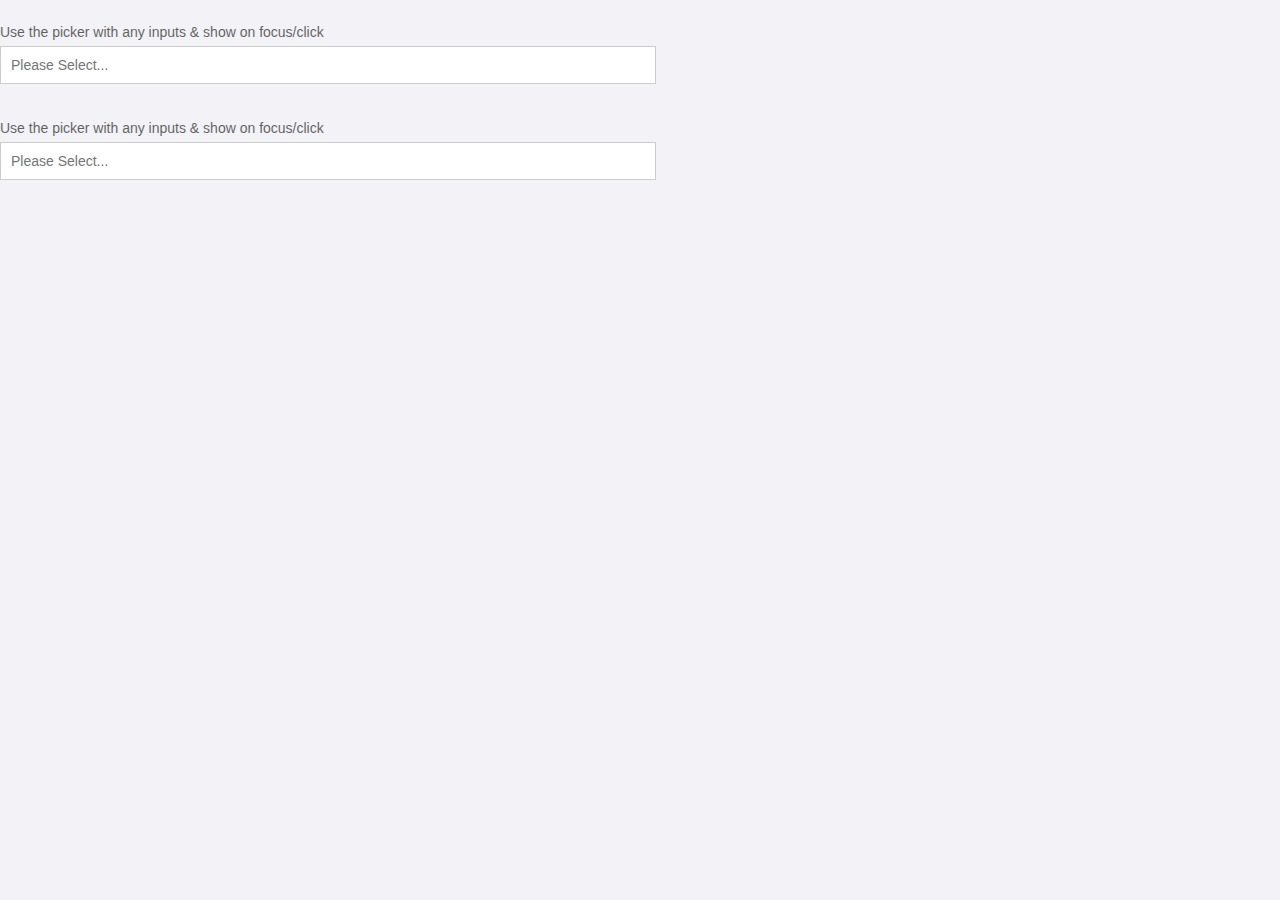
==== index.html @ 2d1874ef "p" ====
<!DOCTYPE html>
<html>
<head>
    <meta charset="utf-8">
    <meta name="viewport" content="width=device-width, initial-scale=1, maximum-scale=1, user-scalable=0">

    <script>
        // Ignore this in your implementation
        window.isMbscDemo = true;
    </script>

    <title>Mobile & Desktop usage</title>

    <!-- Mobiscroll JS and CSS Includes -->
    <link rel="stylesheet" href="css/mobiscroll.javascript.min.css">
    <script src="js/mobiscroll.javascript.min.js"></script>

    <style type="text/css">
    body {
        margin: 0;
        padding: 0;
    }

    body,
    html {
        height: 100%;
    }

    .md-mobile-picker-header {
        font-size: 14px;
    }
    
    input.md-mobile-picker-input {
        color: initial;
        width: 50%;
        padding: 10px;
        margin: 6px 0 12px 0;
        border: 1px solid #ccc;
        border-radius: 0;
        font-family: arial, verdana, sans-serif;
        font-size: 14px;
        box-sizing: border-box;
        -webkit-appearance: none;
    }
    
    .md-mobile-picker-button.mbsc-button {
        font-size: 13px;
        padding: 0 15px;
        line-height: 36px;
        float: right;
        margin: 6px 0;
        width: 100%;
    }
    
    .mbsc-col-no-padding {
        padding-left: 0;
    }
    
    .md-mobile-picker-box-label.mbsc-textfield-wrapper-box,
    .md-mobile-picker-box-label .mbsc-textfield-wrapper-box,
    .md-mobile-picker-inline {
        margin: 6px 0 12px 0;
    }
    </style>

</head>
<body>

<div mbsc-page class="demo-mobile-desktop-usage">
    <div style="height:100%">
       
            <div class="mbsc-form-group">
                <div class="mbsc-row">
                    <div class="mbsc-col-12">
                        <div class="mbsc-txt-muted md-mobile-picker-header">Use the picker with any inputs & show on focus/click</div>
                        <input id="demo-mobile-picker-input" class="md-mobile-picker-input" placeholder="Please Select..." />
                    </div>
                </div>
            </div>

            <div class="mbsc-form-group">
                <div class="mbsc-row">
                    <div class="mbsc-col-12">
                        <div class="mbsc-txt-muted md-mobile-picker-header">Use the picker with any inputs & show on focus/click</div>
                        <input id="demo-mobile-picker-input" class="md-mobile-picker-input" placeholder="Please Select..." />
                    </div>
                </div>
            </div>

        
        <!-- muestra de datapiker cualquier pantalla 
        <div class="mbsc-txt-muted md-mobile-picker-header">Use the picker inline in any page
        </div>
        <div class="md-mobile-picker-inline">
            <div id="demo-mobile-picker-inline">
            </div>
        </div>
        <!- datapiker con boton de mostrar >
            <div class="mbsc-form-group">
                <div class="mbsc-row">
                    <div class="mbsc-col-12 mbsc-txt-muted md-mobile-picker-header">Disable     <code>onClick/onFocus</code> and only show on button
                    </div>
                    <div class="mbsc-col-8">
                        <input id="demo-mobile-picker-button" class="md-mobile-picker-input" />
                    </div>
                    <div class="mbsc-col-4">
                        <button mbsc-button data-variant="outline" data-color="primary" id="show-mobile-date-picker" class="md-mobile-picker-button">Show picker</button>
                    </div>
                </div>
            </div>

        -->
    </div>
</div>

<script>

    mobiscroll.setOptions({
        locale: mobiscroll.localeEs,  // Specify language like: locale: mobiscroll.localePl or omit setting to use default
        theme: 'ios',                 // Specify theme like: theme: 'ios' or omit setting to use default
        themeVariant: 'light'         // More info about themeVariant: https://docs.mobiscroll.com/5-15-2/javascript/datetime#opt-themeVariant
    });
    
    mobiscroll.datepicker('#demo-mobile-picker-input', {
        controls: ['date']
    });
    
    var instance = mobiscroll.datepicker('#demo-mobile-picker-button', {
        controls: ['date'],
        showOnClick: false,           // More info about showOnClick: https://docs.mobiscroll.com/5-15-2/javascript/datetime#opt-showOnClick
        showOnFocus: false,           // More info about showOnFocus: https://docs.mobiscroll.com/5-15-2/javascript/datetime#opt-showOnFocus
    });
    
    instance.setVal(new Date(), true);
    
    mobiscroll.datepicker('#demo-mobile-picker-mobiscroll', {
        controls: ['date']
    });
    
    mobiscroll.datepicker('#demo-mobile-picker-inline', {
        controls: ['date'],
        display: 'inline'             // Specify display mode like: display: 'bottom' or omit setting to use default
    });
    
    document
        .getElementById('show-mobile-date-picker')
        .addEventListener('click', function () {
            instance.open();
            return false;
        });
</script>

</body>
</html>
---- css/mobiscroll.javascript.min.css ----
.mbsc-grid,.mbsc-grid-fixed,.mbsc-grid-unresp{width:100%;padding-right:1em;padding-left:1em;margin-right:auto;margin-left:auto}.mbsc-grid,.mbsc-grid *,.mbsc-grid-fixed,.mbsc-grid-fixed *,.mbsc-grid-unresp,.mbsc-grid-unresp *{-moz-box-sizing:border-box;box-sizing:border-box}.mbsc-form-grid{margin-top:.75em;margin-bottom:.75em}.mbsc-form-grid .mbsc-col,.mbsc-form-grid [class*=mbsc-col-],.mbsc-no-padding .mbsc-col,.mbsc-no-padding [class*=mbsc-col-]{padding-right:0;padding-left:0}.mbsc-row{display:-moz-box;display:flex;flex-wrap:wrap;margin-right:-1em;margin-left:-1em}.mbsc-col{flex-basis:0;-moz-box-flex:1;flex-grow:1;max-width:100%}.mbsc-col,.mbsc-col-1,.mbsc-col-2,.mbsc-col-3,.mbsc-col-4,.mbsc-col-5,.mbsc-col-6,.mbsc-col-7,.mbsc-col-8,.mbsc-col-9,.mbsc-col-10,.mbsc-col-11,.mbsc-col-12,.mbsc-col-auto,.mbsc-col-lg,.mbsc-col-lg-1,.mbsc-col-lg-2,.mbsc-col-lg-3,.mbsc-col-lg-4,.mbsc-col-lg-5,.mbsc-col-lg-6,.mbsc-col-lg-7,.mbsc-col-lg-8,.mbsc-col-lg-9,.mbsc-col-lg-10,.mbsc-col-lg-11,.mbsc-col-lg-12,.mbsc-col-lg-auto,.mbsc-col-md,.mbsc-col-md-1,.mbsc-col-md-2,.mbsc-col-md-3,.mbsc-col-md-4,.mbsc-col-md-5,.mbsc-col-md-6,.mbsc-col-md-7,.mbsc-col-md-8,.mbsc-col-md-9,.mbsc-col-md-10,.mbsc-col-md-11,.mbsc-col-md-12,.mbsc-col-md-auto,.mbsc-col-sm,.mbsc-col-sm-1,.mbsc-col-sm-2,.mbsc-col-sm-3,.mbsc-col-sm-4,.mbsc-col-sm-5,.mbsc-col-sm-6,.mbsc-col-sm-7,.mbsc-col-sm-8,.mbsc-col-sm-9,.mbsc-col-sm-10,.mbsc-col-sm-11,.mbsc-col-sm-12,.mbsc-col-sm-auto,.mbsc-col-xl,.mbsc-col-xl-1,.mbsc-col-xl-2,.mbsc-col-xl-3,.mbsc-col-xl-4,.mbsc-col-xl-5,.mbsc-col-xl-6,.mbsc-col-xl-7,.mbsc-col-xl-8,.mbsc-col-xl-9,.mbsc-col-xl-10,.mbsc-col-xl-11,.mbsc-col-xl-12,.mbsc-col-xl-auto{position:relative;width:100%;min-height:1px;padding-right:1em;padding-left:1em}.mbsc-col-1{-moz-box-flex:0;flex:0 0 8.333333%;max-width:8.333333%}.mbsc-col-2{-moz-box-flex:0;flex:0 0 16.666667%;max-width:16.666667%}.mbsc-col-3{-moz-box-flex:0;flex:0 0 25%;max-width:25%}.mbsc-col-4{-moz-box-flex:0;flex:0 0 33.333333%;max-width:33.333333%}.mbsc-col-5{-moz-box-flex:0;flex:0 0 41.666667%;max-width:41.666667%}.mbsc-col-6{-moz-box-flex:0;flex:0 0 50%;max-width:50%}.mbsc-col-7{-moz-box-flex:0;flex:0 0 58.333333%;max-width:58.333333%}.mbsc-col-8{-moz-box-flex:0;flex:0 0 66.666667%;max-width:66.666667%}.mbsc-col-9{-moz-box-flex:0;flex:0 0 75%;max-width:75%}.mbsc-col-10{-moz-box-flex:0;flex:0 0 83.333333%;max-width:83.333333%}.mbsc-col-11{-moz-box-flex:0;flex:0 0 91.666667%;max-width:91.666667%}.mbsc-col-12{-moz-box-flex:0;flex:0 0 100%;max-width:100%}.mbsc-col-auto{-moz-box-flex:0;flex:0 0 auto;width:auto;max-width:none}.mbsc-offset-1{margin-left:8.333333%}.mbsc-offset-2{margin-left:16.666667%}.mbsc-offset-3{margin-left:25%}.mbsc-offset-4{margin-left:33.333333%}.mbsc-offset-5{margin-left:41.666667%}.mbsc-offset-6{margin-left:50%}.mbsc-offset-7{margin-left:58.333333%}.mbsc-offset-8{margin-left:66.666667%}.mbsc-offset-9{margin-left:75%}.mbsc-offset-10{margin-left:83.333333%}.mbsc-offset-11{margin-left:91.666667%}@media (min-width:576px){.mbsc-grid.mbsc-grid-fixed{max-width:540px}.mbsc-grid .mbsc-col-sm{flex-basis:0;-moz-box-flex:1;flex-grow:1;max-width:100%}.mbsc-grid .mbsc-col-sm-auto{-moz-box-flex:0;flex:0 0 auto;width:auto;max-width:none}.mbsc-grid .mbsc-col-sm-1{-moz-box-flex:0;flex:0 0 8.333333%;max-width:8.333333%}.mbsc-grid .mbsc-col-sm-2{-moz-box-flex:0;flex:0 0 16.666667%;max-width:16.666667%}.mbsc-grid .mbsc-col-sm-3{-moz-box-flex:0;flex:0 0 25%;max-width:25%}.mbsc-grid .mbsc-col-sm-4{-moz-box-flex:0;flex:0 0 33.333333%;max-width:33.333333%}.mbsc-grid .mbsc-col-sm-5{-moz-box-flex:0;flex:0 0 41.666667%;max-width:41.666667%}.mbsc-grid .mbsc-col-sm-6{-moz-box-flex:0;flex:0 0 50%;max-width:50%}.mbsc-grid .mbsc-col-sm-7{-moz-box-flex:0;flex:0 0 58.333333%;max-width:58.333333%}.mbsc-grid .mbsc-col-sm-8{-moz-box-flex:0;flex:0 0 66.666667%;max-width:66.666667%}.mbsc-grid .mbsc-col-sm-9{-moz-box-flex:0;flex:0 0 75%;max-width:75%}.mbsc-grid .mbsc-col-sm-10{-moz-box-flex:0;flex:0 0 83.333333%;max-width:83.333333%}.mbsc-grid .mbsc-col-sm-11{-moz-box-flex:0;flex:0 0 91.666667%;max-width:91.666667%}.mbsc-grid .mbsc-col-sm-12{-moz-box-flex:0;flex:0 0 100%;max-width:100%}.mbsc-grid .mbsc-offset-sm-0{margin-left:0}.mbsc-grid .mbsc-offset-sm-1{margin-left:8.333333%}.mbsc-grid .mbsc-offset-sm-2{margin-left:16.666667%}.mbsc-grid .mbsc-offset-sm-3{margin-left:25%}.mbsc-grid .mbsc-offset-sm-4{margin-left:33.333333%}.mbsc-grid .mbsc-offset-sm-5{margin-left:41.666667%}.mbsc-grid .mbsc-offset-sm-6{margin-left:50%}.mbsc-grid .mbsc-offset-sm-7{margin-left:58.333333%}.mbsc-grid .mbsc-offset-sm-8{margin-left:66.666667%}.mbsc-grid .mbsc-offset-sm-9{margin-left:75%}.mbsc-grid .mbsc-offset-sm-10{margin-left:83.333333%}.mbsc-grid .mbsc-offset-sm-11{margin-left:91.666667%}.mbsc-grid .mbsc-push-sm-0{left:auto}.mbsc-grid .mbsc-push-sm-1{left:8.33333333%}.mbsc-grid .mbsc-push-sm-2{left:16.66666667%}.mbsc-grid .mbsc-push-sm-3{left:25%}.mbsc-grid .mbsc-push-sm-4{left:33.33333333%}.mbsc-grid .mbsc-push-sm-5{left:41.66666667%}.mbsc-grid .mbsc-push-sm-6{left:50%}.mbsc-grid .mbsc-push-sm-7{left:58.33333333%}.mbsc-grid .mbsc-push-sm-8{left:66.66666667%}.mbsc-grid .mbsc-push-sm-9{left:75%}.mbsc-grid .mbsc-push-sm-10{left:83.33333333%}.mbsc-grid .mbsc-push-sm-11{left:91.66666667%}.mbsc-grid .mbsc-push-sm-12{left:100%}.mbsc-grid .mbsc-pull-sm-0{right:auto}.mbsc-grid .mbsc-pull-sm-1{right:8.33333333%}.mbsc-grid .mbsc-pull-sm-2{right:16.66666667%}.mbsc-grid .mbsc-pull-sm-3{right:25%}.mbsc-grid .mbsc-pull-sm-4{right:33.33333333%}.mbsc-grid .mbsc-pull-sm-5{right:41.66666667%}.mbsc-grid .mbsc-pull-sm-6{right:50%}.mbsc-grid .mbsc-pull-sm-7{right:58.33333333%}.mbsc-grid .mbsc-pull-sm-8{right:66.66666667%}.mbsc-grid .mbsc-pull-sm-9{right:75%}.mbsc-grid .mbsc-pull-sm-10{right:83.33333333%}.mbsc-grid .mbsc-pull-sm-11{right:91.66666667%}.mbsc-grid .mbsc-pull-sm-12{right:100%}}@media (min-width:768px){.mbsc-grid.mbsc-grid-fixed{max-width:720px}.mbsc-grid .mbsc-col-md{flex-basis:0;-moz-box-flex:1;flex-grow:1;max-width:100%}.mbsc-grid .mbsc-col-md-auto{-moz-box-flex:0;flex:0 0 auto;width:auto;max-width:none}.mbsc-grid .mbsc-col-md-1{-moz-box-flex:0;flex:0 0 8.333333%;max-width:8.333333%}.mbsc-grid .mbsc-col-md-2{-moz-box-flex:0;flex:0 0 16.666667%;max-width:16.666667%}.mbsc-grid .mbsc-col-md-3{-moz-box-flex:0;flex:0 0 25%;max-width:25%}.mbsc-grid .mbsc-col-md-4{-moz-box-flex:0;flex:0 0 33.333333%;max-width:33.333333%}.mbsc-grid .mbsc-col-md-5{-moz-box-flex:0;flex:0 0 41.666667%;max-width:41.666667%}.mbsc-grid .mbsc-col-md-6{-moz-box-flex:0;flex:0 0 50%;max-width:50%}.mbsc-grid .mbsc-col-md-7{-moz-box-flex:0;flex:0 0 58.333333%;max-width:58.333333%}.mbsc-grid .mbsc-col-md-8{-moz-box-flex:0;flex:0 0 66.666667%;max-width:66.666667%}.mbsc-grid .mbsc-col-md-9{-moz-box-flex:0;flex:0 0 75%;max-width:75%}.mbsc-grid .mbsc-col-md-10{-moz-box-flex:0;flex:0 0 83.333333%;max-width:83.333333%}.mbsc-grid .mbsc-col-md-11{-moz-box-flex:0;flex:0 0 91.666667%;max-width:91.666667%}.mbsc-grid .mbsc-col-md-12{-moz-box-flex:0;flex:0 0 100%;max-width:100%}.mbsc-grid .mbsc-offset-md-0{margin-left:0}.mbsc-grid .mbsc-offset-md-1{margin-left:8.333333%}.mbsc-grid .mbsc-offset-md-2{margin-left:16.666667%}.mbsc-grid .mbsc-offset-md-3{margin-left:25%}.mbsc-grid .mbsc-offset-md-4{margin-left:33.333333%}.mbsc-grid .mbsc-offset-md-5{margin-left:41.666667%}.mbsc-grid .mbsc-offset-md-6{margin-left:50%}.mbsc-grid .mbsc-offset-md-7{margin-left:58.333333%}.mbsc-grid .mbsc-offset-md-8{margin-left:66.666667%}.mbsc-grid .mbsc-offset-md-9{margin-left:75%}.mbsc-grid .mbsc-offset-md-10{margin-left:83.333333%}.mbsc-grid .mbsc-offset-md-11{margin-left:91.666667%}.mbsc-grid .mbsc-push-md-0{left:auto}.mbsc-grid .mbsc-push-md-1{left:8.33333333%}.mbsc-grid .mbsc-push-md-2{left:16.66666667%}.mbsc-grid .mbsc-push-md-3{left:25%}.mbsc-grid .mbsc-push-md-4{left:33.33333333%}.mbsc-grid .mbsc-push-md-5{left:41.66666667%}.mbsc-grid .mbsc-push-md-6{left:50%}.mbsc-grid .mbsc-push-md-7{left:58.33333333%}.mbsc-grid .mbsc-push-md-8{left:66.66666667%}.mbsc-grid .mbsc-push-md-9{left:75%}.mbsc-grid .mbsc-push-md-10{left:83.33333333%}.mbsc-grid .mbsc-push-md-11{left:91.66666667%}.mbsc-grid .mbsc-push-md-12{left:100%}.mbsc-grid .mbsc-pull-md-0{right:auto}.mbsc-grid .mbsc-pull-md-1{right:8.33333333%}.mbsc-grid .mbsc-pull-md-2{right:16.66666667%}.mbsc-grid .mbsc-pull-md-3{right:25%}.mbsc-grid .mbsc-pull-md-4{right:33.33333333%}.mbsc-grid .mbsc-pull-md-5{right:41.66666667%}.mbsc-grid .mbsc-pull-md-6{right:50%}.mbsc-grid .mbsc-pull-md-7{right:58.33333333%}.mbsc-grid .mbsc-pull-md-8{right:66.66666667%}.mbsc-grid .mbsc-pull-md-9{right:75%}.mbsc-grid .mbsc-pull-md-10{right:83.33333333%}.mbsc-grid .mbsc-pull-md-11{right:91.66666667%}.mbsc-grid .mbsc-pull-md-12{right:100%}}@media (min-width:992px){.mbsc-grid.mbsc-grid-fixed{max-width:960px}.mbsc-grid .mbsc-col-lg{flex-basis:0;-moz-box-flex:1;flex-grow:1;max-width:100%}.mbsc-grid .mbsc-col-lg-auto{-moz-box-flex:0;flex:0 0 auto;width:auto;max-width:none}.mbsc-grid .mbsc-col-lg-1{-moz-box-flex:0;flex:0 0 8.333333%;max-width:8.333333%}.mbsc-grid .mbsc-col-lg-2{-moz-box-flex:0;flex:0 0 16.666667%;max-width:16.666667%}.mbsc-grid .mbsc-col-lg-3{-moz-box-flex:0;flex:0 0 25%;max-width:25%}.mbsc-grid .mbsc-col-lg-4{-moz-box-flex:0;flex:0 0 33.333333%;max-width:33.333333%}.mbsc-grid .mbsc-col-lg-5{-moz-box-flex:0;flex:0 0 41.666667%;max-width:41.666667%}.mbsc-grid .mbsc-col-lg-6{-moz-box-flex:0;flex:0 0 50%;max-width:50%}.mbsc-grid .mbsc-col-lg-7{-moz-box-flex:0;flex:0 0 58.333333%;max-width:58.333333%}.mbsc-grid .mbsc-col-lg-8{-moz-box-flex:0;flex:0 0 66.666667%;max-width:66.666667%}.mbsc-grid .mbsc-col-lg-9{-moz-box-flex:0;flex:0 0 75%;max-width:75%}.mbsc-grid .mbsc-col-lg-10{-moz-box-flex:0;flex:0 0 83.333333%;max-width:83.333333%}.mbsc-grid .mbsc-col-lg-11{-moz-box-flex:0;flex:0 0 91.666667%;max-width:91.666667%}.mbsc-grid .mbsc-col-lg-12{-moz-box-flex:0;flex:0 0 100%;max-width:100%}.mbsc-grid .mbsc-offset-lg-0{margin-left:0}.mbsc-grid .mbsc-offset-lg-1{margin-left:8.333333%}.mbsc-grid .mbsc-offset-lg-2{margin-left:16.666667%}.mbsc-grid .mbsc-offset-lg-3{margin-left:25%}.mbsc-grid .mbsc-offset-lg-4{margin-left:33.333333%}.mbsc-grid .mbsc-offset-lg-5{margin-left:41.666667%}.mbsc-grid .mbsc-offset-lg-6{margin-left:50%}.mbsc-grid .mbsc-offset-lg-7{margin-left:58.333333%}.mbsc-grid .mbsc-offset-lg-8{margin-left:66.666667%}.mbsc-grid .mbsc-offset-lg-9{margin-left:75%}.mbsc-grid .mbsc-offset-lg-10{margin-left:83.333333%}.mbsc-grid .mbsc-offset-lg-11{margin-left:91.666667%}.mbsc-grid .mbsc-push-lg-0{left:auto}.mbsc-grid .mbsc-push-lg-1{left:8.33333333%}.mbsc-grid .mbsc-push-lg-2{left:16.66666667%}.mbsc-grid .mbsc-push-lg-3{left:25%}.mbsc-grid .mbsc-push-lg-4{left:33.33333333%}.mbsc-grid .mbsc-push-lg-5{left:41.66666667%}.mbsc-grid .mbsc-push-lg-6{left:50%}.mbsc-grid .mbsc-push-lg-7{left:58.33333333%}.mbsc-grid .mbsc-push-lg-8{left:66.66666667%}.mbsc-grid .mbsc-push-lg-9{left:75%}.mbsc-grid .mbsc-push-lg-10{left:83.33333333%}.mbsc-grid .mbsc-push-lg-11{left:91.66666667%}.mbsc-grid .mbsc-push-lg-12{left:100%}.mbsc-grid .mbsc-pull-lg-0{right:auto}.mbsc-grid .mbsc-pull-lg-1{right:8.33333333%}.mbsc-grid .mbsc-pull-lg-2{right:16.66666667%}.mbsc-grid .mbsc-pull-lg-3{right:25%}.mbsc-grid .mbsc-pull-lg-4{right:33.33333333%}.mbsc-grid .mbsc-pull-lg-5{right:41.66666667%}.mbsc-grid .mbsc-pull-lg-6{right:50%}.mbsc-grid .mbsc-pull-lg-7{right:58.33333333%}.mbsc-grid .mbsc-pull-lg-8{right:66.66666667%}.mbsc-grid .mbsc-pull-lg-9{right:75%}.mbsc-grid .mbsc-pull-lg-10{right:83.33333333%}.mbsc-grid .mbsc-pull-lg-11{right:91.66666667%}.mbsc-grid .mbsc-pull-lg-12{right:100%}}@media (min-width:1200px){.mbsc-grid.mbsc-grid-fixed{max-width:1140px}.mbsc-grid .mbsc-col-xl{flex-basis:0;-moz-box-flex:1;flex-grow:1;max-width:100%}.mbsc-grid .mbsc-col-xl-auto{-moz-box-flex:0;flex:0 0 auto;width:auto;max-width:none}.mbsc-grid .mbsc-col-xl-1{-moz-box-flex:0;flex:0 0 8.333333%;max-width:8.333333%}.mbsc-grid .mbsc-col-xl-2{-moz-box-flex:0;flex:0 0 16.666667%;max-width:16.666667%}.mbsc-grid .mbsc-col-xl-3{-moz-box-flex:0;flex:0 0 25%;max-width:25%}.mbsc-grid .mbsc-col-xl-4{-moz-box-flex:0;flex:0 0 33.333333%;max-width:33.333333%}.mbsc-grid .mbsc-col-xl-5{-moz-box-flex:0;flex:0 0 41.666667%;max-width:41.666667%}.mbsc-grid .mbsc-col-xl-6{-moz-box-flex:0;flex:0 0 50%;max-width:50%}.mbsc-grid .mbsc-col-xl-7{-moz-box-flex:0;flex:0 0 58.333333%;max-width:58.333333%}.mbsc-grid .mbsc-col-xl-8{-moz-box-flex:0;flex:0 0 66.666667%;max-width:66.666667%}.mbsc-grid .mbsc-col-xl-9{-moz-box-flex:0;flex:0 0 75%;max-width:75%}.mbsc-grid .mbsc-col-xl-10{-moz-box-flex:0;flex:0 0 83.333333%;max-width:83.333333%}.mbsc-grid .mbsc-col-xl-11{-moz-box-flex:0;flex:0 0 91.666667%;max-width:91.666667%}.mbsc-grid .mbsc-col-xl-12{-moz-box-flex:0;flex:0 0 100%;max-width:100%}.mbsc-grid .mbsc-offset-xl-0{margin-left:0}.mbsc-grid .mbsc-offset-xl-1{margin-left:8.333333%}.mbsc-grid .mbsc-offset-xl-2{margin-left:16.666667%}.mbsc-grid .mbsc-offset-xl-3{margin-left:25%}.mbsc-grid .mbsc-offset-xl-4{margin-left:33.333333%}.mbsc-grid .mbsc-offset-xl-5{margin-left:41.666667%}.mbsc-grid .mbsc-offset-xl-6{margin-left:50%}.mbsc-grid .mbsc-offset-xl-7{margin-left:58.333333%}.mbsc-grid .mbsc-offset-xl-8{margin-left:66.666667%}.mbsc-grid .mbsc-offset-xl-9{margin-left:75%}.mbsc-grid .mbsc-offset-xl-10{margin-left:83.333333%}.mbsc-grid .mbsc-offset-xl-11{margin-left:91.666667%}.mbsc-grid .mbsc-push-xl-0{left:auto}.mbsc-grid .mbsc-push-xl-1{left:8.33333333%}.mbsc-grid .mbsc-push-xl-2{left:16.66666667%}.mbsc-grid .mbsc-push-xl-3{left:25%}.mbsc-grid .mbsc-push-xl-4{left:33.33333333%}.mbsc-grid .mbsc-push-xl-5{left:41.66666667%}.mbsc-grid .mbsc-push-xl-6{left:50%}.mbsc-grid .mbsc-push-xl-7{left:58.33333333%}.mbsc-grid .mbsc-push-xl-8{left:66.66666667%}.mbsc-grid .mbsc-push-xl-9{left:75%}.mbsc-grid .mbsc-push-xl-10{left:83.33333333%}.mbsc-grid .mbsc-push-xl-11{left:91.66666667%}.mbsc-grid .mbsc-push-xl-12{left:100%}.mbsc-grid .mbsc-pull-xl-0{right:auto}.mbsc-grid .mbsc-pull-xl-1{right:8.33333333%}.mbsc-grid .mbsc-pull-xl-2{right:16.66666667%}.mbsc-grid .mbsc-pull-xl-3{right:25%}.mbsc-grid .mbsc-pull-xl-4{right:33.33333333%}.mbsc-grid .mbsc-pull-xl-5{right:41.66666667%}.mbsc-grid .mbsc-pull-xl-6{right:50%}.mbsc-grid .mbsc-pull-xl-7{right:58.33333333%}.mbsc-grid .mbsc-pull-xl-8{right:66.66666667%}.mbsc-grid .mbsc-pull-xl-9{right:75%}.mbsc-grid .mbsc-pull-xl-10{right:83.33333333%}.mbsc-grid .mbsc-pull-xl-11{right:91.66666667%}.mbsc-grid .mbsc-pull-xl-12{right:100%}}.mbsc-align-items-start{-moz-box-align:start!important;align-items:flex-start!important}.mbsc-align-items-center{-moz-box-align:center!important;align-items:center!important}.mbsc-align-items-end{-moz-box-align:end!important;align-items:flex-end!important}.mbsc-justify-content-start{-moz-box-pack:start!important;justify-content:flex-start!important}.mbsc-justify-content-center{-moz-box-pack:center!important;justify-content:center!important}.mbsc-justify-content-end{-moz-box-pack:end!important;justify-content:flex-end!important}.mbsc-justify-content-around{justify-content:space-around!important}.mbsc-justify-content-between{-moz-box-pack:justify!important;justify-content:space-between!important}.mbsc-ios .mbsc-toast-message{line-height:1.857143em;border-radius:1.785715em}.mbsc-ios .mbsc-alert-title{margin:.277778em 0;font-size:1.125em;text-align:center}.mbsc-ios .mbsc-alert-message{margin:.357143em 0;font-size:.875em;text-align:center}.mbsc-ios.mbsc-prompt-input.mbsc-font{margin-top:1em;border-radius:.5em;border-width:1px;border-style:solid}.mbsc-ios.mbsc-prompt-input:after,.mbsc-ios.mbsc-prompt-input:before{display:none}.mbsc-ios.mbsc-prompt-input .mbsc-textfield{height:1.75em;line-height:1.75em;padding:0 .25em}.mbsc-ios.mbsc-prompt-input .mbsc-label{height:1.75em;line-height:1.75em;padding-left:.25em}.mbsc-ios.mbsc-primary .mbsc-toast-background{background:#3f97f6;color:#fff}.mbsc-ios.mbsc-secondary .mbsc-toast-background{background:#90979e;color:#fff}.mbsc-ios.mbsc-success .mbsc-toast-background{background:#43be5f;color:#fff}.mbsc-ios.mbsc-danger .mbsc-toast-background{background:#f5504e;color:#fff}.mbsc-ios.mbsc-warning .mbsc-toast-background{background:#f8b042;color:#fff}.mbsc-ios.mbsc-info .mbsc-toast-background{background:#5bb7c5;color:#fff}.mbsc-ios .mbsc-toast-background{background:rgba(0,0,0,.8);color:#fff}.mbsc-ios.mbsc-prompt-input{border-color:#ccc}.mbsc-ios.mbsc-color-none .mbsc-snackbar-button.mbsc-button{color:#007aff}.mbsc-ios-dark .mbsc-toast-background{background:hsla(0,0%,100%,.8);color:#000}.mbsc-ios-dark.mbsc-prompt-input{border-color:#333}.mbsc-ios-dark.mbsc-color-none .mbsc-snackbar-button.mbsc-button{color:#ff9f0a}.mbsc-material .mbsc-toast-message{border-radius:1.571429em}.mbsc-material .mbsc-toast-background{background:#444;color:#fff}.mbsc-material.mbsc-prompt-input.mbsc-font{margin:1.5em 0 0}.mbsc-material.mbsc-primary .mbsc-toast-background{background:#3f97f6;color:#fff}.mbsc-material.mbsc-secondary .mbsc-toast-background{background:#90979e;color:#fff}.mbsc-material.mbsc-success .mbsc-toast-background{background:#43be5f;color:#fff}.mbsc-material.mbsc-danger .mbsc-toast-background{background:#f5504e;color:#fff}.mbsc-material.mbsc-warning .mbsc-toast-background{background:#f8b042;color:#fff}.mbsc-material.mbsc-info .mbsc-toast-background{background:#5bb7c5;color:#fff}.mbsc-material.mbsc-color-none .mbsc-snackbar-button.mbsc-button{color:#488fed}.mbsc-material-dark.mbsc-color-none .mbsc-snackbar-button.mbsc-button{color:#b5cff8}.mbsc-windows.mbsc-prompt-input.mbsc-font{margin:1em 0 0}.mbsc-windows.mbsc-primary .mbsc-toast-background{background:#3f97f6;color:#fff}.mbsc-windows.mbsc-secondary .mbsc-toast-background{background:#90979e;color:#fff}.mbsc-windows.mbsc-success .mbsc-toast-background{background:#43be5f;color:#fff}.mbsc-windows.mbsc-danger .mbsc-toast-background{background:#f5504e;color:#fff}.mbsc-windows.mbsc-warning .mbsc-toast-background{background:#f8b042;color:#fff}.mbsc-windows.mbsc-info .mbsc-toast-background{background:#5bb7c5;color:#fff}.mbsc-windows .mbsc-toast-background{background:#333;color:#fff}.mbsc-windows.mbsc-color-none .mbsc-snackbar-button.mbsc-button{color:#0b93ff}.mbsc-windows-dark .mbsc-toast-background{background:#fff;color:#000}.mbsc-windows-dark.mbsc-color-none .mbsc-snackbar-button.mbsc-button{color:#0b93ff}.mbsc-snackbar.mbsc-font .mbsc-popup,.mbsc-snackbar.mbsc-font .mbsc-popup-body,.mbsc-toast.mbsc-font .mbsc-popup,.mbsc-toast.mbsc-font .mbsc-popup-body{background:none;box-shadow:none;border:0;border-radius:0;margin:0;pointer-events:none}.mbsc-toast.mbsc-font .mbsc-popup-content{text-align:center;padding-bottom:4em}.mbsc-toast-message{display:inline-block;min-width:10em;max-width:50em;padding:.857143em 2em;font-size:.875em;line-height:1.428572}.mbsc-snackbar-cont{display:-moz-box;display:flex;-moz-box-align:center;align-items:center;min-width:18em;max-width:36em;margin:0 auto;padding:.5em;pointer-events:auto}.mbsc-snackbar-message{-moz-box-flex:1;flex:1;padding:.5em 1em;font-size:.875em;line-height:1.571429em}.mbsc-snackbar-button.mbsc-button.mbsc-font{margin:0;color:#fff}.mbsc-alert-content{max-width:20em}.mbsc-alert-title{margin:0 0 1em;padding:0;font-size:1.428572em;font-weight:700}.mbsc-alert-message{margin:1em 0;padding:0;font-size:1em}@font-face{font-family:Mobiscroll;src:url([data-uri]) format("woff");font-weight:400;font-style:normal}.mbsc-font-icon:before{font-family:Mobiscroll;speak:none;font-style:normal;font-weight:400;font-variant:normal;text-transform:none;-webkit-font-smoothing:antialiased;-moz-osx-font-smoothing:grayscale}.mbsc-icon-aid:before{content:"\ea01"}.mbsc-icon-airplane:before{content:"\ea02"}.mbsc-icon-alarm2:before{content:"\ea03"}.mbsc-icon-arrow-down2:before{content:"\ea04"}.mbsc-icon-arrow-down5:before{content:"\ea05"}.mbsc-icon-arrow-left2:before{content:"\ea06"}.mbsc-icon-arrow-left5:before{content:"\ea07"}.mbsc-icon-arrow-right2:before{content:"\ea08"}.mbsc-icon-arrow-right5:before{content:"\ea09"}.mbsc-icon-arrow-up2:before{content:"\ea0a"}.mbsc-icon-arrow-up5:before{content:"\ea0b"}.mbsc-icon-attachment:before{content:"\ea0c"}.mbsc-icon-bars:before{content:"\ea0d"}.mbsc-icon-book:before{content:"\ea0e"}.mbsc-icon-brightness-contrast:before{content:"\ea0f"}.mbsc-icon-bubble:before{content:"\ea10"}.mbsc-icon-bubbles:before{content:"\ea11"}.mbsc-icon-bullhorn:before{content:"\ea12"}.mbsc-icon-calendar:before{content:"\ea13"}.mbsc-icon-camera:before{content:"\ea14"}.mbsc-icon-cart:before{content:"\ea15"}.mbsc-icon-checkmark:before{content:"\ea16"}.mbsc-icon-clock:before{content:"\ea17"}.mbsc-icon-close:before{content:"\ea18"}.mbsc-icon-cloud:before{content:"\ea19"}.mbsc-icon-cloud-download:before{content:"\ea1a"}.mbsc-icon-cloud-upload:before{content:"\ea1b"}.mbsc-icon-cogs:before{content:"\ea1c"}.mbsc-icon-compass:before{content:"\ea1d"}.mbsc-icon-connection:before{content:"\ea1e"}.mbsc-icon-copy2:before{content:"\ea1f"}.mbsc-icon-copy3:before{content:"\ea20"}.mbsc-icon-credit:before{content:"\ea21"}.mbsc-icon-disk:before{content:"\ea22"}.mbsc-icon-download:before{content:"\ea23"}.mbsc-icon-drawer:before{content:"\ea24"}.mbsc-icon-droplet:before{content:"\ea25"}.mbsc-icon-earth:before{content:"\ea26"}.mbsc-icon-eye:before{content:"\ea27"}.mbsc-icon-eye-blocked:before{content:"\ea28"}.mbsc-icon-fa-dollar:before{content:"\ea29"}.mbsc-icon-fa-ellipsis-h:before{content:"\ea2a"}.mbsc-icon-fa-facebook:before{content:"\ea2b"}.mbsc-icon-fa-globe:before{content:"\ea2c"}.mbsc-icon-fa-google:before{content:"\ea2d"}.mbsc-icon-fa-google-plus:before{content:"\ea2e"}.mbsc-icon-fa-leaf:before{content:"\ea2f"}.mbsc-icon-fa-mail-reply:before{content:"\ea30"}.mbsc-icon-fa-retweet:before{content:"\ea31"}.mbsc-icon-fa-rotate-left:before{content:"\ea32"}.mbsc-icon-fa-twitter:before{content:"\ea33"}.mbsc-icon-feed2:before{content:"\ea34"}.mbsc-icon-file4:before{content:"\ea35"}.mbsc-icon-film:before{content:"\ea36"}.mbsc-icon-flag:before{content:"\ea37"}.mbsc-icon-folder:before{content:"\ea38"}.mbsc-icon-forward:before{content:"\ea39"}.mbsc-icon-foundation-mail:before{content:"\ea3a"}.mbsc-icon-foundation-minus-circle:before{content:"\ea3b"}.mbsc-icon-gift:before{content:"\ea3c"}.mbsc-icon-globe:before{content:"\ea3d"}.mbsc-icon-heart:before{content:"\ea3e"}.mbsc-icon-heart2:before{content:"\ea3f"}.mbsc-icon-history:before{content:"\ea40"}.mbsc-icon-home:before{content:"\ea41"}.mbsc-icon-image2:before{content:"\ea42"}.mbsc-icon-ion-android-social-user:before{content:"\ea43"}.mbsc-icon-ion-android-system-windows:before{content:"\ea44"}.mbsc-icon-ion-bluetooth:before{content:"\ea45"}.mbsc-icon-ion-close-circled:before{content:"\ea46"}.mbsc-icon-ion-email:before{content:"\ea47"}.mbsc-icon-ion-ios7-arrow-back:before{content:"\ea48"}.mbsc-icon-ion-ios7-arrow-forward:before{content:"\ea49"}.mbsc-icon-ion-ios7-checkmark-empty:before{content:"\ea4a"}.mbsc-icon-ion-ios7-close-empty:before{content:"\ea4b"}.mbsc-icon-ion-ios7-close-outline:before{content:"\ea4c"}.mbsc-icon-ion-ios7-email:before{content:"\ea4d"}.mbsc-icon-ion-ios7-information-outline:before{content:"\ea4e"}.mbsc-icon-ion-ios7-plus-empty:before{content:"\ea4f"}.mbsc-icon-ion-iphone:before{content:"\ea50"}.mbsc-icon-ion-navigate:before{content:"\ea51"}.mbsc-icon-ion-social-facebook:before{content:"\ea52"}.mbsc-icon-ion-usb:before{content:"\ea53"}.mbsc-icon-key2:before{content:"\ea54"}.mbsc-icon-library:before{content:"\ea55"}.mbsc-icon-line-bubble:before{content:"\ea56"}.mbsc-icon-line-calendar:before{content:"\ea57"}.mbsc-icon-line-food:before{content:"\ea58"}.mbsc-icon-line-heart:before{content:"\ea59"}.mbsc-icon-line-key:before{content:"\ea5a"}.mbsc-icon-line-mail:before{content:"\ea5b"}.mbsc-icon-line-megaphone:before{content:"\ea5c"}.mbsc-icon-line-music:before{content:"\ea5d"}.mbsc-icon-line-note:before{content:"\ea5e"}.mbsc-icon-line-paperplane:before{content:"\ea5f"}.mbsc-icon-line-params:before{content:"\ea60"}.mbsc-icon-line-phone:before{content:"\ea61"}.mbsc-icon-line-settings:before{content:"\ea62"}.mbsc-icon-line-star:before{content:"\ea63"}.mbsc-icon-line-t-shirt:before{content:"\ea64"}.mbsc-icon-line-tag:before{content:"\ea65"}.mbsc-icon-line-user:before{content:"\ea66"}.mbsc-icon-line-world:before{content:"\ea67"}.mbsc-icon-link:before{content:"\ea68"}.mbsc-icon-location:before{content:"\ea69"}.mbsc-icon-lock:before{content:"\ea6a"}.mbsc-icon-lock2:before{content:"\ea6b"}.mbsc-icon-loop2:before{content:"\ea6c"}.mbsc-icon-map:before{content:"\ea6d"}.mbsc-icon-material-arrow-back:before{content:"\ea6e"}.mbsc-icon-material-arrow-forward:before{content:"\ea6f"}.mbsc-icon-material-backspace:before{content:"\ea70"}.mbsc-icon-material-brightness-medium:before{content:"\ea71"}.mbsc-icon-material-check:before{content:"\ea72"}.mbsc-icon-material-check-box-outline-blank:before{content:"\ea73"}.mbsc-icon-material-close:before{content:"\ea74"}.mbsc-icon-material-crop:before{content:"\ea75"}.mbsc-icon-material-date-range:before{content:"\ea76"}.mbsc-icon-material-email:before{content:"\ea77"}.mbsc-icon-material-equalizer:before{content:"\ea78"}.mbsc-icon-material-event-note:before{content:"\ea79"}.mbsc-icon-material-explore:before{content:"\ea7a"}.mbsc-icon-material-filter:before{content:"\ea7b"}.mbsc-icon-material-format-bold:before{content:"\ea7c"}.mbsc-icon-material-format-ital:before{content:"\ea7d"}.mbsc-icon-material-format-list-numbered:before{content:"\ea7e"}.mbsc-icon-material-format-paint:before{content:"\ea7f"}.mbsc-icon-material-format-underline:before{content:"\ea80"}.mbsc-icon-material-inbox:before{content:"\ea81"}.mbsc-icon-material-iso:before{content:"\ea82"}.mbsc-icon-material-keyboard-arrow-down:before{content:"\ea83"}.mbsc-icon-material-keyboard-arrow-left:before{content:"\ea84"}.mbsc-icon-material-keyboard-arrow-right:before{content:"\ea85"}.mbsc-icon-material-keyboard-arrow-up:before{content:"\ea86"}.mbsc-icon-material-label:before{content:"\ea87"}.mbsc-icon-material-language:before{content:"\ea88"}.mbsc-icon-material-list:before{content:"\ea89"}.mbsc-icon-material-menu:before{content:"\ea8a"}.mbsc-icon-material-message:before{content:"\ea8b"}.mbsc-icon-material-more-horiz:before{content:"\ea8c"}.mbsc-icon-material-music-note:before{content:"\ea8d"}.mbsc-icon-material-notifications:before{content:"\ea8e"}.mbsc-icon-material-palette:before{content:"\ea8f"}.mbsc-icon-material-pause:before{content:"\ea90"}.mbsc-icon-material-people:before{content:"\ea91"}.mbsc-icon-material-phone-iphone:before{content:"\ea92"}.mbsc-icon-material-photo-size-select-large:before{content:"\ea93"}.mbsc-icon-material-play-arrow:before{content:"\ea94"}.mbsc-icon-material-repeat:before{content:"\ea95"}.mbsc-icon-material-rotate-right:before{content:"\ea96"}.mbsc-icon-material-search:before{content:"\ea97"}.mbsc-icon-material-share:before{content:"\ea98"}.mbsc-icon-material-shuffle:before{content:"\ea99"}.mbsc-icon-material-skip-next:before{content:"\ea9a"}.mbsc-icon-material-skip-previous:before{content:"\ea9b"}.mbsc-icon-material-star:before{content:"\ea9c"}.mbsc-icon-material-star-outline:before{content:"\ea9d"}.mbsc-icon-material-stop:before{content:"\ea9e"}.mbsc-icon-material-system-update:before{content:"\ea9f"}.mbsc-icon-material-texture:before{content:"\eaa0"}.mbsc-icon-material-today:before{content:"\eaa1"}.mbsc-icon-material-tune:before{content:"\eaa2"}.mbsc-icon-material-tv:before{content:"\eaa3"}.mbsc-icon-material-vertical-align-bottom:before{content:"\eaa4"}.mbsc-icon-material-view-day:before{content:"\eaa5"}.mbsc-icon-material-wb-auto:before{content:"\eaa6"}.mbsc-icon-meteo-Celsius:before{content:"\eaa7"}.mbsc-icon-meteo-Fahrenheit:before{content:"\eaa8"}.mbsc-icon-meteo-cloud:before{content:"\eaa9"}.mbsc-icon-meteo-cloud2:before{content:"\eaaa"}.mbsc-icon-meteo-cloud3:before{content:"\eaab"}.mbsc-icon-meteo-cloud4:before{content:"\eaac"}.mbsc-icon-meteo-cloud5:before{content:"\eaad"}.mbsc-icon-meteo-cloudy:before{content:"\eaae"}.mbsc-icon-meteo-cloudy2:before{content:"\eaaf"}.mbsc-icon-meteo-cloudy3:before{content:"\eab0"}.mbsc-icon-meteo-cloudy4:before{content:"\eab1"}.mbsc-icon-meteo-compass:before{content:"\eab2"}.mbsc-icon-meteo-lightning:before{content:"\eab3"}.mbsc-icon-meteo-lightning2:before{content:"\eab4"}.mbsc-icon-meteo-lightning3:before{content:"\eab5"}.mbsc-icon-meteo-lightning4:before{content:"\eab6"}.mbsc-icon-meteo-lightning5:before{content:"\eab7"}.mbsc-icon-meteo-lines:before{content:"\eab8"}.mbsc-icon-meteo-moon:before{content:"\eab9"}.mbsc-icon-meteo-moon2:before{content:"\eaba"}.mbsc-icon-meteo-none:before{content:"\eabb"}.mbsc-icon-meteo-rainy:before{content:"\eabc"}.mbsc-icon-meteo-rainy2:before{content:"\eabd"}.mbsc-icon-meteo-rainy3:before{content:"\eabe"}.mbsc-icon-meteo-rainy4:before{content:"\eabf"}.mbsc-icon-meteo-snowflake:before{content:"\eac0"}.mbsc-icon-meteo-snowy:before{content:"\eac1"}.mbsc-icon-meteo-snowy2:before{content:"\eac2"}.mbsc-icon-meteo-snowy3:before{content:"\eac3"}.mbsc-icon-meteo-snowy4:before{content:"\eac4"}.mbsc-icon-meteo-snowy5:before{content:"\eac5"}.mbsc-icon-meteo-sun:before{content:"\eac6"}.mbsc-icon-meteo-sun2:before{content:"\eac7"}.mbsc-icon-meteo-sun3:before{content:"\eac8"}.mbsc-icon-meteo-sunrise:before{content:"\eac9"}.mbsc-icon-meteo-thermometer:before{content:"\eaca"}.mbsc-icon-meteo-weather:before{content:"\eacb"}.mbsc-icon-meteo-weather2:before{content:"\eacc"}.mbsc-icon-meteo-weather3:before{content:"\eacd"}.mbsc-icon-meteo-weather4:before{content:"\eace"}.mbsc-icon-meteo-weather5:before{content:"\eacf"}.mbsc-icon-meteo-wind:before{content:"\ead0"}.mbsc-icon-meteo-windy:before{content:"\ead1"}.mbsc-icon-meteo-windy2:before{content:"\ead2"}.mbsc-icon-meteo-windy3:before{content:"\ead3"}.mbsc-icon-meteo-windy4:before{content:"\ead4"}.mbsc-icon-meteo-windy5:before{content:"\ead5"}.mbsc-icon-minus:before{content:"\ead6"}.mbsc-icon-mobile:before{content:"\ead7"}.mbsc-icon-music:before{content:"\ead8"}.mbsc-icon-neutral:before{content:"\ead9"}.mbsc-icon-newspaper:before{content:"\eada"}.mbsc-icon-office:before{content:"\eadb"}.mbsc-icon-pause2:before{content:"\eadc"}.mbsc-icon-pencil:before{content:"\eadd"}.mbsc-icon-phone:before{content:"\eade"}.mbsc-icon-play:before{content:"\eadf"}.mbsc-icon-play3:before{content:"\eae0"}.mbsc-icon-plus:before{content:"\eae1"}.mbsc-icon-print:before{content:"\eae2"}.mbsc-icon-redo2:before{content:"\eae3"}.mbsc-icon-remove:before{content:"\eae4"}.mbsc-icon-reply:before{content:"\eae5"}.mbsc-icon-sad:before{content:"\eae6"}.mbsc-icon-sad2:before{content:"\eae7"}.mbsc-icon-share:before{content:"\eae8"}.mbsc-icon-smiley:before{content:"\eae9"}.mbsc-icon-smiley2:before{content:"\eaea"}.mbsc-icon-stack:before{content:"\eaeb"}.mbsc-icon-star:before{content:"\eaec"}.mbsc-icon-star2:before{content:"\eaed"}.mbsc-icon-star3:before{content:"\eaee"}.mbsc-icon-stop2:before{content:"\eaef"}.mbsc-icon-stopwatch:before{content:"\eaf0"}.mbsc-icon-stream-sync:before{content:"\eaf1"}.mbsc-icon-support:before{content:"\eaf2"}.mbsc-icon-tag:before{content:"\eaf3"}.mbsc-icon-thumbs-up:before{content:"\eaf4"}.mbsc-icon-thumbs-up2:before{content:"\eaf5"}.mbsc-icon-undo2:before{content:"\eaf6"}.mbsc-icon-unlocked:before{content:"\eaf7"}.mbsc-icon-upload:before{content:"\eaf8"}.mbsc-icon-user4:before{content:"\eaf9"}.mbsc-icon-volume-high:before{content:"\eafa"}.mbsc-icon-volume-medium:before{content:"\eafb"}.mbsc-icon-volume-mute2:before{content:"\eafc"}.mbsc-icon{display:inline-block;vertical-align:middle;width:1.5em;height:1.5em;line-height:1.5em;text-align:center;-moz-box-flex:0;flex:0 0 auto}.mbsc-icon>svg{display:block;margin:0 auto;width:100%;height:100%;fill:currentColor}.mbsc-ios.mbsc-form-control-wrapper{margin-top:-1px}.mbsc-ios.mbsc-form-control-wrapper.mbsc-error{z-index:2}.mbsc-ios.mbsc-form-control-wrapper:after,.mbsc-ios.mbsc-form-control-wrapper:before{content:"";position:absolute;border-top:1px solid transparent}.mbsc-ios.mbsc-form-control-wrapper.mbsc-ltr:after,.mbsc-ios.mbsc-form-control-wrapper.mbsc-ltr:before{right:0;left:1em}.mbsc-ios.mbsc-form-control-wrapper.mbsc-rtl:after,.mbsc-ios.mbsc-form-control-wrapper.mbsc-rtl:before{left:0;right:1em}.mbsc-ios.mbsc-form-control-wrapper:before{top:0}.mbsc-ios.mbsc-form-control-wrapper:after{bottom:0}.mbsc-block-title+.mbsc-ios.mbsc-form-control-wrapper.mbsc-ltr:before,.mbsc-form-group-title+.mbsc-ios.mbsc-form-control-wrapper.mbsc-ltr:before,.mbsc-ios.mbsc-form-control-wrapper.mbsc-ltr:first-child:before,.mbsc-ios.mbsc-form-control-wrapper.mbsc-ltr:last-child:after{left:0}.mbsc-block-title+.mbsc-ios.mbsc-form-control-wrapper.mbsc-rtl:before,.mbsc-form-group-title+.mbsc-ios.mbsc-form-control-wrapper.mbsc-rtl:before,.mbsc-ios.mbsc-form-control-wrapper.mbsc-rtl:first-child:before,.mbsc-ios.mbsc-form-control-wrapper.mbsc-rtl:last-child:after{right:0}.mbsc-ios.mbsc-description.mbsc-disabled,.mbsc-ios.mbsc-form-control-label.mbsc-disabled{opacity:.3}.mbsc-ios .mbsc-form-group-inset .mbsc-form-control-wrapper:first-child,.mbsc-ios .mbsc-form-group-inset .mbsc-form-group-title+.mbsc-form-control-wrapper{border-top-left-radius:.5em;border-top-right-radius:.5em}.mbsc-ios .mbsc-form-group-inset .mbsc-form-control-wrapper:last-child{border-bottom-left-radius:.5em;border-bottom-right-radius:.5em}.mbsc-ios .mbsc-form-group-inset .mbsc-form-control-wrapper:first-child:before,.mbsc-ios .mbsc-form-group-inset .mbsc-form-control-wrapper:last-child:after,.mbsc-ios .mbsc-form-group-inset .mbsc-form-group-title,.mbsc-ios .mbsc-form-group-inset .mbsc-form-group-title+.mbsc-form-control-wrapper:before{border-width:0}.mbsc-ios.mbsc-form-control-wrapper{background:#fff}.mbsc-ios.mbsc-form-control-wrapper:after,.mbsc-ios.mbsc-form-control-wrapper:before{border-color:#ccc}.mbsc-ios.mbsc-form-control-wrapper.mbsc-error+.mbsc-form-control-wrapper:before,.mbsc-ios.mbsc-form-control-wrapper.mbsc-error:after{border-color:#d8332a}.mbsc-ios-dark.mbsc-form-control-wrapper{background:#1c1c1c}.mbsc-ios-dark.mbsc-form-control-wrapper:after,.mbsc-ios-dark.mbsc-form-control-wrapper:before{border-color:#333}.mbsc-ios-dark.mbsc-form-control-wrapper.mbsc-error+.mbsc-form-control-wrapper:before,.mbsc-ios-dark.mbsc-form-control-wrapper.mbsc-error:after{border-color:#d8332a}.mbsc-ios-dark.mbsc-popup .mbsc-ios-dark.mbsc-form-control-wrapper{background:#2b2b2b}.mbsc-material.mbsc-description.mbsc-disabled,.mbsc-material.mbsc-form-control-label.mbsc-disabled,.mbsc-windows.mbsc-description.mbsc-disabled,.mbsc-windows.mbsc-form-control-label.mbsc-disabled{opacity:.3}.mbsc-form-control-label{display:block}.mbsc-form-control-input{position:absolute;width:100%;height:100%;top:0;left:0;border:0;opacity:0;margin:0;z-index:3}.mbsc-ios.mbsc-textfield-wrapper-has-icon-left.mbsc-ltr,.mbsc-ios.mbsc-textfield-wrapper-has-icon-right.mbsc-rtl{z-index:1}.mbsc-ios.mbsc-textfield-wrapper-has-icon-left.mbsc-ltr:after,.mbsc-ios.mbsc-textfield-wrapper-has-icon-left.mbsc-ltr:before{left:3.375em}.mbsc-ios.mbsc-textfield-wrapper-has-icon-right.mbsc-rtl:after,.mbsc-ios.mbsc-textfield-wrapper-has-icon-right.mbsc-rtl:before{right:3.375em}.mbsc-ios.mbsc-textfield-inner{position:static;-moz-box-flex:1;flex:1 auto;z-index:-1}.mbsc-ios.mbsc-textfield-inner.mbsc-disabled{opacity:.5}.mbsc-ios.mbsc-textfield{display:-moz-box;display:flex;padding:0 1em;background:transparent;height:2.75em}.mbsc-ios.mbsc-textfield-has-icon-left{padding-left:3.375em}.mbsc-ios.mbsc-textfield-has-icon-right{padding-right:3.375em}.mbsc-ios.mbsc-textfield-floating,.mbsc-ios.mbsc-textfield-stacked{height:3.5em;padding-top:1.25em}.mbsc-ios.mbsc-textfield-icon{top:.625em;z-index:1}.mbsc-ios.mbsc-textfield-icon-left{left:.9375em}.mbsc-ios.mbsc-textfield-icon-right{right:.9375em}.mbsc-ios.mbsc-textfield-icon-floating,.mbsc-ios.mbsc-textfield-icon-stacked{top:1em}.mbsc-ios.mbsc-label-inline{line-height:2.75em}.mbsc-ios.mbsc-label-inline.mbsc-ltr{padding-left:1em}.mbsc-ios.mbsc-label-inline.mbsc-rtl{padding-right:1em}.mbsc-ios.mbsc-label-stacked{top:.666667em;font-size:.75em;line-height:1em}.mbsc-ios.mbsc-label-stacked.mbsc-ltr{left:1.333334em}.mbsc-ios.mbsc-label-stacked.mbsc-rtl{right:1.333334em}.mbsc-ios.mbsc-label-floating{top:.875em;line-height:2em}.mbsc-ios.mbsc-label-floating.mbsc-ltr{left:1em}.mbsc-ios.mbsc-label-floating.mbsc-rtl{right:1em}.mbsc-ios.mbsc-label-floating-active.mbsc-label{-webkit-transform:translateY(-.75em) scale(.75);transform:translateY(-.75em) scale(.75)}.mbsc-ios.mbsc-label.mbsc-disabled{opacity:.5}.mbsc-ios.mbsc-error-message{display:block;padding:0 1.333334em;line-height:1.666667em}.mbsc-ios.mbsc-error-message-underline{position:static}.mbsc-ios.mbsc-error-message-has-icon-left.mbsc-ltr{padding-left:4.5em}.mbsc-ios.mbsc-error-message-has-icon-right.mbsc-rtl{padding-right:4.5em}.mbsc-ios .mbsc-textfield-wrapper-underline{overflow:hidden}.mbsc-ios.mbsc-textfield-underline-inline-has-icon-left.mbsc-ltr{padding-left:1em}.mbsc-ios.mbsc-textfield-underline-inline-has-icon-right.mbsc-rtl{padding-right:1em}.mbsc-ios.mbsc-label-underline{margin:0}.mbsc-ios.mbsc-label-underline-stacked-has-icon-left.mbsc-ltr{left:4.5em}.mbsc-ios.mbsc-label-underline-stacked-has-icon-right.mbsc-rtl{right:4.5em}.mbsc-ios.mbsc-label-underline-inline-has-icon-left.mbsc-ltr{padding-left:3.375em}.mbsc-ios.mbsc-label-underline-inline-has-icon-right.mbsc-rtl{padding-right:3.375em}.mbsc-ios.mbsc-label-underline-floating-has-icon-left.mbsc-ltr{left:3.375em}.mbsc-ios.mbsc-label-underline-floating-has-icon-right.mbsc-rtl{right:3.375em}.mbsc-ios.mbsc-error-message-underline.mbsc-error-message-inline.mbsc-ltr{padding-left:1.333334em}.mbsc-ios.mbsc-error-message-underline.mbsc-error-message-inline.mbsc-rtl{padding-right:1.333334em}.mbsc-ios.mbsc-textfield-wrapper-box,.mbsc-ios.mbsc-textfield-wrapper-outline{margin:1.5em 1em}.mbsc-ios.mbsc-textfield-wrapper-box.mbsc-font:after,.mbsc-ios.mbsc-textfield-wrapper-box.mbsc-font:before,.mbsc-ios.mbsc-textfield-wrapper-outline.mbsc-font:after,.mbsc-ios.mbsc-textfield-wrapper-outline.mbsc-font:before{border:none}.mbsc-ios.mbsc-textfield-box,.mbsc-ios.mbsc-textfield-outline{border-radius:.5em;border:1px solid transparent}.mbsc-ios.mbsc-textfield-inner-box,.mbsc-ios.mbsc-textfield-inner-outline{position:relative}.mbsc-ios.mbsc-label-box-stacked-has-icon-left.mbsc-ltr,.mbsc-ios.mbsc-label-outline-stacked-has-icon-left.mbsc-ltr{left:4.5em}.mbsc-ios.mbsc-label-box-stacked-has-icon-right.mbsc-rtl,.mbsc-ios.mbsc-label-outline-stacked-has-icon-right.mbsc-rtl{right:4.5em}.mbsc-ios.mbsc-label-box-floating,.mbsc-ios.mbsc-label-box-stacked,.mbsc-ios.mbsc-label-outline-floating,.mbsc-ios.mbsc-label-outline-stacked{margin:0 1px}.mbsc-ios.mbsc-label-box-floating-has-icon-left.mbsc-ltr,.mbsc-ios.mbsc-label-outline-floating-has-icon-left.mbsc-ltr{left:3.375em}.mbsc-ios.mbsc-label-box-floating-has-icon-right.mbsc-rtl,.mbsc-ios.mbsc-label-outline-floating-has-icon-right.mbsc-rtl{right:3.375em}.mbsc-ios.mbsc-error-message-box,.mbsc-ios.mbsc-error-message-outline{margin:0 1px}.mbsc-ios.mbsc-select.mbsc-ltr{padding-right:3.375em}.mbsc-ios.mbsc-select.mbsc-rtl{padding-left:3.375em}.mbsc-ios.mbsc-select.mbsc-textfield-has-icon-right.mbsc-ltr{padding-right:4.875em}.mbsc-ios.mbsc-select.mbsc-textfield-has-icon-left.mbsc-rtl{padding-left:4.875em}.mbsc-ios.mbsc-select-icon{top:.625em}.mbsc-ios.mbsc-select-icon-floating,.mbsc-ios.mbsc-select-icon-stacked{top:1em}.mbsc-ios.mbsc-select-icon.mbsc-ltr{right:.9375em}.mbsc-ios.mbsc-select-icon.mbsc-rtl{left:.9375em}.mbsc-ios.mbsc-select-icon-right.mbsc-ltr{right:3.375em}.mbsc-ios.mbsc-select-icon-left.mbsc-rtl{left:3.375em}.mbsc-ios.mbsc-textarea{height:3em;border:0}.mbsc-ios.mbsc-textarea.mbsc-textfield-floating,.mbsc-ios.mbsc-textarea.mbsc-textfield-stacked{padding-top:0}.mbsc-ios.mbsc-textarea-inner{padding-top:.625em;padding-bottom:.625em}.mbsc-ios.mbsc-textarea-inner.mbsc-textfield-inner-box,.mbsc-ios.mbsc-textarea-inner.mbsc-textfield-inner-outline{border:1px solid transparent;border-radius:.5em}.mbsc-ios.mbsc-textarea-inner.mbsc-textfield-inner-floating,.mbsc-ios.mbsc-textarea-inner.mbsc-textfield-inner-stacked{padding-top:1.375em}.mbsc-ios.mbsc-textfield-tags-inner{padding-top:0;padding-bottom:0}.mbsc-ios.mbsc-textfield.mbsc-textfield-tags{padding-top:.3125em;padding-bottom:.3125em;min-height:2.75em}.mbsc-ios.mbsc-textfield-tags.mbsc-textfield-floating,.mbsc-ios.mbsc-textfield-tags.mbsc-textfield-stacked{min-height:2.125em;padding-top:0;padding-bottom:0}.mbsc-ios.mbsc-textfield-tag{border-radius:1em}.mbsc-ios.mbsc-textfield-wrapper{background:none}.mbsc-ios.mbsc-textfield-wrapper-underline{background:#fff}.mbsc-ios.mbsc-label,.mbsc-ios.mbsc-textfield{color:#000}.mbsc-ios.mbsc-textfield-box,.mbsc-ios.mbsc-textfield-outline{background:#fff}.mbsc-ios.mbsc-textfield-outline{border-color:#ccc}.mbsc-ios.mbsc-select-icon,.mbsc-ios.mbsc-textfield-icon{color:#8c8c8c}.mbsc-ios.mbsc-textfield-box.mbsc-error,.mbsc-ios.mbsc-textfield-outline.mbsc-error{border-color:#d8332a}.mbsc-ios.mbsc-error-message{color:#d8332a}.mbsc-ios.mbsc-select,.mbsc-ios.mbsc-textarea-inner.mbsc-textfield-inner-box,.mbsc-ios.mbsc-textarea-inner.mbsc-textfield-inner-outline{background:#fff}.mbsc-ios.mbsc-textarea-inner.mbsc-textfield-inner-outline{border-color:#ccc}.mbsc-ios.mbsc-textarea-inner.mbsc-error{border-color:#d8332a}.mbsc-ios.mbsc-textfield-tag{background:#dedede}.mbsc-ios.mbsc-textfield-tag-clear{color:#8c8c8c}.mbsc-ios-dark.mbsc-textfield-wrapper{background:none}.mbsc-ios-dark.mbsc-textfield-wrapper-underline{background:#1c1c1c}.mbsc-ios-dark.mbsc-label,.mbsc-ios-dark.mbsc-textfield{color:#fff}.mbsc-ios-dark.mbsc-textfield-box,.mbsc-ios-dark.mbsc-textfield-outline{background:#1c1c1c}.mbsc-ios-dark.mbsc-textfield-outline{border-color:#333}.mbsc-ios-dark.mbsc-select-icon,.mbsc-ios-dark.mbsc-textfield-icon{color:#fff}.mbsc-ios-dark.mbsc-textfield-box.mbsc-error,.mbsc-ios-dark.mbsc-textfield-outline.mbsc-error{border-color:#d8332a}.mbsc-ios-dark.mbsc-error-message{color:#d8332a}.mbsc-ios-dark.mbsc-select,.mbsc-ios-dark.mbsc-textarea-inner.mbsc-textfield-inner-box,.mbsc-ios-dark.mbsc-textarea-inner.mbsc-textfield-inner-outline{background:#1c1c1c}.mbsc-ios-dark.mbsc-textarea-inner.mbsc-textfield-inner-outline{border-color:#333}.mbsc-ios-dark.mbsc-textarea-inner.mbsc-error{border-color:#d8332a}.mbsc-ios-dark.mbsc-popup .mbsc-ios-dark.mbsc-textfield-wrapper{background:none}.mbsc-ios-dark.mbsc-popup .mbsc-ios-dark.mbsc-select,.mbsc-ios-dark.mbsc-popup .mbsc-ios-dark.mbsc-textarea-inner.mbsc-textfield-inner-box,.mbsc-ios-dark.mbsc-popup .mbsc-ios-dark.mbsc-textarea-inner.mbsc-textfield-inner-outline,.mbsc-ios-dark.mbsc-popup .mbsc-ios-dark.mbsc-textfield-box,.mbsc-ios-dark.mbsc-popup .mbsc-ios-dark.mbsc-textfield-outline,.mbsc-ios-dark.mbsc-popup .mbsc-ios-dark.mbsc-textfield-wrapper-underline{background:#2b2b2b}.mbsc-ios-dark.mbsc-textfield-tag{background:#3b3b3b}.mbsc-ios-dark.mbsc-textfield-tag-clear{color:#fff}.mbsc-material.mbsc-textfield-wrapper{margin:1.5em 1em;-moz-box-sizing:border-box;box-sizing:border-box}.mbsc-material.mbsc-textfield-inner.mbsc-disabled{opacity:.5}.mbsc-material.mbsc-textfield{display:block;width:100%;height:2.25em;background-color:transparent;border-bottom:1px solid;font-size:1em;transition:border-color .2s}.mbsc-material.mbsc-textfield-has-icon-left{padding-left:2em}.mbsc-material.mbsc-textfield-has-icon-right{padding-right:2em}.mbsc-material.mbsc-textfield-icon{top:.375em}.mbsc-material.mbsc-textfield-icon-floating,.mbsc-material.mbsc-textfield-icon-outline,.mbsc-material.mbsc-textfield-icon-stacked{top:1em}.mbsc-material .mbsc-textfield-ripple{position:absolute;bottom:0;left:0;width:100%;height:2px;-webkit-transform:scaleX(0);transform:scaleX(0);transition:-webkit-transform .18s cubic-bezier(.4,0,.2,1);transition:transform .18s cubic-bezier(.4,0,.2,1);transition:transform .18s cubic-bezier(.4,0,.2,1),-webkit-transform .18s cubic-bezier(.4,0,.2,1);z-index:2}.mbsc-material .mbsc-textfield-ripple-active{-webkit-transform:scaleX(1);transform:scaleX(1)}.mbsc-material.mbsc-label{font-size:.75em}.mbsc-material.mbsc-label-inline{line-height:2em;font-size:1em}.mbsc-material.mbsc-label-inline.mbsc-ltr{padding-right:.5em}.mbsc-material.mbsc-label-inline.mbsc-rtl{padding-left:.5em}.mbsc-material.mbsc-label-floating{font-size:1em;line-height:1.5em;top:1.125em}.mbsc-material.mbsc-label-floating-active{-webkit-transform:translateY(-1.125em) scale(.75);transform:translateY(-1.125em) scale(.75)}.mbsc-material.mbsc-label.mbsc-disabled{opacity:.5}.mbsc-material.mbsc-error-message.mbsc-ltr{left:0}.mbsc-material.mbsc-error-message.mbsc-rtl{right:0}.mbsc-material.mbsc-error-message-has-icon-left.mbsc-ltr{left:2.66667em}.mbsc-material.mbsc-error-message-has-icon-right.mbsc-rtl{right:2.66667em}.mbsc-material.mbsc-textfield-underline-floating,.mbsc-material.mbsc-textfield-underline-stacked{height:3em;padding-top:.875em}.mbsc-material.mbsc-textfield-icon-underline{top:.25em}.mbsc-material.mbsc-textfield-icon-underline.mbsc-textfield-icon-floating,.mbsc-material.mbsc-textfield-icon-underline.mbsc-textfield-icon-stacked{top:1.125em}.mbsc-material.mbsc-label-underline-inline{padding-top:1px}.mbsc-material.mbsc-label-underline-stacked-has-icon-left.mbsc-ltr{left:2.66667em}.mbsc-material.mbsc-label-underline-stacked-has-icon-right.mbsc-rtl{right:2.66667em}.mbsc-material.mbsc-label-underline-floating-has-icon-left.mbsc-ltr{left:2em}.mbsc-material.mbsc-label-underline-floating-has-icon-right.mbsc-rtl{right:2em}.mbsc-material.mbsc-textfield-box,.mbsc-material.mbsc-textfield-inner-box{border-radius:.25em .25em 0 0}.mbsc-material.mbsc-textfield-box{padding:0 1em}.mbsc-material.mbsc-textfield-box-floating,.mbsc-material.mbsc-textfield-box-stacked{height:3.5em;padding-top:1.25em}.mbsc-material.mbsc-textfield-underline.mbsc-disabled{border-style:dotted}.mbsc-material.mbsc-label-box-inline{padding-top:1px}.mbsc-material.mbsc-label-box-stacked{top:.666667em}.mbsc-material.mbsc-label-box-floating{top:1em}.mbsc-material.mbsc-label-box-floating.mbsc-label-floating-active{-webkit-transform:translateY(-.625em) scale(.75);transform:translateY(-.625em) scale(.75)}.mbsc-material.mbsc-textfield-inner-outline{padding:0 2px}.mbsc-material.mbsc-textfield-outline{height:3.5em;padding:2px 1em;border:0;border-radius:4px}.mbsc-material.mbsc-textfield-fieldset{top:-.5em;border:1px solid;border-radius:4px;transition:border-color .2s}.mbsc-material.mbsc-textfield-fieldset-has-icon-left{padding-left:3em}.mbsc-material.mbsc-textfield-fieldset-has-icon-right{padding-right:3em}.mbsc-material.mbsc-textfield-fieldset.mbsc-focus{border-width:2px}.mbsc-material.mbsc-textfield-legend{padding:0;margin:0;font-size:.75em;color:transparent;width:.01px;white-space:nowrap}.mbsc-material.mbsc-textfield-legend-active{width:auto;padding:0 .333334em;margin:0 -.333334em}.mbsc-material.mbsc-label-outline-inline{line-height:3.375em}.mbsc-material.mbsc-label-outline-stacked{top:-.5em;margin:0 2px}.mbsc-material.mbsc-label-outline-floating{top:1em;margin:0 2px}.mbsc-material.mbsc-label-outline-floating.mbsc-label-floating-active{margin-top:-1px;-webkit-transform:translateY(-1.5em) scale(.75);transform:translateY(-1.5em) scale(.75)}.mbsc-material.mbsc-error-message-outline{margin:0 2px}.mbsc-material.mbsc-textfield-box-has-icon-left,.mbsc-material.mbsc-textfield-outline-has-icon-left{padding-left:3em}.mbsc-material.mbsc-textfield-box-has-icon-right,.mbsc-material.mbsc-textfield-outline-has-icon-right{padding-right:3em}.mbsc-material.mbsc-textfield-icon-box-left,.mbsc-material.mbsc-textfield-icon-outline-left{left:.75em}.mbsc-material.mbsc-textfield-icon-box-right,.mbsc-material.mbsc-textfield-icon-outline-right{right:.75em}.mbsc-material.mbsc-label-box-stacked.mbsc-ltr,.mbsc-material.mbsc-label-outline-stacked.mbsc-ltr{left:1.333334em}.mbsc-material.mbsc-label-box-stacked.mbsc-rtl,.mbsc-material.mbsc-label-outline-stacked.mbsc-rtl{right:1.333334em}.mbsc-material.mbsc-label-box-stacked-has-icon-left.mbsc-ltr,.mbsc-material.mbsc-label-outline-stacked-has-icon-left.mbsc-ltr{left:4em}.mbsc-material.mbsc-label-box-stacked-has-icon-right.mbsc-rtl,.mbsc-material.mbsc-label-outline-stacked-has-icon-right.mbsc-rtl{right:4em}.mbsc-material.mbsc-label-box-floating.mbsc-ltr,.mbsc-material.mbsc-label-outline-floating.mbsc-ltr{left:1em}.mbsc-material.mbsc-label-box-floating.mbsc-rtl,.mbsc-material.mbsc-label-outline-floating.mbsc-rtl{right:1em}.mbsc-material.mbsc-label-box-floating-has-icon-left.mbsc-ltr,.mbsc-material.mbsc-label-outline-floating-has-icon-left.mbsc-ltr{left:3em}.mbsc-material.mbsc-label-box-floating-has-icon-left.mbsc-rtl,.mbsc-material.mbsc-label-outline-floating-has-icon-left.mbsc-rtl{right:1em}.mbsc-material.mbsc-label-box-floating-has-icon-right.mbsc-rtl,.mbsc-material.mbsc-label-outline-floating-has-icon-right.mbsc-rtl{right:3em}.mbsc-material.mbsc-error-message-box.mbsc-ltr,.mbsc-material.mbsc-error-message-outline.mbsc-ltr{left:1.333334em}.mbsc-material.mbsc-error-message-box.mbsc-rtl,.mbsc-material.mbsc-error-message-outline.mbsc-rtl{right:1.333334em}.mbsc-material.mbsc-error-message-box.mbsc-error-message-has-icon-left.mbsc-ltr,.mbsc-material.mbsc-error-message-outline.mbsc-error-message-has-icon-left.mbsc-ltr{left:4em}.mbsc-material.mbsc-error-message-box.mbsc-error-message-has-icon-right.mbsc-rtl,.mbsc-material.mbsc-error-message-outline.mbsc-error-message-has-icon-right.mbsc-rtl{right:4em}.mbsc-material.mbsc-select.mbsc-ltr{padding-right:3em}.mbsc-material.mbsc-select.mbsc-rtl{padding-left:3em}.mbsc-material.mbsc-select.mbsc-textfield-has-icon-right.mbsc-ltr{padding-right:4.5em}.mbsc-material.mbsc-select.mbsc-textfield-has-icon-left.mbsc-rtl{padding-left:4.5em}.mbsc-material.mbsc-select.mbsc-textfield-underline-has-icon-right.mbsc-ltr{padding-right:3.75em}.mbsc-material.mbsc-select.mbsc-textfield-underline-has-icon-left.mbsc-rtl{padding-left:3.75em}.mbsc-material.mbsc-select-icon{top:.375em}.mbsc-material.mbsc-select-icon.mbsc-ltr{right:.75em}.mbsc-material.mbsc-select-icon.mbsc-rtl{left:.75em}.mbsc-material.mbsc-select-icon-right.mbsc-ltr{right:3em}.mbsc-material.mbsc-select-icon-left.mbsc-rtl{left:3em}.mbsc-material.mbsc-select-icon-floating,.mbsc-material.mbsc-select-icon-outline,.mbsc-material.mbsc-select-icon-stacked{top:1em}.mbsc-material.mbsc-select-icon-underline{top:.25em}.mbsc-material.mbsc-select-icon-underline.mbsc-ltr{right:0}.mbsc-material.mbsc-select-icon-underline.mbsc-rtl{left:0}.mbsc-material.mbsc-select-icon-underline.mbsc-select-icon-right.mbsc-ltr{right:2.25em}.mbsc-material.mbsc-select-icon-underline.mbsc-select-icon-left.mbsc-rtl{left:2.25em}.mbsc-material.mbsc-select-icon-underline.mbsc-select-icon-floating,.mbsc-material.mbsc-select-icon-underline.mbsc-select-icon-stacked{top:1.125em}.mbsc-material.mbsc-textarea{height:1.875em;padding-bottom:.375em}.mbsc-material.mbsc-textarea.mbsc-textfield-floating,.mbsc-material.mbsc-textarea.mbsc-textfield-stacked{padding-top:0}.mbsc-material.mbsc-textarea.mbsc-textfield-outline{height:1.5em;padding-top:0;padding-bottom:0}.mbsc-material.mbsc-textarea.mbsc-textfield-underline{padding-bottom:.3125em}.mbsc-material.mbsc-textarea-inner.mbsc-textfield-inner-box{padding-top:.375em}.mbsc-material.mbsc-textarea-inner.mbsc-textfield-inner-floating,.mbsc-material.mbsc-textarea-inner.mbsc-textfield-inner-stacked{padding-top:1.625em}.mbsc-material.mbsc-textarea-inner.mbsc-textfield-inner-outline{padding-top:1em;padding-bottom:1em}.mbsc-material.mbsc-textarea-inner.mbsc-textfield-inner-underline{padding-top:.25em}.mbsc-material.mbsc-textarea-inner.mbsc-textfield-inner-underline.mbsc-textfield-inner-floating,.mbsc-material.mbsc-textarea-inner.mbsc-textfield-inner-underline.mbsc-textfield-inner-stacked{padding-top:1.125em}.mbsc-material.mbsc-textfield-tags-inner.mbsc-textfield-inner-inline,.mbsc-material.mbsc-textfield-tags-inner.mbsc-textfield-inner-underline{padding-top:0}.mbsc-material.mbsc-textfield-tags-inner.mbsc-textfield-inner-outline{padding-top:.625em;padding-bottom:.625em}.mbsc-material.mbsc-textfield-tags.mbsc-textfield{padding-bottom:0;min-height:2.25em}.mbsc-material.mbsc-textfield-tags.mbsc-textfield-outline{padding-top:1px;padding-bottom:1px}.mbsc-material.mbsc-textfield-tag{border-radius:1em}.mbsc-material.mbsc-textfield{border-bottom-color:rgba(0,0,0,.42);color:rgba(0,0,0,.87)}.mbsc-material.mbsc-textfield.mbsc-hover{border-color:rgba(0,0,0,.87)}.mbsc-material.mbsc-textfield.mbsc-error{border-color:#de3226}.mbsc-material.mbsc-select-icon,.mbsc-material.mbsc-textfield-icon{color:rgba(0,0,0,.54)}.mbsc-material.mbsc-textfield-ripple{background-color:#1a73e8}.mbsc-material.mbsc-textfield-ripple.mbsc-error{background-color:#de3226}.mbsc-material.mbsc-label{color:rgba(0,0,0,.6)}.mbsc-material.mbsc-label-floating.mbsc-focus,.mbsc-material.mbsc-label-stacked.mbsc-focus{color:#1a73e8}.mbsc-material.mbsc-error-message,.mbsc-material.mbsc-label.mbsc-error{color:#de3226}.mbsc-material.mbsc-select{background:#fff}.mbsc-material.mbsc-textfield-box.mbsc-select,.mbsc-material.mbsc-textfield-inner-box{background:#f5f5f5}.mbsc-material.mbsc-textfield-box.mbsc-select.mbsc-hover,.mbsc-material.mbsc-textfield-inner-box.mbsc-hover{background:#ededed}.mbsc-material.mbsc-textfield-box.mbsc-select.mbsc-focus,.mbsc-material.mbsc-textfield-inner-box.mbsc-focus{background:#e3e3e3}.mbsc-material.mbsc-textfield-fieldset{border-color:rgba(0,0,0,.42)}.mbsc-material.mbsc-textfield-fieldset.mbsc-hover{border-color:rgba(0,0,0,.87)}.mbsc-material.mbsc-textfield-fieldset.mbsc-focus{border-color:#1a73e8}.mbsc-material.mbsc-textfield-fieldset.mbsc-error{border-color:#de3226}.mbsc-material.mbsc-textfield-fieldset.disabled{border-color:rgba(0,0,0,.87)}.mbsc-material.mbsc-textfield-tag{background:#d4d4d4}.mbsc-material.mbsc-textfield-tag-clear{color:rgba(0,0,0,.54)}.mbsc-material-dark.mbsc-textfield{border-bottom-color:#fff;color:#fff}.mbsc-material-dark.mbsc-textfield.mbsc-hover{border-color:#fff}.mbsc-material-dark.mbsc-textfield.mbsc-error{border-color:#de3226}.mbsc-material-dark.mbsc-select-icon,.mbsc-material-dark.mbsc-textfield-icon{color:#fff}.mbsc-material-dark.mbsc-textfield-ripple{background-color:#87b0f3}.mbsc-material-dark.mbsc-textfield-ripple.mbsc-error{background-color:#de3226}.mbsc-material-dark.mbsc-label{color:hsla(0,0%,100%,.6)}.mbsc-material-dark.mbsc-label-floating.mbsc-focus,.mbsc-material-dark.mbsc-label-stacked.mbsc-focus{color:#87b0f3}.mbsc-material-dark.mbsc-error-message,.mbsc-material-dark.mbsc-label.mbsc-error{color:#de3226}.mbsc-material-dark.mbsc-select{background:#000}.mbsc-material-dark.mbsc-textfield-box.mbsc-select,.mbsc-material-dark.mbsc-textfield-inner-box{background:#0a0a0a}.mbsc-material-dark.mbsc-textfield-box.mbsc-select.mbsc-hover,.mbsc-material-dark.mbsc-textfield-inner-box.mbsc-hover{background:#121212}.mbsc-material-dark.mbsc-textfield-box.mbsc-select.mbsc-focus,.mbsc-material-dark.mbsc-textfield-inner-box.mbsc-focus{background:#1c1c1c}.mbsc-material-dark.mbsc-textfield-fieldset,.mbsc-material-dark.mbsc-textfield-fieldset.mbsc-hover{border-color:#fff}.mbsc-material-dark.mbsc-textfield-fieldset.mbsc-focus{border-color:#87b0f3}.mbsc-material-dark.mbsc-textfield-fieldset.mbsc-error{border-color:#de3226}.mbsc-material-dark.mbsc-textfield-fieldset.disabled{border-color:#fff}.mbsc-material-dark.mbsc-textfield-tag{background:#454545}.mbsc-material-dark.mbsc-textfield-tag-clear{color:#fff}.mbsc-windows.mbsc-textfield-wrapper{margin:1em}.mbsc-windows.mbsc-textfield-wrapper-inline{margin:1.75em 1em}.mbsc-windows.mbsc-textfield-wrapper-floating{padding-top:1.75em}.mbsc-windows.mbsc-textfield{height:2em;padding:0 .5em;border:1px solid;border-radius:2px}.mbsc-windows.mbsc-textfield-icon{top:.4375em;width:1.125em;height:1.125em;line-height:1.125em;margin:0 1px}.mbsc-windows.mbsc-textfield-has-icon-right{padding-right:2em}.mbsc-windows.mbsc-textfield-has-icon-left{padding-left:2em}.mbsc-windows.mbsc-textfield-icon-left{left:.4375em}.mbsc-windows.mbsc-textfield-icon-right{right:.4375em}.mbsc-windows.mbsc-error-message{font-size:.75em}.mbsc-windows.mbsc-label{line-height:2em;font-size:.875em;font-weight:600}.mbsc-windows.mbsc-label-inline{line-height:2.285715em}.mbsc-windows.mbsc-label-floating{top:2.142858em}.mbsc-windows.mbsc-label-stacked{position:static}.mbsc-windows.mbsc-label-floating.mbsc-ltr{-webkit-transform:translateX(.57143em);transform:translateX(.57143em)}.mbsc-windows.mbsc-label-floating.mbsc-rtl{-webkit-transform:translateX(-.5em);transform:translateX(-.5em)}.mbsc-windows.mbsc-label-box-floating-has-icon-left.mbsc-ltr,.mbsc-windows.mbsc-label-outline-floating-has-icon-left.mbsc-ltr,.mbsc-windows.mbsc-label-underline-floating-has-icon-left.mbsc-ltr{-webkit-transform:translateX(2.28572em);transform:translateX(2.28572em)}.mbsc-windows.mbsc-label-box-floating-has-icon-right.mbsc-rtl,.mbsc-windows.mbsc-label-outline-floating-has-icon-right.mbsc-rtl,.mbsc-windows.mbsc-label-underline-floating-has-icon-right.mbsc-rtl{-webkit-transform:translateX(-2.28572em);transform:translateX(-2.28572em)}.mbsc-windows.mbsc-label.mbsc-label-floating-active{-webkit-transform:translateY(-2.14286em);transform:translateY(-2.14286em)}.mbsc-windows.mbsc-textfield-wrapper-underline{border-bottom:1px solid}.mbsc-windows.mbsc-textfield-underline{border:0;border-radius:0}.mbsc-windows.mbsc-select.mbsc-ltr{padding-right:2em}.mbsc-windows.mbsc-select.mbsc-rtl{padding-left:2em}.mbsc-windows.mbsc-select.mbsc-textfield-has-icon-right.mbsc-ltr{padding-right:3.125em}.mbsc-windows.mbsc-select.mbsc-textfield-has-icon-left.mbsc-rtl{padding-left:3.125em}.mbsc-windows.mbsc-select-icon{top:.4375em;width:1.125em;height:1.125em;line-height:1.125em;margin:0 1px}.mbsc-windows.mbsc-select-icon.mbsc-ltr{right:.4375em}.mbsc-windows.mbsc-select-icon.mbsc-rtl{left:.4375em}.mbsc-windows.mbsc-select-icon-right.mbsc-ltr{right:2em}.mbsc-windows.mbsc-select-icon-left.mbsc-rtl{left:2em}.mbsc-windows.mbsc-textarea{height:3.5em;padding-top:.1875em;padding-bottom:.1875em}.mbsc-windows.mbsc-textfield.mbsc-textfield-tags{padding:.125em;min-height:2em}.mbsc-windows.mbsc-textfield-tag{margin:.125em}.mbsc-windows.mbsc-textfield-tag.mbsc-ltr{margin-right:.125em}.mbsc-windows.mbsc-textfield-tag.mbsc-rtl{margin-left:.125em}.mbsc-windows.mbsc-textfield-tag-text{line-height:1.571429em}.mbsc-windows.mbsc-textfield-tag-clear.mbsc-icon{width:1.375em;height:1.375em;border-width:.125em}.mbsc-windows.mbsc-textfield-tags-placeholder{padding:0 .375em;line-height:1.625em}.mbsc-windows.mbsc-textfield-wrapper{color:#333}.mbsc-windows.mbsc-textfield-wrapper.mbsc-disabled{color:#9e9e9e}.mbsc-windows.mbsc-textfield{background:#fff;color:#333}.mbsc-windows.mbsc-textfield-box,.mbsc-windows.mbsc-textfield-outline{border-color:#878787}.mbsc-windows.mbsc-textfield.mbsc-hover{border-color:#333}.mbsc-windows.mbsc-textfield-box.mbsc-focus,.mbsc-windows.mbsc-textfield-outline.mbsc-focus{border-color:#0078d7;box-shadow:inset 0 0 0 1px #0078d7}.mbsc-windows.mbsc-textfield.mbsc-disabled{background:#f2f2f2;border-color:#f2f2f2}.mbsc-windows.mbsc-textfield.mbsc-error{border-color:#a4262c}.mbsc-windows.mbsc-textfield-box.mbsc-error.mbsc-focus,.mbsc-windows.mbsc-textfield-outline.mbsc-error.mbsc-focus{box-shadow:inset 0 0 0 1px #a4262c}.mbsc-windows.mbsc-error-message{color:#a4262c}.mbsc-windows.mbsc-label{color:#333}.mbsc-windows.mbsc-textfield-wrapper-underline{border-color:#878787}.mbsc-windows.mbsc-textfield-wrapper-underline.mbsc-hover{border-color:#333}.mbsc-windows.mbsc-textfield-wrapper-underline.mbsc-focus{border-color:#0078d7;box-shadow:0 1px 0 0 #0078d7}.mbsc-windows.mbsc-textfield-wrapper-underline.mbsc-disabled{border-color:#f2f2f2}.mbsc-windows.mbsc-textfield-wrapper-underline.mbsc-error{border-color:#a4262c}.mbsc-windows.mbsc-textfield-wrapper-underline.mbsc-error.mbsc-focus{box-shadow:0 1px 0 0 #a4262c}.mbsc-windows.mbsc-textfield-tag{background:#e6e6e6}.mbsc-windows-dark.mbsc-textfield-wrapper{color:#fff}.mbsc-windows-dark.mbsc-textfield-wrapper.mbsc-disabled{color:#949494}.mbsc-windows-dark.mbsc-textfield{background:#1a1a1a;color:#fff}.mbsc-windows-dark.mbsc-textfield-box,.mbsc-windows-dark.mbsc-textfield-outline{border-color:#ababab}.mbsc-windows-dark.mbsc-textfield.mbsc-hover{border-color:#fff}.mbsc-windows-dark.mbsc-textfield-box.mbsc-focus,.mbsc-windows-dark.mbsc-textfield-outline.mbsc-focus{border-color:#0078d7;box-shadow:inset 0 0 0 1px #0078d7}.mbsc-windows-dark.mbsc-textfield.mbsc-disabled{background:#272727;border-color:#272727}.mbsc-windows-dark.mbsc-textfield.mbsc-error{border-color:#a4262c}.mbsc-windows-dark.mbsc-textfield-box.mbsc-error.mbsc-focus,.mbsc-windows-dark.mbsc-textfield-outline.mbsc-error.mbsc-focus{box-shadow:inset 0 0 0 1px #a4262c}.mbsc-windows-dark.mbsc-error-message{color:#a4262c}.mbsc-windows-dark.mbsc-label{color:#fff}.mbsc-windows-dark.mbsc-textfield-wrapper-underline{border-color:#ababab}.mbsc-windows-dark.mbsc-textfield-wrapper-underline.mbsc-hover{border-color:#fff}.mbsc-windows-dark.mbsc-textfield-wrapper-underline.mbsc-focus{border-color:#0078d7;box-shadow:0 1px 0 0 #0078d7}.mbsc-windows-dark.mbsc-textfield-wrapper-underline.mbsc-disabled{border-color:#272727}.mbsc-windows-dark.mbsc-textfield-wrapper-underline.mbsc-error{border-color:#a4262c}.mbsc-windows-dark.mbsc-textfield-wrapper-underline.mbsc-error.mbsc-focus{box-shadow:0 1px 0 0 #a4262c}.mbsc-windows-dark.mbsc-textfield-tag{background:#5f5f5f}@-webkit-keyframes autofill{0%{opacity:1}to{opacity:1}}@keyframes autofill{0%{opacity:1}to{opacity:1}}.mbsc-textfield-wrapper{position:relative;display:block;margin:0;z-index:0;-webkit-user-select:none;-moz-user-select:none;-ms-user-select:none;user-select:none}.mbsc-textfield-wrapper-inline{display:-moz-box;display:flex}.mbsc-form-grid .mbsc-textfield-wrapper-box,.mbsc-form-grid .mbsc-textfield-wrapper-outline{margin:.75em 1em}.mbsc-textfield-inner{-moz-box-sizing:border-box;box-sizing:border-box;position:relative;display:block}.mbsc-textfield-inner-inline{-moz-box-flex:1;flex:1 auto}.mbsc-textfield{display:block;width:100%;font-size:1em;margin:0;padding:0;border:0;border-radius:0;outline:0;font-family:inherit;-moz-box-sizing:border-box;box-sizing:border-box;-moz-appearance:none;appearance:none;-webkit-appearance:none}.mbsc-textfield:-webkit-autofill{-webkit-animation-name:autofill;animation-name:autofill}.mbsc-textfield::-webkit-inner-spin-button{height:2em;align-self:center}.mbsc-textfield::-moz-placeholder{opacity:.5;color:inherit}.mbsc-textfield::-webkit-input-placeholder{opacity:.5;color:inherit}.mbsc-textfield-floating:-ms-input-placeholder{color:transparent}.mbsc-textfield-floating::-moz-placeholder{opacity:0;-moz-transition:opacity .2s;transition:opacity .2s}.mbsc-textfield-floating::-webkit-input-placeholder{opacity:0;-webkit-transition:opacity .2s;transition:opacity .2s}.mbsc-textfield-floating::-webkit-datetime-edit{color:transparent}.mbsc-textfield-floating-active:-ms-input-placeholder{color:inherit}.mbsc-textfield-floating-active::-moz-placeholder{opacity:.5}.mbsc-textfield-floating-active::-webkit-input-placeholder{opacity:.5}.mbsc-textfield-floating-active::-webkit-datetime-edit{color:inherit}.mbsc-textfield-floating .mbsc-textfield-tags-placeholder{opacity:0;transition:opacity .2s}.mbsc-textfield-floating-active .mbsc-textfield-tags-placeholder{opacity:.5}.mbsc-textfield-fieldset{position:absolute;top:0;right:0;bottom:0;left:0;margin:0;padding:0 1em;pointer-events:none}.mbsc-textfield-icon{position:absolute;top:0;text-align:center}.mbsc-textfield-icon-left{left:0}.mbsc-textfield-icon-right{right:0}.mbsc-label{position:absolute;z-index:1;top:0;line-height:1em;white-space:nowrap;text-overflow:ellipsis;pointer-events:none}.mbsc-label-inline{position:static;overflow:hidden;-moz-box-flex:0;flex:0 0 auto;width:30%;max-width:12.5em;-moz-box-sizing:border-box;box-sizing:border-box;pointer-events:auto}.mbsc-label-floating-animate{transition:-webkit-transform .2s;transition:transform .2s;transition:transform .2s,-webkit-transform .2s}.mbsc-label-floating.mbsc-ltr{-webkit-transform-origin:top left;transform-origin:top left}.mbsc-label-floating.mbsc-rtl{-webkit-transform-origin:top right;transform-origin:top right}.mbsc-error-message{position:absolute;top:100%;font-size:.75em;line-height:1.5em}.mbsc-textfield-file{position:absolute;left:0;opacity:0}.mbsc-select{cursor:pointer}.mbsc-select-icon{position:absolute;text-align:center;pointer-events:none}.mbsc-textarea{resize:none;overflow:hidden;line-height:1.5em}.mbsc-toggle-icon:hover{cursor:pointer}.mbsc-textfield.mbsc-textfield-hidden.mbsc-textarea{padding:0;width:100%;height:100%;border:0;position:absolute;z-index:-1;top:0;left:0;opacity:0}.mbsc-textfield.mbsc-textfield-tags.mbsc-textarea{display:block;overflow:auto;height:auto;max-height:5.5em}.mbsc-textfield-tag{display:inline-block;margin:.25em 0;line-height:normal}.mbsc-textfield-tag.mbsc-ltr{margin-right:.5em;padding-left:.75em}.mbsc-textfield-tag.mbsc-rtl{margin-left:.5em;padding-right:.75em}.mbsc-textfield-tag-text{font-size:.875em;line-height:1.857143em}.mbsc-textfield-tag-clear.mbsc-icon{width:1.625em;height:1.625em;vertical-align:top;border:.25em solid transparent;-moz-box-sizing:border-box;box-sizing:border-box;cursor:pointer}.mbsc-textfield-tags-placeholder{opacity:.5;line-height:2.125em}:root{--mbsc-safe-top:0;--mbsc-safe-right:0;--mbsc-safe-bottom:0;--mbsc-safe-left:0}@supports (top:constant(safe-area-inset-top)){:root{--mbsc-safe-top:constant(safe-area-inset-top);--mbsc-safe-right:constant(safe-area-inset-right);--mbsc-safe-bottom:constant(safe-area-inset-bottom);--mbsc-safe-left:constant(safe-area-inset-left)}}@supports (top:env(safe-area-inset-top)){:root{--mbsc-safe-top:env(safe-area-inset-top);--mbsc-safe-right:env(safe-area-inset-right);--mbsc-safe-bottom:env(safe-area-inset-bottom);--mbsc-safe-left:env(safe-area-inset-left)}}.mbsc-font{font-family:-apple-system,Segoe UI,Roboto,sans-serif;font-size:16px;font-weight:400;-webkit-tap-highlight-color:rgba(0,0,0,0);-webkit-text-size-adjust:100%}.mbsc-reset{margin:0;padding:0;border:0;background:none;-webkit-appearance:none;-moz-appearance:none;appearance:none}.mbsc-resize{right:0;bottom:0;overflow:hidden;z-index:-1}.mbsc-resize,.mbsc-resize-i{position:absolute;left:0;top:0}.mbsc-resize-y{width:200%;height:200%}.mbsc-hidden{visibility:hidden}.mbsc-ltr{direction:ltr}.mbsc-rtl{direction:rtl}.mbsc-ripple{background:currentColor;position:absolute;top:0;left:0;opacity:0;border-radius:1000em;pointer-events:none;-webkit-transform:scale(0);transform:scale(0)}.mbsc-flex,.mbsc-flex-col{display:-moz-box;display:flex}.mbsc-flex-col{-moz-box-orient:vertical;-moz-box-direction:normal;flex-direction:column}.mbsc-flex-1-1{-moz-box-flex:1;flex:1 1 auto}.mbsc-flex-1-0{-moz-box-flex:1;flex:1 0 auto}.mbsc-flex-1-0-0{-moz-box-flex:1;flex:1 0 0}@media (-ms-high-contrast:none){.mbsc-flex-1-0-0{-moz-box-flex:1;flex:1 0 auto}}.mbsc-flex-none{-moz-box-flex:0;flex:none}@media (-webkit-min-device-pixel-ratio:2){.mbsc-hb,.mbsc-hb:after,.mbsc-hb:before{border-width:.5px!important}}.mbsc-ios.mbsc-button{padding:0 .5em;margin:.5em .25em;line-height:2.25em;border-radius:.25em;transition:opacity .1s ease-out,background-color .1s ease-out}.mbsc-ios.mbsc-icon-button{padding:.5em;line-height:normal;border-radius:4em}.mbsc-ios.mbsc-button.mbsc-hover{opacity:.7}.mbsc-ios.mbsc-button.mbsc-active{opacity:.5}.mbsc-ios.mbsc-button.mbsc-disabled,.mbsc-ios.mbsc-button:disabled{opacity:.2}.mbsc-ios.mbsc-button-outline.mbsc-active{opacity:1}.mbsc-ios.mbsc-ltr.mbsc-button-icon-start{padding-right:.375em}.mbsc-ios.mbsc-ltr.mbsc-button-icon-end,.mbsc-ios.mbsc-rtl.mbsc-button-icon-start{padding-left:.375em}.mbsc-ios.mbsc-rtl.mbsc-button-icon-end{padding-right:.375em}.mbsc-ios .mbsc-button-group,.mbsc-ios .mbsc-button-group-block,.mbsc-ios .mbsc-button-group-justified{margin:.5em .75em}.mbsc-ios .mbsc-button-group-block{margin:.5em 1em}.mbsc-ios.mbsc-button-standard{background:#fff;color:#007aff}.mbsc-ios.mbsc-button-flat{color:#007aff}.mbsc-ios.mbsc-button-outline{border:1px solid #1273de;color:#1273de}.mbsc-ios.mbsc-button-outline.mbsc-active{background:#1273de;color:#f7f7f7}.mbsc-ios.mbsc-button.mbsc-focus{background:rgba(0,0,0,.05)}.mbsc-ios.mbsc-button-primary.mbsc-button-standard{background:#3f97f6;color:#fff}.mbsc-ios.mbsc-button-secondary.mbsc-button-standard{background:#90979e;color:#fff}.mbsc-ios.mbsc-button-success.mbsc-button-standard{background:#43be5f;color:#fff}.mbsc-ios.mbsc-button-danger.mbsc-button-standard{background:#f5504e;color:#fff}.mbsc-ios.mbsc-button-warning.mbsc-button-standard{background:#f8b042;color:#fff}.mbsc-ios.mbsc-button-info.mbsc-button-standard{background:#5bb7c5;color:#fff}.mbsc-ios.mbsc-button-dark.mbsc-button-standard{background:#47494a;color:#fff}.mbsc-ios.mbsc-button-light.mbsc-button-standard{background:#fff;color:#000}.mbsc-ios.mbsc-button-primary.mbsc-button-flat{color:#3f97f6}.mbsc-ios.mbsc-button-secondary.mbsc-button-flat{color:#90979e}.mbsc-ios.mbsc-button-success.mbsc-button-flat{color:#43be5f}.mbsc-ios.mbsc-button-danger.mbsc-button-flat{color:#f5504e}.mbsc-ios.mbsc-button-warning.mbsc-button-flat{color:#f8b042}.mbsc-ios.mbsc-button-info.mbsc-button-flat{color:#5bb7c5}.mbsc-ios.mbsc-button-dark.mbsc-button-flat{color:#47494a}.mbsc-ios.mbsc-button-light.mbsc-button-flat{color:#ccc}.mbsc-ios.mbsc-button-primary.mbsc-button-outline{border-color:#3f97f6;color:#3f97f6}.mbsc-ios.mbsc-button-primary.mbsc-button-outline.mbsc-active{background:#3f97f6;color:#fff}.mbsc-ios.mbsc-button-secondary.mbsc-button-outline{border-color:#90979e;color:#90979e}.mbsc-ios.mbsc-button-secondary.mbsc-button-outline.mbsc-active{background:#90979e;color:#fff}.mbsc-ios.mbsc-button-success.mbsc-button-outline{border-color:#43be5f;color:#43be5f}.mbsc-ios.mbsc-button-success.mbsc-button-outline.mbsc-active{background:#43be5f;color:#fff}.mbsc-ios.mbsc-button-danger.mbsc-button-outline{border-color:#f5504e;color:#f5504e}.mbsc-ios.mbsc-button-danger.mbsc-button-outline.mbsc-active{background:#f5504e;color:#fff}.mbsc-ios.mbsc-button-warning.mbsc-button-outline{border-color:#f8b042;color:#f8b042}.mbsc-ios.mbsc-button-warning.mbsc-button-outline.mbsc-active{background:#f8b042;color:#fff}.mbsc-ios.mbsc-button-info.mbsc-button-outline{border-color:#5bb7c5;color:#5bb7c5}.mbsc-ios.mbsc-button-info.mbsc-button-outline.mbsc-active{background:#5bb7c5;color:#fff}.mbsc-ios.mbsc-button-dark.mbsc-button-outline{border-color:#47494a;color:#47494a}.mbsc-ios.mbsc-button-dark.mbsc-button-outline.mbsc-active{background:#47494a;color:#fff}.mbsc-ios.mbsc-button-light.mbsc-button-outline{border-color:#bfbfbf;color:#bfbfbf}.mbsc-ios.mbsc-button-light.mbsc-button-outline.mbsc-active{background:#bfbfbf;color:#fff}.mbsc-ios-dark.mbsc-button-standard{background:#3b3b3b;color:#ff9f0a}.mbsc-ios-dark.mbsc-button-flat{color:#ff9f0a}.mbsc-ios-dark.mbsc-button-outline{border:1px solid #ffa519;color:#ffa519}.mbsc-ios-dark.mbsc-button-outline.mbsc-active{background:#ffa519;color:#000}.mbsc-ios-dark.mbsc-button.mbsc-focus{background:hsla(0,0%,100%,.05)}.mbsc-ios-dark.mbsc-button-primary.mbsc-button-standard{background:#3f97f6;color:#fff}.mbsc-ios-dark.mbsc-button-secondary.mbsc-button-standard{background:#90979e;color:#fff}.mbsc-ios-dark.mbsc-button-success.mbsc-button-standard{background:#43be5f;color:#fff}.mbsc-ios-dark.mbsc-button-danger.mbsc-button-standard{background:#f5504e;color:#fff}.mbsc-ios-dark.mbsc-button-warning.mbsc-button-standard{background:#f8b042;color:#fff}.mbsc-ios-dark.mbsc-button-info.mbsc-button-standard{background:#5bb7c5;color:#fff}.mbsc-ios-dark.mbsc-button-dark.mbsc-button-standard{background:#47494a;color:#fff}.mbsc-ios-dark.mbsc-button-light.mbsc-button-standard{background:#fff;color:#000}.mbsc-ios-dark.mbsc-button-primary.mbsc-button-flat{color:#3f97f6}.mbsc-ios-dark.mbsc-button-secondary.mbsc-button-flat{color:#90979e}.mbsc-ios-dark.mbsc-button-success.mbsc-button-flat{color:#43be5f}.mbsc-ios-dark.mbsc-button-danger.mbsc-button-flat{color:#f5504e}.mbsc-ios-dark.mbsc-button-warning.mbsc-button-flat{color:#f8b042}.mbsc-ios-dark.mbsc-button-info.mbsc-button-flat{color:#5bb7c5}.mbsc-ios-dark.mbsc-button-dark.mbsc-button-flat{color:#47494a}.mbsc-ios-dark.mbsc-button-light.mbsc-button-flat{color:#ccc}.mbsc-ios-dark.mbsc-button-primary.mbsc-button-outline{border-color:#3f97f6;color:#3f97f6}.mbsc-ios-dark.mbsc-button-primary.mbsc-button-outline.mbsc-active{background:#3f97f6;color:#fff}.mbsc-ios-dark.mbsc-button-secondary.mbsc-button-outline{border-color:#90979e;color:#90979e}.mbsc-ios-dark.mbsc-button-secondary.mbsc-button-outline.mbsc-active{background:#90979e;color:#fff}.mbsc-ios-dark.mbsc-button-success.mbsc-button-outline{border-color:#43be5f;color:#43be5f}.mbsc-ios-dark.mbsc-button-success.mbsc-button-outline.mbsc-active{background:#43be5f;color:#fff}.mbsc-ios-dark.mbsc-button-danger.mbsc-button-outline{border-color:#f5504e;color:#f5504e}.mbsc-ios-dark.mbsc-button-danger.mbsc-button-outline.mbsc-active{background:#f5504e;color:#fff}.mbsc-ios-dark.mbsc-button-warning.mbsc-button-outline{border-color:#f8b042;color:#f8b042}.mbsc-ios-dark.mbsc-button-warning.mbsc-button-outline.mbsc-active{background:#f8b042;color:#fff}.mbsc-ios-dark.mbsc-button-info.mbsc-button-outline{border-color:#5bb7c5;color:#5bb7c5}.mbsc-ios-dark.mbsc-button-info.mbsc-button-outline.mbsc-active{background:#5bb7c5;color:#fff}.mbsc-ios-dark.mbsc-button-dark.mbsc-button-outline{border-color:#47494a;color:#47494a}.mbsc-ios-dark.mbsc-button-dark.mbsc-button-outline.mbsc-active{background:#47494a;color:#fff}.mbsc-ios-dark.mbsc-button-light.mbsc-button-outline{border-color:#bfbfbf;color:#bfbfbf}.mbsc-ios-dark.mbsc-button-light.mbsc-button-outline.mbsc-active{background:#bfbfbf;color:#fff}.mbsc-material.mbsc-button{min-width:4.571429em;padding:.428572em 1.142858em;border-radius:.285715em;font-size:.875em;font-weight:600;text-transform:uppercase;line-height:1.714286em;transition:box-shadow .2s ease-out,background-color .2s ease-out;margin:.5em}.mbsc-material.mbsc-button-outline{border:1px solid}.mbsc-material.mbsc-button .mbsc-icon{font-size:1.142858em}.mbsc-material.mbsc-icon-button{min-width:0;padding:.5em;border-radius:2em;font-size:1em;line-height:normal}.mbsc-material.mbsc-icon-button .mbsc-icon{width:1.5em;height:1.5em;font-size:1em}.mbsc-material.mbsc-button.mbsc-disabled,.mbsc-material.mbsc-button:disabled{opacity:.3}.mbsc-material.mbsc-ltr.mbsc-button-icon-start{padding-right:.5em;margin-left:-.25em}.mbsc-material.mbsc-ltr.mbsc-button-icon-end,.mbsc-material.mbsc-rtl.mbsc-button-icon-start{padding-left:.5em;margin-right:-.25em}.mbsc-material.mbsc-rtl.mbsc-button-icon-end{padding-right:.5em;margin-left:-.25em}.mbsc-material .mbsc-button-group,.mbsc-material .mbsc-button-group-justified{margin:.5em}.mbsc-material .mbsc-button-group-block{margin:.5em 1em}.mbsc-material.mbsc-button-standard{background:#cfcfcf;color:#000;box-shadow:0 3px 1px -2px rgba(0,0,0,.2),0 2px 2px 0 rgba(0,0,0,.14),0 1px 5px 0 rgba(0,0,0,.12)}.mbsc-material.mbsc-button-standard.mbsc-hover{box-shadow:0 2px 4px -1px rgba(0,0,0,.2),0 4px 5px 0 rgba(0,0,0,.14),0 1px 10px 0 rgba(0,0,0,.12)}.mbsc-material.mbsc-button-standard.mbsc-active,.mbsc-material.mbsc-button-standard.mbsc-focus{box-shadow:0 5px 5px -3px rgba(0,0,0,.2),0 8px 10px 1px rgba(0,0,0,.14),0 3px 14px 2px rgba(0,0,0,.12)}.mbsc-material.mbsc-button-flat,.mbsc-material.mbsc-button-outline{color:#000}.mbsc-material.mbsc-button-flat.mbsc-active,.mbsc-material.mbsc-button-flat.mbsc-hover,.mbsc-material.mbsc-button-outline.mbsc-active,.mbsc-material.mbsc-button-outline.mbsc-hover{background:rgba(0,0,0,.2)}.mbsc-material.mbsc-button-flat.mbsc-focus,.mbsc-material.mbsc-button-outline.mbsc-focus{background:rgba(0,0,0,.3)}.mbsc-material.mbsc-button-outline{border-color:#000}.mbsc-material.mbsc-button-primary.mbsc-button-standard{background:#3f97f6;color:#fff}.mbsc-material.mbsc-button-secondary.mbsc-button-standard{background:#90979e;color:#fff}.mbsc-material.mbsc-button-success.mbsc-button-standard{background:#43be5f;color:#fff}.mbsc-material.mbsc-button-danger.mbsc-button-standard{background:#f5504e;color:#fff}.mbsc-material.mbsc-button-warning.mbsc-button-standard{background:#f8b042;color:#fff}.mbsc-material.mbsc-button-info.mbsc-button-standard{background:#5bb7c5;color:#fff}.mbsc-material.mbsc-button-dark.mbsc-button-standard{background:#47494a;color:#fff}.mbsc-material.mbsc-button-light.mbsc-button-standard{background:#fff;color:#303030}.mbsc-material.mbsc-button-primary.mbsc-button-flat{color:#3f97f6}.mbsc-material.mbsc-button-primary.mbsc-button-flat.mbsc-active,.mbsc-material.mbsc-button-primary.mbsc-button-flat.mbsc-hover{background:rgba(63,151,246,.2)}.mbsc-material.mbsc-button-primary.mbsc-button-flat.mbsc-focus{background:rgba(63,151,246,.3)}.mbsc-material.mbsc-button-secondary.mbsc-button-flat{color:#90979e}.mbsc-material.mbsc-button-secondary.mbsc-button-flat.mbsc-active,.mbsc-material.mbsc-button-secondary.mbsc-button-flat.mbsc-hover{background:rgba(144,151,158,.2)}.mbsc-material.mbsc-button-secondary.mbsc-button-flat.mbsc-focus{background:rgba(144,151,158,.3)}.mbsc-material.mbsc-button-success.mbsc-button-flat{color:#43be5f}.mbsc-material.mbsc-button-success.mbsc-button-flat.mbsc-active,.mbsc-material.mbsc-button-success.mbsc-button-flat.mbsc-hover{background:rgba(67,190,95,.2)}.mbsc-material.mbsc-button-success.mbsc-button-flat.mbsc-focus{background:rgba(67,190,95,.3)}.mbsc-material.mbsc-button-danger.mbsc-button-flat{color:#f5504e}.mbsc-material.mbsc-button-danger.mbsc-button-flat.mbsc-active,.mbsc-material.mbsc-button-danger.mbsc-button-flat.mbsc-hover{background:rgba(245,80,78,.2)}.mbsc-material.mbsc-button-danger.mbsc-button-flat.mbsc-focus{background:rgba(245,80,78,.3)}.mbsc-material.mbsc-button-warning.mbsc-button-flat{color:#f8b042}.mbsc-material.mbsc-button-warning.mbsc-button-flat.mbsc-active,.mbsc-material.mbsc-button-warning.mbsc-button-flat.mbsc-hover{background:rgba(248,176,66,.2)}.mbsc-material.mbsc-button-warning.mbsc-button-flat.mbsc-focus{background:rgba(248,176,66,.3)}.mbsc-material.mbsc-button-info.mbsc-button-flat{color:#5bb7c5}.mbsc-material.mbsc-button-info.mbsc-button-flat.mbsc-active,.mbsc-material.mbsc-button-info.mbsc-button-flat.mbsc-hover{background:rgba(91,183,197,.2)}.mbsc-material.mbsc-button-info.mbsc-button-flat.mbsc-focus{background:rgba(91,183,197,.3)}.mbsc-material.mbsc-button-dark.mbsc-button-flat{color:#47494a}.mbsc-material.mbsc-button-dark.mbsc-button-flat.mbsc-active,.mbsc-material.mbsc-button-dark.mbsc-button-flat.mbsc-hover{background:rgba(71,73,74,.2)}.mbsc-material.mbsc-button-dark.mbsc-button-flat.mbsc-focus{background:rgba(71,73,74,.3)}.mbsc-material.mbsc-button-light.mbsc-button-flat{color:#ccc}.mbsc-material.mbsc-button-light.mbsc-button-flat.mbsc-active,.mbsc-material.mbsc-button-light.mbsc-button-flat.mbsc-hover{background:hsla(0,0%,100%,.2)}.mbsc-material.mbsc-button-light.mbsc-button-flat.mbsc-focus{background:hsla(0,0%,100%,.3)}.mbsc-material.mbsc-button-primary.mbsc-button-outline{border-color:#3f97f6;color:#3f97f6}.mbsc-material.mbsc-button-primary.mbsc-button-outline.mbsc-active,.mbsc-material.mbsc-button-primary.mbsc-button-outline.mbsc-hover{background:rgba(63,151,246,.2)}.mbsc-material.mbsc-button-primary.mbsc-button-outline.mbsc-focus{background:rgba(63,151,246,.3)}.mbsc-material.mbsc-button-secondary.mbsc-button-outline{border-color:#90979e;color:#90979e}.mbsc-material.mbsc-button-secondary.mbsc-button-outline.mbsc-active,.mbsc-material.mbsc-button-secondary.mbsc-button-outline.mbsc-hover{background:rgba(144,151,158,.2)}.mbsc-material.mbsc-button-secondary.mbsc-button-outline.mbsc-focus{background:rgba(144,151,158,.3)}.mbsc-material.mbsc-button-success.mbsc-button-outline{border-color:#43be5f;color:#43be5f}.mbsc-material.mbsc-button-success.mbsc-button-outline.mbsc-active,.mbsc-material.mbsc-button-success.mbsc-button-outline.mbsc-hover{background:rgba(67,190,95,.2)}.mbsc-material.mbsc-button-success.mbsc-button-outline.mbsc-focus{background:rgba(67,190,95,.3)}.mbsc-material.mbsc-button-danger.mbsc-button-outline{border-color:#f5504e;color:#f5504e}.mbsc-material.mbsc-button-danger.mbsc-button-outline.mbsc-active,.mbsc-material.mbsc-button-danger.mbsc-button-outline.mbsc-hover{background:rgba(245,80,78,.2)}.mbsc-material.mbsc-button-danger.mbsc-button-outline.mbsc-focus{background:rgba(245,80,78,.3)}.mbsc-material.mbsc-button-warning.mbsc-button-outline{border-color:#f8b042;color:#f8b042}.mbsc-material.mbsc-button-warning.mbsc-button-outline.mbsc-active,.mbsc-material.mbsc-button-warning.mbsc-button-outline.mbsc-hover{background:rgba(248,176,66,.2)}.mbsc-material.mbsc-button-warning.mbsc-button-outline.mbsc-focus{background:rgba(248,176,66,.3)}.mbsc-material.mbsc-button-info.mbsc-button-outline{border-color:#5bb7c5;color:#5bb7c5}.mbsc-material.mbsc-button-info.mbsc-button-outline.mbsc-active,.mbsc-material.mbsc-button-info.mbsc-button-outline.mbsc-hover{background:rgba(91,183,197,.2)}.mbsc-material.mbsc-button-info.mbsc-button-outline.mbsc-focus{background:rgba(91,183,197,.3)}.mbsc-material.mbsc-button-dark.mbsc-button-outline{border-color:#47494a;color:#47494a}.mbsc-material.mbsc-button-dark.mbsc-button-outline.mbsc-active,.mbsc-material.mbsc-button-dark.mbsc-button-outline.mbsc-hover{background:rgba(71,73,74,.2)}.mbsc-material.mbsc-button-dark.mbsc-button-outline.mbsc-focus{background:rgba(71,73,74,.3)}.mbsc-material.mbsc-button-light.mbsc-button-outline{border-color:#ccc;color:#ccc}.mbsc-material.mbsc-button-light.mbsc-button-outline.mbsc-active,.mbsc-material.mbsc-button-light.mbsc-button-outline.mbsc-hover{background:hsla(0,0%,100%,.2)}.mbsc-material.mbsc-button-light.mbsc-button-outline.mbsc-focus{background:hsla(0,0%,100%,.3)}.mbsc-material-dark.mbsc-button-standard{background:#2b2b2b;color:#fff;box-shadow:0 3px 1px -2px rgba(0,0,0,.2),0 2px 2px 0 rgba(0,0,0,.14),0 1px 5px 0 rgba(0,0,0,.12)}.mbsc-material-dark.mbsc-button-standard.mbsc-hover{box-shadow:0 2px 4px -1px rgba(0,0,0,.2),0 4px 5px 0 rgba(0,0,0,.14),0 1px 10px 0 rgba(0,0,0,.12)}.mbsc-material-dark.mbsc-button-standard.mbsc-active,.mbsc-material-dark.mbsc-button-standard.mbsc-focus{box-shadow:0 5px 5px -3px rgba(0,0,0,.2),0 8px 10px 1px rgba(0,0,0,.14),0 3px 14px 2px rgba(0,0,0,.12)}.mbsc-material-dark.mbsc-button-flat,.mbsc-material-dark.mbsc-button-outline{color:#fff}.mbsc-material-dark.mbsc-button-flat.mbsc-active,.mbsc-material-dark.mbsc-button-flat.mbsc-hover,.mbsc-material-dark.mbsc-button-outline.mbsc-active,.mbsc-material-dark.mbsc-button-outline.mbsc-hover{background:hsla(0,0%,100%,.2)}.mbsc-material-dark.mbsc-button-flat.mbsc-focus,.mbsc-material-dark.mbsc-button-outline.mbsc-focus{background:hsla(0,0%,100%,.3)}.mbsc-material-dark.mbsc-button-outline{border-color:#fff}.mbsc-material-dark.mbsc-button-primary.mbsc-button-standard{background:#3f97f6;color:#000}.mbsc-material-dark.mbsc-button-secondary.mbsc-button-standard{background:#90979e;color:#000}.mbsc-material-dark.mbsc-button-success.mbsc-button-standard{background:#43be5f;color:#000}.mbsc-material-dark.mbsc-button-danger.mbsc-button-standard{background:#f5504e;color:#000}.mbsc-material-dark.mbsc-button-warning.mbsc-button-standard{background:#f8b042;color:#000}.mbsc-material-dark.mbsc-button-info.mbsc-button-standard{background:#5bb7c5;color:#000}.mbsc-material-dark.mbsc-button-dark.mbsc-button-standard{background:#47494a;color:#000}.mbsc-material-dark.mbsc-button-light.mbsc-button-standard{background:#fff;color:#fff}.mbsc-material-dark.mbsc-button-primary.mbsc-button-flat{color:#3f97f6}.mbsc-material-dark.mbsc-button-primary.mbsc-button-flat.mbsc-active,.mbsc-material-dark.mbsc-button-primary.mbsc-button-flat.mbsc-hover{background:rgba(63,151,246,.2)}.mbsc-material-dark.mbsc-button-primary.mbsc-button-flat.mbsc-focus{background:rgba(63,151,246,.3)}.mbsc-material-dark.mbsc-button-secondary.mbsc-button-flat{color:#90979e}.mbsc-material-dark.mbsc-button-secondary.mbsc-button-flat.mbsc-active,.mbsc-material-dark.mbsc-button-secondary.mbsc-button-flat.mbsc-hover{background:rgba(144,151,158,.2)}.mbsc-material-dark.mbsc-button-secondary.mbsc-button-flat.mbsc-focus{background:rgba(144,151,158,.3)}.mbsc-material-dark.mbsc-button-success.mbsc-button-flat{color:#43be5f}.mbsc-material-dark.mbsc-button-success.mbsc-button-flat.mbsc-active,.mbsc-material-dark.mbsc-button-success.mbsc-button-flat.mbsc-hover{background:rgba(67,190,95,.2)}.mbsc-material-dark.mbsc-button-success.mbsc-button-flat.mbsc-focus{background:rgba(67,190,95,.3)}.mbsc-material-dark.mbsc-button-danger.mbsc-button-flat{color:#f5504e}.mbsc-material-dark.mbsc-button-danger.mbsc-button-flat.mbsc-active,.mbsc-material-dark.mbsc-button-danger.mbsc-button-flat.mbsc-hover{background:rgba(245,80,78,.2)}.mbsc-material-dark.mbsc-button-danger.mbsc-button-flat.mbsc-focus{background:rgba(245,80,78,.3)}.mbsc-material-dark.mbsc-button-warning.mbsc-button-flat{color:#f8b042}.mbsc-material-dark.mbsc-button-warning.mbsc-button-flat.mbsc-active,.mbsc-material-dark.mbsc-button-warning.mbsc-button-flat.mbsc-hover{background:rgba(248,176,66,.2)}.mbsc-material-dark.mbsc-button-warning.mbsc-button-flat.mbsc-focus{background:rgba(248,176,66,.3)}.mbsc-material-dark.mbsc-button-info.mbsc-button-flat{color:#5bb7c5}.mbsc-material-dark.mbsc-button-info.mbsc-button-flat.mbsc-active,.mbsc-material-dark.mbsc-button-info.mbsc-button-flat.mbsc-hover{background:rgba(91,183,197,.2)}.mbsc-material-dark.mbsc-button-info.mbsc-button-flat.mbsc-focus{background:rgba(91,183,197,.3)}.mbsc-material-dark.mbsc-button-dark.mbsc-button-flat{color:#47494a}.mbsc-material-dark.mbsc-button-dark.mbsc-button-flat.mbsc-active,.mbsc-material-dark.mbsc-button-dark.mbsc-button-flat.mbsc-hover{background:rgba(71,73,74,.2)}.mbsc-material-dark.mbsc-button-dark.mbsc-button-flat.mbsc-focus{background:rgba(71,73,74,.3)}.mbsc-material-dark.mbsc-button-light.mbsc-button-flat{color:#ccc}.mbsc-material-dark.mbsc-button-light.mbsc-button-flat.mbsc-active,.mbsc-material-dark.mbsc-button-light.mbsc-button-flat.mbsc-hover{background:hsla(0,0%,100%,.2)}.mbsc-material-dark.mbsc-button-light.mbsc-button-flat.mbsc-focus{background:hsla(0,0%,100%,.3)}.mbsc-material-dark.mbsc-button-primary.mbsc-button-outline{border-color:#3f97f6;color:#3f97f6}.mbsc-material-dark.mbsc-button-primary.mbsc-button-outline.mbsc-active,.mbsc-material-dark.mbsc-button-primary.mbsc-button-outline.mbsc-hover{background:rgba(63,151,246,.2)}.mbsc-material-dark.mbsc-button-primary.mbsc-button-outline.mbsc-focus{background:rgba(63,151,246,.3)}.mbsc-material-dark.mbsc-button-secondary.mbsc-button-outline{border-color:#90979e;color:#90979e}.mbsc-material-dark.mbsc-button-secondary.mbsc-button-outline.mbsc-active,.mbsc-material-dark.mbsc-button-secondary.mbsc-button-outline.mbsc-hover{background:rgba(144,151,158,.2)}.mbsc-material-dark.mbsc-button-secondary.mbsc-button-outline.mbsc-focus{background:rgba(144,151,158,.3)}.mbsc-material-dark.mbsc-button-success.mbsc-button-outline{border-color:#43be5f;color:#43be5f}.mbsc-material-dark.mbsc-button-success.mbsc-button-outline.mbsc-active,.mbsc-material-dark.mbsc-button-success.mbsc-button-outline.mbsc-hover{background:rgba(67,190,95,.2)}.mbsc-material-dark.mbsc-button-success.mbsc-button-outline.mbsc-focus{background:rgba(67,190,95,.3)}.mbsc-material-dark.mbsc-button-danger.mbsc-button-outline{border-color:#f5504e;color:#f5504e}.mbsc-material-dark.mbsc-button-danger.mbsc-button-outline.mbsc-active,.mbsc-material-dark.mbsc-button-danger.mbsc-button-outline.mbsc-hover{background:rgba(245,80,78,.2)}.mbsc-material-dark.mbsc-button-danger.mbsc-button-outline.mbsc-focus{background:rgba(245,80,78,.3)}.mbsc-material-dark.mbsc-button-warning.mbsc-button-outline{border-color:#f8b042;color:#f8b042}.mbsc-material-dark.mbsc-button-warning.mbsc-button-outline.mbsc-active,.mbsc-material-dark.mbsc-button-warning.mbsc-button-outline.mbsc-hover{background:rgba(248,176,66,.2)}.mbsc-material-dark.mbsc-button-warning.mbsc-button-outline.mbsc-focus{background:rgba(248,176,66,.3)}.mbsc-material-dark.mbsc-button-info.mbsc-button-outline{border-color:#5bb7c5;color:#5bb7c5}.mbsc-material-dark.mbsc-button-info.mbsc-button-outline.mbsc-active,.mbsc-material-dark.mbsc-button-info.mbsc-button-outline.mbsc-hover{background:rgba(91,183,197,.2)}.mbsc-material-dark.mbsc-button-info.mbsc-button-outline.mbsc-focus{background:rgba(91,183,197,.3)}.mbsc-material-dark.mbsc-button-dark.mbsc-button-outline{border-color:#47494a;color:#47494a}.mbsc-material-dark.mbsc-button-dark.mbsc-button-outline.mbsc-active,.mbsc-material-dark.mbsc-button-dark.mbsc-button-outline.mbsc-hover{background:rgba(71,73,74,.2)}.mbsc-material-dark.mbsc-button-dark.mbsc-button-outline.mbsc-focus{background:rgba(71,73,74,.3)}.mbsc-material-dark.mbsc-button-light.mbsc-button-outline{border-color:#ccc;color:#ccc}.mbsc-material-dark.mbsc-button-light.mbsc-button-outline.mbsc-active,.mbsc-material-dark.mbsc-button-light.mbsc-button-outline.mbsc-hover{background:hsla(0,0%,100%,.2)}.mbsc-material-dark.mbsc-button-light.mbsc-button-outline.mbsc-focus{background:hsla(0,0%,100%,.3)}.mbsc-windows.mbsc-button{padding:0 .5em;line-height:1.75em;margin:.5em .25em;border:.125em solid transparent;transition:border-color .1s ease-out,background-color .1s ease-out}.mbsc-windows.mbsc-icon-button{width:2.75em;height:2em}.mbsc-windows.mbsc-button-flat{transition:background-color .1s ease-out}.mbsc-windows.mbsc-button-flat.mbsc-hover{opacity:.7}.mbsc-windows.mbsc-button-flat.mbsc-active{opacity:1}.mbsc-windows.mbsc-button.mbsc-disabled,.mbsc-windows.mbsc-button:disabled{opacity:.3}.mbsc-windows.mbsc-ltr.mbsc-button-icon-start{padding-right:.5em}.mbsc-windows.mbsc-ltr.mbsc-button-icon-end,.mbsc-windows.mbsc-rtl.mbsc-button-icon-start{padding-left:.5em}.mbsc-windows.mbsc-rtl.mbsc-button-icon-end{padding-right:.5em}.mbsc-windows .mbsc-button-group,.mbsc-windows .mbsc-button-group-justified{margin:.5em .75em}.mbsc-windows .mbsc-button-group-block{margin:.5em 1em}.mbsc-windows.mbsc-button-standard{background:#ccc;border-color:#ccc;color:#333}.mbsc-windows.mbsc-button-standard.mbsc-hover{border-color:#7a7a7a}.mbsc-windows.mbsc-button-standard.mbsc-active{border-color:#7a7a7a;background:#7a7a7a}.mbsc-windows.mbsc-button-flat{color:#333}.mbsc-windows.mbsc-button-flat.mbsc-active{background:#f2f2f2;border-color:#f2f2f2;color:#333}.mbsc-windows.mbsc-button-outline{border:.125em solid #999;color:#999}.mbsc-windows.mbsc-button-outline.mbsc-hover{border-color:grey}.mbsc-windows.mbsc-button-outline.mbsc-active{border-color:grey;background:grey;color:#fff}.mbsc-windows.mbsc-button.mbsc-focus{box-shadow:0 0 0 1px #333}.mbsc-windows.mbsc-button-primary.mbsc-button-standard{background:#3f97f6;border-color:#3f97f6;color:#fff}.mbsc-windows.mbsc-button-secondary.mbsc-button-standard{background:#90979e;border-color:#90979e;color:#fff}.mbsc-windows.mbsc-button-success.mbsc-button-standard{background:#43be5f;border-color:#43be5f;color:#fff}.mbsc-windows.mbsc-button-danger.mbsc-button-standard{background:#f5504e;border-color:#f5504e;color:#fff}.mbsc-windows.mbsc-button-warning.mbsc-button-standard{background:#f8b042;border-color:#f8b042;color:#fff}.mbsc-windows.mbsc-button-info.mbsc-button-standard{background:#5bb7c5;border-color:#5bb7c5;color:#fff}.mbsc-windows.mbsc-button-dark.mbsc-button-standard{background:#47494a;border-color:#47494a;color:#fff}.mbsc-windows.mbsc-button-light.mbsc-button-standard{background:#fff;border-color:#fff;color:#000}.mbsc-windows.mbsc-button-primary.mbsc-button-flat{color:#3f97f6}.mbsc-windows.mbsc-button-primary.mbsc-button-flat.mbsc-active{background:#88bff9;border-color:#88bff9}.mbsc-windows.mbsc-button-secondary.mbsc-button-flat{color:#90979e}.mbsc-windows.mbsc-button-secondary.mbsc-button-flat.mbsc-active{background:#b9bdc2;border-color:#b9bdc2}.mbsc-windows.mbsc-button-success.mbsc-button-flat{color:#43be5f}.mbsc-windows.mbsc-button-success.mbsc-button-flat.mbsc-active{background:#7cd28f;border-color:#7cd28f}.mbsc-windows.mbsc-button-danger.mbsc-button-flat{color:#f5504e}.mbsc-windows.mbsc-button-danger.mbsc-button-flat.mbsc-active{background:#f99896;border-color:#f99896}.mbsc-windows.mbsc-button-warning.mbsc-button-flat{color:#f8b042}.mbsc-windows.mbsc-button-warning.mbsc-button-flat.mbsc-active{background:#fbcf8c;border-color:#fbcf8c}.mbsc-windows.mbsc-button-info.mbsc-button-flat{color:#5bb7c5}.mbsc-windows.mbsc-button-info.mbsc-button-flat.mbsc-active{background:#94d0d9;border-color:#94d0d9}.mbsc-windows.mbsc-button-dark.mbsc-button-flat{color:#47494a}.mbsc-windows.mbsc-button-dark.mbsc-button-flat.mbsc-active{background:#6c7071;border-color:#6c7071}.mbsc-windows.mbsc-button-light.mbsc-button-flat{color:#ccc}.mbsc-windows.mbsc-button-light.mbsc-button-flat.mbsc-active{background:#fff;border-color:#fff}.mbsc-windows.mbsc-button-primary.mbsc-button-outline{border-color:#3f97f6;color:#3f97f6}.mbsc-windows.mbsc-button-secondary.mbsc-button-outline{border-color:#90979e;color:#90979e}.mbsc-windows.mbsc-button-success.mbsc-button-outline{border-color:#43be5f;color:#43be5f}.mbsc-windows.mbsc-button-danger.mbsc-button-outline{border-color:#f5504e;color:#f5504e}.mbsc-windows.mbsc-button-warning.mbsc-button-outline{border-color:#f8b042;color:#f8b042}.mbsc-windows.mbsc-button-info.mbsc-button-outline{border-color:#5bb7c5;color:#5bb7c5}.mbsc-windows.mbsc-button-dark.mbsc-button-outline{border-color:#47494a;color:#47494a}.mbsc-windows.mbsc-button-light.mbsc-button-outline{border-color:#ccc;color:#ccc}.mbsc-windows.mbsc-button-primary.mbsc-button-outline.mbsc-hover,.mbsc-windows.mbsc-button-primary.mbsc-button-standard.mbsc-hover{border-color:#0964c6}.mbsc-windows.mbsc-button-primary.mbsc-button-outline.mbsc-active,.mbsc-windows.mbsc-button-primary.mbsc-button-standard.mbsc-active{background:#0964c6;color:#fff}.mbsc-windows.mbsc-button-secondary.mbsc-button-outline.mbsc-hover,.mbsc-windows.mbsc-button-secondary.mbsc-button-standard.mbsc-hover{border-color:#5d646b}.mbsc-windows.mbsc-button-secondary.mbsc-button-outline.mbsc-active,.mbsc-windows.mbsc-button-secondary.mbsc-button-standard.mbsc-active{background:#5d646b;color:#fff}.mbsc-windows.mbsc-button-success.mbsc-button-outline.mbsc-hover,.mbsc-windows.mbsc-button-success.mbsc-button-standard.mbsc-hover{border-color:#287339}.mbsc-windows.mbsc-button-success.mbsc-button-outline.mbsc-active,.mbsc-windows.mbsc-button-success.mbsc-button-standard.mbsc-active{background:#287339;color:#fff}.mbsc-windows.mbsc-button-danger.mbsc-button-outline.mbsc-hover,.mbsc-windows.mbsc-button-danger.mbsc-button-standard.mbsc-hover{border-color:#d10e0c}.mbsc-windows.mbsc-button-danger.mbsc-button-outline.mbsc-active,.mbsc-windows.mbsc-button-danger.mbsc-button-standard.mbsc-active{background:#d10e0c;color:#fff}.mbsc-windows.mbsc-button-warning.mbsc-button-outline.mbsc-hover,.mbsc-windows.mbsc-button-warning.mbsc-button-standard.mbsc-hover{border-color:#cc7f08}.mbsc-windows.mbsc-button-warning.mbsc-button-outline.mbsc-active,.mbsc-windows.mbsc-button-warning.mbsc-button-standard.mbsc-active{background:#cc7f08;color:#fff}.mbsc-windows.mbsc-button-info.mbsc-button-outline.mbsc-hover,.mbsc-windows.mbsc-button-info.mbsc-button-standard.mbsc-hover{border-color:#317e89}.mbsc-windows.mbsc-button-info.mbsc-button-outline.mbsc-active,.mbsc-windows.mbsc-button-info.mbsc-button-standard.mbsc-active{background:#317e89;color:#fff}.mbsc-windows.mbsc-button-dark.mbsc-button-outline.mbsc-hover,.mbsc-windows.mbsc-button-dark.mbsc-button-standard.mbsc-hover{border-color:#000}.mbsc-windows.mbsc-button-dark.mbsc-button-outline.mbsc-active,.mbsc-windows.mbsc-button-dark.mbsc-button-standard.mbsc-active{background:#000;color:#fff}.mbsc-windows.mbsc-button-light.mbsc-button-outline.mbsc-hover,.mbsc-windows.mbsc-button-light.mbsc-button-standard.mbsc-hover{border-color:#999}.mbsc-windows.mbsc-button-light.mbsc-button-outline.mbsc-active,.mbsc-windows.mbsc-button-light.mbsc-button-standard.mbsc-active{background:#999;color:#47494a}.mbsc-windows-dark.mbsc-button-standard{background:#404040;border-color:#404040;color:#fff}.mbsc-windows-dark.mbsc-button-standard.mbsc-hover{border-color:#ababab}.mbsc-windows-dark.mbsc-button-standard.mbsc-active{border-color:#ababab;background:#ababab}.mbsc-windows-dark.mbsc-button-flat{color:#fff}.mbsc-windows-dark.mbsc-button-flat.mbsc-active{background:#676767;border-color:#676767;color:#fff}.mbsc-windows-dark.mbsc-button-outline{border:.125em solid #737373;color:#737373}.mbsc-windows-dark.mbsc-button-outline.mbsc-hover{border-color:#8d8d8d}.mbsc-windows-dark.mbsc-button-outline.mbsc-active{border-color:#8d8d8d;background:#8d8d8d;color:#fff}.mbsc-windows-dark.mbsc-button.mbsc-focus{box-shadow:0 0 0 1px #fff}.mbsc-windows-dark.mbsc-button-primary.mbsc-button-standard{background:#3f97f6;border-color:#3f97f6;color:#fff}.mbsc-windows-dark.mbsc-button-secondary.mbsc-button-standard{background:#90979e;border-color:#90979e;color:#fff}.mbsc-windows-dark.mbsc-button-success.mbsc-button-standard{background:#43be5f;border-color:#43be5f;color:#fff}.mbsc-windows-dark.mbsc-button-danger.mbsc-button-standard{background:#f5504e;border-color:#f5504e;color:#fff}.mbsc-windows-dark.mbsc-button-warning.mbsc-button-standard{background:#f8b042;border-color:#f8b042;color:#fff}.mbsc-windows-dark.mbsc-button-info.mbsc-button-standard{background:#5bb7c5;border-color:#5bb7c5;color:#fff}.mbsc-windows-dark.mbsc-button-dark.mbsc-button-standard{background:#47494a;border-color:#47494a;color:#fff}.mbsc-windows-dark.mbsc-button-light.mbsc-button-standard{background:#fff;border-color:#fff;color:#000}.mbsc-windows-dark.mbsc-button-primary.mbsc-button-flat{color:#3f97f6}.mbsc-windows-dark.mbsc-button-primary.mbsc-button-flat.mbsc-active{background:#88bff9;border-color:#88bff9}.mbsc-windows-dark.mbsc-button-secondary.mbsc-button-flat{color:#90979e}.mbsc-windows-dark.mbsc-button-secondary.mbsc-button-flat.mbsc-active{background:#b9bdc2;border-color:#b9bdc2}.mbsc-windows-dark.mbsc-button-success.mbsc-button-flat{color:#43be5f}.mbsc-windows-dark.mbsc-button-success.mbsc-button-flat.mbsc-active{background:#7cd28f;border-color:#7cd28f}.mbsc-windows-dark.mbsc-button-danger.mbsc-button-flat{color:#f5504e}.mbsc-windows-dark.mbsc-button-danger.mbsc-button-flat.mbsc-active{background:#f99896;border-color:#f99896}.mbsc-windows-dark.mbsc-button-warning.mbsc-button-flat{color:#f8b042}.mbsc-windows-dark.mbsc-button-warning.mbsc-button-flat.mbsc-active{background:#fbcf8c;border-color:#fbcf8c}.mbsc-windows-dark.mbsc-button-info.mbsc-button-flat{color:#5bb7c5}.mbsc-windows-dark.mbsc-button-info.mbsc-button-flat.mbsc-active{background:#94d0d9;border-color:#94d0d9}.mbsc-windows-dark.mbsc-button-dark.mbsc-button-flat{color:#47494a}.mbsc-windows-dark.mbsc-button-dark.mbsc-button-flat.mbsc-active{background:#6c7071;border-color:#6c7071}.mbsc-windows-dark.mbsc-button-light.mbsc-button-flat{color:#ccc}.mbsc-windows-dark.mbsc-button-light.mbsc-button-flat.mbsc-active{background:#fff;border-color:#fff}.mbsc-windows-dark.mbsc-button-primary.mbsc-button-outline{border-color:#3f97f6;color:#3f97f6}.mbsc-windows-dark.mbsc-button-secondary.mbsc-button-outline{border-color:#90979e;color:#90979e}.mbsc-windows-dark.mbsc-button-success.mbsc-button-outline{border-color:#43be5f;color:#43be5f}.mbsc-windows-dark.mbsc-button-danger.mbsc-button-outline{border-color:#f5504e;color:#f5504e}.mbsc-windows-dark.mbsc-button-warning.mbsc-button-outline{border-color:#f8b042;color:#f8b042}.mbsc-windows-dark.mbsc-button-info.mbsc-button-outline{border-color:#5bb7c5;color:#5bb7c5}.mbsc-windows-dark.mbsc-button-dark.mbsc-button-outline{border-color:#47494a;color:#47494a}.mbsc-windows-dark.mbsc-button-light.mbsc-button-outline{border-color:#ccc;color:#ccc}.mbsc-windows-dark.mbsc-button-primary.mbsc-button-outline.mbsc-hover,.mbsc-windows-dark.mbsc-button-primary.mbsc-button-standard.mbsc-hover{border-color:#0964c6}.mbsc-windows-dark.mbsc-button-primary.mbsc-button-outline.mbsc-active,.mbsc-windows-dark.mbsc-button-primary.mbsc-button-standard.mbsc-active{background:#0964c6;color:#fff}.mbsc-windows-dark.mbsc-button-secondary.mbsc-button-outline.mbsc-hover,.mbsc-windows-dark.mbsc-button-secondary.mbsc-button-standard.mbsc-hover{border-color:#5d646b}.mbsc-windows-dark.mbsc-button-secondary.mbsc-button-outline.mbsc-active,.mbsc-windows-dark.mbsc-button-secondary.mbsc-button-standard.mbsc-active{background:#5d646b;color:#fff}.mbsc-windows-dark.mbsc-button-success.mbsc-button-outline.mbsc-hover,.mbsc-windows-dark.mbsc-button-success.mbsc-button-standard.mbsc-hover{border-color:#287339}.mbsc-windows-dark.mbsc-button-success.mbsc-button-outline.mbsc-active,.mbsc-windows-dark.mbsc-button-success.mbsc-button-standard.mbsc-active{background:#287339;color:#fff}.mbsc-windows-dark.mbsc-button-danger.mbsc-button-outline.mbsc-hover,.mbsc-windows-dark.mbsc-button-danger.mbsc-button-standard.mbsc-hover{border-color:#d10e0c}.mbsc-windows-dark.mbsc-button-danger.mbsc-button-outline.mbsc-active,.mbsc-windows-dark.mbsc-button-danger.mbsc-button-standard.mbsc-active{background:#d10e0c;color:#fff}.mbsc-windows-dark.mbsc-button-warning.mbsc-button-outline.mbsc-hover,.mbsc-windows-dark.mbsc-button-warning.mbsc-button-standard.mbsc-hover{border-color:#cc7f08}.mbsc-windows-dark.mbsc-button-warning.mbsc-button-outline.mbsc-active,.mbsc-windows-dark.mbsc-button-warning.mbsc-button-standard.mbsc-active{background:#cc7f08;color:#fff}.mbsc-windows-dark.mbsc-button-info.mbsc-button-outline.mbsc-hover,.mbsc-windows-dark.mbsc-button-info.mbsc-button-standard.mbsc-hover{border-color:#317e89}.mbsc-windows-dark.mbsc-button-info.mbsc-button-outline.mbsc-active,.mbsc-windows-dark.mbsc-button-info.mbsc-button-standard.mbsc-active{background:#317e89;color:#fff}.mbsc-windows-dark.mbsc-button-dark.mbsc-button-outline.mbsc-hover,.mbsc-windows-dark.mbsc-button-dark.mbsc-button-standard.mbsc-hover{border-color:#000}.mbsc-windows-dark.mbsc-button-dark.mbsc-button-outline.mbsc-active,.mbsc-windows-dark.mbsc-button-dark.mbsc-button-standard.mbsc-active{background:#000;color:#fff}.mbsc-windows-dark.mbsc-button-light.mbsc-button-outline.mbsc-hover,.mbsc-windows-dark.mbsc-button-light.mbsc-button-standard.mbsc-hover{border-color:#999}.mbsc-windows-dark.mbsc-button-light.mbsc-button-outline.mbsc-active,.mbsc-windows-dark.mbsc-button-light.mbsc-button-standard.mbsc-active{background:#999;color:#47494a}.mbsc-button{position:relative;z-index:1;display:inline-block;vertical-align:middle;display:-moz-inline-box;display:inline-flex;-moz-box-pack:center;justify-content:center;-moz-box-align:center;align-items:center;overflow:hidden;text-align:center;text-overflow:ellipsis;font-size:1em;-moz-box-sizing:border-box;box-sizing:border-box;touch-action:manipulation;-webkit-user-select:none;-moz-user-select:none;-ms-user-select:none;user-select:none;white-space:nowrap;cursor:pointer}.mbsc-button.mbsc-disabled,.mbsc-button:disabled{cursor:not-allowed}.mbsc-button:focus{outline:0}.mbsc-button::-moz-focus-inner{border:0}.mbsc-icon-button{width:2.5em;height:2.5em;padding:.5em;-moz-box-flex:0;flex:0 0 auto}.mbsc-button-icon>*,.mbsc-button-icon>*>*{height:100%}.mbsc-button-icon-end{-moz-box-ordinal-group:2;order:1}.mbsc-button-group,.mbsc-button-group-block,.mbsc-button-group-justified{border:1px solid transparent}.mbsc-button-block,.mbsc-button-group-block .mbsc-button{display:block;width:100%;margin-left:0!important;margin-right:0!important}.mbsc-button-group-justified,.mbsc-button-group-justified mbsc-button{display:-moz-box;display:flex;flex-wrap:wrap}.mbsc-button-group-justified .mbsc-button,.mbsc-button-group-justified mbsc-button{-moz-box-flex:1;flex:1 auto}.mbsc-ios.mbsc-popup-wrapper-bottom-full{padding-top:1em}.mbsc-ios.mbsc-popup-wrapper-top-full{padding-bottom:1em}.mbsc-ios.mbsc-popup-top{border-bottom:1px solid}.mbsc-ios.mbsc-popup-bottom{border-top:1px solid}.mbsc-ios.mbsc-popup-body-center{border-radius:.9375em}.mbsc-ios.mbsc-popup-body-bottom-full{border-radius:.75em .75em 0 0}.mbsc-ios.mbsc-popup-body-top-full{border-radius:0 0 .75em .75em}.mbsc-ios.mbsc-popup-body-anchored{border-radius:.9375em}.mbsc-ios.mbsc-popup-arrow{border-radius:0 .375em}.mbsc-ios.mbsc-popup-header{position:absolute;z-index:1;top:0;right:0;left:0;line-height:1.25em;padding:.75em 4.375em;font-weight:700;text-align:center}.mbsc-ios.mbsc-popup-header-center,.mbsc-ios.mbsc-popup-header-no-buttons{position:relative;border-bottom:1px solid}.mbsc-ios.mbsc-popup-header-center{padding:.75em .5em}.mbsc-ios.mbsc-popup-bottom-full .mbsc-popup-header,.mbsc-ios.mbsc-popup-top-full .mbsc-popup-header{padding:1.125em 4.375em}.mbsc-ios.mbsc-popup-buttons{-moz-box-ordinal-group:0;order:-1;border-bottom:1px solid}.mbsc-ios.mbsc-popup-buttons.mbsc-ltr{text-align:right}.mbsc-ios.mbsc-popup-buttons.mbsc-rtl{text-align:left}.mbsc-ios.mbsc-popup-button.mbsc-font{margin-top:.25em;margin-bottom:.25em;z-index:2}.mbsc-ios.mbsc-popup-button-primary{font-weight:700}.mbsc-ios.mbsc-popup-button-close.mbsc-ltr{float:left}.mbsc-ios.mbsc-popup-button-close.mbsc-rtl{float:right}.mbsc-ios.mbsc-popup-buttons-anchored,.mbsc-ios.mbsc-popup-buttons-bottom,.mbsc-ios.mbsc-popup-buttons-top{padding:0 .25em}.mbsc-ios.mbsc-popup-buttons-bottom-full,.mbsc-ios.mbsc-popup-buttons-top-full{padding:.375em .25em}.mbsc-ios.mbsc-popup-buttons-flex{-moz-box-ordinal-group:1;order:0;border:0;padding:0;display:-moz-box;display:flex}.mbsc-ios.mbsc-popup-buttons-flex.mbsc-popup-buttons{background:none}.mbsc-ios.mbsc-popup-button-flex.mbsc-font{-moz-box-flex:1;flex:1 1 100%;display:block}.mbsc-ios.mbsc-popup-button-flex.mbsc-font.mbsc-button{opacity:1;margin-top:.5em;margin-bottom:.5em}.mbsc-ios.mbsc-popup-button-flex.mbsc-font.mbsc-button-flat{background:none;border-top:1px solid;border-radius:0;margin:0;line-height:2.75em}.mbsc-ios.mbsc-popup-button-flex.mbsc-button-flat.mbsc-ltr{border-right-style:solid;border-right-width:1px}.mbsc-ios.mbsc-popup-button-flex.mbsc-button-flat.mbsc-rtl{border-left-style:solid;border-left-width:1px}.mbsc-ios.mbsc-popup-button-flex.mbsc-button-flat:last-child{border-left:0;border-right:0}.mbsc-ios.mbsc-popup-body-round{border-radius:.9375em}.mbsc-ios.mbsc-popup-pointer .mbsc-popup-body-round{border-radius:.5em}.mbsc-ios.mbsc-popup-round .mbsc-popup{border:0}.mbsc-ios.mbsc-popup-round .mbsc-popup-body-bottom-full{border-radius:.75em .75em 0 0}.mbsc-ios.mbsc-popup-round .mbsc-popup-body-top-full{border-radius:0 0 .75em .75em}.mbsc-ios.mbsc-popup-arrow{background:#f2f2f7;box-shadow:0 0 1em rgba(0,0,0,.2)}.mbsc-ios.mbsc-popup-bottom,.mbsc-ios.mbsc-popup-top{border-color:#ccc}.mbsc-ios.mbsc-popup-body{background:#f2f2f7;color:#000}.mbsc-ios.mbsc-popup-body-anchored,.mbsc-ios.mbsc-popup-body-center,.mbsc-ios.mbsc-popup-body-round{box-shadow:0 11px 15px -7px rgba(0,0,0,.2),0 24px 38px 3px rgba(0,0,0,.14),0 9px 46px 8px rgba(0,0,0,.12)}.mbsc-ios.mbsc-popup-buttons,.mbsc-ios.mbsc-popup-header-center,.mbsc-ios.mbsc-popup-header-no-buttons{border-color:#ccc}.mbsc-ios.mbsc-popup-buttons-bottom,.mbsc-ios.mbsc-popup-buttons-top{background:#f7f7f7}.mbsc-ios.mbsc-popup-button-flex.mbsc-button-flat.mbsc-font{border-color:#ccc}.mbsc-ios.mbsc-popup-button-flex.mbsc-font.mbsc-focus,.mbsc-ios.mbsc-popup-button-flex.mbsc-font.mbsc-hover{background:#eaeaea}.mbsc-ios.mbsc-popup-button-flex.mbsc-font.mbsc-active{background:#ccc}.mbsc-ios.mbsc-popup-button-flex.mbsc-button.mbsc-disabled{color:rgba(0,122,255,.2)}.mbsc-ios-dark.mbsc-popup-arrow{background:#1c1c1c;box-shadow:0 0 1em rgba(0,0,0,.2)}.mbsc-ios-dark.mbsc-popup-bottom,.mbsc-ios-dark.mbsc-popup-top{border-color:#333}.mbsc-ios-dark.mbsc-popup-body{background:#1c1c1c;color:#fff}.mbsc-ios-dark.mbsc-popup-body-anchored,.mbsc-ios-dark.mbsc-popup-body-center,.mbsc-ios-dark.mbsc-popup-body-round{box-shadow:0 11px 15px -7px rgba(0,0,0,.2),0 24px 38px 3px rgba(0,0,0,.14),0 9px 46px 8px rgba(0,0,0,.12)}.mbsc-ios-dark.mbsc-popup-buttons,.mbsc-ios-dark.mbsc-popup-header-center,.mbsc-ios-dark.mbsc-popup-header-no-buttons{border-color:#333}.mbsc-ios-dark.mbsc-popup-buttons-anchored,.mbsc-ios-dark.mbsc-popup-buttons-bottom,.mbsc-ios-dark.mbsc-popup-buttons-top{background:#292929}.mbsc-ios-dark.mbsc-popup-button-flex.mbsc-button-flat.mbsc-font{border-color:#333}.mbsc-ios-dark.mbsc-popup-button-flex.mbsc-font.mbsc-focus,.mbsc-ios-dark.mbsc-popup-button-flex.mbsc-font.mbsc-hover{background:#242424}.mbsc-ios-dark.mbsc-popup-button-flex.mbsc-font.mbsc-active{background:#333}.mbsc-ios-dark.mbsc-popup-button-flex.mbsc-button.mbsc-disabled{color:rgba(255,159,10,.2)}.mbsc-material.mbsc-popup-body-anchored,.mbsc-material.mbsc-popup-body-center,.mbsc-material.mbsc-popup-body-round{border-radius:.25em}.mbsc-material.mbsc-popup-header{font-size:1.25em;font-weight:500;padding:.8em .8em 0;line-height:1.4em}.mbsc-material.mbsc-popup-buttons{padding:.5em}.mbsc-material.mbsc-popup-buttons.mbsc-ltr,.mbsc-material.mbsc-popup-buttons.mbsc-rtl{text-align:right}.mbsc-material.mbsc-popup-button.mbsc-button-flat{margin-left:0;margin-right:0}.mbsc-material.mbsc-popup-button.mbsc-font{margin-top:0;margin-bottom:0;font-weight:500;font-size:.9375em}.mbsc-material.mbsc-popup-round .mbsc-popup-body-bottom-full{border-radius:.25em .25em 0 0}.mbsc-material.mbsc-popup-round .mbsc-popup-body-top-full{border-radius:0 0 .25em .25em}.mbsc-material.mbsc-popup-body{background:#fff;box-shadow:0 11px 15px -7px rgba(0,0,0,.2),0 24px 38px 3px rgba(0,0,0,.14),0 9px 46px 8px rgba(0,0,0,.12);color:#303030}.mbsc-material.mbsc-popup-arrow{background:#fff;box-shadow:0 0 1em rgba(0,0,0,.2)}.mbsc-material.mbsc-popup-button.mbsc-font{color:#1a73e8}.mbsc-material-dark.mbsc-popup-body{background:#303030;box-shadow:0 11px 15px -7px rgba(0,0,0,.2),0 24px 38px 3px rgba(0,0,0,.14),0 9px 46px 8px rgba(0,0,0,.12);color:#fff}.mbsc-material-dark.mbsc-popup-arrow{background:#303030;box-shadow:0 0 1em rgba(0,0,0,.2)}.mbsc-material-dark.mbsc-popup-button.mbsc-font{color:#87b0f3}.mbsc-windows.mbsc-popup{border:1px solid}.mbsc-windows.mbsc-popup-anchored-top{margin-top:-.75em}.mbsc-windows.mbsc-popup-anchored-bottom{margin-top:.75em}.mbsc-windows.mbsc-popup-arrow{width:1em;height:1em;border:1px solid}.mbsc-windows.mbsc-popup-arrow-bottom,.mbsc-windows.mbsc-popup-arrow-top{margin-left:-.5em}.mbsc-windows.mbsc-popup-arrow-left,.mbsc-windows.mbsc-popup-arrow-right{margin-top:-.5em}.mbsc-windows.mbsc-popup-arrow-bottom{top:1.5em}.mbsc-windows.mbsc-popup-arrow-top{bottom:1.5em}.mbsc-windows.mbsc-popup-arrow-left{right:1.5em}.mbsc-windows.mbsc-popup-arrow-right{left:1.5em}.mbsc-windows.mbsc-popup-header{padding:.5em;font-weight:700;text-align:center;border-bottom:1px solid}.mbsc-windows.mbsc-popup-buttons{display:-moz-box;display:flex;-moz-box-orient:horizontal;-moz-box-direction:reverse;flex-direction:row-reverse;border-top:1px solid}.mbsc-windows.mbsc-popup-button.mbsc-font{-moz-box-flex:1;flex:1 1;padding-top:.25em;padding-bottom:.25em}.mbsc-windows.mbsc-popup-button.mbsc-button-flat{margin:0}.mbsc-windows.mbsc-popup{box-shadow:0 6px 14px 0 rgba(0,0,0,.133),0 1px 4px 0 rgba(0,0,0,.11);color:#333}.mbsc-windows.mbsc-popup,.mbsc-windows.mbsc-popup-arrow{background:#fff;border-color:#e6e6e6}.mbsc-windows.mbsc-popup-buttons,.mbsc-windows.mbsc-popup-header{border-color:#e6e6e6}.mbsc-windows-dark.mbsc-popup{box-shadow:0 6px 14px 0 rgba(0,0,0,.133),0 1px 4px 0 rgba(0,0,0,.11);color:#fff}.mbsc-windows-dark.mbsc-popup,.mbsc-windows-dark.mbsc-popup-arrow{background:#1a1a1a;border-color:#343434}.mbsc-windows-dark.mbsc-popup-buttons,.mbsc-windows-dark.mbsc-popup-header{border-color:#343434}@-webkit-keyframes mbsc-fade-in{0%{opacity:0}to{opacity:1}}@keyframes mbsc-fade-in{0%{opacity:0}to{opacity:1}}@-webkit-keyframes mbsc-fade-out{0%{opacity:1}to{opacity:0}}@keyframes mbsc-fade-out{0%{opacity:1}to{opacity:0}}@-webkit-keyframes mbsc-pop-in{0%{opacity:0;-webkit-transform:scale(.8);transform:scale(.8)}to{opacity:1;-webkit-transform:scale(1);transform:scale(1)}}@keyframes mbsc-pop-in{0%{opacity:0;-webkit-transform:scale(.8);transform:scale(.8)}to{opacity:1;-webkit-transform:scale(1);transform:scale(1)}}@-webkit-keyframes mbsc-pop-out{0%{opacity:1;-webkit-transform:scale(1);transform:scale(1)}to{opacity:0;-webkit-transform:scale(.8);transform:scale(.8)}}@keyframes mbsc-pop-out{0%{opacity:1;-webkit-transform:scale(1);transform:scale(1)}to{opacity:0;-webkit-transform:scale(.8);transform:scale(.8)}}@-webkit-keyframes mbsc-slide-up-in{0%{-webkit-transform:translateY(100%);transform:translateY(100%)}to{-webkit-transform:translateY(0);transform:translateY(0)}}@keyframes mbsc-slide-up-in{0%{-webkit-transform:translateY(100%);transform:translateY(100%)}to{-webkit-transform:translateY(0);transform:translateY(0)}}@-webkit-keyframes mbsc-slide-up-out{0%{-webkit-transform:translateY(0);transform:translateY(0)}to{-webkit-transform:translateY(100%);transform:translateY(100%)}}@keyframes mbsc-slide-up-out{0%{-webkit-transform:translateY(0);transform:translateY(0)}to{-webkit-transform:translateY(100%);transform:translateY(100%)}}@-webkit-keyframes mbsc-slide-down-in{0%{-webkit-transform:translateY(-100%);transform:translateY(-100%)}to{-webkit-transform:translateY(0);transform:translateY(0)}}@keyframes mbsc-slide-down-in{0%{-webkit-transform:translateY(-100%);transform:translateY(-100%)}to{-webkit-transform:translateY(0);transform:translateY(0)}}@-webkit-keyframes mbsc-slide-down-out{0%{-webkit-transform:translateY(0);transform:translateY(0)}to{-webkit-transform:translateY(-100%);transform:translateY(-100%)}}@keyframes mbsc-slide-down-out{0%{-webkit-transform:translateY(0);transform:translateY(0)}to{-webkit-transform:translateY(-100%);transform:translateY(-100%)}}.mbsc-popup-open-ios{overflow:hidden;position:absolute;top:0;bottom:0;left:0;right:0;height:auto}.mbsc-popup-ctx{position:relative;--mbsc-safe-top:0;--mbsc-safe-right:0;--mbsc-safe-bottom:0;--mbsc-safe-left:0}.mbsc-popup-limits{position:absolute;top:0;right:0;bottom:0;left:0;z-index:-1}.mbsc-popup-limits-anchored,.mbsc-popup-limits-center{margin:1em}.mbsc-popup-wrapper{z-index:99998;-webkit-user-select:none;-moz-user-select:none;-ms-user-select:none;user-select:none}.mbsc-popup,.mbsc-popup-wrapper{-moz-box-sizing:border-box;box-sizing:border-box}.mbsc-popup-wrapper{position:fixed;top:0;bottom:0;left:0;right:0;pointer-events:none;display:-moz-box;display:flex;-moz-box-pack:center;justify-content:center;border:0 solid transparent}.mbsc-popup-wrapper-ctx{position:absolute;right:auto;bottom:auto;width:100%;height:100%;overflow:hidden}.mbsc-popup-wrapper-center{padding:1em;-moz-box-align:center;align-items:center;border-width:var(--mbsc-safe-top) var(--mbsc-safe-right) var(--mbsc-safe-bottom) var(--mbsc-safe-left)}.mbsc-popup-wrapper-top{-moz-box-align:start;align-items:flex-start;border-bottom:var(--mbsc-safe-bottom) solid transparent}.mbsc-popup-wrapper-bottom{-moz-box-align:end;align-items:flex-end;border-top-width:var(--mbsc-safe-top)}.mbsc-popup-wrapper-anchored{border-left-width:var(--mbsc-safe-left);border-bottom-width:var(--mbsc-safe-bottom);border-right-width:var(--mbsc-safe-right);border-top-width:0}.mbsc-popup-hidden{opacity:0}.mbsc-popup-overlay{position:absolute;z-index:1;top:0;right:0;bottom:0;left:0;margin:-10em;pointer-events:auto;background:rgba(0,0,0,.5);-webkit-transform:translateZ(0);transform:translateZ(0)}.mbsc-popup-overlay-in{opacity:1;-webkit-animation:mbsc-fade-in .15s cubic-bezier(0,0,.2,1);animation:mbsc-fade-in .15s cubic-bezier(0,0,.2,1)}.mbsc-popup-overlay-out{opacity:0;-webkit-animation:mbsc-fade-out 75ms cubic-bezier(.4,0,1,1);animation:mbsc-fade-out 75ms cubic-bezier(.4,0,1,1)}.mbsc-popup{display:-moz-box;display:flex;-moz-box-orient:vertical;-moz-box-direction:normal;flex-direction:column;max-height:100%;min-width:12em;position:relative;z-index:2;pointer-events:auto;text-shadow:none;-webkit-user-select:none;-moz-user-select:none;-ms-user-select:none;user-select:none}.mbsc-popup-center{min-width:16em}.mbsc-popup-bottom{width:100%;bottom:0}.mbsc-popup-top{width:100%;top:0}.mbsc-popup-anchored{position:absolute}.mbsc-popup-anchored-left{margin-left:-1em}.mbsc-popup-anchored-right{margin-left:1em}.mbsc-popup-arrow-wrapper{position:absolute;z-index:1;overflow:hidden;pointer-events:none}.mbsc-popup-arrow-wrapper-bottom,.mbsc-popup-arrow-wrapper-top{left:0;right:0;height:2em}.mbsc-popup-arrow-wrapper-left,.mbsc-popup-arrow-wrapper-right{top:0;bottom:0;width:2em}.mbsc-popup-arrow-wrapper-top{top:100%}.mbsc-popup-arrow-wrapper-bottom{bottom:100%}.mbsc-popup-arrow-wrapper-left{left:100%}.mbsc-popup-arrow-wrapper-right{right:100%}.mbsc-popup-arrow{position:absolute;-moz-box-sizing:border-box;box-sizing:border-box;width:1.5em;height:1.5em;pointer-events:auto}.mbsc-popup-arrow-top{bottom:1.25em}.mbsc-popup-arrow-bottom{top:1.25em}.mbsc-popup-arrow-bottom,.mbsc-popup-arrow-top{left:50%;margin-left:-.75em;-webkit-transform:rotate(-45deg);transform:rotate(-45deg)}.mbsc-popup-arrow-left{right:1.25em}.mbsc-popup-arrow-right{left:1.25em}.mbsc-popup-arrow-left,.mbsc-popup-arrow-right{top:50%;margin-top:-.75em;-webkit-transform:rotate(45deg);transform:rotate(45deg)}.mbsc-popup-focus{outline:0}.mbsc-popup-body{display:-moz-box;display:flex;-moz-box-orient:vertical;-moz-box-direction:normal;flex-direction:column;overflow:hidden;-webkit-transform:translateZ(0);transform:translateZ(0);-moz-box-flex:1;flex:1 1 auto}.mbsc-popup-body-top{padding-top:var(--mbsc-safe-top)}.mbsc-popup-body-bottom{padding-bottom:var(--mbsc-safe-bottom)}.mbsc-popup-body-bottom,.mbsc-popup-body-top{padding-left:var(--mbsc-safe-left);padding-right:var(--mbsc-safe-right)}.mbsc-popup-body-round{padding:0}.mbsc-popup-header{overflow:hidden;text-overflow:ellipsis;white-space:nowrap;-moz-box-flex:0;flex:none}.mbsc-popup-content{-moz-box-flex:1;flex:1 1 auto;overflow:auto;-webkit-overflow-scrolling:touch}.mbsc-popup-padding{padding:1em}.mbsc-popup-buttons{-moz-box-flex:0;flex:none}.mbsc-popup-pop-in{opacity:1;-webkit-animation:mbsc-pop-in .15s cubic-bezier(0,0,.2,1);animation:mbsc-pop-in .15s cubic-bezier(0,0,.2,1)}.mbsc-popup-pop-out{opacity:0;-webkit-animation:mbsc-pop-out 75ms cubic-bezier(.4,0,1,1);animation:mbsc-pop-out 75ms cubic-bezier(.4,0,1,1)}.mbsc-popup-slide-up-in{-webkit-animation:mbsc-slide-up-in .25s cubic-bezier(0,0,.2,1);animation:mbsc-slide-up-in .25s cubic-bezier(0,0,.2,1)}.mbsc-popup-slide-up-out{-webkit-animation:mbsc-slide-up-out .2s cubic-bezier(.4,0,1,1);animation:mbsc-slide-up-out .2s cubic-bezier(.4,0,1,1)}.mbsc-popup-slide-down-in{-webkit-animation:mbsc-slide-down-in .25s cubic-bezier(0,0,.2,1);animation:mbsc-slide-down-in .25s cubic-bezier(0,0,.2,1)}.mbsc-popup-slide-down-out{-webkit-animation:mbsc-slide-down-out .2s cubic-bezier(.4,0,1,1);animation:mbsc-slide-down-out .2s cubic-bezier(.4,0,1,1)}.mbsc-popup-pointer.mbsc-picker .mbsc-popup-overlay,.mbsc-popup-pointer .mbsc-popup-overlay-anchored{background:none}.mbsc-popup-round .mbsc-popup-slide-up-in{-webkit-animation-name:mbsc-slide-up-in,mbsc-fade-in;animation-name:mbsc-slide-up-in,mbsc-fade-in}.mbsc-popup-round .mbsc-popup-slide-up-out{-webkit-animation-name:mbsc-slide-up-out,mbsc-fade-out;animation-name:mbsc-slide-up-out,mbsc-fade-out}.mbsc-popup-round .mbsc-popup-slide-down-in{-webkit-animation-name:mbsc-slide-down-in,mbsc-fade-in;animation-name:mbsc-slide-down-in,mbsc-fade-in}.mbsc-popup-round .mbsc-popup-slide-down-out{-webkit-animation-name:mbsc-slide-down-out,mbsc-fade-out;animation-name:mbsc-slide-down-out,mbsc-fade-out}.mbsc-popup-round .mbsc-popup-bottom,.mbsc-popup-round .mbsc-popup-top{width:auto;margin-top:3em;margin-bottom:3em}.mbsc-ios.mbsc-calendar-controls{padding:2px}.mbsc-ios.mbsc-calendar-cell{border-top-style:solid;border-top-width:1px}.mbsc-ios.mbsc-calendar-cell-text{height:2em;padding:0 .5em;line-height:2em;border-radius:2em}.mbsc-ios.mbsc-calendar-week-day{height:1.7em;line-height:1.7em;font-size:.625em}.mbsc-ios.mbsc-calendar-week-nr{width:2.363636em;height:auto;font-size:.75em;font-weight:700;line-height:3em}.mbsc-ios.mbsc-calendar-day-text{width:1.625em;height:1.625em;margin:.1875em;padding:0;line-height:1.625em;border:2px solid transparent;border-radius:2em}.mbsc-ios.mbsc-range-day .mbsc-calendar-cell-inner{z-index:1}.mbsc-ios.mbsc-range-day:after,.mbsc-ios.mbsc-range-hover:before{content:"";height:1.875em;position:absolute;left:-1px;right:-1px;top:.25em;z-index:0;-moz-box-sizing:border-box;box-sizing:border-box}.mbsc-ios.mbsc-range-hover:before{border-top:2px dashed;border-bottom:2px dashed}.mbsc-ios.mbsc-range-day-end.mbsc-rtl:after,.mbsc-ios.mbsc-range-day-start.mbsc-ltr:after,.mbsc-ios.mbsc-range-hover-end.mbsc-rtl:before,.mbsc-ios.mbsc-range-hover-start.mbsc-ltr:before{left:50%;margin-left:-.9375em;border-radius:2em 0 0 2em}.mbsc-ios.mbsc-range-day-end.mbsc-ltr:after,.mbsc-ios.mbsc-range-day-start.mbsc-rtl:after,.mbsc-ios.mbsc-range-hover-end.mbsc-ltr:before,.mbsc-ios.mbsc-range-hover-start.mbsc-rtl:before{right:50%;margin-right:-.9375em;border-radius:0 2em 2em 0}.mbsc-ios.mbsc-range-day-start.mbsc-range-day-end:after,.mbsc-ios.mbsc-range-hover-start.mbsc-range-hover-end:before{display:none}.mbsc-ios.mbsc-calendar-day-marked{padding-bottom:.4375em}.mbsc-ios.mbsc-calendar-marks{margin-top:-.0625em}.mbsc-ios.mbsc-calendar-mark{width:.375em;height:.375em;border-radius:.375em;margin:0 .0625em}.mbsc-ios.mbsc-calendar-day-colors .mbsc-calendar-day-text{background-clip:padding-box}.mbsc-ios.mbsc-calendar-day-colors.mbsc-hover .mbsc-calendar-cell-text{background-clip:border-box}.mbsc-ios.mbsc-calendar-text:before{border-radius:.4em}.mbsc-ios.mbsc-calendar-label{font-weight:600}.mbsc-ios.mbsc-calendar-label-background{margin:0 -.1em;background:currentColor;opacity:.5;transition:opacity .15s ease-in-out}.mbsc-ios.mbsc-calendar-label-end.mbsc-rtl .mbsc-calendar-label-background,.mbsc-ios.mbsc-calendar-label-start.mbsc-ltr .mbsc-calendar-label-background{margin-left:0;border-top-left-radius:.4em;border-bottom-left-radius:.4em}.mbsc-ios.mbsc-calendar-label-end.mbsc-ltr .mbsc-calendar-label-background,.mbsc-ios.mbsc-calendar-label-start.mbsc-rtl .mbsc-calendar-label-background{margin-right:0;border-top-right-radius:.4em;border-bottom-right-radius:.4em}.mbsc-ios.mbsc-calendar-label-hover .mbsc-calendar-label-background{opacity:.6}.mbsc-ios.mbsc-calendar-label.mbsc-calendar-label-hover:before{background:none}.mbsc-ios.mbsc-calendar-label-active .mbsc-calendar-label-background,.mbsc-ios.mbsc-calendar-label-dragging .mbsc-calendar-label-background{opacity:.9}.mbsc-ios.mbsc-calendar-height-md .mbsc-calendar-day:after{position:absolute;top:0;right:100%;bottom:0;z-index:1;margin-right:-1px;border-left-width:1px;border-left-style:solid;content:""}.mbsc-ios.mbsc-calendar-height-md .mbsc-calendar-week-nr{font-size:.75em}.mbsc-ios.mbsc-calendar-width-md .mbsc-calendar-title{font-size:1.5em;line-height:1.666667em;padding:0 .166667em}.mbsc-ios.mbsc-calendar-width-md .mbsc-calendar-year{font-weight:200}.mbsc-ios.mbsc-calendar-width-md .mbsc-calendar-week-day{height:2.5em;padding:0 .5em;line-height:2.5em;font-size:1em;border-left:1px solid transparent}.mbsc-ios.mbsc-calendar-width-md .mbsc-calendar-week-nr{font-size:.75em;padding:0}.mbsc-ios.mbsc-calendar-width-md .mbsc-calendar-day-inner{min-height:2.5em}.mbsc-ios.mbsc-calendar-width-md .mbsc-calendar-day-labels .mbsc-calendar-day-inner{min-height:4.75em}.mbsc-ios.mbsc-calendar-width-md .mbsc-calendar-marks{padding:0 .75em}.mbsc-ios.mbsc-calendar-width-md .mbsc-calendar-day-text{width:1.375em;height:1.375em;line-height:1.375em}.mbsc-ios.mbsc-calendar-width-md .mbsc-calendar-text{height:1.8em;line-height:1.8em;margin:0 .5em .2em .6em}.mbsc-ios.mbsc-calendar-width-md .mbsc-calendar-label{padding:0 .4em}.mbsc-ios.mbsc-calendar-width-md .mbsc-calendar-label-text{font-size:1.2em}.mbsc-ios.mbsc-calendar-width-md .mbsc-calendar-label-background{margin:0 -.4em}.mbsc-ios.mbsc-calendar-height-md.mbsc-calendar-width-md .mbsc-calendar-day.mbsc-ltr,.mbsc-ios.mbsc-calendar-height-md.mbsc-calendar-width-md .mbsc-calendar-marks.mbsc-ltr,.mbsc-ios.mbsc-calendar-height-md.mbsc-calendar-width-md .mbsc-calendar-week-day.mbsc-ltr{text-align:right}.mbsc-ios.mbsc-calendar-height-md.mbsc-calendar-width-md .mbsc-calendar-day.mbsc-rtl,.mbsc-ios.mbsc-calendar-height-md.mbsc-calendar-width-md .mbsc-calendar-marks.mbsc-rtl,.mbsc-ios.mbsc-calendar-height-md.mbsc-calendar-width-md .mbsc-calendar-week-day.mbsc-rtl{text-align:left}.mbsc-ios.mbsc-calendar-grid-view .mbsc-calendar-title{font-size:1.5em;line-height:1.666667em;padding:0 .166667em}.mbsc-ios.mbsc-calendar-grid{border-top:1px solid}.mbsc-ios.mbsc-calendar-grid .mbsc-calendar-grid-item .mbsc-calendar-week-days{background:none}.mbsc-ios.mbsc-calendar-grid .mbsc-calendar-cell{border:0}.mbsc-ios.mbsc-calendar{background:#fff;color:#000}.mbsc-ios.mbsc-calendar-header,.mbsc-ios.mbsc-calendar-wrapper{border-color:#ccc}.mbsc-ios.mbsc-calendar-button.mbsc-button{color:#007aff}.mbsc-ios.mbsc-calendar-cell{background:#fff;border-color:#ccc;color:#000}.mbsc-ios.mbsc-calendar-day:after{border-color:#ccc}.mbsc-ios.mbsc-calendar-today,.mbsc-ios.mbsc-calendar-week-nr{color:#007aff}.mbsc-ios.mbsc-hover .mbsc-calendar-cell-text{background-color:rgba(0,122,255,.3)}.mbsc-ios.mbsc-range-day:after{background-color:#cbe2fb}.mbsc-ios.mbsc-range-day .mbsc-calendar-cell-text{color:#000}.mbsc-ios.mbsc-range-hover:before{border-color:#dedede}.mbsc-ios.mbsc-selected .mbsc-calendar-cell-text{border-color:#007aff;background:#007aff;color:#fff}.mbsc-ios.mbsc-focus .mbsc-calendar-cell-text{box-shadow:0 0 0 2px rgba(0,0,0,.5)}.mbsc-ios.mbsc-focus .mbsc-calendar-day-text{box-shadow:none;border-color:rgba(0,0,0,.5)}.mbsc-ios.mbsc-calendar-mark{background:#ccc}.mbsc-ios.mbsc-calendar-label{color:#5ac8fa}.mbsc-ios.mbsc-calendar-label-text{color:#000}.mbsc-ios.mbsc-calendar-label-active .mbsc-calendar-label-inner,.mbsc-ios.mbsc-calendar-label-dragging .mbsc-calendar-label-inner{color:#fff}.mbsc-ios.mbsc-calendar-label-active .mbsc-calendar-label-text,.mbsc-ios.mbsc-calendar-label-dragging .mbsc-calendar-label-text{color:inherit}.mbsc-ios.mbsc-calendar-text-more .mbsc-calendar-label-text{color:#000}.mbsc-ios.mbsc-calendar-popup .mbsc-calendar-cell,.mbsc-ios.mbsc-calendar-popup .mbsc-popup-arrow,.mbsc-ios.mbsc-calendar-popup .mbsc-popup-body{background:#fff}.mbsc-ios.mbsc-calendar-grid{border-color:#ccc}.mbsc-ios.mbsc-calendar-month-title{color:#007aff}.mbsc-ios-dark.mbsc-calendar{background:#000;color:#fff}.mbsc-ios-dark.mbsc-calendar-header,.mbsc-ios-dark.mbsc-calendar-wrapper{border-color:#333}.mbsc-ios-dark.mbsc-calendar-button.mbsc-button{color:#ff9f0a}.mbsc-ios-dark.mbsc-calendar-cell{background:#000;border-color:#333;color:#fff}.mbsc-ios-dark.mbsc-calendar-day:after{border-color:#333}.mbsc-ios-dark.mbsc-calendar-today,.mbsc-ios-dark.mbsc-calendar-week-nr{color:#ff9f0a}.mbsc-ios-dark.mbsc-hover .mbsc-calendar-cell-text{background-color:rgba(255,159,10,.3)}.mbsc-ios-dark.mbsc-range-day:after{background-color:#3d2705}.mbsc-ios-dark.mbsc-range-day .mbsc-calendar-cell-text{color:#fff}.mbsc-ios-dark.mbsc-range-hover:before{border-color:#2b2b2b}.mbsc-ios-dark.mbsc-selected .mbsc-calendar-cell-text{border-color:#ff9f0a;background:#ff9f0a;color:#fff}.mbsc-ios-dark.mbsc-focus .mbsc-calendar-cell-text{box-shadow:0 0 0 2px hsla(0,0%,100%,.5)}.mbsc-ios-dark.mbsc-focus .mbsc-calendar-day-text{box-shadow:none;border-color:hsla(0,0%,100%,.5)}.mbsc-ios-dark.mbsc-calendar-mark{background:#333}.mbsc-ios-dark.mbsc-calendar-label{color:#5ac8fa}.mbsc-ios-dark.mbsc-calendar-label-active .mbsc-calendar-label-inner,.mbsc-ios-dark.mbsc-calendar-label-dragging .mbsc-calendar-label-inner,.mbsc-ios-dark.mbsc-calendar-label-text{color:#fff}.mbsc-ios-dark.mbsc-calendar-label-active .mbsc-calendar-label-text,.mbsc-ios-dark.mbsc-calendar-label-dragging .mbsc-calendar-label-text{color:inherit}.mbsc-ios-dark.mbsc-calendar-text-more .mbsc-calendar-label-text{color:#fff}.mbsc-ios-dark.mbsc-calendar-popup .mbsc-popup-arrow,.mbsc-ios-dark.mbsc-calendar-popup .mbsc-popup-body{background:#292929}.mbsc-ios-dark.mbsc-calendar-popup .mbsc-calendar-cell{background:#1c1c1c}.mbsc-ios-dark.mbsc-calendar-grid{border-color:#333}.mbsc-ios-dark.mbsc-calendar-month-title{color:#ff9f0a}.mbsc-material.mbsc-calendar-wrapper-fixed:after{content:"";position:absolute;z-index:6;bottom:-.5em;left:0;right:0;height:.5em;pointer-events:none}.mbsc-material.mbsc-calendar-controls{padding:.5em}.mbsc-material.mbsc-calendar-week-day{height:2.5em;line-height:2.5em;font-size:.75em;font-weight:700}.mbsc-material.mbsc-calendar-week-nr{width:2.363637em;height:auto;font-size:.6875em;line-height:3em;font-weight:700}.mbsc-material.mbsc-calendar-button.mbsc-button{padding:.428572em}.mbsc-material.mbsc-calendar-title{font-size:1.428572em;font-weight:400;text-transform:none;line-height:1.4em}.mbsc-material.mbsc-calendar-cell-text{height:2em;padding:0 .5em;line-height:2em;border-radius:2em}.mbsc-material.mbsc-calendar-month-name{font-size:.8125em}.mbsc-material.mbsc-calendar-month-name.mbsc-ltr{padding-left:.461539em}.mbsc-material.mbsc-calendar-month-name.mbsc-rtl{padding-right:.461539em}.mbsc-material.mbsc-calendar-day-text{height:1.846154em;width:1.846154em;line-height:1.846154em;margin:.230769em auto;padding:0;font-size:.8125em;border:2px solid transparent}.mbsc-material.mbsc-range-day:after,.mbsc-material.mbsc-range-hover:before{content:"";height:1.75em;position:absolute;left:0;right:0;top:.25em;z-index:-1}.mbsc-material.mbsc-range-hover:before{-moz-box-sizing:content-box;box-sizing:content-box;height:1.5em;border-top:2px dashed;border-bottom:2px dashed}.mbsc-material.mbsc-range-day-end.mbsc-rtl:after,.mbsc-material.mbsc-range-day-start.mbsc-ltr:after{margin-left:-.875em;border-radius:2em 0 0 2em;left:50%;right:0}.mbsc-material.mbsc-range-day-end.mbsc-ltr:after,.mbsc-material.mbsc-range-day-start.mbsc-rtl:after{margin-right:-.875em;border-radius:0 2em 2em 0;right:50%;left:0}.mbsc-material.mbsc-range-hover-end.mbsc-rtl:before,.mbsc-material.mbsc-range-hover-start.mbsc-ltr:before{left:50%;right:0}.mbsc-material.mbsc-range-hover-end.mbsc-ltr:before,.mbsc-material.mbsc-range-hover-start.mbsc-rtl:before{right:50%;left:0}.mbsc-material.mbsc-range-day-start.mbsc-range-day-end:after,.mbsc-material.mbsc-range-hover-start.mbsc-range-hover-end:before{display:none}.mbsc-material.mbsc-calendar-marks{margin-top:-.375em;transition:-webkit-transform .1s ease-out;transition:transform .1s ease-out;transition:transform .1s ease-out,-webkit-transform .1s ease-out}.mbsc-material.mbsc-calendar-day-colors .mbsc-calendar-marks,.mbsc-material.mbsc-focus .mbsc-calendar-marks,.mbsc-material.mbsc-highlighted .mbsc-calendar-marks,.mbsc-material.mbsc-hover-highlighted .mbsc-calendar-marks,.mbsc-material.mbsc-hover .mbsc-calendar-marks,.mbsc-material.mbsc-selected .mbsc-calendar-marks{-webkit-transform:translate3d(0,.25em,0);transform:translate3d(0,.25em,0)}.mbsc-material.mbsc-calendar-label{font-weight:600;border-radius:.4em}.mbsc-material.mbsc-calendar-label-background{margin:0 -.1em;background:currentColor}.mbsc-material.mbsc-calendar-text:before{border-radius:.4em}.mbsc-material.mbsc-calendar-label:before{margin:0 -.1em;border-radius:0}.mbsc-material.mbsc-calendar-label-end.mbsc-rtl .mbsc-calendar-label-background,.mbsc-material.mbsc-calendar-label-end.mbsc-rtl.mbsc-calendar-text:before,.mbsc-material.mbsc-calendar-label-start.mbsc-ltr .mbsc-calendar-label-background,.mbsc-material.mbsc-calendar-label-start.mbsc-ltr.mbsc-calendar-text:before{margin-left:0;border-top-left-radius:.4em;border-bottom-left-radius:.4em}.mbsc-material.mbsc-calendar-label-end.mbsc-ltr .mbsc-calendar-label-background,.mbsc-material.mbsc-calendar-label-end.mbsc-ltr.mbsc-calendar-text:before,.mbsc-material.mbsc-calendar-label-start.mbsc-rtl .mbsc-calendar-label-background,.mbsc-material.mbsc-calendar-label-start.mbsc-rtl.mbsc-calendar-text:before{margin-right:0;border-top-right-radius:.4em;border-bottom-right-radius:.4em}.mbsc-material.mbsc-calendar-height-md .mbsc-calendar-slide{padding:0}.mbsc-material.mbsc-calendar-height-md .mbsc-calendar-day{border-bottom:1px solid}.mbsc-material.mbsc-calendar-height-md .mbsc-calendar-day:after{position:absolute;top:0;right:100%;bottom:0;z-index:1;margin-right:-1px;border-left-width:1px;border-left-style:solid;content:""}.mbsc-material.mbsc-calendar-height-md .mbsc-calendar-week-nr{font-size:.6875em;line-height:3.636363em}.mbsc-material.mbsc-calendar-width-md .mbsc-calendar-week-day{padding:0 1em}.mbsc-material.mbsc-calendar-width-md .mbsc-calendar-week-nr{padding:0}.mbsc-material.mbsc-calendar-width-md .mbsc-calendar-day-inner{min-height:4em}.mbsc-material.mbsc-calendar-width-md .mbsc-calendar-day-labels .mbsc-calendar-day-inner{min-height:5.5em}.mbsc-material.mbsc-calendar-width-md .mbsc-calendar-day-text{margin:.461539em}.mbsc-material.mbsc-calendar-width-md .mbsc-calendar-marks{padding:0 1.125em;margin-left:-1px;margin-right:-1px}.mbsc-material.mbsc-calendar-width-md .mbsc-calendar-text{height:1.8em;line-height:1.8em;margin:0 .5em .2em .6em}.mbsc-material.mbsc-calendar-width-md .mbsc-calendar-label{padding:0 .4em}.mbsc-material.mbsc-calendar-width-md .mbsc-calendar-label-text{font-size:1.2em}.mbsc-material.mbsc-calendar-width-md .mbsc-calendar-label-background,.mbsc-material.mbsc-calendar-width-md .mbsc-calendar-label:before{margin:0 -.4em}.mbsc-material.mbsc-calendar-height-md.mbsc-calendar-width-md .mbsc-calendar-day.mbsc-ltr,.mbsc-material.mbsc-calendar-height-md.mbsc-calendar-width-md .mbsc-calendar-marks.mbsc-ltr,.mbsc-material.mbsc-calendar-height-md.mbsc-calendar-width-md .mbsc-calendar-week-day.mbsc-ltr{text-align:left}.mbsc-material.mbsc-calendar-height-md.mbsc-calendar-width-md .mbsc-calendar-day.mbsc-rtl,.mbsc-material.mbsc-calendar-height-md.mbsc-calendar-width-md .mbsc-calendar-marks.mbsc-rtl,.mbsc-material.mbsc-calendar-height-md.mbsc-calendar-width-md .mbsc-calendar-week-day.mbsc-rtl{text-align:right}.mbsc-material.mbsc-calendar-wrapper:after{box-shadow:inset 0 .5em .25em -.5em rgba(48,48,48,.5)}.mbsc-material.mbsc-calendar-button.mbsc-button{color:#303030}.mbsc-material.mbsc-calendar-picker-slide,.mbsc-material.mbsc-calendar-slide{background:#fff}.mbsc-material.mbsc-calendar-week-day{color:rgba(48,48,48,.7)}.mbsc-material.mbsc-calendar-cell-text{color:#303030}.mbsc-material.mbsc-calendar-today,.mbsc-material.mbsc-calendar-week-nr{color:#1a73e8}.mbsc-material.mbsc-focus .mbsc-calendar-cell-text{box-shadow:0 0 0 2px rgba(48,48,48,.7)}.mbsc-material.mbsc-hover .mbsc-calendar-cell-text{background:rgba(0,0,0,.1)}.mbsc-material.mbsc-range-hover:before{border-color:#e6e6e6}.mbsc-material.mbsc-range-day:after{background-color:rgba(26,115,232,.25)}.mbsc-material.mbsc-selected .mbsc-calendar-cell-text{background:#1a73e8;border-color:#1a73e8;color:#fff}.mbsc-material.mbsc-calendar-mark{background:#1a73e8}.mbsc-material.mbsc-calendar-label{color:#1a73e8}.mbsc-material.mbsc-calendar-label-inner{color:#fff}.mbsc-material.mbsc-calendar-label.mbsc-calendar-label-active,.mbsc-material.mbsc-calendar-label.mbsc-calendar-label-dragging{box-shadow:0 4px 8px 0 rgba(0,0,0,.14),0 1px 8px 0 rgba(0,0,0,.12),0 1px 3px -1px rgba(0,0,0,.2)}.mbsc-material.mbsc-calendar-text-more{box-shadow:none}.mbsc-material.mbsc-calendar-text-more .mbsc-calendar-label-text{color:#303030}.mbsc-material.mbsc-calendar-popup .mbsc-popup-arrow,.mbsc-material.mbsc-calendar-popup .mbsc-popup-body{background:#fff}.mbsc-material.mbsc-calendar-height-md .mbsc-calendar-day,.mbsc-material.mbsc-calendar-height-md .mbsc-calendar-day:after,.mbsc-material.mbsc-calendar-height-md .mbsc-calendar-week-day{border-color:#cfcfcf}.mbsc-material.mbsc-calendar-month-title{color:#1a73e8}.mbsc-material-dark.mbsc-calendar-wrapper:after{box-shadow:inset 0 .5em .25em -.5em hsla(0,0%,100%,.5)}.mbsc-material-dark.mbsc-calendar-button.mbsc-button{color:#fff}.mbsc-material-dark.mbsc-calendar-slide{background:#000}.mbsc-material-dark.mbsc-calendar-picker-slide{background:#303030}.mbsc-material-dark.mbsc-calendar-week-day{color:hsla(0,0%,100%,.7)}.mbsc-material-dark.mbsc-calendar-cell-text{color:#fff}.mbsc-material-dark.mbsc-calendar-today,.mbsc-material-dark.mbsc-calendar-week-nr{color:#87b0f3}.mbsc-material-dark.mbsc-focus .mbsc-calendar-cell-text{box-shadow:0 0 0 2px hsla(0,0%,100%,.7)}.mbsc-material-dark.mbsc-hover .mbsc-calendar-cell-text{background:hsla(0,0%,100%,.1)}.mbsc-material-dark.mbsc-range-hover:before{border-color:#1a1a1a}.mbsc-material-dark.mbsc-range-day:after{background-color:rgba(135,176,243,.25)}.mbsc-material-dark.mbsc-selected .mbsc-calendar-cell-text{background:#87b0f3;border-color:#87b0f3;color:#000}.mbsc-material-dark.mbsc-calendar-mark{background:#87b0f3}.mbsc-material-dark.mbsc-calendar-label{color:#87b0f3}.mbsc-material-dark.mbsc-calendar-label-inner{color:#000}.mbsc-material-dark.mbsc-calendar-label.mbsc-calendar-label-active,.mbsc-material-dark.mbsc-calendar-label.mbsc-calendar-label-dragging{box-shadow:0 4px 8px 0 rgba(0,0,0,.14),0 1px 8px 0 rgba(0,0,0,.12),0 1px 3px -1px rgba(0,0,0,.2)}.mbsc-material-dark.mbsc-calendar-text-more{box-shadow:none}.mbsc-material-dark.mbsc-calendar-text-more .mbsc-calendar-label-text{color:#fff}.mbsc-material-dark.mbsc-calendar-popup .mbsc-popup-arrow,.mbsc-material-dark.mbsc-calendar-popup .mbsc-popup-body{background:#303030}.mbsc-material-dark.mbsc-calendar-height-md .mbsc-calendar-day,.mbsc-material-dark.mbsc-calendar-height-md .mbsc-calendar-day:after,.mbsc-material-dark.mbsc-calendar-height-md .mbsc-calendar-week-day{border-color:#2b2b2b}.mbsc-material-dark.mbsc-calendar-month-title{color:#87b0f3}.mbsc-windows.mbsc-calendar-header{margin-bottom:-1px}.mbsc-windows.mbsc-calendar-button.mbsc-button.mbsc-font{margin:1px}.mbsc-windows.mbsc-calendar-title-wrapper .mbsc-calendar-button{padding:0}.mbsc-windows.mbsc-calendar-controls{padding:.5em;min-height:2.125em}.mbsc-windows.mbsc-calendar-week-day{height:2.5em;font-size:.75em;line-height:2.5em}.mbsc-windows.mbsc-calendar-body .mbsc-calendar-week-day{border:0}.mbsc-windows.mbsc-calendar-week-nr{width:2.166667em;font-size:.75em;font-weight:700;line-height:3em}.mbsc-windows.mbsc-calendar-picker-slide{padding:.25em}.mbsc-windows.mbsc-calendar-cell{border:solid transparent;border-width:1px 0 0;background-clip:padding-box;padding:0}.mbsc-windows.mbsc-calendar-cell:after{content:"";position:absolute;top:0;left:0;right:0;bottom:0;pointer-events:none}.mbsc-windows.mbsc-calendar-cell-inner{display:table;position:relative;width:100%;height:100%;-moz-box-sizing:border-box;box-sizing:border-box;border-color:transparent;border-style:solid;border-width:2px 1px}.mbsc-windows.mbsc-calendar-cell-text{display:table-cell;vertical-align:middle;min-width:0}.mbsc-windows.mbsc-calendar-month-name{font-size:.875em;vertical-align:middle}.mbsc-windows.mbsc-calendar-month-name.mbsc-ltr{margin-left:.5em}.mbsc-windows.mbsc-calendar-month-name.mbsc-rtl{margin-right:.5em}.mbsc-windows.mbsc-calendar-day-inner{display:block}.mbsc-windows.mbsc-calendar-day-empty:after{display:none}.mbsc-windows.mbsc-calendar-day-text{display:inline-block;font-size:.875em;line-height:2.285715em;border-radius:2em;margin:0 .5em}.mbsc-windows.mbsc-calendar-marks{bottom:.25em}.mbsc-windows.mbsc-calendar-label-background{background:currentColor}.mbsc-windows.mbsc-calendar-width-md .mbsc-calendar-title{font-size:1.625em;font-weight:300;line-height:1.461538em;padding:0 .307693em}.mbsc-windows.mbsc-calendar-width-md .mbsc-calendar-week-day{height:2.142858em;padding:0 .5em;font-size:.875em;line-height:2.142858em}.mbsc-windows.mbsc-calendar-width-md .mbsc-calendar-week-nr{padding:0;font-size:.75em}.mbsc-windows.mbsc-calendar-width-md .mbsc-calendar-day:after{border-left-width:1px;border-left-style:solid}.mbsc-windows.mbsc-calendar-width-md .mbsc-calendar-day-inner{min-height:4em}.mbsc-windows.mbsc-calendar-width-md .mbsc-calendar-day-text{text-align:center}.mbsc-windows.mbsc-calendar-width-md .mbsc-calendar-day-labels .mbsc-calendar-day-inner{min-height:4.625em}.mbsc-windows.mbsc-calendar-width-md .mbsc-calendar-marks{bottom:.5em;padding:0 .625em}.mbsc-windows.mbsc-calendar-width-md .mbsc-calendar-text{height:1.8em;line-height:1.8em;padding:0 .6em}.mbsc-windows.mbsc-calendar-width-md .mbsc-calendar-label-text{font-size:1.2em}.mbsc-windows.mbsc-calendar-width-md .mbsc-calendar-day.mbsc-ltr,.mbsc-windows.mbsc-calendar-width-md .mbsc-calendar-marks.mbsc-ltr,.mbsc-windows.mbsc-calendar-width-md .mbsc-calendar-week-day.mbsc-ltr{text-align:left}.mbsc-windows.mbsc-calendar-width-md .mbsc-calendar-day.mbsc-rtl,.mbsc-windows.mbsc-calendar-width-md .mbsc-calendar-marks.mbsc-rtl,.mbsc-windows.mbsc-calendar-width-md .mbsc-calendar-week-day.mbsc-rtl{text-align:right}.mbsc-windows.mbsc-calendar-width-md .mbsc-calendar-day.mbsc-calendar-day-labels{text-align:center}.mbsc-windows.mbsc-calendar-grid-view .mbsc-calendar-title{font-size:1.625em;font-weight:300;line-height:1.461538em;padding:0 .307693em}.mbsc-windows.mbsc-calendar,.mbsc-windows.mbsc-calendar-button.mbsc-button{color:#333}.mbsc-windows.mbsc-calendar-button.mbsc-button.mbsc-active{background:#f2f2f2;border-color:#f2f2f2}.mbsc-windows.mbsc-calendar-button.mbsc-button.mbsc-focus{box-shadow:0 0 0 1px #333}.mbsc-windows.mbsc-calendar-wrapper-fixed{border-bottom:1px solid #e6e6e6}.mbsc-windows.mbsc-calendar-slide{background:#fff;color:#333}.mbsc-windows.mbsc-calendar-week-day{color:#666}.mbsc-windows.mbsc-calendar-today,.mbsc-windows.mbsc-calendar-week-nr{color:#0078d7}.mbsc-windows.mbsc-range-day{border-left-color:rgba(0,120,215,.25)}.mbsc-windows.mbsc-range-day-end.mbsc-rtl,.mbsc-windows.mbsc-range-day-start.mbsc-ltr{border-left-color:transparent}.mbsc-windows.mbsc-range-hover .mbsc-calendar-cell-inner{border-top-color:rgba(51,51,51,.1);border-bottom-color:rgba(51,51,51,.1);border-style:dashed}.mbsc-windows.mbsc-range-day .mbsc-calendar-cell-inner,.mbsc-windows.mbsc-selected .mbsc-calendar-cell-inner{background:rgba(0,120,215,.25)}.mbsc-windows.mbsc-selected.mbsc-range-day .mbsc-calendar-cell-inner{background-color:#0078d7}.mbsc-windows.mbsc-selected.mbsc-range-day .mbsc-calendar-cell-text{color:#fff}.mbsc-windows.mbsc-calendar-day-colors.mbsc-selected:after{border:2px solid #0078d7}.mbsc-windows.mbsc-calendar-cell.mbsc-focus:after{border:1px solid #333}.mbsc-windows.mbsc-calendar-cell.mbsc-hover:after{background:rgba(51,51,51,.1)}.mbsc-windows.mbsc-calendar-mark{background:rgba(51,51,51,.5)}.mbsc-windows.mbsc-calendar-label{color:#0078d7}.mbsc-windows.mbsc-calendar-label-inner{color:#fff}.mbsc-windows.mbsc-calendar-label.mbsc-calendar-label-active{outline:1px solid #333}.mbsc-windows.mbsc-calendar-text-more .mbsc-calendar-label-text{color:#333}.mbsc-windows.mbsc-calendar-height-md .mbsc-calendar-week-day,.mbsc-windows.mbsc-calendar-width-md .mbsc-calendar-day,.mbsc-windows.mbsc-calendar-width-md .mbsc-calendar-day:after{border-color:#e6e6e6}.mbsc-windows.mbsc-calendar-popup .mbsc-popup,.mbsc-windows.mbsc-calendar-popup .mbsc-popup-arrow{background:#fff;border-color:#e6e6e6}.mbsc-windows.mbsc-calendar-month-title{color:#0078d7}.mbsc-windows-dark.mbsc-calendar,.mbsc-windows-dark.mbsc-calendar-button.mbsc-button{color:#fff}.mbsc-windows-dark.mbsc-calendar-button.mbsc-button.mbsc-active{background:#676767;border-color:#676767}.mbsc-windows-dark.mbsc-calendar-button.mbsc-button.mbsc-focus{box-shadow:0 0 0 1px #fff}.mbsc-windows-dark.mbsc-calendar-wrapper-fixed{border-bottom:1px solid #343434}.mbsc-windows-dark.mbsc-calendar-slide{background:#1a1a1a;color:#fff}.mbsc-windows-dark.mbsc-calendar-week-day{color:#ccc}.mbsc-windows-dark.mbsc-calendar-today,.mbsc-windows-dark.mbsc-calendar-week-nr{color:#0078d7}.mbsc-windows-dark.mbsc-range-day{border-left-color:rgba(0,120,215,.25)}.mbsc-windows-dark.mbsc-range-day-end.mbsc-rtl,.mbsc-windows-dark.mbsc-range-day-start.mbsc-ltr{border-left-color:transparent}.mbsc-windows-dark.mbsc-range-hover .mbsc-calendar-cell-inner{border-top-color:hsla(0,0%,100%,.22);border-bottom-color:hsla(0,0%,100%,.22);border-style:dashed}.mbsc-windows-dark.mbsc-range-day .mbsc-calendar-cell-inner,.mbsc-windows-dark.mbsc-selected .mbsc-calendar-cell-inner{background:rgba(0,120,215,.25)}.mbsc-windows-dark.mbsc-selected.mbsc-range-day .mbsc-calendar-cell-inner{background-color:#0078d7}.mbsc-windows-dark.mbsc-selected.mbsc-range-day .mbsc-calendar-cell-text{color:#fff}.mbsc-windows-dark.mbsc-calendar-day-colors.mbsc-selected:after{border:2px solid #0078d7}.mbsc-windows-dark.mbsc-calendar-cell.mbsc-focus:after{border:1px solid #fff}.mbsc-windows-dark.mbsc-calendar-cell.mbsc-hover:after{background:hsla(0,0%,100%,.22)}.mbsc-windows-dark.mbsc-calendar-mark{background:hsla(0,0%,100%,.5)}.mbsc-windows-dark.mbsc-calendar-label{color:#0078d7}.mbsc-windows-dark.mbsc-calendar-label-inner{color:#fff}.mbsc-windows-dark.mbsc-calendar-label.mbsc-calendar-label-active{outline:1px solid #fff}.mbsc-windows-dark.mbsc-calendar-text-more .mbsc-calendar-label-text{color:#fff}.mbsc-windows-dark.mbsc-calendar-height-md .mbsc-calendar-week-day,.mbsc-windows-dark.mbsc-calendar-width-md .mbsc-calendar-day,.mbsc-windows-dark.mbsc-calendar-width-md .mbsc-calendar-day:after{border-color:#343434}.mbsc-windows-dark.mbsc-calendar-popup .mbsc-popup,.mbsc-windows-dark.mbsc-calendar-popup .mbsc-popup-arrow{background:#1a1a1a;border-color:#343434}.mbsc-windows-dark.mbsc-calendar-month-title{color:#0078d7}@-webkit-keyframes mbsc-zoom-in-up{0%{opacity:0;-webkit-transform:scale(2);transform:scale(2)}to{opacity:1;-webkit-transform:scale(1);transform:scale(1)}}@keyframes mbsc-zoom-in-up{0%{opacity:0;-webkit-transform:scale(2);transform:scale(2)}to{opacity:1;-webkit-transform:scale(1);transform:scale(1)}}@-webkit-keyframes mbsc-zoom-in-down{0%{opacity:0;-webkit-transform:scale(.5);transform:scale(.5)}to{opacity:1;-webkit-transform:scale(1);transform:scale(1)}}@keyframes mbsc-zoom-in-down{0%{opacity:0;-webkit-transform:scale(.5);transform:scale(.5)}to{opacity:1;-webkit-transform:scale(1);transform:scale(1)}}@-webkit-keyframes mbsc-zoom-out-up{0%{opacity:1;-webkit-transform:scale(1);transform:scale(1)}to{opacity:0;-webkit-transform:scale(2);transform:scale(2)}}@keyframes mbsc-zoom-out-up{0%{opacity:1;-webkit-transform:scale(1);transform:scale(1)}to{opacity:0;-webkit-transform:scale(2);transform:scale(2)}}@-webkit-keyframes mbsc-zoom-out-down{0%{opacity:1;-webkit-transform:scale(1);transform:scale(1)}to{opacity:0;-webkit-transform:scale(.5);transform:scale(.5)}}@keyframes mbsc-zoom-out-down{0%{opacity:1;-webkit-transform:scale(1);transform:scale(1)}to{opacity:0;-webkit-transform:scale(.5);transform:scale(.5)}}.mbsc-calendar{-webkit-user-select:none;-moz-user-select:none;-ms-user-select:none;user-select:none;-moz-box-orient:vertical;-moz-box-direction:normal;flex-direction:column;touch-action:manipulation;position:relative}.mbsc-calendar-wrapper{position:relative;width:100%;height:100%;overflow:hidden}.mbsc-calendar-header{position:relative;z-index:1;will-change:opacity}.mbsc-calendar-header .mbsc-calendar-week-days{margin-left:-1px}.mbsc-calendar,.mbsc-calendar-controls,.mbsc-calendar-title-wrapper{display:-moz-box;display:flex}.mbsc-calendar-controls{-moz-box-align:center;align-items:center;-moz-box-sizing:content-box;box-sizing:content-box;min-height:2.5em}.mbsc-calendar-button.mbsc-button.mbsc-reset{margin:0}.mbsc-calendar-button-prev-multi{-moz-box-ordinal-group:0;order:-1}.mbsc-calendar-button-next-multi{-moz-box-ordinal-group:2;order:1}.mbsc-calendar-body{height:100%;-moz-box-sizing:border-box;box-sizing:border-box;overflow:hidden}.mbsc-calendar-body-inner{height:100%;position:relative;overflow:hidden;margin-left:-1px}.mbsc-calendar-wrapper-fixed{display:block;height:auto;overflow:visible;-moz-box-flex:0;flex:0 0 auto}.mbsc-calendar-wrapper-fixed .mbsc-calendar-header{display:block}.mbsc-calendar-wrapper-fixed .mbsc-calendar-body{display:block;height:auto}.mbsc-calendar-hidden{visibility:hidden}.mbsc-calendar-title-wrapper{-moz-box-flex:1;flex:1;-moz-box-align:center;align-items:center;overflow:hidden}.mbsc-calendar-title-wrapper-multi .mbsc-calendar-button{-moz-box-flex:1;flex:1}.mbsc-calendar-title{overflow:hidden;text-overflow:ellipsis;font-size:1.125em;padding:0 .25em;display:inline-block;vertical-align:middle}.mbsc-calendar-scroll-wrapper{display:block;overflow:hidden;position:relative;height:100%}.mbsc-calendar-picker-wrapper{position:relative;width:15em;height:15em;overflow:hidden}.mbsc-calendar-picker{width:100%;height:100%;position:absolute;top:0;left:0;z-index:1}.mbsc-calendar-picker-main{position:relative;z-index:0}.mbsc-calendar-picker-in-up{opacity:0;-webkit-animation:mbsc-zoom-in-up .2s cubic-bezier(0,0,.2,1);animation:mbsc-zoom-in-up .2s cubic-bezier(0,0,.2,1)}.mbsc-calendar-picker-in-down{opacity:0;-webkit-animation:mbsc-zoom-in-down .2s cubic-bezier(0,0,.2,1);animation:mbsc-zoom-in-down .2s cubic-bezier(0,0,.2,1)}.mbsc-calendar-picker-out-up{opacity:0;-webkit-animation:mbsc-zoom-out-up .2s cubic-bezier(.4,0,1,1);animation:mbsc-zoom-out-up .2s cubic-bezier(.4,0,1,1)}.mbsc-calendar-picker-out-down{opacity:0;-webkit-animation:mbsc-zoom-out-down .2s cubic-bezier(0,0,.2,1);animation:mbsc-zoom-out-down .2s cubic-bezier(0,0,.2,1)}.mbsc-calendar-scroll-wrapper>div{height:100%}.mbsc-calendar-scroll-wrapper>div>div{height:100%;-webkit-transform:translateZ(0);transform:translateZ(0)}.mbsc-calendar-slide{position:absolute;z-index:0;top:0;width:100%;height:100%;-moz-box-sizing:border-box;box-sizing:border-box}.mbsc-calendar-slide.mbsc-ltr{left:0}.mbsc-calendar-slide.mbsc-rtl{right:0}.mbsc-calendar-slide:first-child{position:relative}.mbsc-calendar-table{height:100%;-webkit-transform:translateZ(0);transform:translateZ(0)}.mbsc-calendar-cell{position:relative;text-align:center;white-space:nowrap;cursor:pointer}.mbsc-calendar-cell:focus{outline:0}.mbsc-calendar-cell-inner{display:inline-block;padding:0 .25em;vertical-align:middle}.mbsc-calendar-cell.mbsc-disabled{cursor:not-allowed}.mbsc-calendar-week-day{height:2em;font-size:.6875em;line-height:2em;text-align:center;border-bottom:1px solid transparent}.mbsc-calendar-month,.mbsc-calendar-year{vertical-align:middle}.mbsc-calendar-month-text,.mbsc-calendar-year-text{margin:.875em 0;overflow:hidden;text-overflow:ellipsis;min-width:4.5em;-moz-box-sizing:border-box;box-sizing:border-box}.mbsc-calendar-day{max-width:14.285715%;text-align:center;vertical-align:top}.mbsc-calendar-day-empty{cursor:default}.mbsc-calendar-day-text{display:inline-block;text-align:center;-moz-box-sizing:content-box;box-sizing:content-box}.mbsc-calendar-day-inner{position:relative;width:100%;height:100%;padding:0;border:1px solid transparent;-moz-box-sizing:border-box;box-sizing:border-box}.mbsc-calendar-day-hidden{visibility:hidden}.mbsc-calendar-month-name{display:none}.mbsc-calendar-width-md .mbsc-calendar-month-name{display:inline-block;font-weight:700}.mbsc-calendar-day-outer .mbsc-calendar-day-text,.mbsc-calendar-day-outer .mbsc-calendar-month-name{opacity:.5}.mbsc-calendar-day-outer.mbsc-selected .mbsc-calendar-day-text,.mbsc-calendar-day-outer.mbsc-selected .mbsc-calendar-month-name{opacity:1}.mbsc-disabled .mbsc-calendar-cell-text,.mbsc-disabled .mbsc-calendar-month-name{opacity:.2}.mbsc-calendar-day-highlight:before{content:" ";position:absolute;top:0;left:0;width:100%;height:100%;background:rgba(0,0,0,.1)}.mbsc-calendar-day-marked{padding-bottom:.25em}.mbsc-calendar-marks{position:absolute;left:0;right:0;height:.375em;margin-top:-.125em;overflow:hidden;white-space:nowrap;text-align:center}.mbsc-calendar-mark{display:inline-block;vertical-align:top;width:.25em;height:.25em;margin:.0625em;border-radius:.25em}.mbsc-calendar-labels{position:absolute;left:-1px;right:-1px}.mbsc-calendar-label-wrapper{position:absolute;z-index:2;pointer-events:none}.mbsc-calendar-label{padding:0 .3em}.mbsc-calendar-text:focus{outline:0}.mbsc-calendar-label-text{overflow:hidden;text-overflow:ellipsis;position:relative;z-index:2}.mbsc-calendar-label-background,.mbsc-calendar-text:before{content:"";position:absolute;z-index:0;top:0;right:0;bottom:0;left:0;transition:background-color .2s}.mbsc-calendar-label.mbsc-calendar-label-hover:before{background-color:rgba(0,0,0,.2);z-index:1}.mbsc-calendar-text-more{padding:0 .3em}.mbsc-calendar-text-more.mbsc-calendar-label-active:before,.mbsc-calendar-text-more.mbsc-calendar-label-hover:before{background-color:rgba(0,0,0,.1)}.mbsc-calendar-text{display:block;position:relative;height:1.6em;line-height:1.6em;font-size:.625em;white-space:nowrap;margin:0 .1em .2em .2em}.mbsc-calendar-text-placeholder{z-index:-1}.mbsc-calendar-text.mbsc-ltr{text-align:left}.mbsc-calendar-text.mbsc-rtl{text-align:right}.mbsc-calendar-label-resize{position:absolute;top:0;height:100%;width:.5em;z-index:2;cursor:ew-resize}.mbsc-calendar-label-resize:after{content:"";display:none;position:absolute;top:50%;width:.8em;height:.8em;margin-top:-.4em;background:#fff;border-radius:.8em;border:1px solid;-moz-box-sizing:border-box;box-sizing:border-box}.mbsc-calendar-label-resize-end.mbsc-rtl,.mbsc-calendar-label-resize-start.mbsc-ltr{left:0}.mbsc-calendar-label-resize-end.mbsc-ltr,.mbsc-calendar-label-resize-start.mbsc-rtl{right:0}.mbsc-calendar-label-resize-end.mbsc-rtl:after,.mbsc-calendar-label-resize-start.mbsc-ltr:after{left:-.4em}.mbsc-calendar-label-resize-end.mbsc-ltr:after,.mbsc-calendar-label-resize-start.mbsc-rtl:after{right:-.4em}.mbsc-calendar-label-resize-end-touch:before,.mbsc-calendar-label-resize-start-touch:before{content:"";position:absolute;top:50%;margin-top:-1em;width:2em;height:2em}.mbsc-calendar-label-resize-start-touch:before{left:-1em}.mbsc-calendar-label-resize-end-touch:before{right:-1em}.mbsc-calendar-label-dragging .mbsc-calendar-label-resize:after,.mbsc-calendar-label-hover .mbsc-calendar-label-resize:after{display:block}.mbsc-calendar-label-inactive{opacity:.4}.mbsc-calendar-label-hidden{visibility:hidden}.mbsc-calendar-labels-dragging{z-index:3}.mbsc-calendar-grid{overflow:auto;padding:0 2%}.mbsc-calendar-grid .mbsc-calendar-table{margin:0 5%;width:90%}.mbsc-calendar-grid-item{margin:1em 0;padding-top:2.5em}.mbsc-calendar-month-title{padding-bottom:.8em;margin:-2em 10% 0;font-size:1.25em;font-weight:700;line-height:1.2em}.mbsc-calendar-body-inner-variable{overflow-y:auto}.mbsc-material.mbsc-scroller-wheel-wrapper{margin:0 .25em;padding:.5em 0}.mbsc-material.mbsc-scroller-wheel-cont:after,.mbsc-material.mbsc-scroller-wheel-cont:before{content:"";display:block;position:absolute;width:100%;border-width:2px;border-top-style:solid;z-index:1}.mbsc-material.mbsc-scroller-wheel-cont:after{bottom:-2px}.mbsc-material.mbsc-scroller-wheel-cont:before{top:-2px}.mbsc-material.mbsc-scroller-wheel-group{padding:2em .25em}.mbsc-material.mbsc-scroller-wheel-item{padding:0 .272727em;font-size:1.375em;text-align:center}.mbsc-material.mbsc-wheel-item-multi{padding:0 2em}.mbsc-material.mbsc-scroller-wheel-header{font-weight:700;font-size:1.125em}.mbsc-material.mbsc-wheel-checkmark{-moz-box-sizing:border-box;box-sizing:border-box;position:absolute;top:50%;display:none;border-radius:.1875em;width:1.3em;height:1.3em;margin-top:-.55em}.mbsc-material.mbsc-wheel-checkmark:after{content:"";-moz-box-sizing:border-box;box-sizing:border-box;position:absolute;display:block;top:.27273em;left:.27273em;width:.8125em;height:.4375em;opacity:0;border:.125em solid;border-top:0;border-right:0;-webkit-transform:scale(0) rotate(-45deg);transform:scale(0) rotate(-45deg);transition:-webkit-transform .1s ease-out;transition:transform .1s ease-out;transition:transform .1s ease-out,-webkit-transform .1s ease-out}.mbsc-material.mbsc-wheel-checkmark.mbsc-selected:after{opacity:1;-webkit-transform:scale(1) rotate(-45deg);transform:scale(1) rotate(-45deg)}.mbsc-material.mbsc-wheel-checkmark.mbsc-ltr{left:.25em}.mbsc-material.mbsc-wheel-checkmark.mbsc-rtl{right:.25em}.mbsc-material.mbsc-wheel-item-multi .mbsc-material.mbsc-wheel-checkmark{display:block}.mbsc-material.mbsc-scroller-pointer .mbsc-scroller-wheel-group{padding:0}.mbsc-material.mbsc-scroller-pointer .mbsc-scroller-wheel-wrapper{margin:0;padding:0}.mbsc-material.mbsc-scroller-pointer .mbsc-scroller-wheel-item{font-size:1em;padding:0 1.25em}.mbsc-material.mbsc-scroller-pointer .mbsc-wheel-item-multi{padding:0 2em}.mbsc-material.mbsc-scroller-pointer .mbsc-wheel-item-multi.mbsc-ltr{text-align:left}.mbsc-material.mbsc-scroller-pointer .mbsc-wheel-item-multi.mbsc-rtl{text-align:right}.mbsc-material.mbsc-scroller-wheel-cont:after,.mbsc-material.mbsc-scroller-wheel-cont:before{border-color:#1a73e8}.mbsc-material.mbsc-scroller-wheel-multi:after,.mbsc-material.mbsc-scroller-wheel-multi:before{border-color:transparent}.mbsc-material.mbsc-scroller-wheel-header.mbsc-focus,.mbsc-material.mbsc-scroller-wheel-item.mbsc-active,.mbsc-material.mbsc-scroller-wheel-item.mbsc-focus,.mbsc-material.mbsc-scroller-wheel-item.mbsc-hover{background:rgba(0,0,0,.05)}.mbsc-material.mbsc-wheel-checkmark:after{border-color:#1a73e8}.mbsc-material-dark.mbsc-scroller-wheel-cont:after,.mbsc-material-dark.mbsc-scroller-wheel-cont:before{border-color:#87b0f3}.mbsc-material-dark.mbsc-scroller-wheel-multi:after,.mbsc-material-dark.mbsc-scroller-wheel-multi:before{border-color:transparent}.mbsc-material-dark.mbsc-scroller-wheel-header.mbsc-focus,.mbsc-material-dark.mbsc-scroller-wheel-item.mbsc-active,.mbsc-material-dark.mbsc-scroller-wheel-item.mbsc-focus,.mbsc-material-dark.mbsc-scroller-wheel-item.mbsc-hover{background:rgba(0,0,0,.05)}.mbsc-material-dark.mbsc-wheel-checkmark:after{border-color:#87b0f3}.mbsc-ios.mbsc-scroller-wheel-multi.mbsc-scroller-wheel-cont-3d{visibility:hidden}.mbsc-ios.mbsc-scroller-wheel-group-cont{padding:0 .625em}.mbsc-ios.mbsc-scroller-wheel-group{padding:.625em}.mbsc-ios.mbsc-wheel-group-checkmark{padding:.625em 0}.mbsc-ios.mbsc-scroller-wheel-3d{overflow:visible}.mbsc-ios.mbsc-scroller-wheel-line{display:block;z-index:1;border-radius:.5em;margin:0 .625em}.mbsc-ios.mbsc-scroller-wheel-overlay{display:block}.mbsc-ios.mbsc-scroller-wheel-item{padding:0 .5em;font-size:1.25em;text-align:center;-moz-box-sizing:border-box;box-sizing:border-box;border-radius:.5em}.mbsc-ios.mbsc-scroller-wheel-item-3d{font-size:1.125em}.mbsc-ios.mbsc-wheel-item-checkmark{padding-left:1.75em;padding-right:1.75em}.mbsc-ios.mbsc-scroller-wheel-header{font-size:.875em}.mbsc-ios.mbsc-wheel-checkmark{display:none;position:absolute;width:1.75em;height:1.75em;top:50%;margin-top:-.875em}.mbsc-ios.mbsc-wheel-checkmark:after{content:"";-moz-box-sizing:border-box;box-sizing:border-box;position:absolute;display:block;opacity:0;-webkit-transform:rotate(-45deg);transform:rotate(-45deg);top:32%;left:26%;width:.75em;height:.375em;border:.125em solid;border-top:0;border-right:0;transition:opacity .2s ease-in-out}.mbsc-ios.mbsc-wheel-checkmark.mbsc-selected:after{opacity:1}.mbsc-ios.mbsc-wheel-checkmark.mbsc-ltr{left:0}.mbsc-ios.mbsc-wheel-checkmark.mbsc-rtl{right:0}.mbsc-ios.mbsc-scroller-pointer .mbsc-ios.mbsc-wheel-item-checkmark .mbsc-wheel-checkmark,.mbsc-ios.mbsc-wheel-item-multi .mbsc-ios.mbsc-wheel-checkmark{display:block}.mbsc-ios.mbsc-scroller-pointer .mbsc-scroller-wheel-group,.mbsc-ios.mbsc-scroller-pointer .mbsc-scroller-wheel-group-cont{padding:0}.mbsc-ios.mbsc-scroller-pointer .mbsc-scroller-wheel-wrapper{padding:.1875em 0}.mbsc-ios.mbsc-scroller-pointer .mbsc-scroller-wheel-overlay{display:none}.mbsc-ios.mbsc-scroller-pointer .mbsc-scroller-wheel-item{font-size:1em;padding:0 .75em;margin:0 .1875em}.mbsc-ios.mbsc-scroller-pointer .mbsc-scroller-wheel-line{margin:0 .1875em}.mbsc-ios.mbsc-scroller-pointer .mbsc-wheel-item-checkmark.mbsc-ltr{text-align:left;padding-left:1.75em}.mbsc-ios.mbsc-scroller-pointer .mbsc-wheel-item-checkmark.mbsc-rtl{text-align:right;padding-right:1.75em}.mbsc-ios.mbsc-scroller-pointer .mbsc-scroller-wheel-header{font-size:.75em;font-weight:700}.mbsc-ios.mbsc-scroller{background:#fff}.mbsc-ios.mbsc-scroller-bottom,.mbsc-ios.mbsc-scroller-top{background:#d1d5db}.mbsc-ios.mbsc-scroller-wheel-overlay{background:linear-gradient(#fff,hsla(0,0%,100%,0) 52%,hsla(0,0%,100%,0) 0,#fff)}.mbsc-ios.mbsc-scroller-wheel-overlay-bottom,.mbsc-ios.mbsc-scroller-wheel-overlay-top{background:linear-gradient(#d1d5db,rgba(209,213,219,0) 52%,rgba(209,213,219,0) 0,#d1d5db)}.mbsc-ios.mbsc-scroller-wheel-line{background:rgba(0,0,0,.1)}.mbsc-ios.mbsc-scroller-wheel-item{color:#9e9e9e}.mbsc-ios.mbsc-scroller-wheel-header.mbsc-focus,.mbsc-ios.mbsc-scroller-wheel-item.mbsc-active,.mbsc-ios.mbsc-scroller-wheel-item.mbsc-focus,.mbsc-ios.mbsc-scroller-wheel-item.mbsc-hover{background:rgba(0,122,255,.15)}.mbsc-ios.mbsc-scroller-wheel-item-2d,.mbsc-ios.mbsc-scroller-wheel-item.mbsc-selected{color:#000}.mbsc-ios.mbsc-scroller-wheel-cont-3d{background:#fff}.mbsc-ios.mbsc-scroller-wheel-item-3d{color:#a3a3a3}.mbsc-ios.mbsc-scroller-wheel-header,.mbsc-ios.mbsc-scroller-wheel-item-3d.mbsc-wheel-item-multi{color:#000}.mbsc-ios.mbsc-scroller-wheel-item-3d.mbsc-wheel-item-multi.mbsc-selected-3d{color:#007aff}.mbsc-ios.mbsc-scroller-wheel-cont-bottom.mbsc-scroller-wheel-cont-3d,.mbsc-ios.mbsc-scroller-wheel-cont-top.mbsc-scroller-wheel-cont-3d{background:#d1d5db}.mbsc-ios.mbsc-scroller-pointer.mbsc-scroller,.mbsc-ios.mbsc-scroller-pointer.mbsc-scroller-inline,.mbsc-ios.mbsc-scroller-wheel-cont-inline.mbsc-scroller-wheel-cont-3d{background:#fff}.mbsc-ios.mbsc-scroller-pointer .mbsc-scroller-wheel-item{color:#000}.mbsc-ios.mbsc-scroller-pointer .mbsc-scroller-wheel-item.mbsc-selected{color:#007aff}.mbsc-ios-dark.mbsc-scroller,.mbsc-ios-dark.mbsc-scroller-bottom,.mbsc-ios-dark.mbsc-scroller-top{background:#1c1c1c}.mbsc-ios-dark.mbsc-scroller-wheel-overlay,.mbsc-ios-dark.mbsc-scroller-wheel-overlay-bottom,.mbsc-ios-dark.mbsc-scroller-wheel-overlay-top{background:linear-gradient(#1c1c1c,rgba(28,28,28,0) 52%,rgba(28,28,28,0) 0,#1c1c1c)}.mbsc-ios-dark.mbsc-scroller-wheel-line{background:hsla(0,0%,100%,.1)}.mbsc-ios-dark.mbsc-scroller-wheel-item{color:#9e9e9e}.mbsc-ios-dark.mbsc-scroller-wheel-header.mbsc-focus,.mbsc-ios-dark.mbsc-scroller-wheel-item.mbsc-active,.mbsc-ios-dark.mbsc-scroller-wheel-item.mbsc-focus,.mbsc-ios-dark.mbsc-scroller-wheel-item.mbsc-hover{background:rgba(255,159,10,.15)}.mbsc-ios-dark.mbsc-scroller-wheel-item-2d,.mbsc-ios-dark.mbsc-scroller-wheel-item.mbsc-selected{color:#fff}.mbsc-ios-dark.mbsc-scroller-wheel-cont-3d{background:#1c1c1c}.mbsc-ios-dark.mbsc-scroller-wheel-item-3d{color:#666}.mbsc-ios-dark.mbsc-scroller-wheel-header,.mbsc-ios-dark.mbsc-scroller-wheel-item-3d.mbsc-wheel-item-multi{color:#fff}.mbsc-ios-dark.mbsc-scroller-wheel-item-3d.mbsc-wheel-item-multi.mbsc-selected-3d{color:#ff9f0a}.mbsc-ios-dark.mbsc-scroller-pointer.mbsc-scroller,.mbsc-ios-dark.mbsc-scroller-pointer.mbsc-scroller-inline,.mbsc-ios-dark.mbsc-scroller-wheel-cont-bottom.mbsc-scroller-wheel-cont-3d,.mbsc-ios-dark.mbsc-scroller-wheel-cont-inline.mbsc-scroller-wheel-cont-3d,.mbsc-ios-dark.mbsc-scroller-wheel-cont-top.mbsc-scroller-wheel-cont-3d{background:#1c1c1c}.mbsc-ios-dark.mbsc-scroller-pointer .mbsc-scroller-wheel-item{color:#fff}.mbsc-ios-dark.mbsc-scroller-pointer .mbsc-scroller-wheel-item.mbsc-selected{color:#ff9f0a}.mbsc-windows.mbsc-scroller{position:relative}.mbsc-windows.mbsc-scroller-wheel-wrapper.mbsc-ltr{border-left-width:1px;border-left-style:solid}.mbsc-windows.mbsc-scroller-wheel-wrapper-0.mbsc-ltr{border-left:0}.mbsc-windows.mbsc-scroller-wheel-wrapper.mbsc-rtl{border-right-width:1px;border-right-style:solid}.mbsc-windows.mbsc-scroller-wheel-wrapper-0.mbsc-rtl{border-right:0}.mbsc-windows.mbsc-scroller-wheel-item{padding:0 .5em;-moz-box-sizing:border-box;box-sizing:border-box;text-align:center}.mbsc-windows.mbsc-wheel-item-multi{padding:0 2.0625em}.mbsc-windows.mbsc-wheel-item-multi.mbsc-ltr{text-align:left}.mbsc-windows.mbsc-wheel-item-multi.mbsc-rtl{text-align:right}.mbsc-windows.mbsc-scroller-wheel-line{display:block;z-index:1}.mbsc-windows.mbsc-scroller-wheel-header{font-size:1.375em}.mbsc-windows.mbsc-wheel-checkmark{-moz-box-sizing:border-box;box-sizing:border-box;position:absolute;top:50%;display:none;margin-top:-.8125em;width:1.5625em;height:1.5625em}.mbsc-windows.mbsc-wheel-checkmark:after{content:"";-moz-box-sizing:border-box;box-sizing:border-box;position:absolute;display:block;opacity:0;-webkit-transform:rotate(-45deg);transform:rotate(-45deg);top:28%;left:21%;width:.875em;height:.475em;border:.125em solid;border-top:0;border-right:0}.mbsc-windows.mbsc-wheel-checkmark.mbsc-selected:after{opacity:1}.mbsc-windows.mbsc-wheel-checkmark.mbsc-ltr{left:.25em}.mbsc-windows.mbsc-wheel-checkmark.mbsc-rtl{right:.25em}.mbsc-windows.mbsc-wheel-item-multi .mbsc-windows.mbsc-wheel-checkmark{display:block}.mbsc-windows.mbsc-scroller-pointer .mbsc-scroller-wheel-item{padding:0 1.25em}.mbsc-windows.mbsc-scroller-pointer .mbsc-wheel-item-multi{padding:0 2.0625em}.mbsc-windows.mbsc-scroller-bar:after{border-radius:0}.mbsc-windows.mbsc-scroller-wheel-wrapper{color:#333;border-color:#e6e6e6}.mbsc-windows.mbsc-scroller-wheel-line{background:rgba(0,120,215,.4)}.mbsc-windows.mbsc-scroller-wheel-header.mbsc-focus,.mbsc-windows.mbsc-scroller-wheel-item.mbsc-active,.mbsc-windows.mbsc-scroller-wheel-item.mbsc-focus,.mbsc-windows.mbsc-scroller-wheel-item.mbsc-hover{background:rgba(51,51,51,.1)}.mbsc-windows.mbsc-wheel-checkmark:after{border-color:#0078d7}.mbsc-windows-dark.mbsc-scroller-wheel-wrapper{color:#fff;border-color:#343434}.mbsc-windows-dark.mbsc-scroller-wheel-line{background:rgba(0,120,215,.4)}.mbsc-windows-dark.mbsc-scroller-wheel-header.mbsc-focus,.mbsc-windows-dark.mbsc-scroller-wheel-item.mbsc-active,.mbsc-windows-dark.mbsc-scroller-wheel-item.mbsc-focus,.mbsc-windows-dark.mbsc-scroller-wheel-item.mbsc-hover{background:hsla(0,0%,100%,.1)}.mbsc-windows-dark.mbsc-wheel-checkmark:after{border-color:#0078d7}.mbsc-scroller{width:100%;-moz-box-sizing:border-box;box-sizing:border-box;position:relative;text-align:center;-webkit-user-select:none;-moz-user-select:none;-ms-user-select:none;user-select:none}.mbsc-scroller-wheel-group-cont{position:relative;max-width:100%;vertical-align:middle;display:inline-block;overflow:hidden}.mbsc-scroller-wheel-group-cont:first-child:last-child{display:block}.mbsc-scroller-wheel-group{margin:0 auto;position:relative;display:-moz-box;display:flex;-moz-box-orient:horizontal;-moz-box-direction:normal;flex-direction:row;-moz-box-pack:center;justify-content:center}.mbsc-scroller-wheel-group-3d{-webkit-perspective:100em;perspective:100em}.mbsc-scroller-wheel-wrapper{display:block;max-width:100%;position:relative;touch-action:none;min-width:80px}.mbsc-scroller-pointer .mbsc-scroller-wheel-wrapper-0:last-child{-moz-box-flex:1;flex:1 1 auto}.mbsc-scroller-wheel-line{top:50%;-webkit-transform:translateY(-50%);transform:translateY(-50%)}.mbsc-scroller-wheel-line,.mbsc-scroller-wheel-overlay{display:none;position:absolute;left:0;right:0;pointer-events:none}.mbsc-scroller-wheel-overlay{z-index:2;top:0;bottom:0}.mbsc-scroller-wheel{display:block;overflow:hidden;margin:-1px 0}.mbsc-scroller-wheel,.mbsc-scroller-wheel-cont{border-top:1px solid transparent;border-bottom:1px solid transparent}.mbsc-scroller-wheel-cont{position:relative;z-index:1;top:50%;-webkit-transform:translateY(-50%);transform:translateY(-50%)}.mbsc-scroller-wheel-cont-3d{overflow:hidden;border:0}.mbsc-scroller-wheel-cont-3d>div{position:relative;top:-1px}.mbsc-scroller-wheel-3d,.mbsc-scroller-wheel-wrapper-3d{-webkit-transform-style:preserve-3d;transform-style:preserve-3d}.mbsc-scroller-items-3d{position:absolute;top:50%;left:0;right:0;-webkit-transform-style:preserve-3d;transform-style:preserve-3d;-webkit-transform:translateY(-50%);transform:translateY(-50%)}.mbsc-scroller .mbsc-scroller-wheel,.mbsc-scroller .mbsc-scroller-wheel-cont{-moz-box-sizing:content-box;box-sizing:content-box}.mbsc-scroller-wheel-item{display:block;position:relative;cursor:pointer;white-space:nowrap;overflow:hidden;text-overflow:ellipsis}.mbsc-scroller-wheel-header:focus,.mbsc-scroller-wheel-item:focus{outline:0}.mbsc-scroller-wheel-item-3d{position:absolute;top:0;left:0;right:0;cursor:pointer;-webkit-backface-visibility:hidden;backface-visibility:hidden}.mbsc-scroller-wheel-item.mbsc-disabled{opacity:.3}.mbsc-scroller-wheel-header{display:block;padding:0 .5em}.mbsc-scroller-wheel-header.mbsc-ltr{text-align:left}.mbsc-scroller-wheel-header.mbsc-rtl{text-align:right}.mbsc-scroller-bar-cont{position:absolute;z-index:4;top:0;bottom:0;width:10px;opacity:0;background:rgba(0,0,0,.05);-webkit-transform:translateZ(0);transform:translateZ(0);transition:opacity .2s}.mbsc-scroller-bar-cont.mbsc-ltr{right:0}.mbsc-scroller-bar-cont.mbsc-rtl{left:0}.mbsc-scroller-bar-hidden{display:none}.mbsc-scroller-bar-started,.mbsc-scroller-wheel:hover .mbsc-scroller-bar-cont{opacity:1}.mbsc-scroller-bar{position:absolute;right:0;top:0;width:10px}.mbsc-scroller-bar:after{content:"";position:absolute;top:2px;right:2px;bottom:2px;left:2px;background:rgba(0,0,0,.5);border-radius:3px}.mbsc-ios.mbsc-datetime-year-wheel .mbsc-scroller-wheel-item{min-width:3.8em}.mbsc-ios.mbsc-datetime-month-wheel .mbsc-scroller-wheel-item{text-align:left}.mbsc-ios.mbsc-datetime-date-wheel .mbsc-scroller-wheel-item,.mbsc-ios.mbsc-datetime-day-wheel .mbsc-scroller-wheel-item,.mbsc-ios.mbsc-datetime-hour-wheel .mbsc-scroller-wheel-item{text-align:right}.mbsc-windows.mbsc-datetime-date-wheel.mbsc-scroller-wheel-wrapper{min-width:120px}.mbsc-windows.mbsc-datetime-date-wheel .mbsc-scroller-wheel-item,.mbsc-windows.mbsc-datetime-month-wheel .mbsc-scroller-wheel-item{text-align:left}.mbsc-windows.mbsc-datetime-date-wheel.mbsc-rtl .mbsc-scroller-wheel-item,.mbsc-windows.mbsc-datetime-month-wheel.mbsc-rtl .mbsc-scroller-wheel-item{text-align:right}.mbsc-ios.mbsc-segmented{margin:.75em;padding:.0625em;position:relative;border-radius:.5625em}.mbsc-ios.mbsc-segmented-item:before{content:"";position:absolute;border-left:1px solid;top:.3125em;bottom:.3125em;opacity:1;transition:opacity .2s ease-in-out}.mbsc-ios.mbsc-segmented-item.mbsc-ltr:before{left:0}.mbsc-ios.mbsc-segmented-item.mbsc-rtl:before{right:0}.mbsc-ios.mbsc-segmented-item-selected+.mbsc-segmented-item:before,.mbsc-ios.mbsc-segmented-item-selected:before,.mbsc-ios.mbsc-segmented-item:first-child:before{opacity:0}.mbsc-ios.mbsc-segmented-selectbox{position:absolute;padding:.0625em;left:0;right:0;top:0;bottom:0;-webkit-user-select:none;-moz-user-select:none;-ms-user-select:none;user-select:none;border-radius:.4375em;display:none}.mbsc-ios.mbsc-segmented-selectbox.mbsc-selected{display:block}.mbsc-ios.mbsc-segmented-selectbox-animate{transition:-webkit-transform .2s ease-in-out;transition:transform .2s ease-in-out;transition:transform .2s ease-in-out,-webkit-transform .2s ease-in-out}.mbsc-ios.mbsc-segmented-selectbox-inner{height:100%;border-radius:.4375em;transition:-webkit-transform .1s ease-in-out;transition:transform .1s ease-in-out;transition:transform .1s ease-in-out,-webkit-transform .1s ease-in-out;visibility:hidden}.mbsc-ios.mbsc-segmented-selectbox-inner-visible{visibility:visible}.mbsc-ios.mbsc-segmented-item:first-child .mbsc-segmented-selectbox-inner{-webkit-transform-origin:left;transform-origin:left}.mbsc-ios.mbsc-segmented-item:last-child .mbsc-segmented-selectbox-inner{-webkit-transform-origin:right;transform-origin:right}.mbsc-ios.mbsc-segmented-dragging .mbsc-segmented-selectbox-inner{-webkit-transform:scale(.97,.95);transform:scale(.97,.95)}.mbsc-ios.mbsc-segmented-dragging .mbsc-segmented-item:first-child .mbsc-segmented-selectbox-inner{-webkit-transform:scale(.97,.95) translateX(.0625em);transform:scale(.97,.95) translateX(.0625em)}.mbsc-ios.mbsc-segmented-dragging .mbsc-segmented-item:last-child .mbsc-segmented-selectbox-inner{-webkit-transform:scale(.97,.95) translateX(-.0625em);transform:scale(.97,.95) translateX(-.0625em)}.mbsc-ios.mbsc-segmented-button.mbsc-icon-button{height:2.307693em}.mbsc-ios.mbsc-segmented-button.mbsc-button{margin:0;padding:0 .615385em;border-radius:0;font-size:.8125em;line-height:2.307693em;transition:opacity .1s ease-out,background-color .1s ease-out,-webkit-transform .1s ease-in-out;transition:opacity .1s ease-out,background-color .1s ease-out,transform .1s ease-in-out;transition:opacity .1s ease-out,background-color .1s ease-out,transform .1s ease-in-out,-webkit-transform .1s ease-in-out;-webkit-font-smoothing:subpixel-antialiased}.mbsc-ios.mbsc-segmented-button.mbsc-button.mbsc-active,.mbsc-ios.mbsc-segmented-button.mbsc-button.mbsc-hover{opacity:1}.mbsc-ios.mbsc-segmented-dragging .mbsc-segmented-item-selected .mbsc-segmented-button{-webkit-transform:scale(.97,.95);transform:scale(.97,.95)}.mbsc-ios.mbsc-segmented-item-selected:first-child .mbsc-segmented-button{-webkit-transform-origin:left;transform-origin:left}.mbsc-ios.mbsc-segmented-item-selected:last-child .mbsc-segmented-button{-webkit-transform-origin:right;transform-origin:right}.mbsc-ios.mbsc-segmented{background:#dedede}.mbsc-ios.mbsc-segmented-item:before{border-color:rgba(0,0,0,.2)}.mbsc-ios.mbsc-segmented-item.mbsc-focus .mbsc-segmented-selectbox{box-shadow:inset 0 0 0 .0625em rgba(0,0,0,.5)}.mbsc-ios.mbsc-segmented-selectbox-inner{background:#fff}.mbsc-ios.mbsc-segmented-selectbox-inner.mbsc-selected{box-shadow:3px 3px 8px -4px #bababa}.mbsc-ios.mbsc-segmented-button.mbsc-button{background:transparent;color:#000}.mbsc-ios.mbsc-segmented-primary{background:#3f97f6}.mbsc-ios.mbsc-segmented-secondary{background:#90979e}.mbsc-ios.mbsc-segmented-success{background:#43be5f}.mbsc-ios.mbsc-segmented-warning{background:#f8b042}.mbsc-ios.mbsc-segmented-danger{background:#f5504e}.mbsc-ios.mbsc-segmented-info{background:#5bb7c5}.mbsc-ios.mbsc-segmented-light{background:#fff}.mbsc-ios.mbsc-segmented-dark{background:#47494a}.mbsc-ios-dark.mbsc-segmented{background:#1c1c1c}.mbsc-ios-dark.mbsc-segmented-item:before{border-color:hsla(0,0%,100%,.2)}.mbsc-ios-dark.mbsc-segmented-item.mbsc-focus .mbsc-segmented-selectbox{box-shadow:inset 0 0 0 .0625em hsla(0,0%,100%,.5)}.mbsc-ios-dark.mbsc-segmented-selectbox-inner{background:#5a5a5a}.mbsc-ios-dark.mbsc-segmented-selectbox-inner.mbsc-selected{box-shadow:3px 3px 8px -4px #000}.mbsc-ios-dark.mbsc-segmented-button.mbsc-button{background:transparent;color:#fff}.mbsc-ios-dark.mbsc-calendar-header .mbsc-ios-dark.mbsc-segmented,.mbsc-ios-dark.mbsc-datepicker .mbsc-segmented,.mbsc-ios-dark.mbsc-popup .mbsc-ios-dark.mbsc-segmented{background:#2b2b2b}.mbsc-ios-dark.mbsc-segmented-primary{background:#3f97f6}.mbsc-ios-dark.mbsc-segmented-secondary{background:#90979e}.mbsc-ios-dark.mbsc-segmented-success{background:#43be5f}.mbsc-ios-dark.mbsc-segmented-warning{background:#f8b042}.mbsc-ios-dark.mbsc-segmented-danger{background:#f5504e}.mbsc-ios-dark.mbsc-segmented-info{background:#5bb7c5}.mbsc-ios-dark.mbsc-segmented-light{background:#fff}.mbsc-ios-dark.mbsc-segmented-dark{background:#47494a}.mbsc-material.mbsc-segmented{padding:.75em}.mbsc-material.mbsc-segmented-selectbox{display:none}.mbsc-material.mbsc-segmented-item:first-child .mbsc-segmented-button{border-top-left-radius:.25em;border-bottom-left-radius:.25em}.mbsc-material.mbsc-segmented-item:first-child .mbsc-segmented-button.mbsc-rtl{border-radius:0 .25em .25em 0;border-right-width:.142858em}.mbsc-material.mbsc-segmented-item:last-child .mbsc-segmented-button{border-top-right-radius:.25em;border-bottom-right-radius:.25em;border-right-width:.142858em}.mbsc-material.mbsc-segmented-item:last-child .mbsc-segmented-button.mbsc-rtl{border-radius:.25em 0 0 .25em;border-right-width:0}.mbsc-material.mbsc-segmented-button.mbsc-button{margin:0;padding:.285715em 1.142858em;border:.142858em solid transparent;border-right-width:0;border-radius:0;background:none;box-shadow:none;min-width:auto;font-size:.875em}.mbsc-material.mbsc-segmented-button.mbsc-button.mbsc-active,.mbsc-material.mbsc-segmented-button.mbsc-button.mbsc-hover{box-shadow:none}.mbsc-material.mbsc-segmented-button.mbsc-button.mbsc-focus:after{content:"";display:block;position:absolute;top:0;bottom:0;left:0;right:0}.mbsc-material.mbsc-segmented-button.mbsc-button.mbsc-button-primary{color:#3f97f6;border-color:#3f97f6}.mbsc-material.mbsc-segmented-button.mbsc-button.mbsc-button-primary.mbsc-active,.mbsc-material.mbsc-segmented-button.mbsc-button.mbsc-button-primary.mbsc-hover{background:rgba(63,151,246,.2)}.mbsc-material.mbsc-segmented-button.mbsc-button.mbsc-button-primary.mbsc-selected{background:#3f97f6}.mbsc-material.mbsc-segmented-button.mbsc-button.mbsc-button-secondary{color:#90979e;border-color:#90979e}.mbsc-material.mbsc-segmented-button.mbsc-button.mbsc-button-secondary.mbsc-active,.mbsc-material.mbsc-segmented-button.mbsc-button.mbsc-button-secondary.mbsc-hover{background:rgba(144,151,158,.2)}.mbsc-material.mbsc-segmented-button.mbsc-button.mbsc-button-secondary.mbsc-selected{background:#90979e}.mbsc-material.mbsc-segmented-button.mbsc-button.mbsc-button-success{color:#43be5f;border-color:#43be5f}.mbsc-material.mbsc-segmented-button.mbsc-button.mbsc-button-success.mbsc-active,.mbsc-material.mbsc-segmented-button.mbsc-button.mbsc-button-success.mbsc-hover{background:rgba(67,190,95,.2)}.mbsc-material.mbsc-segmented-button.mbsc-button.mbsc-button-success.mbsc-selected{background:#43be5f}.mbsc-material.mbsc-segmented-button.mbsc-button.mbsc-button-danger{color:#f5504e;border-color:#f5504e}.mbsc-material.mbsc-segmented-button.mbsc-button.mbsc-button-danger.mbsc-active,.mbsc-material.mbsc-segmented-button.mbsc-button.mbsc-button-danger.mbsc-hover{background:rgba(245,80,78,.2)}.mbsc-material.mbsc-segmented-button.mbsc-button.mbsc-button-danger.mbsc-selected{background:#f5504e}.mbsc-material.mbsc-segmented-button.mbsc-button.mbsc-button-warning{color:#f8b042;border-color:#f8b042}.mbsc-material.mbsc-segmented-button.mbsc-button.mbsc-button-warning.mbsc-active,.mbsc-material.mbsc-segmented-button.mbsc-button.mbsc-button-warning.mbsc-hover{background:rgba(248,176,66,.2)}.mbsc-material.mbsc-segmented-button.mbsc-button.mbsc-button-warning.mbsc-selected{background:#f8b042}.mbsc-material.mbsc-segmented-button.mbsc-button.mbsc-button-info{color:#5bb7c5;border-color:#5bb7c5}.mbsc-material.mbsc-segmented-button.mbsc-button.mbsc-button-info.mbsc-active,.mbsc-material.mbsc-segmented-button.mbsc-button.mbsc-button-info.mbsc-hover{background:rgba(91,183,197,.2)}.mbsc-material.mbsc-segmented-button.mbsc-button.mbsc-button-info.mbsc-selected{background:#5bb7c5}.mbsc-material.mbsc-segmented-button.mbsc-button{border-color:#1a73e8;color:#000}.mbsc-material.mbsc-segmented-button.mbsc-button.mbsc-active,.mbsc-material.mbsc-segmented-button.mbsc-button.mbsc-hover{background:rgba(0,0,0,.2)}.mbsc-material.mbsc-segmented-button.mbsc-button.mbsc-selected{background:#1a73e8;color:#fff}.mbsc-material.mbsc-segmented-button.mbsc-button.mbsc-focus:after{background:rgba(0,0,0,.2)}.mbsc-material-dark.mbsc-segmented-button.mbsc-button{border-color:#87b0f3;color:#fff}.mbsc-material-dark.mbsc-segmented-button.mbsc-button.mbsc-active,.mbsc-material-dark.mbsc-segmented-button.mbsc-button.mbsc-hover{background:hsla(0,0%,100%,.2)}.mbsc-material-dark.mbsc-segmented-button.mbsc-button.mbsc-selected{background:#87b0f3;color:#000}.mbsc-material-dark.mbsc-segmented-button.mbsc-button.mbsc-focus:after{background:hsla(0,0%,100%,.2)}.mbsc-windows.mbsc-segmented{padding:.75em}.mbsc-windows.mbsc-segmented-selectbox{display:none}.mbsc-windows.mbsc-segmented-button.mbsc-button{margin:0;border-color:transparent}.mbsc-windows.mbsc-segmented-button.mbsc-button.mbsc-active,.mbsc-windows.mbsc-segmented-button.mbsc-button.mbsc-hover{border-color:transparent}.mbsc-windows.mbsc-segmented-button.mbsc-button.mbsc-focus{z-index:2}.mbsc-windows.mbsc-segmented-button.mbsc-button.mbsc-button-primary.mbsc-active,.mbsc-windows.mbsc-segmented-button.mbsc-button.mbsc-button-primary.mbsc-selected{background:#3f97f6}.mbsc-windows.mbsc-segmented-button.mbsc-button.mbsc-button-secondary.mbsc-active,.mbsc-windows.mbsc-segmented-button.mbsc-button.mbsc-button-secondary.mbsc-selected{background:#90979e}.mbsc-windows.mbsc-segmented-button.mbsc-button.mbsc-button-success.mbsc-active,.mbsc-windows.mbsc-segmented-button.mbsc-button.mbsc-button-success.mbsc-selected{background:#43be5f}.mbsc-windows.mbsc-segmented-button.mbsc-button.mbsc-button-danger.mbsc-active,.mbsc-windows.mbsc-segmented-button.mbsc-button.mbsc-button-danger.mbsc-selected{background:#f5504e}.mbsc-windows.mbsc-segmented-button.mbsc-button.mbsc-button-warning.mbsc-active,.mbsc-windows.mbsc-segmented-button.mbsc-button.mbsc-button-warning.mbsc-selected{background:#f8b042}.mbsc-windows.mbsc-segmented-button.mbsc-button.mbsc-button-info.mbsc-active,.mbsc-windows.mbsc-segmented-button.mbsc-button.mbsc-button-info.mbsc-selected{background:#5bb7c5}.mbsc-windows.mbsc-segmented-button.mbsc-button{background:#ccc;color:#333}.mbsc-windows.mbsc-segmented-button.mbsc-button.mbsc-active,.mbsc-windows.mbsc-segmented-button.mbsc-button.mbsc-hover{background:#d4d4d4}.mbsc-windows.mbsc-segmented-button.mbsc-button.mbsc-selected{background:#7a7a7a;color:#fff}.mbsc-windows-dark.mbsc-segmented-button.mbsc-button{background:#404040;color:#fff}.mbsc-windows-dark.mbsc-segmented-button.mbsc-button.mbsc-active,.mbsc-windows-dark.mbsc-segmented-button.mbsc-button.mbsc-hover{background:#454545}.mbsc-windows-dark.mbsc-segmented-button.mbsc-button.mbsc-selected{background:#ababab;color:#000}.mbsc-segmented{display:-moz-box;display:flex;overflow:hidden}.mbsc-segmented-item{margin:0;position:relative;vertical-align:top;text-align:center;font-size:1em;-moz-box-flex:1;flex:1 1 0;-webkit-user-select:none;-moz-user-select:none;-ms-user-select:none;user-select:none;min-width:0}.mbsc-segmented-label{display:block;margin:0;padding:0}.mbsc-segmented-input{width:100%;height:100%;top:0;left:0;opacity:0;position:absolute}.mbsc-segmented-button.mbsc-button{width:100%}.mbsc-ios.mbsc-timegrid-item{line-height:2em;margin:.5em .625em;border-radius:2em;font-size:.875em}.mbsc-ios.mbsc-timegrid-item.mbsc-selected,.mbsc-ios.mbsc-timegrid-item:focus,.mbsc-ios.mbsc-timegrid-item:hover{font-size:1em;margin:0 .25em;outline:none}.mbsc-ios.mbsc-timegrid-item:focus,.mbsc-ios.mbsc-timegrid-item:hover{background:rgba(0,122,255,.3)}.mbsc-ios.mbsc-timegrid-item.mbsc-selected{background:#007aff;color:#fff}.mbsc-ios-dark.mbsc-timegrid-item:focus,.mbsc-ios-dark.mbsc-timegrid-item:hover{background:rgba(255,159,10,.3)}.mbsc-ios-dark.mbsc-timegrid-item.mbsc-selected{background:#ff9f0a;color:#fff}.mbsc-material.mbsc-timegrid-item{line-height:2em;margin:.5em .625em;border-radius:2em;font-size:.875em}.mbsc-material.mbsc-timegrid-item.mbsc-selected,.mbsc-material.mbsc-timegrid-item:focus,.mbsc-material.mbsc-timegrid-item:hover{margin:0 .25em;outline:none}.mbsc-material.mbsc-timegrid-item:focus,.mbsc-material.mbsc-timegrid-item:hover{background:rgba(48,48,48,.1)}.mbsc-material.mbsc-timegrid-item.mbsc-selected{background:#1a73e8;color:#fff}.mbsc-material-dark.mbsc-timegrid-item:focus,.mbsc-material-dark.mbsc-timegrid-item:hover{background:hsla(0,0%,100%,.1)}.mbsc-material-dark.mbsc-timegrid-item.mbsc-selected{background:#87b0f3;color:#000}.mbsc-windows.mbsc-timegrid-item{padding:1.3125em 0;margin:.0625em;font-size:14px}.mbsc-windows.mbsc-timegrid-item:focus{outline:none}.mbsc-windows.mbsc-timegrid-item.mbsc-selected{background:rgba(0,120,215,.25);color:#333}.mbsc-windows.mbsc-timegrid-item:focus,.mbsc-windows.mbsc-timegrid-item:hover{background:rgba(51,51,51,.1)}.mbsc-windows.mbsc-timegrid-item.mbsc-selected:focus,.mbsc-windows.mbsc-timegrid-item.mbsc-selected:hover{background:rgba(18,96,158,.35)}.mbsc-windows-dark.mbsc-timegrid-item.mbsc-selected{background:rgba(0,120,215,.25);color:#fff}.mbsc-windows-dark.mbsc-timegrid-item:focus,.mbsc-windows-dark.mbsc-timegrid-item:hover{background:hsla(0,0%,100%,.1)}.mbsc-windows-dark.mbsc-timegrid-item.mbsc-selected:focus,.mbsc-windows-dark.mbsc-timegrid-item.mbsc-selected:hover{background:rgba(89,167,229,.35)}.mbsc-datepicker-control-calendar .mbsc-datepicker-tab-timegrid{min-height:10em}.mbsc-datepicker-tab-timegrid{min-height:19em}.mbsc-timegrid-item.mbsc-disabled{pointer-events:none;opacity:.2}.mbsc-datepicker-tab-timegrid.mbsc-datepicker-tab{position:relative;overflow:auto;-moz-box-align:start;align-items:flex-start;width:18.5em}.mbsc-timegrid-container{position:absolute;left:0;right:0;top:0;bottom:0;display:table;table-layout:fixed;width:100%}.mbsc-timegrid-row{display:table-row}.mbsc-timegrid-cell{display:table-cell;position:relative}.mbsc-timegrid-cell.mbsc-disabled{cursor:not-allowed}.mbsc-timegrid-item{vertical-align:middle;text-align:center;white-space:nowrap;cursor:pointer;-webkit-user-select:none;-moz-user-select:none;-ms-user-select:none;user-select:none}.mbsc-ios.mbsc-picker .mbsc-popup-overlay-bottom,.mbsc-ios.mbsc-picker .mbsc-popup-overlay-top{background:none}.mbsc-ios.mbsc-datepicker-inline{border-top:1px solid;border-bottom:1px solid;margin-top:-1px;margin-bottom:-1px;z-index:2;position:relative}.mbsc-ios.mbsc-datepicker .mbsc-calendar-cell,.mbsc-ios.mbsc-datepicker .mbsc-calendar-cell-inner,.mbsc-ios.mbsc-datepicker .mbsc-calendar-grid{border-color:transparent}.mbsc-ios.mbsc-datepicker .mbsc-highlighted .mbsc-calendar-day-text,.mbsc-ios.mbsc-datepicker .mbsc-hover .mbsc-calendar-day-text,.mbsc-ios.mbsc-datepicker .mbsc-range-hover-end .mbsc-calendar-day-text,.mbsc-ios.mbsc-datepicker .mbsc-range-hover-start .mbsc-calendar-day-text,.mbsc-ios.mbsc-datepicker .mbsc-selected .mbsc-calendar-day-text{width:1.444445em;height:1.444445em;margin:.16667em;font-size:1.125em;line-height:1.444445em}.mbsc-ios.mbsc-picker-header{line-height:1.25em;padding:.75em 4.375em;font-weight:700;text-align:center;border-bottom:1px solid}.mbsc-ios.mbsc-range-control-wrapper{padding:0 .75em;overflow:hidden}.mbsc-ios.mbsc-range-control-wrapper .mbsc-segmented{width:17em;margin-left:auto;margin-right:auto;max-width:100%;-moz-box-sizing:border-box;box-sizing:border-box}.mbsc-ios.mbsc-datepicker-control-calendar.mbsc-datepicker-control-time .mbsc-range-control-wrapper .mbsc-segmented,.mbsc-ios.mbsc-datepicker-control-calendar.mbsc-datepicker-control-timegrid .mbsc-range-control-wrapper .mbsc-segmented,.mbsc-ios.mbsc-datepicker-control-date.mbsc-datepicker-control-time .mbsc-range-control-wrapper .mbsc-segmented,.mbsc-ios.mbsc-datepicker-control-datetime .mbsc-range-control-wrapper .mbsc-segmented{width:25em}.mbsc-ios.mbsc-range-control-wrapper .mbsc-segmented-button{display:block;padding:0 .5em}.mbsc-ios.mbsc-range-control-wrapper .mbsc-range-value-nonempty .mbsc-segmented-button{padding:0 2.0625em 0 .5em}.mbsc-ios.mbsc-range-control-wrapper .mbsc-range-value-nonempty .mbsc-segmented-button.mbsc-rtl{padding:0 .5em 0 2.0625em}.mbsc-ios.mbsc-range-control-label,.mbsc-ios.mbsc-range-control-value{text-align:left;line-height:1.538462em}.mbsc-ios.mbsc-range-control-label.active,.mbsc-ios.mbsc-range-control-value.active{font-weight:600}.mbsc-ios.mbsc-range-control-label.mbsc-rtl,.mbsc-ios.mbsc-range-control-value.mbsc-rtl{text-align:right}.mbsc-ios.mbsc-range-control-label{padding:.615385em .615385em 0}.mbsc-ios.mbsc-range-control-value{padding:0 .615385em .615385em;text-overflow:ellipsis;overflow:hidden}.mbsc-ios.mbsc-range-control-value.active{padding:0 .571429em .571429em;font-size:1.076923em;line-height:1.428572em}.mbsc-ios.mbsc-range-label-clear{margin-top:-.692308em;width:1.307693em;height:1.307693em}.mbsc-ios.mbsc-range-label-clear.mbsc-ltr{right:1em}.mbsc-ios.mbsc-range-label-clear.mbsc-rtl{left:1em}.mbsc-ios.mbsc-picker .mbsc-popup-arrow,.mbsc-ios.mbsc-picker .mbsc-popup-body{background:#fff}.mbsc-ios.mbsc-picker-header{border-color:#ccc}.mbsc-ios.mbsc-datepicker .mbsc-calendar,.mbsc-ios.mbsc-datepicker .mbsc-calendar-cell,.mbsc-ios.mbsc-datepicker .mbsc-calendar-slide{background:#fff}.mbsc-ios.mbsc-datepicker-bottom.mbsc-datepicker-control-date,.mbsc-ios.mbsc-datepicker-top.mbsc-datepicker-control-date{background:#d1d5db}.mbsc-ios.mbsc-datepicker-inline{background:#fff;border-color:#ccc;color:#000}.mbsc-ios.mbsc-range-control-value.active{color:#007aff}.mbsc-ios.mbsc-range-control-text-empty,.mbsc-ios.mbsc-range-control-text-empty.active{color:rgba(0,0,0,.4)}.mbsc-ios.mbsc-range-label-clear{color:#ccc}.mbsc-ios.mbsc-range-label-clear:hover{color:#b2b2b2}.mbsc-ios-dark.mbsc-picker .mbsc-popup-arrow,.mbsc-ios-dark.mbsc-picker .mbsc-popup-body{background:#1c1c1c}.mbsc-ios-dark.mbsc-picker-header{border-color:#333}.mbsc-ios-dark.mbsc-datepicker-bottom.mbsc-datepicker-control-date,.mbsc-ios-dark.mbsc-datepicker-top.mbsc-datepicker-control-date,.mbsc-ios-dark.mbsc-datepicker .mbsc-calendar,.mbsc-ios-dark.mbsc-datepicker .mbsc-calendar-cell,.mbsc-ios-dark.mbsc-datepicker .mbsc-calendar-slide{background:#1c1c1c}.mbsc-ios-dark.mbsc-datepicker-inline{background:#1c1c1c;border-color:#333;color:#fff}.mbsc-ios-dark.mbsc-range-control-value.active{color:#ff9f0a}.mbsc-ios-dark.mbsc-range-control-text-empty,.mbsc-ios-dark.mbsc-range-control-text-empty.active{color:hsla(0,0%,100%,.4)}.mbsc-ios-dark.mbsc-range-label-clear{color:#333}.mbsc-ios-dark.mbsc-range-label-clear:hover{color:#4d4d4d}.mbsc-material.mbsc-picker-header{font-size:1.25em;font-weight:500;padding:.8em .8em 0;line-height:1.4em;text-align:center}.mbsc-material.mbsc-range-control-wrapper .mbsc-segmented{padding:0;max-width:100%;width:18.5em}.mbsc-material.mbsc-range-control-wrapper .mbsc-segmented-button.mbsc-button.mbsc-font{background:none;border:0;border-bottom:2px solid transparent;border-radius:0;padding:.8571422em 1.142857em;display:block}.mbsc-material.mbsc-range-control-wrapper .mbsc-segmented-button.mbsc-ltr{text-align:left}.mbsc-material.mbsc-range-control-wrapper .mbsc-segmented-button.mbsc-rtl{text-align:right}.mbsc-material.mbsc-range-control-wrapper .mbsc-range-value-nonempty .mbsc-segmented-button.mbsc-ltr{padding-right:2.642857em}.mbsc-material.mbsc-range-control-wrapper .mbsc-range-value-nonempty .mbsc-segmented-button.mbsc-rtl{padding-left:2.642857em}.mbsc-material.mbsc-datepicker-control-calendar.mbsc-datepicker-control-time .mbsc-range-control-wrapper .mbsc-segmented,.mbsc-material.mbsc-datepicker-control-calendar.mbsc-datepicker-control-timegrid .mbsc-range-control-wrapper .mbsc-segmented,.mbsc-material.mbsc-datepicker-control-date.mbsc-datepicker-control-time .mbsc-range-control-wrapper .mbsc-segmented,.mbsc-material.mbsc-datepicker-control-datetime .mbsc-range-control-wrapper .mbsc-segmented{width:25em}.mbsc-material.mbsc-range-control-label{text-transform:uppercase}.mbsc-material.mbsc-range-control-value{font-weight:700;overflow:hidden;text-overflow:ellipsis}.mbsc-material.mbsc-range-label-clear{margin-top:-.625em;right:.75em;width:1.3125em;height:1.3125em}.mbsc-material.mbsc-range-label-clear.mbsc-ltr{right:.75em}.mbsc-material.mbsc-range-label-clear.mbsc-rtl{left:.75em}.mbsc-material.mbsc-datepicker .mbsc-calendar-title{font-size:1.142858em;line-height:1.75em}.mbsc-material.mbsc-calendar-grid .mbsc-calendar-title{font-size:1.428572em;line-height:1.4em}.mbsc-material.mbsc-datepicker .mbsc-calendar-slide{background:#fff}.mbsc-material.mbsc-datepicker-inline{background:#fff;color:#303030}.mbsc-material.mbsc-datepicker-inline .mbsc-calendar-slide{background:#fff}.mbsc-material.mbsc-range-control-wrapper{border-bottom:1px solid rgba(0,0,0,.2)}.mbsc-material.mbsc-range-control-wrapper .mbsc-material.mbsc-segmented-button.mbsc-selected{border-bottom-color:#1a73e8}.mbsc-material.mbsc-range-control-label.active,.mbsc-material.mbsc-range-control-value.active{color:#1a73e8}.mbsc-material.mbsc-range-control-text-empty,.mbsc-material.mbsc-range-control-text-empty.active{color:rgba(48,48,48,.4)}.mbsc-material.mbsc-range-label-clear{color:#b0b0b0}.mbsc-material.mbsc-range-label-clear:hover{color:#7d7d7d}.mbsc-material-dark.mbsc-datepicker .mbsc-calendar-slide{background:#303030}.mbsc-material-dark.mbsc-datepicker-inline{background:#000;color:#fff}.mbsc-material-dark.mbsc-datepicker-inline .mbsc-calendar-slide{background:#000}.mbsc-material-dark.mbsc-range-control-wrapper{border-bottom:1px solid hsla(0,0%,100%,.2)}.mbsc-material-dark.mbsc-range-control-wrapper .mbsc-material-dark.mbsc-segmented-button.mbsc-selected{border-bottom-color:#87b0f3}.mbsc-material-dark.mbsc-range-control-label.active,.mbsc-material-dark.mbsc-range-control-value.active{color:#87b0f3}.mbsc-material-dark.mbsc-range-control-text-empty,.mbsc-material-dark.mbsc-range-control-text-empty.active{color:hsla(0,0%,100%,.4)}.mbsc-material-dark.mbsc-range-label-clear{color:grey}.mbsc-material-dark.mbsc-range-label-clear:hover{color:#b3b3b3}.mbsc-windows.mbsc-picker-header{padding:.5em;font-weight:700;text-align:center;border-bottom:1px solid}.mbsc-windows.mbsc-datepicker-tab{border-top:1px solid;margin-top:-1px}.mbsc-windows.mbsc-range-control-wrapper .mbsc-segmented{padding:0;max-width:100%;width:18.5em}.mbsc-windows.mbsc-range-control-wrapper .mbsc-segmented-button.mbsc-button.mbsc-font{background:none;border:0;border-bottom:2px solid transparent;padding:.625em 1em;line-height:1.25em;display:block;text-align:left}.mbsc-windows.mbsc-range-control-wrapper .mbsc-segmented-button.mbsc-rtl{text-align:right}.mbsc-windows.mbsc-range-control-wrapper .mbsc-range-value-nonempty .mbsc-segmented-button.mbsc-ltr{padding-right:1.875em}.mbsc-windows.mbsc-range-control-wrapper .mbsc-range-value-nonempty .mbsc-segmented-button.mbsc-rtl{padding-left:1.875em}.mbsc-windows.mbsc-datepicker-control-calendar.mbsc-datepicker-control-time .mbsc-range-control-wrapper .mbsc-segmented,.mbsc-windows.mbsc-datepicker-control-calendar.mbsc-datepicker-control-timegrid .mbsc-range-control-wrapper .mbsc-segmented,.mbsc-windows.mbsc-datepicker-control-date.mbsc-datepicker-control-time .mbsc-range-control-wrapper .mbsc-segmented,.mbsc-windows.mbsc-datepicker-control-datetime .mbsc-range-control-wrapper .mbsc-segmented{width:26.25em}.mbsc-windows.mbsc-range-control-label{font-size:.9375em;line-height:1.6em}.mbsc-windows.mbsc-range-control-value{font-size:1.0625em;overflow:hidden;text-overflow:ellipsis}.mbsc-windows.mbsc-range-label-clear{width:1em;height:1em;right:.4375em;margin-top:-.5em}.mbsc-windows.mbsc-range-label-clear.mbsc-ltr{right:.4375em}.mbsc-windows.mbsc-range-label-clear.mbsc-rtl{left:.4375em}.mbsc-windows.mbsc-datepicker-inline{background:#fff;color:#333}.mbsc-windows.mbsc-datepicker-tab,.mbsc-windows.mbsc-picker-header{border-color:#e6e6e6}.mbsc-windows.mbsc-range-control-wrapper{border-bottom:1px solid #e6e6e6}.mbsc-windows.mbsc-range-control-wrapper .mbsc-windows.mbsc-segmented-button.mbsc-selected{border-bottom-color:#0078d7}.mbsc-windows.mbsc-range-control-wrapper .mbsc-windows.mbsc-segmented-button.mbsc-focus{box-shadow:inset 0 0 0 1px #333}.mbsc-windows.mbsc-range-control-label.active,.mbsc-windows.mbsc-range-control-value.active{color:#0078d7}.mbsc-windows.mbsc-range-control-text-empty,.mbsc-windows.mbsc-range-control-text-empty.active{color:rgba(51,51,51,.4)}.mbsc-windows.mbsc-range-label-clear{color:rgba(51,51,51,.6)}.mbsc-windows.mbsc-range-label-clear:hover{color:#333}.mbsc-windows-dark.mbsc-datepicker-inline{background:#1a1a1a;color:#fff}.mbsc-windows-dark.mbsc-datepicker-tab,.mbsc-windows-dark.mbsc-picker-header{border-color:#343434}.mbsc-windows-dark.mbsc-range-control-wrapper{border-bottom:1px solid #343434}.mbsc-windows-dark.mbsc-range-control-wrapper .mbsc-windows-dark.mbsc-segmented-button.mbsc-selected{border-bottom-color:#0078d7}.mbsc-windows-dark.mbsc-range-control-wrapper .mbsc-windows-dark.mbsc-segmented-button.mbsc-focus{box-shadow:inset 0 0 0 1px #fff}.mbsc-windows-dark.mbsc-range-control-label.active,.mbsc-windows-dark.mbsc-range-control-value.active{color:#0078d7}.mbsc-windows-dark.mbsc-range-control-text-empty,.mbsc-windows-dark.mbsc-range-control-text-empty.active{color:hsla(0,0%,100%,.4)}.mbsc-windows-dark.mbsc-range-label-clear{color:hsla(0,0%,100%,.6)}.mbsc-windows-dark.mbsc-range-label-clear:hover{color:#fff}mbsc-datetime{display:block;width:100%}.mbsc-datepicker-inline{height:100%}.mbsc-datepicker .mbsc-calendar{height:100%;max-width:100%;padding-bottom:.5em;-moz-box-sizing:border-box;box-sizing:border-box;display:block}.mbsc-datepicker .mbsc-calendar-header .mbsc-calendar-week-days{padding:0 .5em}.mbsc-range-control-wrapper .mbsc-segmented-input{width:1px}.mbsc-range-label-clear{position:absolute;top:50%}.mbsc-datepicker-tab-wrapper{position:relative;flex-wrap:wrap;overflow:hidden}.mbsc-datepicker-tab,.mbsc-datepicker-tab-wrapper{display:-moz-box;display:flex;-moz-box-pack:center;justify-content:center}.mbsc-datepicker-tab{visibility:hidden;max-width:100%;-moz-box-align:center;align-items:center}.mbsc-datepicker-tab-expand{-moz-box-flex:1;flex:1 1 auto;height:100%}.mbsc-datepicker-tab-active{visibility:visible}.mbsc-datepicker-time-modal{position:absolute;z-index:1;top:0;left:0;right:0;max-width:none;height:100%}.mbsc-datepicker .mbsc-calendar-slide{padding:0 .5em}.mbsc-ios.mbsc-select-scroller-inline{border-top:1px solid;border-bottom:1px solid;margin-top:-1px;margin-bottom:-1px}.mbsc-ios.mbsc-select-group-wheel-multi .mbsc-scroller-wheel-cont-3d{visibility:hidden}.mbsc-ios.mbsc-select-scroller.mbsc-scroller-pointer .mbsc-select-group-wheel.mbsc-ltr{border-right-width:1px;border-right-style:solid}.mbsc-ios.mbsc-select-scroller.mbsc-scroller-pointer .mbsc-select-group-wheel.mbsc-rtl{border-left-width:1px;border-left-style:solid}.mbsc-ios.mbsc-select-filter-cont{padding:.5em}.mbsc-ios.mbsc-select-filter{margin:0}.mbsc-ios.mbsc-select-filter-input{height:2em}.mbsc-ios.mbsc-select-empty-text{font-size:1.25em}.mbsc-ios.mbsc-select-scroller-inline{border-color:#ccc}.mbsc-ios.mbsc-select-filter-cont{background-color:#f2f2f7}.mbsc-ios.mbsc-select-filter-clear{color:#ccc}.mbsc-ios.mbsc-select-filter-clear:hover{color:#b2b2b2}.mbsc-ios.mbsc-select-empty-text{color:#9e9e9e}.mbsc-ios.mbsc-select-group-wheel{border-color:#ccc}.mbsc-ios.mbsc-select-group-wheel-multi .mbsc-scroller-wheel-item-3d{color:#000}.mbsc-ios.mbsc-select-group-wheel-multi .mbsc-selected-3d{color:#007aff}.mbsc-ios-dark.mbsc-select-scroller-inline{border-color:#333}.mbsc-ios-dark.mbsc-select-filter-cont{background-color:#1c1c1c}.mbsc-ios-dark.mbsc-select-filter-clear{color:#404040}.mbsc-ios-dark.mbsc-select-filter-clear:hover{color:#4d4d4d}.mbsc-ios-dark.mbsc-select-empty-text{color:#9e9e9e}.mbsc-ios-dark.mbsc-select-group-wheel{border-color:#333}.mbsc-ios-dark.mbsc-select-group-wheel-multi .mbsc-scroller-wheel-item-3d{color:#fff}.mbsc-ios-dark.mbsc-select-group-wheel-multi .mbsc-selected-3d{color:#ff9f0a}.mbsc-material.mbsc-select-scroller.mbsc-scroller-pointer .mbsc-scroller-wheel-cont:after,.mbsc-material.mbsc-select-scroller.mbsc-scroller-pointer .mbsc-scroller-wheel-cont:before{display:none}.mbsc-material.mbsc-select-filter{margin:0}.mbsc-material.mbsc-select-empty-text{font-size:1.375em;opacity:.5}.mbsc-material.mbsc-select-scroller-inline{background-color:#fff;color:#303030}.mbsc-material.mbsc-select-filter-clear{color:#b0b0b0}.mbsc-material.mbsc-select-filter-clear:hover{color:#7d7d7d}.mbsc-material.mbsc-select-scroller.mbsc-scroller-pointer .mbsc-scroller-wheel-item.mbsc-selected{color:#1a73e8;background:rgba(0,0,0,.15)}.mbsc-material.mbsc-select-group-wheel-multi .mbsc-selected{color:#1a73e8}.mbsc-material-dark.mbsc-select-scroller-inline{background-color:#000;color:#fff}.mbsc-material-dark.mbsc-select-filter-clear{color:grey}.mbsc-material-dark.mbsc-select-filter-clear:hover{color:#b3b3b3}.mbsc-material-dark.mbsc-select-scroller.mbsc-scroller-pointer .mbsc-scroller-wheel-item.mbsc-selected{color:#87b0f3;background:rgba(0,0,0,.15)}.mbsc-material-dark.mbsc-select-group-wheel-multi .mbsc-selected{color:#87b0f3}.mbsc-windows.mbsc-select-filter{margin:.5em}.mbsc-windows.mbsc-select-empty-text{font-size:1.5em;opacity:.6}.mbsc-windows.mbsc-select-scroller-inline{background-color:#fff;color:#333}.mbsc-windows.mbsc-select-group-wheel-multi .mbsc-selected,.mbsc-windows.mbsc-select-scroller.mbsc-scroller-pointer .mbsc-scroller-wheel-item.mbsc-selected{color:#0078d7}.mbsc-windows-dark.mbsc-select-scroller-inline{background-color:#1a1a1a;color:#fff}.mbsc-windows-dark.mbsc-select-group-wheel-multi .mbsc-selected,.mbsc-windows-dark.mbsc-select-scroller.mbsc-scroller-pointer .mbsc-scroller-wheel-item.mbsc-selected{color:#0078d7}.mbsc-select-scroller .mbsc-scroller-wheel-wrapper{-moz-box-flex:1;flex:1 1 auto}.mbsc-select-filter-cont{position:relative}.mbsc-select-filter-clear{position:absolute;width:1em;height:1em;top:50%;margin-top:-1em;padding:.5em;cursor:pointer;-moz-box-sizing:content-box;box-sizing:content-box}.mbsc-select-filter-clear.mbsc-rtl{left:.5em;right:auto}.mbsc-select-filter-clear.mbsc-ltr{right:.5em;left:auto}.mbsc-select-empty .mbsc-scroller-wheel-group-cont{visibility:hidden}.mbsc-select-empty-text{position:absolute;top:0;bottom:0;left:0;right:0;display:-moz-box;display:flex;-moz-box-pack:center;justify-content:center;-moz-box-align:center;align-items:center}.mbsc-select-scroller.mbsc-scroller-pointer .mbsc-scroller-wheel-item.mbsc-ltr{text-align:left}.mbsc-select-scroller.mbsc-scroller-pointer .mbsc-scroller-wheel-item.mbsc-rtl{text-align:right}.mbsc-ios.mbsc-list-item{margin-top:-1px;padding:1em}.mbsc-ios.mbsc-list-item:after,.mbsc-ios.mbsc-list-item:before{content:"";position:absolute;right:0;left:1em}.mbsc-ios.mbsc-list-item.mbsc-rtl:after,.mbsc-ios.mbsc-list-item.mbsc-rtl:before{left:0;right:1em}.mbsc-ios.mbsc-list-item:before{top:0;transition:none}.mbsc-ios.mbsc-list-item:after{bottom:0}.mbsc-ios.mbsc-list-item:first-child:before,.mbsc-ios.mbsc-list-item:last-child:after{left:0;right:0}.mbsc-ios.mbsc-list-item.mbsc-active,.mbsc-ios.mbsc-list-item.mbsc-hover{z-index:3}.mbsc-ios.mbsc-list-item.mbsc-focus{z-index:5}.mbsc-ios.mbsc-list-item.mbsc-active:after,.mbsc-ios.mbsc-list-item.mbsc-active:before,.mbsc-ios.mbsc-list-item.mbsc-focus:after,.mbsc-ios.mbsc-list-item.mbsc-focus:before,.mbsc-ios.mbsc-list-item.mbsc-hover:after,.mbsc-ios.mbsc-list-item.mbsc-hover:before{left:0;right:0}.mbsc-ios.mbsc-list-header{z-index:4;margin-top:-1px;padding:2.333334em 1.333334em .5em;font-size:.75em;line-height:1.5em;border-top:1px solid;border-bottom:1px solid;text-transform:uppercase}.mbsc-ios.mbsc-list-header:first-child{border-top:0;margin-top:0}.mbsc-ios.mbsc-list-item{background:#fff;border-color:#ccc;color:#000}.mbsc-ios.mbsc-list-item:after,.mbsc-ios.mbsc-list-item:before{border-top:1px solid #ccc}.mbsc-ios.mbsc-list-header{background:#efeff4;color:#707070;border-color:#ccc}.mbsc-ios.mbsc-list-item.mbsc-focus:before,.mbsc-ios.mbsc-list-item.mbsc-hover:before{background:rgba(0,0,0,.05)}.mbsc-ios.mbsc-list-item.mbsc-active:before{background:rgba(0,0,0,.15)}.mbsc-ios-dark.mbsc-list-item{background:#000;border-color:#333;color:#fff}.mbsc-ios-dark.mbsc-list-item:after,.mbsc-ios-dark.mbsc-list-item:before{border-top:1px solid #333}.mbsc-ios-dark.mbsc-list-header{background:#1a1a1a;color:#8f8f8f;border-color:#333}.mbsc-ios-dark.mbsc-list-item.mbsc-focus:before,.mbsc-ios-dark.mbsc-list-item.mbsc-hover:before{background:hsla(0,0%,100%,.05)}.mbsc-ios-dark.mbsc-list-item.mbsc-active:before{background:rgba(0,0,0,.15)}.mbsc-material.mbsc-list-header{margin-top:-1px;font-size:.875em;font-weight:600;padding:.5714em 1.14285em;background:#fff;color:#1a73e8}.mbsc-material.mbsc-list-item{background:#fff;color:#303030}.mbsc-material.mbsc-list-item.mbsc-hover:before{background:rgba(0,0,0,.05)}.mbsc-material.mbsc-list-item.mbsc-active:before{background:rgba(0,0,0,.1)}.mbsc-material-dark.mbsc-list-header{background:#000;color:#87b0f3}.mbsc-material-dark.mbsc-list-item{background:#000;color:#fff}.mbsc-material-dark.mbsc-list-item.mbsc-hover:before{background:rgba(0,0,0,.05)}.mbsc-material-dark.mbsc-list-item.mbsc-active:before{background:rgba(0,0,0,.1)}.mbsc-windows.mbsc-list-header{font-weight:500;line-height:1.25em}.mbsc-windows.mbsc-list-item{padding:.5em;line-height:1.25em}.mbsc-windows.mbsc-list-header,.mbsc-windows.mbsc-list-item{background:#fff;color:#333}.mbsc-windows.mbsc-list-item.mbsc-focus{box-shadow:inset 0 0 0 1px #333}.mbsc-windows.mbsc-list-item.mbsc-hover:before{background:#e6e6e6}.mbsc-windows.mbsc-list-item.mbsc-active:before{background:#ccc}.mbsc-windows-dark.mbsc-list-header,.mbsc-windows-dark.mbsc-list-item{background:#1a1a1a;color:#fff}.mbsc-windows-dark.mbsc-list-item.mbsc-focus{box-shadow:inset 0 0 0 1px #fff}.mbsc-windows-dark.mbsc-list-item.mbsc-hover:before{background:#4d4d4d}.mbsc-windows-dark.mbsc-list-item.mbsc-active:before{background:#666}.mbsc-list{display:block}.mbsc-list-header,.mbsc-list-item{display:-moz-box;display:flex}.mbsc-list-item{position:relative;z-index:2;list-style:none;-moz-box-sizing:border-box;box-sizing:border-box;overflow:hidden;line-height:1.25em}.mbsc-list-item-actionable{cursor:pointer}.mbsc-list-item:before{content:"";position:absolute;z-index:-1;top:0;right:0;bottom:0;left:0;pointer-events:none;transition:background-color .2s ease-out}.mbsc-list-item:focus{outline:0}.mbsc-list-item::-moz-focus-inner{border:0}.mbsc-schedule-grid-wrapper{overflow:hidden;position:relative}.mbsc-schedule-time-col,.mbsc-timeline-resource-col{-moz-box-flex:0;flex:none;width:4.25em;-moz-box-sizing:border-box;box-sizing:border-box}.mbsc-schedule-grid-scroll,.mbsc-timeline-grid-scroll{overflow-x:auto;overflow-y:scroll;-webkit-overflow-scrolling:touch}.mbsc-schedule-grid{-moz-box-flex:1;flex:1 0 auto}.mbsc-schedule-all-day-item:after,.mbsc-timeline-day:after{content:"";position:absolute;top:0;bottom:0;z-index:1}.mbsc-schedule-all-day-item.mbsc-ltr:after,.mbsc-timeline-day.mbsc-ltr:after{left:100%;border-right-style:solid;border-right-width:1px}.mbsc-schedule-all-day-item.mbsc-rtl:after,.mbsc-timeline-day.mbsc-rtl:after{right:100%;border-left-style:solid;border-left-width:1px}.mbsc-schedule-column.mbsc-ltr,.mbsc-timeline-column.mbsc-rtl,.mbsc-timeline-header-column.mbsc-rtl,.mbsc-timeline-header-date.mbsc-rtl,.mbsc-timeline-resource-empty.mbsc-rtl,.mbsc-timeline-resource.mbsc-rtl,.mbsc-timeline-slot-header.mbsc-rtl{border-left-style:solid;border-left-width:1px}.mbsc-schedule-column.mbsc-rtl,.mbsc-timeline-column.mbsc-ltr,.mbsc-timeline-header-column.mbsc-ltr,.mbsc-timeline-header-date.mbsc-ltr,.mbsc-timeline-resource-empty.mbsc-ltr,.mbsc-timeline-resource.mbsc-ltr,.mbsc-timeline-slot-header.mbsc-ltr{border-right-style:solid;border-right-width:1px}.mbsc-schedule-event:focus{outline:none}.mbsc-schedule-event{position:absolute;padding:1px 0;-moz-box-sizing:border-box;box-sizing:border-box;min-height:.75em;z-index:1}.mbsc-schedule-event.mbsc-ltr{left:0}.mbsc-schedule-event.mbsc-rtl{right:0}.mbsc-schedule-event-hover{cursor:pointer}.mbsc-schedule-event-inner{position:relative;max-height:100%;margin:0 .2em;line-height:1.5em;font-size:.625em;padding:.5em;-moz-box-sizing:border-box;box-sizing:border-box;overflow:hidden}.mbsc-schedule-event-small-height.mbsc-schedule-event-inner{padding-top:0;padding-bottom:0;line-height:1.2em;margin-top:-1px}.mbsc-schedule-event-small-height.mbsc-schedule-event-inner .mbsc-schedule-event-title{font-size:1em}.mbsc-schedule-event-background{position:absolute;top:-.5em;left:1px;right:1px;bottom:-.5em;background:currentColor}.mbsc-schedule-event-start .mbsc-schedule-event-background{top:1px}.mbsc-schedule-event-end .mbsc-schedule-event-background{bottom:1px}.mbsc-schedule-event-range{font-size:.8em}.mbsc-schedule-event-all-day{position:relative;display:block;padding:0;margin:.125em 0;min-height:0;-moz-box-sizing:content-box;box-sizing:content-box;z-index:2}.mbsc-schedule-event-all-day-placeholder{z-index:-1}.mbsc-schedule-event-all-day-inner{position:relative;height:1.6em;line-height:1.6em;margin:0 .2em;padding:0 .3em;font-size:.625em;white-space:nowrap;text-overflow:ellipsis;overflow:hidden}.mbsc-schedule-event-all-day-background.mbsc-schedule-event-background{top:0;bottom:0}.mbsc-timeline-event{z-index:2;min-width:.75em}.mbsc-timeline-event .mbsc-schedule-event-range,.mbsc-timeline-event .mbsc-schedule-event-title{white-space:nowrap;text-overflow:ellipsis;overflow:hidden}.mbsc-schedule-event-dragging{position:absolute;top:0;z-index:3}.mbsc-schedule-event-inactive{opacity:.5}.mbsc-schedule-event-hidden{visibility:hidden}.mbsc-schedule-event-resize{display:none;position:absolute;left:0;right:0;height:.25em;z-index:1;cursor:ns-resize}.mbsc-schedule-event-resize-start{top:0}.mbsc-schedule-event-resize-end{bottom:0}.mbsc-schedule-event-resize-start:after{top:-.25em;right:.5em}.mbsc-schedule-event-resize-end:after{bottom:-.25em;left:.5em}.mbsc-schedule-event-resize:after{content:"";position:absolute;margin:1px 0;width:.5em;height:.5em;background:#fff;border-radius:50%;border:1px solid;-moz-box-sizing:border-box;box-sizing:border-box}.mbsc-schedule-event-resize-end-touch:before,.mbsc-schedule-event-resize-start-touch:before{content:"";position:absolute;margin:1px 0;width:1.5em;height:1em}.mbsc-schedule-event-resize-start-touch:before{top:-.5em;right:0}.mbsc-schedule-event-resize-end-touch:before{bottom:-.5em;left:0}.mbsc-schedule-event-dragging .mbsc-schedule-event-resize,.mbsc-schedule-event-hover .mbsc-schedule-event-resize{display:block}.mbsc-schedule-color,.mbsc-schedule-invalid{position:absolute;top:-.5em;bottom:-.5em;left:0;right:0;-moz-box-sizing:content-box;box-sizing:content-box;z-index:0;overflow:hidden}.mbsc-schedule-color-all-day,.mbsc-schedule-invalid-all-day{top:0;bottom:0;z-index:-1}.mbsc-schedule-color-start,.mbsc-schedule-invalid-start{padding-top:.5em;margin-top:-.5em}.mbsc-schedule-color-end,.mbsc-schedule-invalid-end{padding-bottom:.5em}.mbsc-schedule-color-text,.mbsc-schedule-invalid-text{padding:.375em;font-size:.75em}.mbsc-schedule-color-text{opacity:.8}.mbsc-schedule-time-indicator{position:absolute;z-index:2;pointer-events:none}.mbsc-schedule-time-indicator-x{border-bottom:1px solid}.mbsc-schedule-time-indicator-x.mbsc-ltr{left:4.25em;right:0}.mbsc-schedule-time-indicator-x.mbsc-rtl{right:4.25em;left:0}.mbsc-schedule-time-indicator-y{border-left:1px solid;height:100%;margin-top:-.3125em}.mbsc-schedule-time-indicator-y.mbsc-ltr{margin-left:-1px}.mbsc-schedule-time-indicator-y.mbsc-rtl{margin-right:-1px}.mbsc-schedule-time-indicator-day{position:absolute;width:14.285714%}.mbsc-schedule-time-indicator-day:before{content:"";position:absolute;width:.4375em;height:.4375em;margin-top:-.1875em;margin-left:-.1875em;margin-right:-.1875em;border-radius:50%;z-index:1}.mbsc-schedule-time-indicator-time{position:absolute;top:-1em;font-size:.625em;line-height:2em;margin-top:1px;padding:0 .8em;white-space:nowrap}.mbsc-schedule-time-indicator-time-y{top:-1.8em;padding:0 .5em;margin-left:-.5em;margin-right:-.5em;line-height:1.6em}.mbsc-schedule-time-indicator-time-x.mbsc-ltr,.mbsc-schedule-time-indicator-time-y.mbsc-rtl{right:100%}.mbsc-schedule-time-indicator-time-x.mbsc-rtl,.mbsc-schedule-time-indicator-time-y.mbsc-ltr{left:100%}@supports (overflow:clip){.mbsc-schedule-event-inner{position:-webkit-sticky;position:sticky;top:0}}.mbsc-schedule-wrapper{overflow:auto}.mbsc-schedule-resource-group{-moz-box-sizing:border-box;box-sizing:border-box;flex-basis:16em}.mbsc-schedule-resource-group:first-child:last-child{flex-basis:0}.mbsc-schedule-resource-group.mbsc-ltr{border-left-width:2px;border-left-style:solid}.mbsc-schedule-resource-group.mbsc-rtl{border-right-width:2px;border-right-style:solid}.mbsc-schedule-resource-group:first-child{border:0}.mbsc-schedule-date-header-text{line-height:1.5em;text-align:center}.mbsc-schedule-header{overflow:hidden}.mbsc-schedule-all-day-group-wrapper,.mbsc-schedule-header-wrapper{min-width:0;overflow:hidden}.mbsc-schedule-header-item{display:block;position:relative;text-align:center;line-height:1.25em}.mbsc-schedule-header-item.mbsc-hover{cursor:pointer}.mbsc-schedule-header-dayname{font-size:.75em}.mbsc-schedule-header-day{font-size:1.125em}.mbsc-schedule-col-width{-moz-box-sizing:border-box;box-sizing:border-box;width:2.5em}.mbsc-schedule-wrapper-multi .mbsc-schedule-col-width{width:6.25em}.mbsc-schedule-resource{overflow:hidden}.mbsc-schedule-resource-title{padding:.5em;font-size:.875em;font-weight:600;text-align:center}.mbsc-schedule-all-day-wrapper{position:relative;max-height:7.8125em;overflow-x:hidden;overflow-y:scroll}.mbsc-schedule-all-day-wrapper-shadow{position:relative}.mbsc-schedule-all-day-wrapper-shadow:after{content:"";box-shadow:inset 0 .5em .25em -.5em rgba(48,48,48,.5);height:4px;position:absolute;left:0;right:0;bottom:-4px;z-index:4;pointer-events:none}.mbsc-schedule-all-day-item{position:relative}.mbsc-schedule-all-day-item:first-child,.mbsc-schedule-column:first-child{border:0}.mbsc-schedule-time-wrapper{position:relative;width:4.25em;height:3.125em;-moz-box-sizing:border-box;box-sizing:border-box}.mbsc-schedule-time{position:relative;line-height:2em;top:-1em;font-size:.75em}.mbsc-schedule-time-end{position:absolute;top:auto;bottom:-1em;left:0;right:0}.mbsc-schedule-time.mbsc-ltr{text-align:right}.mbsc-schedule-time.mbsc-rtl{text-align:left}.mbsc-schedule-time-cont-pos{position:relative}.mbsc-schedule-time-cont-inner{position:absolute;width:100%;z-index:2;pointer-events:none;height:100%;-moz-box-sizing:border-box;box-sizing:border-box;padding:.5em 0}.mbsc-schedule-column{padding:.5em 0}.mbsc-schedule-column-inner{position:relative}.mbsc-schedule-all-day-item,.mbsc-schedule-item{-moz-box-sizing:border-box;box-sizing:border-box}.mbsc-schedule-item{height:3.125em;position:relative;border-top:1px solid}.mbsc-schedule-item-last{border-bottom:1px solid}.mbsc-schedule-events{position:absolute;height:100%}.mbsc-schedule-events.mbsc-ltr{left:0;right:.5em}.mbsc-schedule-events.mbsc-rtl{right:0;left:.5em}.mbsc-schedule-event-all-day .mbsc-schedule-event-resize{width:.25em;height:100%;cursor:ew-resize}.mbsc-schedule-event-all-day .mbsc-schedule-event-resize:after{top:50%;right:auto;left:auto;margin-top:-.25em}.mbsc-schedule-event-all-day .mbsc-schedule-event-resize-end.mbsc-rtl,.mbsc-schedule-event-all-day .mbsc-schedule-event-resize-start.mbsc-ltr{right:auto}.mbsc-schedule-event-all-day .mbsc-schedule-event-resize-end.mbsc-ltr,.mbsc-schedule-event-all-day .mbsc-schedule-event-resize-start.mbsc-rtl{left:auto}.mbsc-schedule-event-all-day .mbsc-schedule-event-resize-end.mbsc-rtl:after,.mbsc-schedule-event-all-day .mbsc-schedule-event-resize-start.mbsc-ltr:after{right:-.25em}.mbsc-schedule-event-all-day .mbsc-schedule-event-resize-end.mbsc-ltr:after,.mbsc-schedule-event-all-day .mbsc-schedule-event-resize-start.mbsc-rtl:after{left:-.25em}.mbsc-schedule-event-all-day .mbsc-schedule-event-resize-start-touch:before{height:1.5em;top:50%;left:-.75em;right:auto;margin-top:-.75em}.mbsc-schedule-event-all-day .mbsc-schedule-event-resize-end-touch:before{height:1.5em;top:50%;left:auto;right:-.75em;margin-top:-.75em}.mbsc-calendar-width-md .mbsc-schedule-event-title{font-size:1.2em}.mbsc-calendar-width-md .mbsc-schedule-event-all-day-title,.mbsc-calendar-width-md .mbsc-schedule-event-range{font-size:1em}.mbsc-calendar-width-md .mbsc-schedule-event-all-day-inner{font-size:.75em;height:1.5em;line-height:1.5em;padding:0 .333334em;margin:0 .333334em}.mbsc-timeline{overflow:hidden;position:relative}.mbsc-timeline.mbsc-ltr{margin-right:-2px}.mbsc-timeline.mbsc-rtl{margin-left:-2px}.mbsc-timeline-header-row-1{height:1.625em}.mbsc-timeline-header-row-2{height:3.25em}.mbsc-timeline-header-row-3{height:4.875em}.mbsc-timeline-header-row-4{height:6.5em}.mbsc-timeline-resource-col{width:12em}.mbsc-timeline-resources{position:absolute;top:0;bottom:15px;z-index:4;overflow:hidden}.mbsc-timeline-resources.mbsc-ltr{left:0}.mbsc-timeline-resources.mbsc-rtl{right:0}.mbsc-timeline-resource-empty{position:relative;z-index:5;overflow:hidden;pointer-events:auto;align-self:flex-start}.mbsc-timeline-resource{-moz-box-sizing:border-box;box-sizing:border-box;overflow:hidden}.mbsc-timeline-parent{background:hsla(0,0%,90.2%,.25)}.mbsc-timeline-resource-icon{font-size:.875em;font-weight:600;margin:.357143em 0;cursor:pointer;-moz-box-sizing:content-box;box-sizing:content-box}.mbsc-timeline-resource-icon.mbsc-ltr{margin-left:.5em}.mbsc-timeline-resource-icon.mbsc-rtl{margin-right:.5em}.mbsc-timeline-resource-header,.mbsc-timeline-resource-title{font-size:.875em;font-weight:600;padding:.5em}.mbsc-timeline-header{position:absolute;top:0;bottom:0;width:100%;overflow:hidden;z-index:3;pointer-events:none}.mbsc-timeline-header-time-cont{position:relative}.mbsc-timeline-day{position:relative;min-width:9em;-moz-box-sizing:border-box;box-sizing:border-box;pointer-events:auto}.mbsc-timeline-day-month{min-width:0}.mbsc-timeline-column.mbsc-timeline-no-border,.mbsc-timeline-header-column.mbsc-timeline-no-border{border-left:0;border-right:0}.mbsc-timeline-month{min-width:0;position:relative}.mbsc-timeline-header-date,.mbsc-timeline-header-month,.mbsc-timeline-header-week{height:1.625em;-moz-box-sizing:border-box;box-sizing:border-box;pointer-events:auto}.mbsc-timeline-header-month-last.mbsc-ltr,.mbsc-timeline-header-week-last.mbsc-ltr{border-right-width:1px;border-right-style:solid}.mbsc-timeline-header-month-last.mbsc-rtl,.mbsc-timeline-header-week-last.mbsc-rtl{border-left-width:1px;border-left-style:solid}.mbsc-timeline-header-date-text,.mbsc-timeline-header-month-text,.mbsc-timeline-header-week-text{font-size:.875em;padding:0 .285714em;line-height:1.785715em;display:inline-block;vertical-align:top;-moz-box-sizing:border-box;box-sizing:border-box;max-width:100%;white-space:nowrap;text-overflow:ellipsis;overflow:hidden}.mbsc-timeline-header-month-text,.mbsc-timeline-header-week-text{overflow:visible;max-width:none;position:absolute}.mbsc-timeline-header-month-text{font-weight:700}.mbsc-timeline-header-month-text-last,.mbsc-timeline-header-week-text-last{max-width:100%;overflow:hidden}.mbsc-timeline-header-column{border-bottom:1px solid;height:1.625em}.mbsc-timeline-header-time{padding:0 .5em;font-size:.625em;min-width:0;overflow:hidden;white-space:nowrap;text-overflow:ellipsis;line-height:2.6em}.mbsc-timeline-column,.mbsc-timeline-header-column{width:4em;-moz-box-sizing:border-box;box-sizing:border-box;position:relative}.mbsc-timeline-grid-scroll{overflow-y:auto;-webkit-overflow-scrolling:auto}.mbsc-timeline-grid{position:relative;overflow:hidden}.mbsc-timeline-resource,.mbsc-timeline-row{height:3.25em;position:relative;-moz-box-flex:1;flex:1 0 auto}.mbsc-timeline-column,.mbsc-timeline-header-date,.mbsc-timeline-header-month,.mbsc-timeline-header-week,.mbsc-timeline-resource,.mbsc-timeline-resource-empty{border-bottom-style:solid;border-bottom-width:1px}.mbsc-timeline-events{position:absolute;width:100%;top:0;bottom:.5em}.mbsc-timeline-event-background{top:1px;bottom:1px}.mbsc-timeline-event-resize{height:100%;width:.25em;right:auto;left:auto;cursor:ew-resize}.mbsc-timeline-event-resize.mbsc-schedule-event-resize-end.mbsc-rtl,.mbsc-timeline-event-resize.mbsc-schedule-event-resize-start.mbsc-ltr{left:0}.mbsc-timeline-event-resize.mbsc-schedule-event-resize-end.mbsc-ltr,.mbsc-timeline-event-resize.mbsc-schedule-event-resize-start.mbsc-rtl{right:0}.mbsc-timeline-event-resize.mbsc-schedule-event-resize-end:after,.mbsc-timeline-event-resize.mbsc-schedule-event-resize-start:after{top:50%;margin-top:-.25em}.mbsc-timeline-event-resize.mbsc-schedule-event-resize-end:after{left:-.125em}.mbsc-timeline-event-resize.mbsc-schedule-event-resize-start:after{right:-.125em}.mbsc-timeline-event-resize.mbsc-schedule-event-resize-end-touch:before,.mbsc-timeline-event-resize.mbsc-schedule-event-resize-start-touch:before{height:1.5em;top:50%;left:50%;margin:-.75em 0 0 -.75em}.mbsc-timeline-event-listing{position:relative}.mbsc-timeline-event-listing.mbsc-timeline-event-dragging{position:absolute;top:0}.mbsc-timeline-event-listing.mbsc-schedule-event-all-day-placeholder{padding:0;margin:.125em 0}.mbsc-timeline-color,.mbsc-timeline-invalid{top:0;bottom:0;padding:0;margin:0}.mbsc-timeline-header-column.mbsc-timeline-no-height{border:0;height:0}@supports ((position:-webkit-sticky) or (position:sticky)){.mbsc-timeline-resources.mbsc-ltr{position:-webkit-sticky;position:sticky;top:auto;bottom:auto;overflow:visible;padding-top:0}}.mbsc-timeline-slots{height:1.625em;border-bottom:1px solid}.mbsc-timeline-slot,.mbsc-timeline-slots{-moz-box-sizing:border-box;box-sizing:border-box}.mbsc-timeline-slot{position:relative;width:8em;-moz-box-flex:1;flex:1 0 auto}.mbsc-timeline-slot-title{font-size:.875em;font-weight:600;line-height:1.785715em;padding:0 .285714em;white-space:nowrap;overflow:hidden;text-overflow:ellipsis}@supports (overflow:clip){.mbsc-timeline-grid{overflow:clip}.mbsc-timeline .mbsc-schedule-event-inner{display:inline-block;max-width:100%;vertical-align:top}.mbsc-timeline.mbsc-ltr .mbsc-schedule-event-inner{left:192px}.mbsc-timeline.mbsc-rtl .mbsc-schedule-event-inner{right:192px}.mbsc-timeline-event-listing .mbsc-schedule-event-inner{position:relative;display:block}.mbsc-timeline .mbsc-timeline-event-listing .mbsc-schedule-event-inner,.mbsc-timeline.mbsc-timeline-no-resource .mbsc-schedule-event-inner{left:0;right:0}}.mbsc-ios.mbsc-eventcalendar .mbsc-calendar-header-vertical{margin-bottom:-1px;border-bottom-width:1px;border-bottom-style:solid}.mbsc-ios.mbsc-eventcalendar .mbsc-calendar-wrapper{border-bottom-width:1px;border-bottom-style:solid}.mbsc-ios.mbsc-popover-list .mbsc-event:last-child:after{display:none}.mbsc-ios.mbsc-event-day.mbsc-list-header{font-weight:700;padding:.5em 1em;line-height:1.5em;text-transform:none}.mbsc-ios.mbsc-event-time{width:6em;font-size:.875em;line-height:1.428572em}.mbsc-ios.mbsc-event-color{width:.25em;border-radius:.125em;margin:0 .5em 0 -.5em}.mbsc-ios.mbsc-event-color.mbsc-rtl{margin:0 -.5em 0 .5em}.mbsc-ios.mbsc-event-time.mbsc-ltr{text-align:right}.mbsc-ios.mbsc-event-time.mbsc-rtl{text-align:left}.mbsc-ios.mbsc-event-end{opacity:.7}.mbsc-ios.mbsc-event-text{font-weight:500}.mbsc-ios.mbsc-event-sep{display:none}.mbsc-ios.mbsc-calendar-button-today{font-weight:500;padding:0}.mbsc-ios.mbsc-eventcalendar-schedule .mbsc-calendar-day,.mbsc-ios.mbsc-eventcalendar-schedule .mbsc-calendar-wrapper{border:0}.mbsc-ios.mbsc-schedule-wrapper{position:relative;margin-top:-1px;z-index:2}.mbsc-ios.mbsc-schedule-header{border-bottom:1px solid}.mbsc-ios.mbsc-schedule-header-item{padding:.4375em 0;line-height:1.75em}.mbsc-ios.mbsc-schedule-header-item.mbsc-ltr{border-left-style:solid;border-left-width:1px}.mbsc-ios.mbsc-schedule-header-item.mbsc-rtl{border-right-style:solid;border-right-width:1px}.mbsc-ios.mbsc-schedule-header-item:first-child{border:0}.mbsc-ios.mbsc-schedule-header-dayname{font-size:1em;font-weight:400}.mbsc-ios.mbsc-schedule-header-day{display:inline-block;height:1.625em;width:1.625em;line-height:1.625em;border-radius:50%;text-align:center;font-size:1em;font-weight:400}.mbsc-ios.mbsc-schedule-header-item-large{padding:.1875em 0}.mbsc-ios.mbsc-schedule-header-item-large.mbsc-schedule-header-item{border-color:transparent}.mbsc-ios.mbsc-schedule-header-item-large .mbsc-schedule-header-dayname{display:inline-block;padding:0 .375em;font-size:1em;font-weight:400}.mbsc-ios.mbsc-schedule-all-day-wrapper{max-height:3.125em;border-bottom:1px solid}.mbsc-ios.mbsc-schedule-all-day-text{padding:.5em .666667em;font-size:.75em;text-align:right;text-transform:lowercase}.mbsc-ios.mbsc-schedule-date-header{position:relative;z-index:3;will-change:opacity;border-bottom:1px solid}.mbsc-ios.mbsc-schedule-date-header-text{padding:.5em;font-size:.75em;font-weight:700}.mbsc-ios.mbsc-schedule-resource.mbsc-ltr{border-left-width:1px;border-left-style:solid}.mbsc-ios.mbsc-schedule-resource.mbsc-rtl{border-right-width:1px;border-right-style:solid}.mbsc-ios.mbsc-schedule-resource:first-child{border:0}.mbsc-ios.mbsc-schedule-all-day-item{padding:.25em 0;min-height:1.875em}.mbsc-ios.mbsc-schedule-time{font-size:.625em;padding:0 .8em}.mbsc-ios.mbsc-schedule-event-background{opacity:.5;transition:opacity .15s ease-in-out}.mbsc-ios.mbsc-schedule-event-start .mbsc-schedule-event-background{border-top-left-radius:.25em;border-top-right-radius:.25em}.mbsc-ios.mbsc-schedule-event-end .mbsc-schedule-event-background{border-bottom-left-radius:.25em;border-bottom-right-radius:.25em}.mbsc-ios.mbsc-timeline-event-end.mbsc-rtl .mbsc-schedule-event-background,.mbsc-ios.mbsc-timeline-event-start.mbsc-ltr .mbsc-schedule-event-background{border-bottom-left-radius:.25em;border-top-left-radius:.25em}.mbsc-ios.mbsc-timeline-event-end.mbsc-ltr .mbsc-schedule-event-background,.mbsc-ios.mbsc-timeline-event-start.mbsc-rtl .mbsc-schedule-event-background{border-bottom-right-radius:.25em;border-top-right-radius:.25em}.mbsc-ios.mbsc-schedule-event-hover .mbsc-schedule-event-background{opacity:.6}.mbsc-ios.mbsc-schedule-event-active .mbsc-schedule-event-background,.mbsc-ios.mbsc-schedule-event-dragging .mbsc-schedule-event-background{opacity:.9}.mbsc-ios.mbsc-schedule-event-dragging{top:.25em}.mbsc-ios.mbsc-timeline-event-dragging{top:0}.mbsc-ios.mbsc-schedule-event-bar{position:absolute;top:-.5em;bottom:-.5em;width:.1875em;background:currentColor}.mbsc-ios.mbsc-schedule-event-bar.mbsc-ltr{left:1px}.mbsc-ios.mbsc-schedule-event-bar.mbsc-rtl{right:1px}.mbsc-ios.mbsc-schedule-event-start .mbsc-schedule-event-bar{top:1px}.mbsc-ios.mbsc-schedule-event-start .mbsc-schedule-event-bar.mbsc-ltr,.mbsc-ios.mbsc-schedule-event-start .mbsc-schedule-event-bar.mbsc-rtl{border-top-left-radius:.1875em}.mbsc-ios.mbsc-schedule-event-end .mbsc-schedule-event-bar{bottom:1px}.mbsc-ios.mbsc-schedule-event-end .mbsc-schedule-event-bar.mbsc-ltr,.mbsc-ios.mbsc-schedule-event-end .mbsc-schedule-event-bar.mbsc-rtl{border-bottom-left-radius:.1875em}.mbsc-ios.mbsc-schedule-event-title{font-weight:600}.mbsc-ios.mbsc-schedule-event-all-day-inner{margin:0 .4em}.mbsc-ios.mbsc-schedule-event-all-day-background.mbsc-schedule-event-background{border-radius:0}.mbsc-ios.mbsc-schedule-event-end.mbsc-rtl .mbsc-schedule-event-all-day-background,.mbsc-ios.mbsc-schedule-event-start.mbsc-ltr .mbsc-schedule-event-all-day-background,.mbsc-ios.mbsc-timeline-event-end.mbsc-rtl .mbsc-schedule-event-all-day-background,.mbsc-ios.mbsc-timeline-event-start.mbsc-ltr .mbsc-schedule-event-all-day-background{left:.25em;border-top-left-radius:.25em;border-bottom-left-radius:.25em}.mbsc-ios.mbsc-schedule-event-end.mbsc-ltr .mbsc-schedule-event-all-day-background,.mbsc-ios.mbsc-schedule-event-start.mbsc-rtl .mbsc-schedule-event-all-day-background,.mbsc-ios.mbsc-timeline-event-end.mbsc-ltr .mbsc-schedule-event-all-day-background,.mbsc-ios.mbsc-timeline-event-start.mbsc-rtl .mbsc-schedule-event-all-day-background{right:.25em;border-top-right-radius:.25em;border-bottom-right-radius:.25em}.mbsc-ios.mbsc-calendar-width-md .mbsc-schedule-all-day-wrapper{max-height:3.5em}.mbsc-ios.mbsc-calendar-width-md .mbsc-schedule-time,.mbsc-ios.mbsc-calendar-width-md .mbsc-schedule-time-indicator-time-x{font-size:.75em;padding:0 .666667em}.mbsc-ios.mbsc-timeline-resource-icon{width:1.214286em;padding:0 .142858em}.mbsc-ios.mbsc-eventcalendar .mbsc-calendar-header,.mbsc-ios.mbsc-eventcalendar .mbsc-calendar-week-days{background:#f7f7f7}.mbsc-ios.mbsc-eventcalendar .mbsc-calendar-day.mbsc-disabled{background:#efefef}.mbsc-ios.mbsc-event-list-empty{color:#707070}.mbsc-ios.mbsc-event-day.mbsc-list-header{background:#fff;border-color:#ccc;color:#000}.mbsc-ios.mbsc-event.mbsc-list-item{background:#fff;color:#000}.mbsc-ios.mbsc-event.mbsc-list-item:after,.mbsc-ios.mbsc-event.mbsc-list-item:before{border-color:#ccc}.mbsc-ios.mbsc-event.mbsc-list-item.mbsc-focus:before,.mbsc-ios.mbsc-event.mbsc-list-item.mbsc-hover:before{background:rgba(0,0,0,.05)}.mbsc-ios.mbsc-event-color{background:#5ac8fa}.mbsc-ios.mbsc-eventcalendar-schedule .mbsc-calendar-day,.mbsc-ios.mbsc-schedule-wrapper{background:#f7f7f7}.mbsc-ios.mbsc-schedule-header,.mbsc-ios.mbsc-schedule-header-item{border-color:#ccc}.mbsc-ios.mbsc-schedule-header-day-today{color:#007aff}.mbsc-ios.mbsc-schedule-header-day.mbsc-hover{background:rgba(0,122,255,.3)}.mbsc-ios.mbsc-schedule-header-day.mbsc-selected,.mbsc-ios.mbsc-schedule-header-dayname-curr{color:#007aff}.mbsc-ios.mbsc-schedule-header-day.mbsc-selected{background:#007aff;color:#fff}.mbsc-ios.mbsc-schedule-header-dayname-curr{color:#000}.mbsc-ios.mbsc-schedule-date-header{background:#f7f7f7;border-color:#ccc}.mbsc-ios.mbsc-schedule-grid-wrapper{background:#fff}.mbsc-ios.mbsc-schedule-all-day-wrapper{border-color:#ccc;background:#fff}.mbsc-ios.mbsc-schedule-all-day-text{color:#8c8c8c}.mbsc-ios.mbsc-schedule-all-day-item:after,.mbsc-ios.mbsc-schedule-column,.mbsc-ios.mbsc-schedule-item,.mbsc-ios.mbsc-schedule-resource,.mbsc-ios.mbsc-schedule-resource-group,.mbsc-ios.mbsc-timeline-column,.mbsc-ios.mbsc-timeline-day:after,.mbsc-ios.mbsc-timeline-header,.mbsc-ios.mbsc-timeline-header-column,.mbsc-ios.mbsc-timeline-header-date,.mbsc-ios.mbsc-timeline-header-month,.mbsc-ios.mbsc-timeline-header-week,.mbsc-ios.mbsc-timeline-resource,.mbsc-ios.mbsc-timeline-resource-empty,.mbsc-ios.mbsc-timeline-slot-header,.mbsc-ios.mbsc-timeline-slots{border-color:#ccc}.mbsc-ios.mbsc-schedule-time,.mbsc-ios.mbsc-timeline-header-column{color:#8c8c8c}.mbsc-ios.mbsc-schedule-event{color:#5ac8fa}.mbsc-ios.mbsc-schedule-event-range,.mbsc-ios.mbsc-schedule-event-title{color:#000}.mbsc-ios.mbsc-schedule-event-active .mbsc-schedule-event-inner,.mbsc-ios.mbsc-schedule-event-dragging .mbsc-schedule-event-inner{color:#fff}.mbsc-ios.mbsc-schedule-event-active .mbsc-schedule-event-range,.mbsc-ios.mbsc-schedule-event-active .mbsc-schedule-event-title,.mbsc-ios.mbsc-schedule-event-dragging .mbsc-schedule-event-range,.mbsc-ios.mbsc-schedule-event-dragging .mbsc-schedule-event-title{color:inherit}.mbsc-ios.mbsc-schedule-time-indicator{border-color:#007aff}.mbsc-ios.mbsc-schedule-time-indicator-day:before{background:#007aff}.mbsc-ios.mbsc-schedule-time-indicator-time{background:hsla(0,0%,100%,.8);color:#007aff}.mbsc-ios.mbsc-schedule-invalid{background:hsla(0,0%,93.7%,.75);color:#888}.mbsc-ios.mbsc-timeline-resource-bg,.mbsc-ios.mbsc-timeline-resource-empty{background:#fff}.mbsc-ios-dark.mbsc-eventcalendar .mbsc-calendar-header,.mbsc-ios-dark.mbsc-eventcalendar .mbsc-calendar-week-days{background:#1c1c1c}.mbsc-ios-dark.mbsc-eventcalendar .mbsc-calendar-day.mbsc-disabled{background:#1a1a1a}.mbsc-ios-dark.mbsc-event-list-empty{color:#8f8f8f}.mbsc-ios-dark.mbsc-event-day.mbsc-list-header{background:#000;border-color:#333;color:#fff}.mbsc-ios-dark.mbsc-event.mbsc-list-item{background:#000;color:#fff}.mbsc-ios-dark.mbsc-event.mbsc-list-item:after,.mbsc-ios-dark.mbsc-event.mbsc-list-item:before{border-color:#333}.mbsc-ios-dark.mbsc-event.mbsc-list-item.mbsc-focus:before,.mbsc-ios-dark.mbsc-event.mbsc-list-item.mbsc-hover:before{background:hsla(0,0%,100%,.05)}.mbsc-ios-dark.mbsc-event-color{background:#5ac8fa}.mbsc-ios-dark.mbsc-popover-list .mbsc-ios-dark.mbsc-event{background:#2b2b2b}.mbsc-ios-dark.mbsc-eventcalendar-schedule .mbsc-calendar-day,.mbsc-ios-dark.mbsc-schedule-wrapper{background:#1c1c1c}.mbsc-ios-dark.mbsc-schedule-header,.mbsc-ios-dark.mbsc-schedule-header-item{border-color:#333}.mbsc-ios-dark.mbsc-schedule-header-day-today{color:#ff9f0a}.mbsc-ios-dark.mbsc-schedule-header-day.mbsc-hover{background:rgba(255,159,10,.3)}.mbsc-ios-dark.mbsc-schedule-header-day.mbsc-selected,.mbsc-ios-dark.mbsc-schedule-header-dayname-curr{color:#ff9f0a}.mbsc-ios-dark.mbsc-schedule-header-day.mbsc-selected{background:#ff9f0a;color:#000}.mbsc-ios-dark.mbsc-schedule-header-dayname-curr{color:#fff}.mbsc-ios-dark.mbsc-schedule-date-header{background:#1c1c1c;border-color:#333}.mbsc-ios-dark.mbsc-schedule-grid-wrapper{background:#000}.mbsc-ios-dark.mbsc-schedule-all-day-wrapper{border-color:#333;background:#000}.mbsc-ios-dark.mbsc-schedule-all-day-text{color:#fff}.mbsc-ios-dark.mbsc-schedule-all-day-item:after,.mbsc-ios-dark.mbsc-schedule-column,.mbsc-ios-dark.mbsc-schedule-item,.mbsc-ios-dark.mbsc-schedule-resource,.mbsc-ios-dark.mbsc-schedule-resource-group,.mbsc-ios-dark.mbsc-timeline-column,.mbsc-ios-dark.mbsc-timeline-day:after,.mbsc-ios-dark.mbsc-timeline-header,.mbsc-ios-dark.mbsc-timeline-header-column,.mbsc-ios-dark.mbsc-timeline-header-date,.mbsc-ios-dark.mbsc-timeline-header-month,.mbsc-ios-dark.mbsc-timeline-header-week,.mbsc-ios-dark.mbsc-timeline-resource,.mbsc-ios-dark.mbsc-timeline-resource-empty,.mbsc-ios-dark.mbsc-timeline-slot-header,.mbsc-ios-dark.mbsc-timeline-slots{border-color:#333}.mbsc-ios-dark.mbsc-schedule-time,.mbsc-ios-dark.mbsc-timeline-header-column{color:#fff}.mbsc-ios-dark.mbsc-schedule-event{color:#5ac8fa}.mbsc-ios-dark.mbsc-schedule-event-active .mbsc-schedule-event-inner,.mbsc-ios-dark.mbsc-schedule-event-dragging .mbsc-schedule-event-inner,.mbsc-ios-dark.mbsc-schedule-event-range,.mbsc-ios-dark.mbsc-schedule-event-title{color:#fff}.mbsc-ios-dark.mbsc-schedule-event-active .mbsc-schedule-event-range,.mbsc-ios-dark.mbsc-schedule-event-active .mbsc-schedule-event-title,.mbsc-ios-dark.mbsc-schedule-event-dragging .mbsc-schedule-event-range,.mbsc-ios-dark.mbsc-schedule-event-dragging .mbsc-schedule-event-title{color:inherit}.mbsc-ios-dark.mbsc-schedule-time-indicator{border-color:#ff9f0a}.mbsc-ios-dark.mbsc-schedule-time-indicator-day:before{background:#ff9f0a}.mbsc-ios-dark.mbsc-schedule-time-indicator-time{background:rgba(0,0,0,.8);color:#ff9f0a}.mbsc-ios-dark.mbsc-schedule-invalid{background:rgba(26,26,26,.75);color:#787878}.mbsc-ios-dark.mbsc-timeline-resource-bg,.mbsc-ios-dark.mbsc-timeline-resource-empty{background:#000}.mbsc-material.mbsc-eventcalendar-schedule .mbsc-calendar-wrapper:after{display:none}.mbsc-material.mbsc-event.mbsc-list-item{margin:.625em 1em;padding:.5em .625em;-moz-box-orient:vertical;-moz-box-direction:normal;flex-direction:column;border-radius:.214286em;transition:box-shadow .2s ease-out}.mbsc-material.mbsc-event-text,.mbsc-material.mbsc-event-time{font-size:.8125em;line-height:1.384616em}.mbsc-material.mbsc-event-time{display:-moz-box;display:flex;font-weight:300}.mbsc-material.mbsc-event-text{font-weight:600}.mbsc-material.mbsc-event-all-day{display:none}.mbsc-material.mbsc-event-sep{padding:0 .25em}.mbsc-material.mbsc-event-until{padding-right:.25em}.mbsc-material.mbsc-popover-list{width:13em;padding:.5em .125em}.mbsc-material.mbsc-popover-list .mbsc-event{margin:.125em .5em;padding:.25em .5em}.mbsc-material.mbsc-popover-list .mbsc-event-text,.mbsc-material.mbsc-popover-list .mbsc-event-time{font-size:.75em}.mbsc-material.mbsc-schedule-header-item{padding-bottom:.25em}.mbsc-material.mbsc-schedule-header-dayname{position:relative;line-height:2.8em;font-size:.625em;font-weight:500;text-transform:uppercase}.mbsc-material.mbsc-schedule-header-day{height:1.8em;width:1.8em;margin-top:-.3em;margin-left:auto;margin-right:auto;line-height:1.8em;font-size:1.25em;border-radius:50%}.mbsc-material.mbsc-schedule-date-header-text{font-size:.875em;font-weight:600;padding:.5714em 1.14285em}.mbsc-material.mbsc-schedule-resource.mbsc-ltr{border-left-width:1px;border-left-style:solid}.mbsc-material.mbsc-schedule-resource.mbsc-rtl{border-right-width:1px;border-right-style:solid}.mbsc-material.mbsc-schedule-resource:first-child{border:0}.mbsc-material.mbsc-schedule-all-day-text{padding:.4em .8em;font-size:.625em;line-height:1.6em;text-transform:uppercase}.mbsc-material.mbsc-schedule-all-day-item{padding:1px 0;min-height:1.5em}.mbsc-material.mbsc-schedule-time-col.mbsc-ltr{border-right-width:1px;border-right-style:solid}.mbsc-material.mbsc-schedule-time-col.mbsc-rtl{border-left-width:1px;border-left-style:solid}.mbsc-material.mbsc-schedule-time-col.mbsc-schedule-time-col-empty{border:0}.mbsc-material.mbsc-schedule-time-wrapper.mbsc-ltr{padding-right:1em}.mbsc-material.mbsc-schedule-time-wrapper.mbsc-rtl{padding-left:1em}.mbsc-material.mbsc-schedule-time-wrapper:after{content:"";position:absolute;top:0;width:9px}.mbsc-material.mbsc-schedule-time-wrapper-end:before{content:"";position:absolute;bottom:0;width:9px}.mbsc-material.mbsc-schedule-time-wrapper-end.mbsc-ltr:before,.mbsc-material.mbsc-schedule-time-wrapper.mbsc-ltr:after{right:0}.mbsc-material.mbsc-schedule-time-wrapper-end.mbsc-rtl:before,.mbsc-material.mbsc-schedule-time-wrapper.mbsc-rtl:after{left:0}.mbsc-material.mbsc-schedule-time{font-size:.625em}.mbsc-material.mbsc-schedule-time-end.mbsc-ltr{right:1.6em}.mbsc-material.mbsc-schedule-time-end.mbsc-rtl{left:1.6em}.mbsc-material.mbsc-schedule-time-indicator-x:after{content:"";position:absolute;top:0;width:.5625em;border-bottom:1px solid;border-color:inherit}.mbsc-material.mbsc-schedule-time-indicator.mbsc-ltr:after{left:-.5625em}.mbsc-material.mbsc-schedule-time-indicator.mbsc-rtl:after{right:-.5625em}.mbsc-material.mbsc-schedule-time-indicator-time-x{padding:0 1.6em;margin:0 1px}.mbsc-material.mbsc-schedule-event-inner{border-radius:.4em}.mbsc-material.mbsc-schedule-event-start .mbsc-schedule-event-background{border-top-left-radius:.333334em;border-top-right-radius:.333334em}.mbsc-material.mbsc-schedule-event-end .mbsc-schedule-event-background{border-bottom-left-radius:.333334em;border-bottom-right-radius:.333334em}.mbsc-material.mbsc-timeline-event-end.mbsc-rtl .mbsc-schedule-event-background,.mbsc-material.mbsc-timeline-event-start.mbsc-ltr .mbsc-schedule-event-background{border-bottom-left-radius:.333334em;border-top-left-radius:.333334em}.mbsc-material.mbsc-timeline-event-end.mbsc-ltr .mbsc-schedule-event-background,.mbsc-material.mbsc-timeline-event-start.mbsc-rtl .mbsc-schedule-event-background{border-bottom-right-radius:.333334em;border-top-right-radius:.333334em}.mbsc-material.mbsc-schedule-event-active .mbsc-schedule-event-background,.mbsc-material.mbsc-schedule-event-dragging .mbsc-schedule-event-background{box-shadow:0 4px 8px 0 rgba(0,0,0,.14),0 1px 8px 0 rgba(0,0,0,.12),0 1px 3px -1px rgba(0,0,0,.2)}.mbsc-material.mbsc-schedule-event-hover .mbsc-schedule-event-background:after{content:"";position:absolute;width:100%;height:100%;background:rgba(0,0,0,.1)}.mbsc-material.mbsc-schedule-event-title{font-weight:500}.mbsc-material.mbsc-schedule-event-all-day-background.mbsc-schedule-event-background{border-radius:0}.mbsc-material.mbsc-schedule-event-end.mbsc-rtl .mbsc-schedule-event-all-day-background,.mbsc-material.mbsc-schedule-event-start.mbsc-ltr .mbsc-schedule-event-all-day-background,.mbsc-material.mbsc-timeline-event-end.mbsc-rtl .mbsc-schedule-event-all-day-background,.mbsc-material.mbsc-timeline-event-start.mbsc-ltr .mbsc-schedule-event-all-day-background{border-top-left-radius:.333334em;border-bottom-left-radius:.333334em}.mbsc-material.mbsc-schedule-event-end.mbsc-ltr .mbsc-schedule-event-all-day-background,.mbsc-material.mbsc-schedule-event-start.mbsc-rtl .mbsc-schedule-event-all-day-background,.mbsc-material.mbsc-timeline-event-end.mbsc-ltr .mbsc-schedule-event-all-day-background,.mbsc-material.mbsc-timeline-event-start.mbsc-rtl .mbsc-schedule-event-all-day-background{border-top-right-radius:.333334em;border-bottom-right-radius:.333334em}.mbsc-material.mbsc-schedule-header-item-large .mbsc-schedule-header-dayname{line-height:2.909091em;font-size:.6875em;text-transform:uppercase}.mbsc-material.mbsc-schedule-header-item-large .mbsc-schedule-header-day{height:1.769231em;width:1.769231em;line-height:1.769231em;font-size:1.625em;margin-top:-.307693em}.mbsc-material.mbsc-eventcalendar{background:#fff;color:#303030}.mbsc-material.mbsc-eventcalendar .mbsc-calendar-day.mbsc-disabled{background:#f0f0f0}.mbsc-material.mbsc-event-list-empty{color:rgba(48,48,48,.7)}.mbsc-material.mbsc-event-day.mbsc-list-header,.mbsc-material.mbsc-schedule-date-header{background:#fff;color:rgba(48,48,48,.7)}.mbsc-material.mbsc-colored-event.mbsc-list-item{background:#1a73e8;color:#fff}.mbsc-material.mbsc-event.mbsc-list-item.mbsc-focus{box-shadow:0 .25em .5em 0 rgba(0,0,0,.4)}.mbsc-material.mbsc-event-color{background:#1a73e8}.mbsc-material.mbsc-schedule-header-dayname{color:#70757a}.mbsc-material.mbsc-schedule-header-day{color:#303030}.mbsc-material.mbsc-schedule-header-day-today,.mbsc-material.mbsc-schedule-header-dayname-curr{color:#1a73e8}.mbsc-material.mbsc-schedule-header-day.mbsc-hover{background:rgba(26,115,232,.3)}.mbsc-material.mbsc-schedule-header-day.mbsc-selected{background-color:#1a73e8;color:#fff}.mbsc-material.mbsc-schedule-all-day-item:after,.mbsc-material.mbsc-schedule-column,.mbsc-material.mbsc-schedule-item,.mbsc-material.mbsc-schedule-resource,.mbsc-material.mbsc-schedule-resource-group,.mbsc-material.mbsc-schedule-time-col,.mbsc-material.mbsc-timeline-column,.mbsc-material.mbsc-timeline-day:after,.mbsc-material.mbsc-timeline-header,.mbsc-material.mbsc-timeline-header-column,.mbsc-material.mbsc-timeline-header-date,.mbsc-material.mbsc-timeline-header-month,.mbsc-material.mbsc-timeline-header-week,.mbsc-material.mbsc-timeline-resource,.mbsc-material.mbsc-timeline-resource-empty,.mbsc-material.mbsc-timeline-slot-header,.mbsc-material.mbsc-timeline-slots{border-color:#cfcfcf}.mbsc-material.mbsc-schedule-time-wrapper-end:before,.mbsc-material.mbsc-schedule-time-wrapper:after{border-bottom:1px solid #cfcfcf}.mbsc-material.mbsc-schedule-all-day-text,.mbsc-material.mbsc-schedule-time{color:#70757a}.mbsc-material.mbsc-schedule-time-indicator{border-color:#1a73e8}.mbsc-material.mbsc-schedule-time-indicator-day:before{background:#1a73e8}.mbsc-material.mbsc-schedule-time-indicator-time{background:hsla(0,0%,100%,.8);color:#1a73e8}.mbsc-material.mbsc-schedule-event{color:#1a73e8}.mbsc-material.mbsc-schedule-event-inner{color:#fff}.mbsc-material.mbsc-schedule-invalid{background:hsla(0,0%,94.1%,.75);color:#8a8a8a}.mbsc-material.mbsc-timeline-resource-bg,.mbsc-material.mbsc-timeline-resource-empty{background:#fff}.mbsc-material-dark.mbsc-eventcalendar{background:#000;color:#fff}.mbsc-material-dark.mbsc-eventcalendar .mbsc-calendar-day.mbsc-disabled{background:#1a1a1a}.mbsc-material-dark.mbsc-event-list-empty{color:hsla(0,0%,100%,.7)}.mbsc-material-dark.mbsc-event-day.mbsc-list-header,.mbsc-material-dark.mbsc-schedule-date-header{background:#000;color:hsla(0,0%,100%,.7)}.mbsc-material-dark.mbsc-colored-event.mbsc-list-item{background:#87b0f3;color:#000}.mbsc-material-dark.mbsc-event.mbsc-list-item.mbsc-focus{box-shadow:0 .25em .5em 0 rgba(0,0,0,.4)}.mbsc-material-dark.mbsc-event-color{background:#87b0f3}.mbsc-material-dark.mbsc-schedule-header-dayname{color:#ddd}.mbsc-material-dark.mbsc-schedule-header-day{color:#fff}.mbsc-material-dark.mbsc-schedule-header-day-today,.mbsc-material-dark.mbsc-schedule-header-dayname-curr{color:#87b0f3}.mbsc-material-dark.mbsc-schedule-header-day.mbsc-hover{background:rgba(135,176,243,.3)}.mbsc-material-dark.mbsc-schedule-header-day.mbsc-selected{background-color:#87b0f3;color:#000}.mbsc-material-dark.mbsc-schedule-all-day-item:after,.mbsc-material-dark.mbsc-schedule-column,.mbsc-material-dark.mbsc-schedule-item,.mbsc-material-dark.mbsc-schedule-resource,.mbsc-material-dark.mbsc-schedule-resource-group,.mbsc-material-dark.mbsc-schedule-time-col,.mbsc-material-dark.mbsc-timeline-column,.mbsc-material-dark.mbsc-timeline-day:after,.mbsc-material-dark.mbsc-timeline-header,.mbsc-material-dark.mbsc-timeline-header-column,.mbsc-material-dark.mbsc-timeline-header-date,.mbsc-material-dark.mbsc-timeline-header-month,.mbsc-material-dark.mbsc-timeline-header-week,.mbsc-material-dark.mbsc-timeline-resource,.mbsc-material-dark.mbsc-timeline-resource-empty,.mbsc-material-dark.mbsc-timeline-slot-header,.mbsc-material-dark.mbsc-timeline-slots{border-color:#2b2b2b}.mbsc-material-dark.mbsc-schedule-time-wrapper-end:before,.mbsc-material-dark.mbsc-schedule-time-wrapper:after{border-bottom:1px solid #2b2b2b}.mbsc-material-dark.mbsc-schedule-all-day-text,.mbsc-material-dark.mbsc-schedule-time{color:#ddd}.mbsc-material-dark.mbsc-schedule-time-indicator{border-color:#87b0f3}.mbsc-material-dark.mbsc-schedule-time-indicator-day:before{background:#87b0f3}.mbsc-material-dark.mbsc-schedule-time-indicator-time{background:rgba(0,0,0,.8);color:#87b0f3}.mbsc-material-dark.mbsc-schedule-event{color:#87b0f3}.mbsc-material-dark.mbsc-schedule-event-inner{color:#000}.mbsc-material-dark.mbsc-schedule-invalid{background:rgba(26,26,26,.75);color:#787878}.mbsc-material-dark.mbsc-timeline-resource-bg,.mbsc-material-dark.mbsc-timeline-resource-empty{background:#000}.mbsc-windows.mbsc-popover-list{margin:.25em 0}.mbsc-windows.mbsc-event-group{border-bottom:1px solid}.mbsc-windows.mbsc-event-day.mbsc-list-header{padding:1em 1.5em .25em}.mbsc-windows.mbsc-event.mbsc-list-item{margin-bottom:.25em;-moz-box-align:center;align-items:center}.mbsc-windows.mbsc-event-content{-moz-box-ordinal-group:2;order:1}.mbsc-windows.mbsc-event-time{width:7em;padding:0 1.333334em;font-size:.75em;-moz-box-sizing:border-box;box-sizing:border-box}.mbsc-windows.mbsc-event-color{width:.5em;margin:-.5em 0 -.5em -.5em;align-self:stretch}.mbsc-windows.mbsc-event-sep{display:none}.mbsc-windows.mbsc-schedule-wrapper{position:relative;min-height:1.5em;z-index:2}.mbsc-windows.mbsc-schedule-header-day{font-size:1em;text-align:left;padding:.5em .5em 1.5em;border-top:1px solid}.mbsc-windows.mbsc-schedule-header-day.mbsc-ltr{border-left-style:solid;border-left-width:1px;margin-left:-1px}.mbsc-windows.mbsc-schedule-header-day.mbsc-rtl{border-right-style:solid;border-right-width:1px;margin-right:-1px}.mbsc-windows.mbsc-schedule-header-item.mbsc-ltr{border-left:1px solid transparent}.mbsc-windows.mbsc-schedule-header-item.mbsc-rtl{border-right:1px solid transparent}.mbsc-windows.mbsc-schedule-header-item:first-child{border:0}.mbsc-windows.mbsc-schedule-header-item:first-child .mbsc-schedule-header-day{border-left:0;border-right:0;margin:0}.mbsc-windows.mbsc-schedule-header-dayname{padding:.571429em;font-size:.875em;text-align:left}.mbsc-windows.mbsc-schedule-all-day-item{min-height:1.375em}.mbsc-windows.mbsc-schedule-all-day-text{padding:0 .333334em;font-size:.75em;text-align:center;line-height:1.833334em}.mbsc-windows.mbsc-schedule-header-dayname{position:relative}.mbsc-windows.mbsc-schedule-header-dayname.mbsc-selected:after{content:"";position:absolute;bottom:0;left:0;width:100%;height:.285715em}.mbsc-windows.mbsc-schedule-date-header{border-bottom:1px solid}.mbsc-windows.mbsc-schedule-date-header-text{font-weight:500;line-height:1.25em;padding:.5em 0}.mbsc-windows.mbsc-schedule-header-day.mbsc-hover{background:rgba(0,0,0,.1)}.mbsc-windows.mbsc-schedule-resource{border-top:1px solid;margin-top:-1px}.mbsc-windows.mbsc-schedule-resource.mbsc-ltr{border-left-width:1px;border-left-style:solid;text-align:left}.mbsc-windows.mbsc-schedule-resource.mbsc-rtl{border-right-width:1px;border-right-style:solid;text-align:right}.mbsc-windows.mbsc-schedule-resource:first-child{border-left:0;border-right:0}.mbsc-windows.mbsc-schedule-time-indicator-x{border-bottom:1px dashed}.mbsc-windows.mbsc-schedule-time-indicator-time-x{padding:0 .333334em;font-size:.75em;text-transform:lowercase}.mbsc-windows.mbsc-schedule-time-indicator-day{border-top:1px solid;border-bottom:1px solid}.mbsc-windows.mbsc-schedule-time-indicator-day:before{display:none}.mbsc-windows.mbsc-schedule-all-day-wrapper{max-height:4em}.mbsc-windows.mbsc-schedule-time-col.mbsc-ltr{border-right-width:1px;border-right-style:solid}.mbsc-windows.mbsc-schedule-time-col.mbsc-rtl{border-left-width:1px;border-left-style:solid}.mbsc-windows.mbsc-schedule-time{top:0;padding:0 .333334em;text-transform:lowercase}.mbsc-windows.mbsc-schedule-time-end{display:none}.mbsc-windows.mbsc-schedule-event-hover .mbsc-schedule-event-background:after{content:"";position:absolute;width:100%;height:100%;background:rgba(0,0,0,.1)}.mbsc-windows.mbsc-timeline-resource-icon{width:1.071429em;padding:0 .214286em}.mbsc-windows.mbsc-eventcalendar{background:#fff}.mbsc-windows.mbsc-eventcalendar .mbsc-calendar-day.mbsc-disabled{background:#f0f0f0}.mbsc-windows.mbsc-event-list-empty{color:rgba(51,51,51,.7)}.mbsc-windows.mbsc-event-group{border-color:#e6e6e6}.mbsc-windows.mbsc-event-day.mbsc-list-header,.mbsc-windows.mbsc-event.mbsc-list-item{background:#fff;color:#333}.mbsc-windows.mbsc-event.mbsc-list-item.mbsc-hover:before{background:#e6e6e6}.mbsc-windows.mbsc-event.mbsc-list-item.mbsc-active:before{background:#ccc}.mbsc-windows.mbsc-event-color{background:#0078d7}.mbsc-windows.mbsc-schedule-wrapper{background:#fff}.mbsc-windows.mbsc-schedule-header-day{border-color:#e6e6e6}.mbsc-windows.mbsc-schedule-header-item{color:#333}.mbsc-windows.mbsc-schedule-header-day-today{color:#0078d7}.mbsc-windows.mbsc-schedule-header-dayname.mbsc-selected:after{background:#0078d7}.mbsc-windows.mbsc-schedule-date-header{border-color:#e6e6e6}.mbsc-windows.mbsc-schedule-time-indicator,.mbsc-windows.mbsc-schedule-time-indicator-day{border-color:#0078d7}.mbsc-windows.mbsc-schedule-time-indicator-time{background:hsla(0,0%,100%,.8);color:#0078d7}.mbsc-windows.mbsc-schedule-all-day-item:after,.mbsc-windows.mbsc-schedule-column,.mbsc-windows.mbsc-schedule-item,.mbsc-windows.mbsc-schedule-resource,.mbsc-windows.mbsc-schedule-resource-group,.mbsc-windows.mbsc-schedule-time-col,.mbsc-windows.mbsc-timeline-column,.mbsc-windows.mbsc-timeline-day:after,.mbsc-windows.mbsc-timeline-header,.mbsc-windows.mbsc-timeline-header-column,.mbsc-windows.mbsc-timeline-header-date,.mbsc-windows.mbsc-timeline-header-month,.mbsc-windows.mbsc-timeline-header-week,.mbsc-windows.mbsc-timeline-resource,.mbsc-windows.mbsc-timeline-resource-empty,.mbsc-windows.mbsc-timeline-slot-header,.mbsc-windows.mbsc-timeline-slots{border-color:#e6e6e6}.mbsc-windows.mbsc-schedule-time-wrapper{border-top:1px solid #e6e6e6;color:#333}.mbsc-windows.mbsc-schedule-time-wrapper-end{border-bottom:1px solid #e6e6e6;color:#333}.mbsc-windows.mbsc-schedule-all-day-text,.mbsc-windows.mbsc-schedule-time-cont{color:#333}.mbsc-windows.mbsc-schedule-event{color:#0078d7}.mbsc-windows.mbsc-schedule-event-inner{color:#fff}.mbsc-windows.mbsc-schedule-event-active .mbsc-schedule-event-background,.mbsc-windows.mbsc-schedule-event-dragging .mbsc-schedule-event-background{outline:1px solid #333}.mbsc-windows.mbsc-schedule-invalid{background:hsla(0,0%,94.1%,.75);color:#8a8a8a}.mbsc-windows.mbsc-timeline-resource-bg,.mbsc-windows.mbsc-timeline-resource-empty{background:#fff}.mbsc-windows-dark.mbsc-eventcalendar{background:#1a1a1a}.mbsc-windows-dark.mbsc-eventcalendar .mbsc-calendar-day.mbsc-disabled{background:#343434}.mbsc-windows-dark.mbsc-event-list-empty{color:hsla(0,0%,100%,.7)}.mbsc-windows-dark.mbsc-event-group{border-color:#343434}.mbsc-windows-dark.mbsc-event-day.mbsc-list-header,.mbsc-windows-dark.mbsc-event.mbsc-list-item{background:#1a1a1a;color:#fff}.mbsc-windows-dark.mbsc-event.mbsc-list-item.mbsc-hover:before{background:#4d4d4d}.mbsc-windows-dark.mbsc-event.mbsc-list-item.mbsc-active:before{background:#666}.mbsc-windows-dark.mbsc-event-color{background:#0078d7}.mbsc-windows-dark.mbsc-schedule-wrapper{background:#1a1a1a}.mbsc-windows-dark.mbsc-schedule-header-day{border-color:#343434}.mbsc-windows-dark.mbsc-schedule-header-item{color:#fff}.mbsc-windows-dark.mbsc-schedule-header-day-today{color:#0078d7}.mbsc-windows-dark.mbsc-schedule-header-dayname.mbsc-selected:after{background:#0078d7}.mbsc-windows-dark.mbsc-schedule-date-header{border-color:#343434}.mbsc-windows-dark.mbsc-schedule-time-indicator,.mbsc-windows-dark.mbsc-schedule-time-indicator-day{border-color:#0078d7}.mbsc-windows-dark.mbsc-schedule-time-indicator-time{background:rgba(26,26,26,.8);color:#0078d7}.mbsc-windows-dark.mbsc-schedule-all-day-item:after,.mbsc-windows-dark.mbsc-schedule-column,.mbsc-windows-dark.mbsc-schedule-item,.mbsc-windows-dark.mbsc-schedule-resource,.mbsc-windows-dark.mbsc-schedule-resource-group,.mbsc-windows-dark.mbsc-schedule-time-col,.mbsc-windows-dark.mbsc-timeline-column,.mbsc-windows-dark.mbsc-timeline-day:after,.mbsc-windows-dark.mbsc-timeline-header,.mbsc-windows-dark.mbsc-timeline-header-column,.mbsc-windows-dark.mbsc-timeline-header-date,.mbsc-windows-dark.mbsc-timeline-header-month,.mbsc-windows-dark.mbsc-timeline-header-week,.mbsc-windows-dark.mbsc-timeline-resource,.mbsc-windows-dark.mbsc-timeline-resource-empty,.mbsc-windows-dark.mbsc-timeline-slot-header,.mbsc-windows-dark.mbsc-timeline-slots{border-color:#343434}.mbsc-windows-dark.mbsc-schedule-time-wrapper{border-top:1px solid #343434;color:#fff}.mbsc-windows-dark.mbsc-schedule-time-wrapper-end{border-bottom:1px solid #343434;color:#fff}.mbsc-windows-dark.mbsc-schedule-all-day-text,.mbsc-windows-dark.mbsc-schedule-time-cont{color:#fff}.mbsc-windows-dark.mbsc-schedule-event{color:#0078d7}.mbsc-windows-dark.mbsc-schedule-event-inner{color:#fff}.mbsc-windows-dark.mbsc-schedule-event-active .mbsc-schedule-event-background,.mbsc-windows-dark.mbsc-schedule-event-dragging .mbsc-schedule-event-background{outline:1px solid #fff}.mbsc-windows-dark.mbsc-schedule-invalid{background:rgba(52,52,52,.75);color:#929292}.mbsc-windows-dark.mbsc-timeline-resource-bg,.mbsc-windows-dark.mbsc-timeline-resource-empty{background:#1a1a1a}.mbsc-eventcalendar{height:100%;overflow:hidden}.mbsc-event-list{-moz-box-flex:1;flex:1 1 auto;position:relative}.mbsc-event-list-scroll{overflow:auto;-webkit-overflow-scrolling:touch}.mbsc-event-list-empty{text-align:center;margin:3em;font-size:1.5em}.mbsc-event-day{position:-webkit-sticky;position:sticky;top:0;z-index:3}.mbsc-event-color,.mbsc-event-time{-moz-box-flex:0;flex:0 0 auto}.mbsc-event-content{-moz-box-flex:1;flex:1 1 auto;overflow:hidden}.mbsc-event-text{white-space:nowrap;overflow:hidden;text-overflow:ellipsis}.mbsc-popover-list{width:20em;max-width:100%;-moz-box-sizing:border-box;box-sizing:border-box;overflow:hidden}.mbsc-popover-hidden{visibility:hidden}.mbsc-calendar-dragging{position:absolute;top:0;right:0;bottom:0;left:0;z-index:3;cursor:move}.mbsc-draggable{-webkit-user-select:none;-moz-user-select:none;-ms-user-select:none;user-select:none}.mbsc-drag-clone{position:fixed;display:table;z-index:99;margin:15px 0 0!important;box-shadow:0 0 transparent,0 0 transparent,0 4px 6px -1px rgba(0,0,0,.1),0 2px 4px -1px rgba(0,0,0,.06);cursor:move}.mbsc-drag-clone:after{content:"";position:absolute;top:-50px;bottom:-50px;left:-50px;right:-50px}.mbsc-schedule-fake-scroll-x,.mbsc-schedule-fake-scroll-y{visibility:hidden;-moz-box-flex:0;flex:none}.mbsc-schedule-fake-scroll-x{overflow-x:scroll;width:0}.mbsc-schedule-fake-scroll-y{overflow-y:scroll;max-height:20px}.mbsc-ios.mbsc-checkbox-right{padding:.875em 3.75em .875em 1em}.mbsc-ios.mbsc-checkbox-left{padding:.875em 1em .875em 3.75em}.mbsc-ios.mbsc-checkbox-box{width:1.75em;height:1.75em;margin-top:-.875em;border:.125em solid;border-radius:2em}.mbsc-ios.mbsc-checkbox-box-right{right:1em}.mbsc-ios.mbsc-checkbox-box-left{left:1em}.mbsc-ios.mbsc-checkbox-box:after{top:32%;left:26%;width:.75em;height:.375em;border:.125em solid;border-top:0;border-right:0;transition:opacity .2s ease-in-out}.mbsc-ios.mbsc-checkbox-box:before{content:"";position:absolute;top:-.5em;left:-.5em;z-index:-1;width:2.5em;height:2.5em;opacity:0;border-radius:2.5em;background:#ccc;transition:opacity .2s ease-in-out}.mbsc-ios.mbsc-checkbox-box.mbsc-focus:before{opacity:.12}.mbsc-ios.mbsc-checkbox-box.mbsc-disabled{opacity:.3}.mbsc-ios.mbsc-checkbox-box.mbsc-checkbox-box-primary{color:#3f97f6}.mbsc-ios.mbsc-checkbox-box.mbsc-checkbox-box-secondary{color:#90979e}.mbsc-ios.mbsc-checkbox-box.mbsc-checkbox-box-success{color:#43be5f}.mbsc-ios.mbsc-checkbox-box.mbsc-checkbox-box-danger{color:#f5504e}.mbsc-ios.mbsc-checkbox-box.mbsc-checkbox-box-warning{color:#f8b042}.mbsc-ios.mbsc-checkbox-box.mbsc-checkbox-box-info{color:#5bb7c5}.mbsc-ios.mbsc-checkbox-box{color:#1273de}.mbsc-ios-dark.mbsc-checkbox-box{color:#ffa519}.mbsc-material.mbsc-checkbox-right{padding:.9375em 3.5em .9375em 1em}.mbsc-material.mbsc-checkbox-left{padding:.9375em 1em .9375em 3.5em}.mbsc-material.mbsc-checkbox-box{border-radius:.1875em;width:1.125em;height:1.125em;margin-top:-.5625em;border:.125em solid;transition:background-color .1s ease-out}.mbsc-material.mbsc-checkbox-box-right{right:1.25em}.mbsc-material.mbsc-checkbox-box-left{left:1.25em}.mbsc-material.mbsc-checkbox-box:after{top:.125em;left:.0625em;width:.8125em;height:.4375em;opacity:1;border:.125em solid;border-top:0;border-right:0;-webkit-transform:scale(0) rotate(-45deg);transform:scale(0) rotate(-45deg);transition:-webkit-transform .1s ease-out;transition:transform .1s ease-out;transition:transform .1s ease-out,-webkit-transform .1s ease-out}.mbsc-material.mbsc-checkbox-box:before{content:"";position:absolute;top:-.8125em;left:-.8125em;z-index:-1;width:2.5em;height:2.5em;opacity:0;border-radius:2.5em;background:currentColor;transition:opacity .2s ease-in-out}.mbsc-material.mbsc-checkbox-box.mbsc-focus:before{opacity:.12}.mbsc-material.mbsc-checkbox-box.mbsc-active:before{opacity:.2}.mbsc-material.mbsc-checkbox-box.mbsc-checked{background:currentColor;border-color:currentColor}.mbsc-material.mbsc-checkbox-box.mbsc-checked:after{-webkit-transform:scale(1) rotate(-45deg);transform:scale(1) rotate(-45deg)}.mbsc-material.mbsc-checkbox-box.mbsc-disabled{opacity:.3}.mbsc-material.mbsc-checkbox-box.mbsc-checkbox-box-primary{color:#3f97f6}.mbsc-material.mbsc-checkbox-box.mbsc-checkbox-box-secondary{color:#90979e}.mbsc-material.mbsc-checkbox-box.mbsc-checkbox-box-success{color:#43be5f}.mbsc-material.mbsc-checkbox-box.mbsc-checkbox-box-danger{color:#f5504e}.mbsc-material.mbsc-checkbox-box.mbsc-checkbox-box-warning{color:#f8b042}.mbsc-material.mbsc-checkbox-box.mbsc-checkbox-box-info{color:#5bb7c5}.mbsc-material.mbsc-checkbox-box{color:#1a73e8;border-color:#303030}.mbsc-material.mbsc-checkbox-box:after{border-color:#fff}.mbsc-material-dark.mbsc-checkbox-box{color:#87b0f3;border-color:#fff}.mbsc-material-dark.mbsc-checkbox-box:after{border-color:#000}.mbsc-windows.mbsc-checkbox-left{padding:1.125em 1em 1.125em 2.875em}.mbsc-windows.mbsc-checkbox-right{padding:1.125em 2.875em 1.125em 1em}.mbsc-windows.mbsc-checkbox-box{margin-top:-.6875em;width:1.3125em;height:1.3125em;border:.125em solid}.mbsc-windows.mbsc-checkbox-box-left{left:1em}.mbsc-windows.mbsc-checkbox-box-right{right:1em}.mbsc-windows.mbsc-checkbox-box:after{top:16%;left:10%;width:.875em;height:.475em;border:.125em solid;border-top:0;border-right:0}.mbsc-windows.mbsc-checkbox-box:before{content:"";position:absolute;top:-.75em;left:-.75em;z-index:-1;width:2.5em;height:2.5em;opacity:0;border-radius:2.5em;transition:opacity .2s ease-in-out}.mbsc-windows.mbsc-checkbox-box.mbsc-focus:before{opacity:.12}.mbsc-windows.mbsc-checkbox-box.mbsc-checked{background:currentColor;border-color:currentColor}.mbsc-windows.mbsc-checkbox-box.mbsc-disabled{opacity:.3}.mbsc-windows.mbsc-checkbox-box.mbsc-checkbox-box-primary{color:#3f97f6}.mbsc-windows.mbsc-checkbox-box.mbsc-checkbox-box-secondary{color:#90979e}.mbsc-windows.mbsc-checkbox-box.mbsc-checkbox-box-success{color:#43be5f}.mbsc-windows.mbsc-checkbox-box.mbsc-checkbox-box-danger{color:#f5504e}.mbsc-windows.mbsc-checkbox-box.mbsc-checkbox-box-warning{color:#f8b042}.mbsc-windows.mbsc-checkbox-box.mbsc-checkbox-box-info{color:#5bb7c5}.mbsc-windows.mbsc-checkbox-box{color:#0078d7;border-color:#333}.mbsc-windows.mbsc-checkbox-box:after{border-color:#e5f1fb}.mbsc-windows.mbsc-checkbox-box:before{background:#737373}.mbsc-windows.mbsc-checkbox-box.mbsc-active{border-color:#737373;background:#737373}.mbsc-windows-dark.mbsc-checkbox-box{color:#0078d7;border-color:#fff}.mbsc-windows-dark.mbsc-checkbox-box:after{border-color:#000}.mbsc-windows-dark.mbsc-checkbox-box:before{background:#a6a6a6}.mbsc-windows-dark.mbsc-checkbox-box.mbsc-active{border-color:#a6a6a6;background:#a6a6a6}.mbsc-checkbox{line-height:1.25em;position:relative;display:block;margin:0;z-index:0;-webkit-user-select:none;-moz-user-select:none;-ms-user-select:none;user-select:none}.mbsc-checkbox-box{top:50%;width:1.375em;height:1.375em}.mbsc-checkbox-box,.mbsc-checkbox-box:after{-moz-box-sizing:border-box;box-sizing:border-box;position:absolute;display:block}.mbsc-checkbox-box:after{content:"";opacity:0;-webkit-transform:rotate(-45deg);transform:rotate(-45deg)}.mbsc-checkbox-box.mbsc-checked:after{opacity:1}.mbsc-ios .mbsc-block-title,.mbsc-ios .mbsc-form-group-title{padding:.5em 1.333334em;font-size:.75em;line-height:1.5em;text-transform:uppercase}.mbsc-ios.mbsc-page{background:#f2f2f7;color:#000}.mbsc-ios .mbsc-block-title,.mbsc-ios .mbsc-form-group-title{color:#6e6e6e}.mbsc-ios a{color:#007aff}.mbsc-ios-dark.mbsc-page{background:#000;color:#fff}.mbsc-ios-dark .mbsc-block-title,.mbsc-ios-dark .mbsc-form-group-title{color:#919191}.mbsc-ios-dark a{color:#ff9f0a}.mbsc-material .mbsc-block-title,.mbsc-material .mbsc-form-group-title{padding:.666667em 1.333334em;font-size:.75em;text-transform:uppercase}.mbsc-material.mbsc-page{background-color:#fff;color:#303030}.mbsc-material .mbsc-block-title,.mbsc-material .mbsc-form-group-title,.mbsc-material a{color:#1a73e8}.mbsc-material-dark.mbsc-page{background-color:#000;color:#fff}.mbsc-material-dark .mbsc-block-title,.mbsc-material-dark .mbsc-form-group-title,.mbsc-material-dark a{color:#87b0f3}.mbsc-windows .mbsc-block-title,.mbsc-windows .mbsc-form-group-title{font-size:1.5em;padding:0 .666667em;line-height:2em}.mbsc-windows.mbsc-page{background-color:#fff;color:#333}.mbsc-windows .mbsc-block-title,.mbsc-windows .mbsc-form-group-title{color:#333}.mbsc-windows a{color:#0078d7}.mbsc-windows-dark.mbsc-page{background-color:#1a1a1a;color:#fff}.mbsc-windows-dark .mbsc-block-title,.mbsc-windows-dark .mbsc-form-group-title{color:#fff}.mbsc-windows-dark a{color:#0078d7}.mbsc-page{display:block;min-height:100%;padding:var(--mbsc-safe-top) var(--mbsc-safe-right) var(--mbsc-safe-bottom) var(--mbsc-safe-left)}.mbsc-page:after,.mbsc-page:before{content:"";display:table}.mbsc-block,.mbsc-form-group{margin:1.5em 0}.mbsc-form-group-inset{margin:2em 1.5em}.mbsc-form-grid .mbsc-form-group-title{margin-left:0;margin-right:0;padding-left:0;padding-right:0}.mbsc-h1,.mbsc-h2,.mbsc-h3,.mbsc-h4,.mbsc-h5,.mbsc-h6,.mbsc-page h1,.mbsc-page h2,.mbsc-page h3,.mbsc-page h4,.mbsc-page h5,.mbsc-page h6{margin:0;padding:0;color:inherit;font-weight:400;font-family:inherit}.mbsc-p,.mbsc-page p{margin:1em 0;padding:0;line-height:1.5}.mbsc-a,.mbsc-page a{text-decoration:none}.mbsc-a:hover,.mbsc-page a:hover{text-decoration:underline}.mbsc-a.mbsc-btn:hover,.mbsc-page a.mbsc-btn:hover{text-decoration:none}.mbsc-h1,.mbsc-page h1{margin:.347826em 0;font-size:2.875em}.mbsc-h2,.mbsc-page h2{margin:.470588em 0;font-size:2.125em}.mbsc-h3,.mbsc-page h3{margin:.666666em 0;font-size:1.5em}.mbsc-h4,.mbsc-page h4{margin:.8em 0;font-size:1.25em}.mbsc-h5,.mbsc-page h5{margin:1.066666em 0;font-size:.9375em}.mbsc-h6,.mbsc-page h6{margin:1.333333em 0;font-size:.75em}.mbsc-padding{padding:1em}.mbsc-padding>p:first-child{margin-top:0}.mbsc-padding>p:last-child{margin-bottom:0}.mbsc-margin{margin:1em 0}.mbsc-margin:first-child{margin-top:0}.mbsc-margin:last-child{margin-bottom:0}.mbsc-ol,.mbsc-page ol,.mbsc-page ul,.mbsc-ul{padding:0;margin:1em 0 1em 1.25em;line-height:1.5}.mbsc-ol .mbsc-ol,.mbsc-page ol ol,.mbsc-page ul ul,.mbsc-ul .mbsc-ul{margin:0 0 0 1.25em}.mbsc-txt-xs{font-size:.625em}.mbsc-txt-s{font-size:.75em}.mbsc-txt-m{font-size:1.25em}.mbsc-txt-l{font-size:1.5em}.mbsc-txt-xl{font-size:2em}.mbsc-txt-muted{opacity:.6}.mbsc-line-height-xs{line-height:1}.mbsc-line-height-s{line-height:1.25}.mbsc-line-height-m{line-height:1.5}.mbsc-line-height-l{line-height:1.75}.mbsc-line-height-xl{line-height:2}.mbsc-ultra-bold{font-weight:900}.mbsc-bold{font-weight:700}.mbsc-medium{font-weight:500}.mbsc-light{font-weight:300}.mbsc-thin{font-weight:100}.mbsc-italic{font-style:italic}.mbsc-align-left{text-align:left}.mbsc-align-right{text-align:right}.mbsc-align-center{text-align:center}.mbsc-align-justify{text-align:justify}.mbsc-pull-right{float:right}.mbsc-pull-left{float:left}.mbsc-media-fluid{display:block;width:100%}.mbsc-img-thumbnail{width:6em;height:6em;margin:1em}.mbsc-avatar{width:2.5em;height:2.5em;padding:0;border-radius:1.25em}.mbsc-note{position:relative;padding:.75em 1.25em;margin:1em;border:1px solid transparent;font-size:.875em}@media (max-width:600px){.mbsc-note{text-align:center}}.mbsc-ios.mbsc-radio-left{padding:.875em 1em .875em 3.75em}.mbsc-ios.mbsc-radio-right{padding:.875em 3.75em .875em 1em}.mbsc-ios.mbsc-radio-box:after{top:44%;left:23%;width:.875em;height:.375em;border:.125em solid;border-top:0;border-right:0;border-radius:0;-webkit-transform:rotate(-45deg);transform:rotate(-45deg);transition:opacity .2s ease-in-out}.mbsc-ios.mbsc-radio-box:before{content:"";position:absolute;top:-.75em;left:-.75em;z-index:-1;width:2.5em;height:2.5em;opacity:0;border-radius:2.5em;transition:opacity .2s ease-in-out;background:#ccc}.mbsc-ios.mbsc-radio-box.mbsc-focus:before{opacity:.12}.mbsc-ios.mbsc-radio-box-left{left:1.125em}.mbsc-ios.mbsc-radio-box-right{right:1.125em}.mbsc-ios.mbsc-radio-box.mbsc-disabled{opacity:.3}.mbsc-ios.mbsc-radio-box.mbsc-radio-box-primary:after{border-color:#3f97f6}.mbsc-ios.mbsc-radio-box.mbsc-radio-box-secondary:after{border-color:#90979e}.mbsc-ios.mbsc-radio-box.mbsc-radio-box-success:after{border-color:#43be5f}.mbsc-ios.mbsc-radio-box.mbsc-radio-box-danger:after{border-color:#f5504e}.mbsc-ios.mbsc-radio-box.mbsc-radio-box-warning:after{border-color:#f8b042}.mbsc-ios.mbsc-radio-box.mbsc-radio-box-info:after{border-color:#5bb7c5}.mbsc-ios.mbsc-radio-box:after{border-color:#1273de}.mbsc-ios.mbsc-radio-label.mbsc-disabled{color:#c4c4c4}.mbsc-ios-dark.mbsc-radio-box:after{border-color:#ffa519}.mbsc-ios-dark.mbsc-radio-label.mbsc-disabled{color:#3b3b3b}.mbsc-material.mbsc-radio-left{padding:.9375em 1em .9375em 3.5em}.mbsc-material.mbsc-radio-right{padding:.9375em 3.5em .9375em 1em}.mbsc-material.mbsc-radio-box{border:.125em solid;transition:background-color .1s ease-out}.mbsc-material.mbsc-radio-box-left{left:1.125em}.mbsc-material.mbsc-radio-box-right{right:1.125em}.mbsc-material.mbsc-radio-box:before{content:"";position:absolute;top:-.75em;left:-.75em;z-index:-1;width:2.5em;height:2.5em;opacity:0;border-radius:2.5em;transition:opacity .2s ease-in-out;background:currentColor}.mbsc-material.mbsc-radio-box.mbsc-focus:before{opacity:.12}.mbsc-material.mbsc-radio-box.mbsc-active:before{opacity:.2}.mbsc-material.mbsc-radio-box:after{background:currentColor;-webkit-transform:scale(0);transform:scale(0);transition:-webkit-transform .1s ease-out;transition:transform .1s ease-out;transition:transform .1s ease-out,-webkit-transform .1s ease-out}.mbsc-material.mbsc-radio-box.mbsc-checked{border-color:currentColor}.mbsc-material.mbsc-radio-box.mbsc-checked:after{-webkit-transform:scale(1);transform:scale(1)}.mbsc-material.mbsc-radio-box.mbsc-disabled{opacity:.3}.mbsc-material.mbsc-radio-box.mbsc-radio-box-primary{color:#3f97f6}.mbsc-material.mbsc-radio-box.mbsc-radio-box-secondary{color:#90979e}.mbsc-material.mbsc-radio-box.mbsc-radio-box-success{color:#43be5f}.mbsc-material.mbsc-radio-box.mbsc-radio-box-danger{color:#f5504e}.mbsc-material.mbsc-radio-box.mbsc-radio-box-warning{color:#f8b042}.mbsc-material.mbsc-radio-box.mbsc-radio-box-info{color:#5bb7c5}.mbsc-material.mbsc-radio-box{color:#1a73e8;border-color:#303030}.mbsc-material-dark.mbsc-radio-box{color:#87b0f3;border-color:#fff}.mbsc-windows.mbsc-radio-left{padding:1.125em 1em 1.125em 3.25em}.mbsc-windows.mbsc-radio-right{padding:1.125em 3.25em 1.125em 1em}.mbsc-windows.mbsc-radio-box-left{left:1em}.mbsc-windows.mbsc-radio-box-right{right:1em}.mbsc-windows.mbsc-radio-box:before{content:"";position:absolute;top:-.75em;left:-.75em;z-index:-1;width:2.5em;height:2.5em;opacity:0;border-radius:2.5em;transition:opacity .2s ease-in-out;background:#ccc}.mbsc-windows.mbsc-radio-box.mbsc-focus:before{opacity:.12}.mbsc-windows.mbsc-radio-box.mbsc-radio-box-primary.mbsc-checked{border-color:#3f97f6}.mbsc-windows.mbsc-radio-box.mbsc-radio-box-secondary.mbsc-checked{border-color:#90979e}.mbsc-windows.mbsc-radio-box.mbsc-radio-box-success.mbsc-checked{border-color:#43be5f}.mbsc-windows.mbsc-radio-box.mbsc-radio-box-danger.mbsc-checked{border-color:#f5504e}.mbsc-windows.mbsc-radio-box.mbsc-radio-box-warning.mbsc-checked{border-color:#f8b042}.mbsc-windows.mbsc-radio-box.mbsc-radio-box-info.mbsc-checked{border-color:#5bb7c5}.mbsc-windows.mbsc-radio-box{border:.125em solid #333}.mbsc-windows.mbsc-radio-box:after{background:#333}.mbsc-windows.mbsc-radio-box.mbsc-checked{border-color:#0078d7}.mbsc-windows.mbsc-radio-box.mbsc-active{border-color:rgba(51,51,51,.6)}.mbsc-windows.mbsc-radio-box.mbsc-active:after{background:rgba(51,51,51,.6)}.mbsc-windows-dark.mbsc-radio-box{border:.125em solid #fff}.mbsc-windows-dark.mbsc-radio-box:after{background:#fff}.mbsc-windows-dark.mbsc-radio-box.mbsc-checked{border-color:#0078d7}.mbsc-windows-dark.mbsc-radio-box.mbsc-active{border-color:hsla(0,0%,100%,.6)}.mbsc-windows-dark.mbsc-radio-box.mbsc-active:after{background:hsla(0,0%,100%,.6)}.mbsc-radio{position:relative;display:block;margin:0;z-index:0;line-height:1.25em;-webkit-user-select:none;-moz-user-select:none;-ms-user-select:none;user-select:none}.mbsc-radio-box{position:absolute;top:50%;display:block;width:1.25em;height:1.25em;margin-top:-.625em;border-radius:1.25em;-moz-box-sizing:border-box;box-sizing:border-box}.mbsc-radio-box:after{content:"";position:absolute;top:50%;left:50%;width:.625em;height:.625em;margin-top:-.3125em;margin-left:-.3125em;border-radius:.625em;opacity:0}.mbsc-radio-box.mbsc-checked:after{opacity:1}.mbsc-ios.mbsc-stepper-input{margin-left:-1px;margin-right:-1px;z-index:1;border:1px solid}.mbsc-ios.mbsc-stepper-button.mbsc-button{line-height:1em}.mbsc-ios.mbsc-stepper-button.mbsc-disabled{opacity:1}.mbsc-ios.mbsc-stepper-inner{font-weight:400}.mbsc-ios.mbsc-disabled .mbsc-stepper-inner{opacity:.2}.mbsc-ios.mbsc-stepper-plus:before{content:"";position:absolute;border-left:1px solid;top:.4125em;bottom:.4125em}.mbsc-ios.mbsc-stepper-plus.mbsc-ltr:before{left:0}.mbsc-ios.mbsc-stepper-plus.mbsc-rtl:before{right:0}.mbsc-ios.mbsc-stepper-center .mbsc-stepper-plus:before{display:none}.mbsc-ios.mbsc-primary .mbsc-stepper-button{color:#3f97f6}.mbsc-ios.mbsc-secondary .mbsc-stepper-button{color:#90979e}.mbsc-ios.mbsc-success .mbsc-stepper-button{color:#43be5f}.mbsc-ios.mbsc-danger .mbsc-stepper-button{color:#f5504e}.mbsc-ios.mbsc-warning .mbsc-stepper-button{color:#f8b042}.mbsc-ios.mbsc-info .mbsc-stepper-button{color:#5bb7c5}.mbsc-ios.mbsc-stepper-input{border-color:#dedede;color:#000}.mbsc-ios.mbsc-stepper-input.mbsc-disabled{color:rgba(0,0,0,.2)}.mbsc-ios.mbsc-stepper-button{background:#dedede;color:#000}.mbsc-ios.mbsc-stepper-plus:before{border-color:rgba(0,0,0,.2)}.mbsc-ios-dark.mbsc-stepper-input{border-color:#2b2b2b;color:#fff}.mbsc-ios-dark.mbsc-stepper-input.mbsc-disabled{color:hsla(0,0%,100%,.2)}.mbsc-ios-dark.mbsc-stepper-button{background:#2b2b2b;color:#fff}.mbsc-ios-dark.mbsc-stepper-plus:before{border-color:hsla(0,0%,100%,.2)}.mbsc-material.mbsc-stepper-control{height:2.25em}.mbsc-material.mbsc-stepper-inner{font-size:2.142857em;font-weight:750}.mbsc-material.mbsc-stepper-button.mbsc-button{line-height:1em;box-shadow:none;border:2px solid}.mbsc-material.mbsc-stepper-minus.mbsc-ltr,.mbsc-material.mbsc-stepper-plus.mbsc-rtl{border-right:0}.mbsc-material.mbsc-stepper-minus.mbsc-rtl,.mbsc-material.mbsc-stepper-plus.mbsc-ltr{border-left:0}.mbsc-material.mbsc-stepper-button.mbsc-disabled{opacity:1}.mbsc-material.mbsc-stepper-input{z-index:1;border-top:2px solid;border-bottom:2px solid;border-left:0;border-right:0;width:4em}.mbsc-material.mbsc-primary .mbsc-stepper-button{background:#3f97f6;border-color:#3f97f6}.mbsc-material.mbsc-secondary .mbsc-stepper-button{background:#90979e;border-color:#90979e}.mbsc-material.mbsc-success .mbsc-stepper-button{background:#43be5f;border-color:#43be5f}.mbsc-material.mbsc-danger .mbsc-stepper-button{background:#f5504e;border-color:#f5504e}.mbsc-material.mbsc-warning .mbsc-stepper-button{background:#f8b042;border-color:#f8b042}.mbsc-material.mbsc-info .mbsc-stepper-button{background:#5bb7c5;border-color:#5bb7c5}.mbsc-material.mbsc-primary .mbsc-stepper-input{border-color:#3f97f6}.mbsc-material.mbsc-secondary .mbsc-stepper-input{border-color:#90979e}.mbsc-material.mbsc-success .mbsc-stepper-input{border-color:#43be5f}.mbsc-material.mbsc-danger .mbsc-stepper-input{border-color:#f5504e}.mbsc-material.mbsc-warning .mbsc-stepper-input{border-color:#f8b042}.mbsc-material.mbsc-info .mbsc-stepper-input{border-color:#5bb7c5}.mbsc-material.mbsc-stepper-input{border-color:#d6d6d6;color:#5b5b5b}.mbsc-material.mbsc-stepper-input.mbsc-disabled{color:#b3b3b3}.mbsc-material.mbsc-stepper-button{background:#d6d6d6;color:#d6d6d6}.mbsc-material.mbsc-stepper-inner{color:#fff}.mbsc-material.mbsc-color-none .mbsc-stepper-inner{color:#303030}.mbsc-material.mbsc-stepper-button.mbsc-disabled{background:#d6d6d6}.mbsc-material.mbsc-stepper-button.mbsc-disabled .mbsc-stepper-inner{color:#b3b3b3}.mbsc-material-dark.mbsc-stepper-input{border-color:#595959;color:#c2c2c2}.mbsc-material-dark.mbsc-stepper-input.mbsc-disabled{color:#737373}.mbsc-material-dark.mbsc-stepper-button{background:#595959;color:#595959}.mbsc-material-dark.mbsc-stepper-inner{color:#000}.mbsc-material-dark.mbsc-color-none .mbsc-stepper-inner{color:#fff}.mbsc-material-dark.mbsc-stepper-button.mbsc-disabled{background:#595959}.mbsc-material-dark.mbsc-stepper-button.mbsc-disabled .mbsc-stepper-inner{color:#737373}.mbsc-windows.mbsc-stepper-button.mbsc-button{width:3.625em;line-height:1.5em;border-color:currentColor}.mbsc-windows.mbsc-stepper-button.mbsc-hover:before{content:"";position:absolute;top:0;right:0;bottom:0;left:0}.mbsc-windows.mbsc-stepper-button.mbsc-disabled{opacity:1}.mbsc-windows.mbsc-stepper-minus.mbsc-ltr,.mbsc-windows.mbsc-stepper-plus.mbsc-rtl{border-right:0}.mbsc-windows.mbsc-stepper-minus.mbsc-rtl,.mbsc-windows.mbsc-stepper-plus.mbsc-ltr{border-left:0}.mbsc-windows.mbsc-stepper-inner{font-size:1.75em;font-weight:800}.mbsc-windows.mbsc-stepper-input{z-index:1;border-top:2px solid;border-bottom:2px solid;border-left:0;border-right:0;width:4em}.mbsc-windows.mbsc-primary .mbsc-stepper-button{background:#3f97f6;border-color:#3f97f6}.mbsc-windows.mbsc-secondary .mbsc-stepper-button{background:#90979e;border-color:#90979e}.mbsc-windows.mbsc-success .mbsc-stepper-button{background:#43be5f;border-color:#43be5f}.mbsc-windows.mbsc-danger .mbsc-stepper-button{background:#f5504e;border-color:#f5504e}.mbsc-windows.mbsc-warning .mbsc-stepper-button{background:#f8b042;border-color:#f8b042}.mbsc-windows.mbsc-info .mbsc-stepper-button{background:#5bb7c5;border-color:#5bb7c5}.mbsc-windows.mbsc-primary .mbsc-stepper-input{border-color:#3f97f6}.mbsc-windows.mbsc-secondary .mbsc-stepper-input{border-color:#90979e}.mbsc-windows.mbsc-success .mbsc-stepper-input{border-color:#43be5f}.mbsc-windows.mbsc-danger .mbsc-stepper-input{border-color:#f5504e}.mbsc-windows.mbsc-warning .mbsc-stepper-input{border-color:#f8b042}.mbsc-windows.mbsc-info .mbsc-stepper-input{border-color:#5bb7c5}.mbsc-windows.mbsc-stepper-input{border-color:#ccc;color:#333}.mbsc-windows.mbsc-stepper-input.mbsc-disabled{color:#b3b3b3}.mbsc-windows.mbsc-stepper-button{color:#ccc}.mbsc-windows.mbsc-stepper-button.mbsc-hover:before{background:rgba(0,0,0,.2)}.mbsc-windows.mbsc-stepper-button.mbsc-disabled{background:#ccc}.mbsc-windows.mbsc-stepper-inner{color:#333}.mbsc-windows.mbsc-stepper-button.mbsc-disabled .mbsc-stepper-inner{color:#b3b3b3}.mbsc-windows-dark.mbsc-stepper-input{border-color:#404040;color:#fff}.mbsc-windows-dark.mbsc-stepper-input.mbsc-disabled{color:grey}.mbsc-windows-dark.mbsc-stepper-button{color:#404040}.mbsc-windows-dark.mbsc-stepper-button.mbsc-hover:before{background:hsla(0,0%,100%,.2)}.mbsc-windows-dark.mbsc-stepper-button.mbsc-disabled{background:#404040}.mbsc-windows-dark.mbsc-stepper-inner{color:#fff}.mbsc-windows-dark.mbsc-stepper-button.mbsc-disabled .mbsc-stepper-inner{color:grey}.mbsc-stepper{line-height:1.25em;position:relative;display:block;margin:0;z-index:0;-webkit-user-select:none;-moz-user-select:none;-ms-user-select:none;user-select:none;-moz-box-sizing:border-box;box-sizing:border-box;padding:1.5em 11.75em 1.5em 1em}.mbsc-stepper.mbsc-rtl{padding:1.5em 1em 1.5em 11.75em}.mbsc-stepper-label{white-space:nowrap;text-overflow:ellipsis;overflow:hidden}.mbsc-stepper-input{width:3.571429em;padding:0;margin:0;box-shadow:none;border-radius:0;font-size:.875em;text-align:center;opacity:1;z-index:3;background:transparent;-webkit-appearance:none;-moz-appearance:none;appearance:none}.mbsc-stepper-input::-webkit-inner-spin-button,.mbsc-stepper-input::-webkit-outer-spin-button{-webkit-appearance:none;margin:0}.mbsc-stepper-input:focus{outline-width:0}.mbsc-stepper-input.mbsc-disabled{cursor:not-allowed}.mbsc-stepper-control{position:absolute;display:-moz-box;display:flex;z-index:2;margin-top:-1em;top:50%;height:2em}.mbsc-stepper-control.mbsc-ltr{right:1em}.mbsc-stepper-control.mbsc-rtl{left:1em}.mbsc-stepper-start .mbsc-stepper-input{border:none;-moz-box-ordinal-group:0;order:-1}.mbsc-stepper-start.mbsc-ltr .mbsc-stepper-minus.mbsc-button{margin-right:-1px}.mbsc-stepper-start.mbsc-rtl .mbsc-stepper-minus.mbsc-button{margin-left:-1px}.mbsc-stepper-end .mbsc-stepper-input{border:none;-moz-box-ordinal-group:3;order:2}.mbsc-stepper-end.mbsc-ltr .mbsc-stepper-minus.mbsc-button{margin-right:-1px}.mbsc-stepper-end.mbsc-rtl .mbsc-stepper-minus.mbsc-button{margin-left:-1px}.mbsc-stepper-button.mbsc-button.mbsc-font{width:3.25em;margin:0;display:inline-block}.mbsc-stepper-inner{font-size:2em;font-weight:700}.mbsc-stepper-minus.mbsc-button.mbsc-ltr{border-top-right-radius:0;border-bottom-right-radius:0}.mbsc-stepper-minus.mbsc-button.mbsc-rtl,.mbsc-stepper-plus.mbsc-button.mbsc-ltr{border-top-left-radius:0;border-bottom-left-radius:0}.mbsc-stepper-plus.mbsc-button.mbsc-rtl{border-top-right-radius:0;border-bottom-right-radius:0}.mbsc-ios.mbsc-switch-right{padding:.875em 5em .875em 1em}.mbsc-ios.mbsc-switch-left{padding:.875em 1em .875em 5em}.mbsc-ios.mbsc-switch-track{width:1.25em;height:2em;padding:0;margin:-.96875em .875em 0;border-radius:1.25em}.mbsc-ios.mbsc-switch-track-right{right:1em}.mbsc-ios.mbsc-switch-track-left{left:1em}.mbsc-ios.mbsc-switch-track:after{content:"";position:absolute;z-index:1;top:0;right:-1em;bottom:0;left:-1em;border-radius:1.25em;transition:background-color .2s ease-out}.mbsc-ios.mbsc-switch-track.mbsc-disabled{opacity:.3}.mbsc-ios.mbsc-switch-handle{z-index:2;top:50%;left:50%;width:1.75em;height:1.75em;margin:-.875em 0 0 -.875em;border-radius:1.75em;box-shadow:0 .1875em .75em rgba(0,0,0,.16),0 .1875em .0625em rgba(0,0,0,.1);background:#fff}.mbsc-ios.mbsc-switch-track.mbsc-switch-primary.mbsc-checked:after{background:#3f97f6}.mbsc-ios.mbsc-switch-track.mbsc-switch-secondary.mbsc-checked:after{background:#90979e}.mbsc-ios.mbsc-switch-track.mbsc-switch-success.mbsc-checked:after{background:#43be5f}.mbsc-ios.mbsc-switch-track.mbsc-switch-danger.mbsc-checked:after{background:#f5504e}.mbsc-ios.mbsc-switch-track.mbsc-switch-warning.mbsc-checked:after{background:#f8b042}.mbsc-ios.mbsc-switch-track.mbsc-switch-info.mbsc-checked:after{background:#5bb7c5}.mbsc-ios.mbsc-switch-track:after{background:#e5e5e5}.mbsc-ios.mbsc-switch-track.mbsc-focus:after{box-shadow:0 0 0 .125em rgba(0,0,0,.5)}.mbsc-ios.mbsc-switch-track.mbsc-checked:after{background:#4cd764}.mbsc-ios-dark.mbsc-switch-track:after{background:#383838}.mbsc-ios-dark.mbsc-switch-track.mbsc-focus:after{box-shadow:0 0 0 .125em hsla(0,0%,100%,.5)}.mbsc-ios-dark.mbsc-switch-track.mbsc-checked:after{background:#4cd764}.mbsc-material.mbsc-switch-right{padding:.9375em 4em .9375em 1em}.mbsc-material.mbsc-switch-left{padding:.9375em 1em .9375em 4em}.mbsc-material.mbsc-switch-track{width:1.75em;height:.875em;padding:0 .25em;margin-top:-.4375em;border-radius:1.25em}.mbsc-material.mbsc-switch-track-left{left:1.25em}.mbsc-material.mbsc-switch-track-right{right:1.25em}.mbsc-material.mbsc-switch-handle{width:1.25em;height:1.25em;border-radius:1.25em;top:50%;margin-left:-.625em;margin-top:-.625em}.mbsc-material.mbsc-switch-handle:before{content:"";display:block;position:absolute;z-index:-1;opacity:0;transition:opacity .2s ease-in-out;border-radius:2.875em;top:-.625em;left:-.625em;width:2.5em;height:2.5em}.mbsc-material.mbsc-switch-handle.mbsc-focus:before{opacity:.5}.mbsc-material.mbsc-switch-handle.mbsc-active:before{opacity:1}.mbsc-material.mbsc-switch-handle.mbsc-switch-primary.mbsc-checked{background:#3f97f6}.mbsc-material.mbsc-switch-track.mbsc-switch-primary.mbsc-checked{background:#a0ccfb}.mbsc-material.mbsc-switch-handle.mbsc-switch-secondary.mbsc-checked{background:#90979e}.mbsc-material.mbsc-switch-track.mbsc-switch-secondary.mbsc-checked{background:#c6cace}.mbsc-material.mbsc-switch-handle.mbsc-switch-success.mbsc-checked{background:#43be5f}.mbsc-material.mbsc-switch-track.mbsc-switch-success.mbsc-checked{background:#8fd8a0}.mbsc-material.mbsc-switch-handle.mbsc-switch-danger.mbsc-checked{background:#f5504e}.mbsc-material.mbsc-switch-track.mbsc-switch-danger.mbsc-checked{background:#faafaf}.mbsc-material.mbsc-switch-handle.mbsc-switch-warning.mbsc-checked{background:#f8b042}.mbsc-material.mbsc-switch-track.mbsc-switch-warning.mbsc-checked{background:#fcd9a4}.mbsc-material.mbsc-switch-handle.mbsc-switch-info.mbsc-checked{background:#5bb7c5}.mbsc-material.mbsc-switch-track.mbsc-switch-info.mbsc-checked{background:#a6d8e0}.mbsc-material.mbsc-switch-track{background:#c4c4c4}.mbsc-material.mbsc-switch-track.mbsc-checked{background:rgba(26,115,232,.3)}.mbsc-material.mbsc-switch-track.mbsc-disabled{background:#e8e8e8}.mbsc-material.mbsc-switch-handle{background:#fff;box-shadow:0 3px 1px -2px rgba(0,0,0,.2),0 1px 5px 0 rgba(0,0,0,.12)}.mbsc-material.mbsc-switch-handle.mbsc-checked{background:#1a73e8}.mbsc-material.mbsc-switch-handle.mbsc-disabled{background:#ccc}.mbsc-material.mbsc-switch-handle:before{background:rgba(0,0,0,.1)}.mbsc-material-dark.mbsc-switch-track{background:#2b2b2b}.mbsc-material-dark.mbsc-switch-track.mbsc-checked{background:rgba(135,176,243,.3)}.mbsc-material-dark.mbsc-switch-track.mbsc-disabled{background:#2b2b2b}.mbsc-material-dark.mbsc-switch-handle{background:#878787;box-shadow:0 3px 1px -2px hsla(0,0%,100%,.2),0 1px 5px 0 hsla(0,0%,100%,.12)}.mbsc-material-dark.mbsc-switch-handle.mbsc-checked{background:#87b0f3}.mbsc-material-dark.mbsc-switch-handle.mbsc-disabled{background:#292929}.mbsc-material-dark.mbsc-switch-handle:before{background:hsla(0,0%,100%,.1)}.mbsc-windows.mbsc-switch-right{padding:1.125em 5.25em 1.125em 1em}.mbsc-windows.mbsc-switch-left{padding:1.125em 1em 1.125em 5.25em}.mbsc-windows.mbsc-switch-track{width:1.5em;height:1em;margin-top:-.5em}.mbsc-windows.mbsc-switch-track-right{right:1.75em}.mbsc-windows.mbsc-switch-track-left{left:1.75em}.mbsc-windows.mbsc-switch-track:after,.mbsc-windows.mbsc-switch-track:before{content:"";position:absolute;z-index:1;border:.125em solid transparent}.mbsc-windows.mbsc-switch-track:before{top:-.125em;bottom:-.125em;left:-.625em;right:-.625em;border-radius:.625em;transition:background-color .2s ease-in-out,border .2s ease-in-out}.mbsc-windows.mbsc-switch-track:after{top:-.25em;bottom:-.25em;left:-.75em;right:-.75em;border-radius:.75em}.mbsc-windows.mbsc-switch-track.mbsc-disabled{opacity:.2}.mbsc-windows.mbsc-switch-handle{z-index:2;top:50%;left:50%;right:auto;height:.625em;width:.625em;border-radius:10px;margin:-.3125em 0 0 -.3125em}.mbsc-windows.mbsc-switch-track.mbsc-switch-primary.mbsc-checked:before{border-color:#3f97f6;background:#3f97f6}.mbsc-windows.mbsc-switch-track.mbsc-switch-secondary.mbsc-checked:before{border-color:#90979e;background:#90979e}.mbsc-windows.mbsc-switch-track.mbsc-switch-success.mbsc-checked:before{border-color:#43be5f;background:#43be5f}.mbsc-windows.mbsc-switch-track.mbsc-switch-danger.mbsc-checked:before{border-color:#f5504e;background:#f5504e}.mbsc-windows.mbsc-switch-track.mbsc-switch-warning.mbsc-checked:before{border-color:#f8b042;background:#f8b042}.mbsc-windows.mbsc-switch-track.mbsc-switch-info.mbsc-checked:before{border-color:#5bb7c5;background:#5bb7c5}.mbsc-windows.mbsc-switch-track.mbsc-checked:before{border-color:#0078d7;background:#0078d7}.mbsc-windows.mbsc-switch-track.mbsc-disabled:before,.mbsc-windows.mbsc-switch-track:before{border-color:#333;background:none}.mbsc-windows.mbsc-switch-track.mbsc-active:before{border-color:#737373;background:#737373}.mbsc-windows.mbsc-switch-track.mbsc-focus:after{border-color:#a6a6a6}.mbsc-windows.mbsc-switch-handle{background:#333}.mbsc-windows.mbsc-switch-handle.mbsc-checked{background:#fff}.mbsc-windows.mbsc-switch-handle.mbsc-disabled{background:#333}.mbsc-windows-dark.mbsc-switch-track.mbsc-checked:before{border-color:#0078d7;background:#0078d7}.mbsc-windows-dark.mbsc-switch-track.mbsc-disabled:before,.mbsc-windows-dark.mbsc-switch-track:before{border-color:#fff;background:none}.mbsc-windows-dark.mbsc-switch-track.mbsc-active:before{border-color:#a6a6a6;background:#a6a6a6}.mbsc-windows-dark.mbsc-switch-track.mbsc-focus:after{border-color:#8c8c8c}.mbsc-windows-dark.mbsc-switch-handle{background:#fff}.mbsc-windows-dark.mbsc-switch-handle.mbsc-checked{background:#1a1a1a}.mbsc-windows-dark.mbsc-switch-handle.mbsc-disabled{background:#fff}.mbsc-switch{position:relative;display:block;margin:0;-ms-user-select:none;user-select:none;-webkit-user-select:none;-moz-user-select:none;line-height:1.25em}.mbsc-switch-track{position:absolute;top:50%;z-index:4;display:block;-moz-box-sizing:border-box;box-sizing:border-box}.mbsc-switch-handle{display:block;position:absolute;cursor:pointer}.mbsc-switch-handle.mbsc-disabled{cursor:not-allowed}.mbsc-switch-handle-animate{transition:left .1s ease-in-out}.mbsc-description{display:block;font-size:.75em;opacity:.6}.mbsc-ios-gray.mbsc-button-standard{background:#5d5d5d;color:#f573d0}.mbsc-ios-gray.mbsc-button-flat{color:#f573d0}.mbsc-ios-gray.mbsc-button-outline{border:1px solid #ff78d9;color:#ff78d9}.mbsc-ios-gray.mbsc-button-outline.mbsc-active{background:#ff78d9;color:#222}.mbsc-ios-gray.mbsc-button.mbsc-focus{background:hsla(0,0%,100%,.05)}.mbsc-ios-gray.mbsc-button-primary.mbsc-button-standard{background:#3f97f6;color:#fff}.mbsc-ios-gray.mbsc-button-secondary.mbsc-button-standard{background:#90979e;color:#fff}.mbsc-ios-gray.mbsc-button-success.mbsc-button-standard{background:#43be5f;color:#fff}.mbsc-ios-gray.mbsc-button-danger.mbsc-button-standard{background:#f5504e;color:#fff}.mbsc-ios-gray.mbsc-button-warning.mbsc-button-standard{background:#f8b042;color:#fff}.mbsc-ios-gray.mbsc-button-info.mbsc-button-standard{background:#5bb7c5;color:#fff}.mbsc-ios-gray.mbsc-button-dark.mbsc-button-standard{background:#47494a;color:#fff}.mbsc-ios-gray.mbsc-button-light.mbsc-button-standard{background:#fff;color:#000}.mbsc-ios-gray.mbsc-button-primary.mbsc-button-flat{color:#3f97f6}.mbsc-ios-gray.mbsc-button-secondary.mbsc-button-flat{color:#90979e}.mbsc-ios-gray.mbsc-button-success.mbsc-button-flat{color:#43be5f}.mbsc-ios-gray.mbsc-button-danger.mbsc-button-flat{color:#f5504e}.mbsc-ios-gray.mbsc-button-warning.mbsc-button-flat{color:#f8b042}.mbsc-ios-gray.mbsc-button-info.mbsc-button-flat{color:#5bb7c5}.mbsc-ios-gray.mbsc-button-dark.mbsc-button-flat{color:#47494a}.mbsc-ios-gray.mbsc-button-light.mbsc-button-flat{color:#ccc}.mbsc-ios-gray.mbsc-button-primary.mbsc-button-outline{border-color:#3f97f6;color:#3f97f6}.mbsc-ios-gray.mbsc-button-primary.mbsc-button-outline.mbsc-active{background:#3f97f6;color:#fff}.mbsc-ios-gray.mbsc-button-secondary.mbsc-button-outline{border-color:#90979e;color:#90979e}.mbsc-ios-gray.mbsc-button-secondary.mbsc-button-outline.mbsc-active{background:#90979e;color:#fff}.mbsc-ios-gray.mbsc-button-success.mbsc-button-outline{border-color:#43be5f;color:#43be5f}.mbsc-ios-gray.mbsc-button-success.mbsc-button-outline.mbsc-active{background:#43be5f;color:#fff}.mbsc-ios-gray.mbsc-button-danger.mbsc-button-outline{border-color:#f5504e;color:#f5504e}.mbsc-ios-gray.mbsc-button-danger.mbsc-button-outline.mbsc-active{background:#f5504e;color:#fff}.mbsc-ios-gray.mbsc-button-warning.mbsc-button-outline{border-color:#f8b042;color:#f8b042}.mbsc-ios-gray.mbsc-button-warning.mbsc-button-outline.mbsc-active{background:#f8b042;color:#fff}.mbsc-ios-gray.mbsc-button-info.mbsc-button-outline{border-color:#5bb7c5;color:#5bb7c5}.mbsc-ios-gray.mbsc-button-info.mbsc-button-outline.mbsc-active{background:#5bb7c5;color:#fff}.mbsc-ios-gray.mbsc-button-dark.mbsc-button-outline{border-color:#47494a;color:#47494a}.mbsc-ios-gray.mbsc-button-dark.mbsc-button-outline.mbsc-active{background:#47494a;color:#fff}.mbsc-ios-gray.mbsc-button-light.mbsc-button-outline{border-color:#bfbfbf;color:#bfbfbf}.mbsc-ios-gray.mbsc-button-light.mbsc-button-outline.mbsc-active{background:#bfbfbf;color:#fff}.mbsc-ios-gray.mbsc-calendar{background:#222;color:#fff}.mbsc-ios-gray.mbsc-calendar-header,.mbsc-ios-gray.mbsc-calendar-wrapper{border-color:#555}.mbsc-ios-gray.mbsc-calendar-button.mbsc-button{color:#f573d0}.mbsc-ios-gray.mbsc-calendar-cell{background:#222;border-color:#555;color:#fff}.mbsc-ios-gray.mbsc-calendar-day:after{border-color:#555}.mbsc-ios-gray.mbsc-calendar-today,.mbsc-ios-gray.mbsc-calendar-week-nr{color:#f573d0}.mbsc-ios-gray.mbsc-hover .mbsc-calendar-cell-text{background-color:rgba(245,115,208,.3)}.mbsc-ios-gray.mbsc-range-day:after{background-color:#8b166a}.mbsc-ios-gray.mbsc-range-day .mbsc-calendar-cell-text{color:#fff}.mbsc-ios-gray.mbsc-range-hover:before{border-color:#4d4d4d}.mbsc-ios-gray.mbsc-selected .mbsc-calendar-cell-text{border-color:#f573d0;background:#f573d0;color:#000}.mbsc-ios-gray.mbsc-focus .mbsc-calendar-cell-text{box-shadow:0 0 0 2px hsla(0,0%,100%,.5)}.mbsc-ios-gray.mbsc-focus .mbsc-calendar-day-text{box-shadow:none;border-color:hsla(0,0%,100%,.5)}.mbsc-ios-gray.mbsc-calendar-mark{background:#555}.mbsc-ios-gray.mbsc-calendar-label{color:#5ac8fa}.mbsc-ios-gray.mbsc-calendar-label-active .mbsc-calendar-label-inner,.mbsc-ios-gray.mbsc-calendar-label-dragging .mbsc-calendar-label-inner,.mbsc-ios-gray.mbsc-calendar-label-text{color:#fff}.mbsc-ios-gray.mbsc-calendar-label-active .mbsc-calendar-label-text,.mbsc-ios-gray.mbsc-calendar-label-dragging .mbsc-calendar-label-text{color:inherit}.mbsc-ios-gray.mbsc-calendar-text-more .mbsc-calendar-label-text{color:#fff}.mbsc-ios-gray.mbsc-calendar-popup .mbsc-popup-arrow,.mbsc-ios-gray.mbsc-calendar-popup .mbsc-popup-body{background:#4b4b4b}.mbsc-ios-gray.mbsc-calendar-popup .mbsc-calendar-cell{background:#3e3e3e}.mbsc-ios-gray.mbsc-calendar-grid{border-color:#555}.mbsc-ios-gray.mbsc-calendar-month-title{color:#f573d0}.mbsc-ios-gray.mbsc-checkbox-box{color:#ff78d9}.mbsc-ios-gray.mbsc-picker .mbsc-popup-arrow,.mbsc-ios-gray.mbsc-picker .mbsc-popup-body{background:#3e3e3e}.mbsc-ios-gray.mbsc-picker-header{border-color:#555}.mbsc-ios-gray.mbsc-datepicker-bottom.mbsc-datepicker-control-date,.mbsc-ios-gray.mbsc-datepicker-top.mbsc-datepicker-control-date,.mbsc-ios-gray.mbsc-datepicker .mbsc-calendar,.mbsc-ios-gray.mbsc-datepicker .mbsc-calendar-cell,.mbsc-ios-gray.mbsc-datepicker .mbsc-calendar-slide{background:#3e3e3e}.mbsc-ios-gray.mbsc-datepicker-inline{background:#3e3e3e;border-color:#555;color:#fff}.mbsc-ios-gray.mbsc-range-control-value.active{color:#f573d0}.mbsc-ios-gray.mbsc-range-control-text-empty,.mbsc-ios-gray.mbsc-range-control-text-empty.active{color:hsla(0,0%,100%,.4)}.mbsc-ios-gray.mbsc-range-label-clear{color:#555}.mbsc-ios-gray.mbsc-range-label-clear:hover{color:#6f6f6f}.mbsc-ios-gray.mbsc-eventcalendar .mbsc-calendar-header,.mbsc-ios-gray.mbsc-eventcalendar .mbsc-calendar-week-days{background:#3e3e3e}.mbsc-ios-gray.mbsc-eventcalendar .mbsc-calendar-day.mbsc-disabled{background:#3c3c3c}.mbsc-ios-gray.mbsc-event-list-empty{color:#8f8f8f}.mbsc-ios-gray.mbsc-event-day.mbsc-list-header{background:#222;border-color:#555;color:#fff}.mbsc-ios-gray.mbsc-event.mbsc-list-item{background:#222;color:#fff}.mbsc-ios-gray.mbsc-event.mbsc-list-item:after,.mbsc-ios-gray.mbsc-event.mbsc-list-item:before{border-color:#555}.mbsc-ios-gray.mbsc-event.mbsc-list-item.mbsc-focus:before,.mbsc-ios-gray.mbsc-event.mbsc-list-item.mbsc-hover:before{background:hsla(0,0%,100%,.05)}.mbsc-ios-gray.mbsc-event-color{background:#5ac8fa}.mbsc-ios-gray.mbsc-popover-list .mbsc-ios-gray.mbsc-event{background:#4d4d4d}.mbsc-ios-gray.mbsc-eventcalendar-schedule .mbsc-calendar-day,.mbsc-ios-gray.mbsc-schedule-wrapper{background:#3e3e3e}.mbsc-ios-gray.mbsc-schedule-header,.mbsc-ios-gray.mbsc-schedule-header-item{border-color:#555}.mbsc-ios-gray.mbsc-schedule-header-day-today{color:#f573d0}.mbsc-ios-gray.mbsc-schedule-header-day.mbsc-hover{background:rgba(245,115,208,.3)}.mbsc-ios-gray.mbsc-schedule-header-day.mbsc-selected,.mbsc-ios-gray.mbsc-schedule-header-dayname-curr{color:#f573d0}.mbsc-ios-gray.mbsc-schedule-header-day.mbsc-selected{background:#f573d0;color:#222}.mbsc-ios-gray.mbsc-schedule-header-dayname-curr{color:#fff}.mbsc-ios-gray.mbsc-schedule-date-header{background:#3e3e3e;border-color:#555}.mbsc-ios-gray.mbsc-schedule-grid-wrapper{background:#222}.mbsc-ios-gray.mbsc-schedule-all-day-wrapper{border-color:#555;background:#222}.mbsc-ios-gray.mbsc-schedule-all-day-text{color:#fff}.mbsc-ios-gray.mbsc-schedule-all-day-item:after,.mbsc-ios-gray.mbsc-schedule-column,.mbsc-ios-gray.mbsc-schedule-item,.mbsc-ios-gray.mbsc-schedule-resource,.mbsc-ios-gray.mbsc-schedule-resource-group,.mbsc-ios-gray.mbsc-timeline-column,.mbsc-ios-gray.mbsc-timeline-day:after,.mbsc-ios-gray.mbsc-timeline-header,.mbsc-ios-gray.mbsc-timeline-header-column,.mbsc-ios-gray.mbsc-timeline-header-date,.mbsc-ios-gray.mbsc-timeline-header-month,.mbsc-ios-gray.mbsc-timeline-header-week,.mbsc-ios-gray.mbsc-timeline-resource,.mbsc-ios-gray.mbsc-timeline-resource-empty,.mbsc-ios-gray.mbsc-timeline-slot-header,.mbsc-ios-gray.mbsc-timeline-slots{border-color:#555}.mbsc-ios-gray.mbsc-schedule-time,.mbsc-ios-gray.mbsc-timeline-header-column{color:#fff}.mbsc-ios-gray.mbsc-schedule-event{color:#5ac8fa}.mbsc-ios-gray.mbsc-schedule-event-active .mbsc-schedule-event-inner,.mbsc-ios-gray.mbsc-schedule-event-dragging .mbsc-schedule-event-inner,.mbsc-ios-gray.mbsc-schedule-event-range,.mbsc-ios-gray.mbsc-schedule-event-title{color:#fff}.mbsc-ios-gray.mbsc-schedule-event-active .mbsc-schedule-event-range,.mbsc-ios-gray.mbsc-schedule-event-active .mbsc-schedule-event-title,.mbsc-ios-gray.mbsc-schedule-event-dragging .mbsc-schedule-event-range,.mbsc-ios-gray.mbsc-schedule-event-dragging .mbsc-schedule-event-title{color:inherit}.mbsc-ios-gray.mbsc-schedule-time-indicator{border-color:#f573d0}.mbsc-ios-gray.mbsc-schedule-time-indicator-day:before{background:#f573d0}.mbsc-ios-gray.mbsc-schedule-time-indicator-time{background:rgba(34,34,34,.8);color:#f573d0}.mbsc-ios-gray.mbsc-schedule-invalid{background:rgba(60,60,60,.75);color:#9a9a9a}.mbsc-ios-gray.mbsc-timeline-resource-bg,.mbsc-ios-gray.mbsc-timeline-resource-empty{background:#222}.mbsc-ios-gray.mbsc-form-control-wrapper{background:#3e3e3e}.mbsc-ios-gray.mbsc-form-control-wrapper:after,.mbsc-ios-gray.mbsc-form-control-wrapper:before{border-color:#555}.mbsc-ios-gray.mbsc-form-control-wrapper.mbsc-error+.mbsc-form-control-wrapper:before,.mbsc-ios-gray.mbsc-form-control-wrapper.mbsc-error:after{border-color:#d8332a}.mbsc-ios-gray.mbsc-popup .mbsc-ios-gray.mbsc-form-control-wrapper{background:#4d4d4d}.mbsc-ios-gray.mbsc-textfield-wrapper{background:none}.mbsc-ios-gray.mbsc-textfield-wrapper-underline{background:#3e3e3e}.mbsc-ios-gray.mbsc-label,.mbsc-ios-gray.mbsc-textfield{color:#fff}.mbsc-ios-gray.mbsc-textfield-box,.mbsc-ios-gray.mbsc-textfield-outline{background:#3e3e3e}.mbsc-ios-gray.mbsc-textfield-outline{border-color:#555}.mbsc-ios-gray.mbsc-select-icon,.mbsc-ios-gray.mbsc-textfield-icon{color:#fff}.mbsc-ios-gray.mbsc-textfield-box.mbsc-error,.mbsc-ios-gray.mbsc-textfield-outline.mbsc-error{border-color:#d8332a}.mbsc-ios-gray.mbsc-error-message{color:#d8332a}.mbsc-ios-gray.mbsc-select,.mbsc-ios-gray.mbsc-textarea-inner.mbsc-textfield-inner-box,.mbsc-ios-gray.mbsc-textarea-inner.mbsc-textfield-inner-outline{background:#3e3e3e}.mbsc-ios-gray.mbsc-textarea-inner.mbsc-textfield-inner-outline{border-color:#555}.mbsc-ios-gray.mbsc-textarea-inner.mbsc-error{border-color:#d8332a}.mbsc-ios-gray.mbsc-popup .mbsc-ios-gray.mbsc-textfield-wrapper{background:none}.mbsc-ios-gray.mbsc-popup .mbsc-ios-gray.mbsc-select,.mbsc-ios-gray.mbsc-popup .mbsc-ios-gray.mbsc-textarea-inner.mbsc-textfield-inner-box,.mbsc-ios-gray.mbsc-popup .mbsc-ios-gray.mbsc-textarea-inner.mbsc-textfield-inner-outline,.mbsc-ios-gray.mbsc-popup .mbsc-ios-gray.mbsc-textfield-box,.mbsc-ios-gray.mbsc-popup .mbsc-ios-gray.mbsc-textfield-outline,.mbsc-ios-gray.mbsc-popup .mbsc-ios-gray.mbsc-textfield-wrapper-underline{background:#4d4d4d}.mbsc-ios-gray.mbsc-textfield-tag{background:#5d5d5d}.mbsc-ios-gray.mbsc-textfield-tag-clear{color:#fff}.mbsc-ios-gray.mbsc-list-item{background:#222;border-color:#555;color:#fff}.mbsc-ios-gray.mbsc-list-item:after,.mbsc-ios-gray.mbsc-list-item:before{border-top:1px solid #555}.mbsc-ios-gray.mbsc-list-header{background:#3c3c3c;color:#8f8f8f;border-color:#555}.mbsc-ios-gray.mbsc-list-item.mbsc-focus:before,.mbsc-ios-gray.mbsc-list-item.mbsc-hover:before{background:hsla(0,0%,100%,.05)}.mbsc-ios-gray.mbsc-list-item.mbsc-active:before{background:rgba(0,0,0,.15)}.mbsc-ios-gray.mbsc-page{background:#222;color:#fff}.mbsc-ios-gray .mbsc-block-title,.mbsc-ios-gray .mbsc-form-group-title{color:#919191}.mbsc-ios-gray a{color:#f573d0}.mbsc-ios-gray.mbsc-popup-arrow{background:#3e3e3e;box-shadow:0 0 1em rgba(0,0,0,.2)}.mbsc-ios-gray.mbsc-popup-bottom,.mbsc-ios-gray.mbsc-popup-top{border-color:#555}.mbsc-ios-gray.mbsc-popup-body{background:#3e3e3e;color:#fff}.mbsc-ios-gray.mbsc-popup-body-anchored,.mbsc-ios-gray.mbsc-popup-body-center,.mbsc-ios-gray.mbsc-popup-body-round{box-shadow:0 11px 15px -7px rgba(0,0,0,.2),0 24px 38px 3px rgba(0,0,0,.14),0 9px 46px 8px rgba(0,0,0,.12)}.mbsc-ios-gray.mbsc-popup-buttons,.mbsc-ios-gray.mbsc-popup-header-center,.mbsc-ios-gray.mbsc-popup-header-no-buttons{border-color:#555}.mbsc-ios-gray.mbsc-popup-buttons-anchored,.mbsc-ios-gray.mbsc-popup-buttons-bottom,.mbsc-ios-gray.mbsc-popup-buttons-top{background:#4b4b4b}.mbsc-ios-gray.mbsc-popup-button-flex.mbsc-button-flat.mbsc-font{border-color:#555}.mbsc-ios-gray.mbsc-popup-button-flex.mbsc-font.mbsc-focus,.mbsc-ios-gray.mbsc-popup-button-flex.mbsc-font.mbsc-hover{background:#464646}.mbsc-ios-gray.mbsc-popup-button-flex.mbsc-font.mbsc-active{background:#555}.mbsc-ios-gray.mbsc-popup-button-flex.mbsc-button.mbsc-disabled{color:rgba(245,115,208,.2)}.mbsc-ios-gray.mbsc-radio-box:after{border-color:#ff78d9}.mbsc-ios-gray.mbsc-radio-label.mbsc-disabled{color:#5d5d5d}.mbsc-ios-gray.mbsc-scroller,.mbsc-ios-gray.mbsc-scroller-bottom,.mbsc-ios-gray.mbsc-scroller-top{background:#3e3e3e}.mbsc-ios-gray.mbsc-scroller-wheel-overlay,.mbsc-ios-gray.mbsc-scroller-wheel-overlay-bottom,.mbsc-ios-gray.mbsc-scroller-wheel-overlay-top{background:linear-gradient(#3e3e3e,rgba(62,62,62,0) 52%,rgba(62,62,62,0) 0,#3e3e3e)}.mbsc-ios-gray.mbsc-scroller-wheel-line{background:hsla(0,0%,100%,.1)}.mbsc-ios-gray.mbsc-scroller-wheel-item{color:#9e9e9e}.mbsc-ios-gray.mbsc-scroller-wheel-header.mbsc-focus,.mbsc-ios-gray.mbsc-scroller-wheel-item.mbsc-active,.mbsc-ios-gray.mbsc-scroller-wheel-item.mbsc-focus,.mbsc-ios-gray.mbsc-scroller-wheel-item.mbsc-hover{background:rgba(245,115,208,.15)}.mbsc-ios-gray.mbsc-scroller-wheel-item-2d,.mbsc-ios-gray.mbsc-scroller-wheel-item.mbsc-selected{color:#fff}.mbsc-ios-gray.mbsc-scroller-wheel-cont-3d{background:#3e3e3e}.mbsc-ios-gray.mbsc-scroller-wheel-item-3d{color:#888}.mbsc-ios-gray.mbsc-scroller-wheel-header,.mbsc-ios-gray.mbsc-scroller-wheel-item-3d.mbsc-wheel-item-multi{color:#fff}.mbsc-ios-gray.mbsc-scroller-wheel-item-3d.mbsc-wheel-item-multi.mbsc-selected-3d{color:#f573d0}.mbsc-ios-gray.mbsc-scroller-pointer.mbsc-scroller,.mbsc-ios-gray.mbsc-scroller-pointer.mbsc-scroller-inline,.mbsc-ios-gray.mbsc-scroller-wheel-cont-bottom.mbsc-scroller-wheel-cont-3d,.mbsc-ios-gray.mbsc-scroller-wheel-cont-inline.mbsc-scroller-wheel-cont-3d,.mbsc-ios-gray.mbsc-scroller-wheel-cont-top.mbsc-scroller-wheel-cont-3d{background:#3e3e3e}.mbsc-ios-gray.mbsc-scroller-pointer .mbsc-scroller-wheel-item{color:#fff}.mbsc-ios-gray.mbsc-scroller-pointer .mbsc-scroller-wheel-item.mbsc-selected{color:#f573d0}.mbsc-ios-gray.mbsc-segmented{background:#3e3e3e}.mbsc-ios-gray.mbsc-segmented-item:before{border-color:hsla(0,0%,100%,.2)}.mbsc-ios-gray.mbsc-segmented-item.mbsc-focus .mbsc-segmented-selectbox{box-shadow:inset 0 0 0 .0625em hsla(0,0%,100%,.5)}.mbsc-ios-gray.mbsc-segmented-selectbox-inner{background:#5a5a5a}.mbsc-ios-gray.mbsc-segmented-selectbox-inner.mbsc-selected{box-shadow:3px 3px 8px -4px #222}.mbsc-ios-gray.mbsc-segmented-button.mbsc-button{background:transparent;color:#fff}.mbsc-ios-gray.mbsc-calendar-header .mbsc-ios-gray.mbsc-segmented,.mbsc-ios-gray.mbsc-datepicker .mbsc-segmented,.mbsc-ios-gray.mbsc-popup .mbsc-ios-gray.mbsc-segmented{background:#4d4d4d}.mbsc-ios-gray.mbsc-segmented-primary{background:#3f97f6}.mbsc-ios-gray.mbsc-segmented-secondary{background:#90979e}.mbsc-ios-gray.mbsc-segmented-success{background:#43be5f}.mbsc-ios-gray.mbsc-segmented-warning{background:#f8b042}.mbsc-ios-gray.mbsc-segmented-danger{background:#f5504e}.mbsc-ios-gray.mbsc-segmented-info{background:#5bb7c5}.mbsc-ios-gray.mbsc-segmented-light{background:#fff}.mbsc-ios-gray.mbsc-segmented-dark{background:#47494a}.mbsc-ios-gray.mbsc-select-scroller-inline{border-color:#555}.mbsc-ios-gray.mbsc-select-filter-cont{background-color:#3e3e3e}.mbsc-ios-gray.mbsc-select-filter-clear{color:#626262}.mbsc-ios-gray.mbsc-select-filter-clear:hover{color:#6f6f6f}.mbsc-ios-gray.mbsc-select-empty-text{color:#9e9e9e}.mbsc-ios-gray.mbsc-select-group-wheel{border-color:#555}.mbsc-ios-gray.mbsc-select-group-wheel-multi .mbsc-scroller-wheel-item-3d{color:#fff}.mbsc-ios-gray.mbsc-select-group-wheel-multi .mbsc-selected-3d{color:#f573d0}.mbsc-ios-gray.mbsc-stepper-input{border-color:#4d4d4d;color:#fff}.mbsc-ios-gray.mbsc-stepper-input.mbsc-disabled{color:hsla(0,0%,100%,.2)}.mbsc-ios-gray.mbsc-stepper-button{background:#4d4d4d;color:#fff}.mbsc-ios-gray.mbsc-stepper-plus:before{border-color:hsla(0,0%,100%,.2)}.mbsc-ios-gray.mbsc-switch-track:after{background:#5a5a5a}.mbsc-ios-gray.mbsc-switch-track.mbsc-focus:after{box-shadow:0 0 0 .125em hsla(0,0%,100%,.5)}.mbsc-ios-gray.mbsc-switch-track.mbsc-checked:after{background:#4cd764}.mbsc-material-blue.mbsc-button-standard{background:#cfcfcf;color:#000;box-shadow:0 3px 1px -2px rgba(0,0,0,.2),0 2px 2px 0 rgba(0,0,0,.14),0 1px 5px 0 rgba(0,0,0,.12)}.mbsc-material-blue.mbsc-button-standard.mbsc-hover{box-shadow:0 2px 4px -1px rgba(0,0,0,.2),0 4px 5px 0 rgba(0,0,0,.14),0 1px 10px 0 rgba(0,0,0,.12)}.mbsc-material-blue.mbsc-button-standard.mbsc-active,.mbsc-material-blue.mbsc-button-standard.mbsc-focus{box-shadow:0 5px 5px -3px rgba(0,0,0,.2),0 8px 10px 1px rgba(0,0,0,.14),0 3px 14px 2px rgba(0,0,0,.12)}.mbsc-material-blue.mbsc-button-flat,.mbsc-material-blue.mbsc-button-outline{color:#000}.mbsc-material-blue.mbsc-button-flat.mbsc-active,.mbsc-material-blue.mbsc-button-flat.mbsc-hover,.mbsc-material-blue.mbsc-button-outline.mbsc-active,.mbsc-material-blue.mbsc-button-outline.mbsc-hover{background:rgba(0,0,0,.2)}.mbsc-material-blue.mbsc-button-flat.mbsc-focus,.mbsc-material-blue.mbsc-button-outline.mbsc-focus{background:rgba(0,0,0,.3)}.mbsc-material-blue.mbsc-button-outline{border-color:#000}.mbsc-material-blue.mbsc-button-primary.mbsc-button-standard{background:#3f97f6;color:#fff}.mbsc-material-blue.mbsc-button-secondary.mbsc-button-standard{background:#90979e;color:#fff}.mbsc-material-blue.mbsc-button-success.mbsc-button-standard{background:#43be5f;color:#fff}.mbsc-material-blue.mbsc-button-danger.mbsc-button-standard{background:#f5504e;color:#fff}.mbsc-material-blue.mbsc-button-warning.mbsc-button-standard{background:#f8b042;color:#fff}.mbsc-material-blue.mbsc-button-info.mbsc-button-standard{background:#5bb7c5;color:#fff}.mbsc-material-blue.mbsc-button-dark.mbsc-button-standard{background:#47494a;color:#fff}.mbsc-material-blue.mbsc-button-light.mbsc-button-standard{background:#fff;color:#454545}.mbsc-material-blue.mbsc-button-primary.mbsc-button-flat{color:#3f97f6}.mbsc-material-blue.mbsc-button-primary.mbsc-button-flat.mbsc-active,.mbsc-material-blue.mbsc-button-primary.mbsc-button-flat.mbsc-hover{background:rgba(63,151,246,.2)}.mbsc-material-blue.mbsc-button-primary.mbsc-button-flat.mbsc-focus{background:rgba(63,151,246,.3)}.mbsc-material-blue.mbsc-button-secondary.mbsc-button-flat{color:#90979e}.mbsc-material-blue.mbsc-button-secondary.mbsc-button-flat.mbsc-active,.mbsc-material-blue.mbsc-button-secondary.mbsc-button-flat.mbsc-hover{background:rgba(144,151,158,.2)}.mbsc-material-blue.mbsc-button-secondary.mbsc-button-flat.mbsc-focus{background:rgba(144,151,158,.3)}.mbsc-material-blue.mbsc-button-success.mbsc-button-flat{color:#43be5f}.mbsc-material-blue.mbsc-button-success.mbsc-button-flat.mbsc-active,.mbsc-material-blue.mbsc-button-success.mbsc-button-flat.mbsc-hover{background:rgba(67,190,95,.2)}.mbsc-material-blue.mbsc-button-success.mbsc-button-flat.mbsc-focus{background:rgba(67,190,95,.3)}.mbsc-material-blue.mbsc-button-danger.mbsc-button-flat{color:#f5504e}.mbsc-material-blue.mbsc-button-danger.mbsc-button-flat.mbsc-active,.mbsc-material-blue.mbsc-button-danger.mbsc-button-flat.mbsc-hover{background:rgba(245,80,78,.2)}.mbsc-material-blue.mbsc-button-danger.mbsc-button-flat.mbsc-focus{background:rgba(245,80,78,.3)}.mbsc-material-blue.mbsc-button-warning.mbsc-button-flat{color:#f8b042}.mbsc-material-blue.mbsc-button-warning.mbsc-button-flat.mbsc-active,.mbsc-material-blue.mbsc-button-warning.mbsc-button-flat.mbsc-hover{background:rgba(248,176,66,.2)}.mbsc-material-blue.mbsc-button-warning.mbsc-button-flat.mbsc-focus{background:rgba(248,176,66,.3)}.mbsc-material-blue.mbsc-button-info.mbsc-button-flat{color:#5bb7c5}.mbsc-material-blue.mbsc-button-info.mbsc-button-flat.mbsc-active,.mbsc-material-blue.mbsc-button-info.mbsc-button-flat.mbsc-hover{background:rgba(91,183,197,.2)}.mbsc-material-blue.mbsc-button-info.mbsc-button-flat.mbsc-focus{background:rgba(91,183,197,.3)}.mbsc-material-blue.mbsc-button-dark.mbsc-button-flat{color:#47494a}.mbsc-material-blue.mbsc-button-dark.mbsc-button-flat.mbsc-active,.mbsc-material-blue.mbsc-button-dark.mbsc-button-flat.mbsc-hover{background:rgba(71,73,74,.2)}.mbsc-material-blue.mbsc-button-dark.mbsc-button-flat.mbsc-focus{background:rgba(71,73,74,.3)}.mbsc-material-blue.mbsc-button-light.mbsc-button-flat{color:#ccc}.mbsc-material-blue.mbsc-button-light.mbsc-button-flat.mbsc-active,.mbsc-material-blue.mbsc-button-light.mbsc-button-flat.mbsc-hover{background:hsla(0,0%,100%,.2)}.mbsc-material-blue.mbsc-button-light.mbsc-button-flat.mbsc-focus{background:hsla(0,0%,100%,.3)}.mbsc-material-blue.mbsc-button-primary.mbsc-button-outline{border-color:#3f97f6;color:#3f97f6}.mbsc-material-blue.mbsc-button-primary.mbsc-button-outline.mbsc-active,.mbsc-material-blue.mbsc-button-primary.mbsc-button-outline.mbsc-hover{background:rgba(63,151,246,.2)}.mbsc-material-blue.mbsc-button-primary.mbsc-button-outline.mbsc-focus{background:rgba(63,151,246,.3)}.mbsc-material-blue.mbsc-button-secondary.mbsc-button-outline{border-color:#90979e;color:#90979e}.mbsc-material-blue.mbsc-button-secondary.mbsc-button-outline.mbsc-active,.mbsc-material-blue.mbsc-button-secondary.mbsc-button-outline.mbsc-hover{background:rgba(144,151,158,.2)}.mbsc-material-blue.mbsc-button-secondary.mbsc-button-outline.mbsc-focus{background:rgba(144,151,158,.3)}.mbsc-material-blue.mbsc-button-success.mbsc-button-outline{border-color:#43be5f;color:#43be5f}.mbsc-material-blue.mbsc-button-success.mbsc-button-outline.mbsc-active,.mbsc-material-blue.mbsc-button-success.mbsc-button-outline.mbsc-hover{background:rgba(67,190,95,.2)}.mbsc-material-blue.mbsc-button-success.mbsc-button-outline.mbsc-focus{background:rgba(67,190,95,.3)}.mbsc-material-blue.mbsc-button-danger.mbsc-button-outline{border-color:#f5504e;color:#f5504e}.mbsc-material-blue.mbsc-button-danger.mbsc-button-outline.mbsc-active,.mbsc-material-blue.mbsc-button-danger.mbsc-button-outline.mbsc-hover{background:rgba(245,80,78,.2)}.mbsc-material-blue.mbsc-button-danger.mbsc-button-outline.mbsc-focus{background:rgba(245,80,78,.3)}.mbsc-material-blue.mbsc-button-warning.mbsc-button-outline{border-color:#f8b042;color:#f8b042}.mbsc-material-blue.mbsc-button-warning.mbsc-button-outline.mbsc-active,.mbsc-material-blue.mbsc-button-warning.mbsc-button-outline.mbsc-hover{background:rgba(248,176,66,.2)}.mbsc-material-blue.mbsc-button-warning.mbsc-button-outline.mbsc-focus{background:rgba(248,176,66,.3)}.mbsc-material-blue.mbsc-button-info.mbsc-button-outline{border-color:#5bb7c5;color:#5bb7c5}.mbsc-material-blue.mbsc-button-info.mbsc-button-outline.mbsc-active,.mbsc-material-blue.mbsc-button-info.mbsc-button-outline.mbsc-hover{background:rgba(91,183,197,.2)}.mbsc-material-blue.mbsc-button-info.mbsc-button-outline.mbsc-focus{background:rgba(91,183,197,.3)}.mbsc-material-blue.mbsc-button-dark.mbsc-button-outline{border-color:#47494a;color:#47494a}.mbsc-material-blue.mbsc-button-dark.mbsc-button-outline.mbsc-active,.mbsc-material-blue.mbsc-button-dark.mbsc-button-outline.mbsc-hover{background:rgba(71,73,74,.2)}.mbsc-material-blue.mbsc-button-dark.mbsc-button-outline.mbsc-focus{background:rgba(71,73,74,.3)}.mbsc-material-blue.mbsc-button-light.mbsc-button-outline{border-color:#ccc;color:#ccc}.mbsc-material-blue.mbsc-button-light.mbsc-button-outline.mbsc-active,.mbsc-material-blue.mbsc-button-light.mbsc-button-outline.mbsc-hover{background:hsla(0,0%,100%,.2)}.mbsc-material-blue.mbsc-button-light.mbsc-button-outline.mbsc-focus{background:hsla(0,0%,100%,.3)}.mbsc-material-blue.mbsc-calendar-wrapper:after{box-shadow:inset 0 .5em .25em -.5em rgba(69,69,69,.5)}.mbsc-material-blue.mbsc-calendar-button.mbsc-button{color:#454545}.mbsc-material-blue.mbsc-calendar-picker-slide,.mbsc-material-blue.mbsc-calendar-slide{background:#fff}.mbsc-material-blue.mbsc-calendar-week-day{color:rgba(69,69,69,.7)}.mbsc-material-blue.mbsc-calendar-cell-text{color:#454545}.mbsc-material-blue.mbsc-calendar-today,.mbsc-material-blue.mbsc-calendar-week-nr{color:#2c92e6}.mbsc-material-blue.mbsc-focus .mbsc-calendar-cell-text{box-shadow:0 0 0 2px rgba(69,69,69,.7)}.mbsc-material-blue.mbsc-hover .mbsc-calendar-cell-text{background:rgba(0,0,0,.1)}.mbsc-material-blue.mbsc-range-hover:before{border-color:#e6e6e6}.mbsc-material-blue.mbsc-range-day:after{background-color:rgba(44,146,230,.25)}.mbsc-material-blue.mbsc-selected .mbsc-calendar-cell-text{background:#2c92e6;border-color:#2c92e6;color:#fff}.mbsc-material-blue.mbsc-calendar-mark{background:#2c92e6}.mbsc-material-blue.mbsc-calendar-label{color:#2c92e6}.mbsc-material-blue.mbsc-calendar-label-inner{color:#fff}.mbsc-material-blue.mbsc-calendar-label.mbsc-calendar-label-active,.mbsc-material-blue.mbsc-calendar-label.mbsc-calendar-label-dragging{box-shadow:0 4px 8px 0 rgba(0,0,0,.14),0 1px 8px 0 rgba(0,0,0,.12),0 1px 3px -1px rgba(0,0,0,.2)}.mbsc-material-blue.mbsc-calendar-text-more{box-shadow:none}.mbsc-material-blue.mbsc-calendar-text-more .mbsc-calendar-label-text{color:#454545}.mbsc-material-blue.mbsc-calendar-popup .mbsc-popup-arrow,.mbsc-material-blue.mbsc-calendar-popup .mbsc-popup-body{background:#fff}.mbsc-material-blue.mbsc-calendar-height-md .mbsc-calendar-day,.mbsc-material-blue.mbsc-calendar-height-md .mbsc-calendar-day:after,.mbsc-material-blue.mbsc-calendar-height-md .mbsc-calendar-week-day{border-color:#cfcfcf}.mbsc-material-blue.mbsc-calendar-month-title{color:#2c92e6}.mbsc-material-blue.mbsc-checkbox-box{color:#2c92e6;border-color:#454545}.mbsc-material-blue.mbsc-checkbox-box:after{border-color:#fff}.mbsc-material-blue.mbsc-datepicker .mbsc-calendar-slide{background:#fff}.mbsc-material-blue.mbsc-datepicker-inline{background:#fff;color:#454545}.mbsc-material-blue.mbsc-datepicker-inline .mbsc-calendar-slide{background:#fff}.mbsc-material-blue.mbsc-range-control-wrapper{border-bottom:1px solid rgba(0,0,0,.2)}.mbsc-material-blue.mbsc-range-control-wrapper .mbsc-material-blue.mbsc-segmented-button.mbsc-selected{border-bottom-color:#2c92e6}.mbsc-material-blue.mbsc-range-control-label.active,.mbsc-material-blue.mbsc-range-control-value.active{color:#2c92e6}.mbsc-material-blue.mbsc-range-control-text-empty,.mbsc-material-blue.mbsc-range-control-text-empty.active{color:rgba(69,69,69,.4)}.mbsc-material-blue.mbsc-range-label-clear{color:#c5c5c5}.mbsc-material-blue.mbsc-range-label-clear:hover{color:#929292}.mbsc-material-blue.mbsc-eventcalendar{background:#fff;color:#454545}.mbsc-material-blue.mbsc-eventcalendar .mbsc-calendar-day.mbsc-disabled{background:#f0f0f0}.mbsc-material-blue.mbsc-event-list-empty{color:rgba(69,69,69,.7)}.mbsc-material-blue.mbsc-event-day.mbsc-list-header,.mbsc-material-blue.mbsc-schedule-date-header{background:#fff;color:rgba(69,69,69,.7)}.mbsc-material-blue.mbsc-colored-event.mbsc-list-item{background:#2c92e6;color:#fff}.mbsc-material-blue.mbsc-event.mbsc-list-item.mbsc-focus{box-shadow:0 .25em .5em 0 rgba(0,0,0,.4)}.mbsc-material-blue.mbsc-event-color{background:#2c92e6}.mbsc-material-blue.mbsc-schedule-header-dayname{color:#858a8f}.mbsc-material-blue.mbsc-schedule-header-day{color:#454545}.mbsc-material-blue.mbsc-schedule-header-day-today,.mbsc-material-blue.mbsc-schedule-header-dayname-curr{color:#2c92e6}.mbsc-material-blue.mbsc-schedule-header-day.mbsc-hover{background:rgba(44,146,230,.3)}.mbsc-material-blue.mbsc-schedule-header-day.mbsc-selected{background-color:#2c92e6;color:#fff}.mbsc-material-blue.mbsc-schedule-all-day-item:after,.mbsc-material-blue.mbsc-schedule-column,.mbsc-material-blue.mbsc-schedule-item,.mbsc-material-blue.mbsc-schedule-resource,.mbsc-material-blue.mbsc-schedule-resource-group,.mbsc-material-blue.mbsc-schedule-time-col,.mbsc-material-blue.mbsc-timeline-column,.mbsc-material-blue.mbsc-timeline-day:after,.mbsc-material-blue.mbsc-timeline-header,.mbsc-material-blue.mbsc-timeline-header-column,.mbsc-material-blue.mbsc-timeline-header-date,.mbsc-material-blue.mbsc-timeline-header-month,.mbsc-material-blue.mbsc-timeline-header-week,.mbsc-material-blue.mbsc-timeline-resource,.mbsc-material-blue.mbsc-timeline-resource-empty,.mbsc-material-blue.mbsc-timeline-slot-header,.mbsc-material-blue.mbsc-timeline-slots{border-color:#cfcfcf}.mbsc-material-blue.mbsc-schedule-time-wrapper-end:before,.mbsc-material-blue.mbsc-schedule-time-wrapper:after{border-bottom:1px solid #cfcfcf}.mbsc-material-blue.mbsc-schedule-all-day-text,.mbsc-material-blue.mbsc-schedule-time{color:#858a8f}.mbsc-material-blue.mbsc-schedule-time-indicator{border-color:#2c92e6}.mbsc-material-blue.mbsc-schedule-time-indicator-day:before{background:#2c92e6}.mbsc-material-blue.mbsc-schedule-time-indicator-time{background:hsla(0,0%,100%,.8);color:#2c92e6}.mbsc-material-blue.mbsc-schedule-event{color:#2c92e6}.mbsc-material-blue.mbsc-schedule-event-inner{color:#fff}.mbsc-material-blue.mbsc-schedule-invalid{background:hsla(0,0%,94.1%,.75);color:#8a8a8a}.mbsc-material-blue.mbsc-timeline-resource-bg,.mbsc-material-blue.mbsc-timeline-resource-empty{background:#fff}.mbsc-material-blue.mbsc-textfield{border-bottom-color:rgba(21,21,21,.42);color:rgba(21,21,21,.87)}.mbsc-material-blue.mbsc-textfield.mbsc-hover{border-color:rgba(21,21,21,.87)}.mbsc-material-blue.mbsc-textfield.mbsc-error{border-color:#de3226}.mbsc-material-blue.mbsc-select-icon,.mbsc-material-blue.mbsc-textfield-icon{color:rgba(21,21,21,.54)}.mbsc-material-blue.mbsc-textfield-ripple{background-color:#2c92e6}.mbsc-material-blue.mbsc-textfield-ripple.mbsc-error{background-color:#de3226}.mbsc-material-blue.mbsc-label{color:rgba(21,21,21,.6)}.mbsc-material-blue.mbsc-label-floating.mbsc-focus,.mbsc-material-blue.mbsc-label-stacked.mbsc-focus{color:#2c92e6}.mbsc-material-blue.mbsc-error-message,.mbsc-material-blue.mbsc-label.mbsc-error{color:#de3226}.mbsc-material-blue.mbsc-select{background:#fff}.mbsc-material-blue.mbsc-textfield-box.mbsc-select,.mbsc-material-blue.mbsc-textfield-inner-box{background:#f5f5f5}.mbsc-material-blue.mbsc-textfield-box.mbsc-select.mbsc-hover,.mbsc-material-blue.mbsc-textfield-inner-box.mbsc-hover{background:#ededed}.mbsc-material-blue.mbsc-textfield-box.mbsc-select.mbsc-focus,.mbsc-material-blue.mbsc-textfield-inner-box.mbsc-focus{background:#e3e3e3}.mbsc-material-blue.mbsc-textfield-fieldset{border-color:rgba(21,21,21,.42)}.mbsc-material-blue.mbsc-textfield-fieldset.mbsc-hover{border-color:rgba(21,21,21,.87)}.mbsc-material-blue.mbsc-textfield-fieldset.mbsc-focus{border-color:#2c92e6}.mbsc-material-blue.mbsc-textfield-fieldset.mbsc-error{border-color:#de3226}.mbsc-material-blue.mbsc-textfield-fieldset.disabled{border-color:rgba(21,21,21,.87)}.mbsc-material-blue.mbsc-textfield-tag{background:#d4d4d4}.mbsc-material-blue.mbsc-textfield-tag-clear{color:rgba(21,21,21,.54)}.mbsc-material-blue.mbsc-list-header{background:#fff;color:#2c92e6}.mbsc-material-blue.mbsc-list-item{background:#fff;color:#454545}.mbsc-material-blue.mbsc-list-item.mbsc-hover:before{background:rgba(0,0,0,.05)}.mbsc-material-blue.mbsc-list-item.mbsc-active:before{background:rgba(0,0,0,.1)}.mbsc-material-blue.mbsc-page{background-color:#fff;color:#454545}.mbsc-material-blue .mbsc-block-title,.mbsc-material-blue .mbsc-form-group-title,.mbsc-material-blue a{color:#2c92e6}.mbsc-material-blue.mbsc-popup-body{background:#fff;box-shadow:0 11px 15px -7px rgba(0,0,0,.2),0 24px 38px 3px rgba(0,0,0,.14),0 9px 46px 8px rgba(0,0,0,.12);color:#454545}.mbsc-material-blue.mbsc-popup-arrow{background:#fff;box-shadow:0 0 1em rgba(0,0,0,.2)}.mbsc-material-blue.mbsc-popup-button.mbsc-font{color:#2c92e6}.mbsc-material-blue.mbsc-radio-box{color:#2c92e6;border-color:#454545}.mbsc-material-blue.mbsc-scroller-wheel-cont:after,.mbsc-material-blue.mbsc-scroller-wheel-cont:before{border-color:#2c92e6}.mbsc-material-blue.mbsc-scroller-wheel-multi:after,.mbsc-material-blue.mbsc-scroller-wheel-multi:before{border-color:transparent}.mbsc-material-blue.mbsc-scroller-wheel-header.mbsc-focus,.mbsc-material-blue.mbsc-scroller-wheel-item.mbsc-active,.mbsc-material-blue.mbsc-scroller-wheel-item.mbsc-focus,.mbsc-material-blue.mbsc-scroller-wheel-item.mbsc-hover{background:rgba(0,0,0,.05)}.mbsc-material-blue.mbsc-wheel-checkmark:after{border-color:#2c92e6}.mbsc-material-blue.mbsc-segmented-button.mbsc-button{border-color:#2c92e6;color:#000}.mbsc-material-blue.mbsc-segmented-button.mbsc-button.mbsc-active,.mbsc-material-blue.mbsc-segmented-button.mbsc-button.mbsc-hover{background:rgba(0,0,0,.2)}.mbsc-material-blue.mbsc-segmented-button.mbsc-button.mbsc-selected{background:#2c92e6;color:#fff}.mbsc-material-blue.mbsc-segmented-button.mbsc-button.mbsc-focus:after{background:rgba(0,0,0,.2)}.mbsc-material-blue.mbsc-select-scroller-inline{background-color:#fff;color:#454545}.mbsc-material-blue.mbsc-select-filter-clear{color:#c5c5c5}.mbsc-material-blue.mbsc-select-filter-clear:hover{color:#929292}.mbsc-material-blue.mbsc-select-scroller.mbsc-scroller-pointer .mbsc-scroller-wheel-item.mbsc-selected{color:#2c92e6;background:rgba(0,0,0,.15)}.mbsc-material-blue.mbsc-select-group-wheel-multi .mbsc-selected{color:#2c92e6}.mbsc-material-blue.mbsc-stepper-input{border-color:#d6d6d6;color:#707070}.mbsc-material-blue.mbsc-stepper-input.mbsc-disabled{color:#b3b3b3}.mbsc-material-blue.mbsc-stepper-button{background:#d6d6d6;color:#d6d6d6}.mbsc-material-blue.mbsc-stepper-inner{color:#fff}.mbsc-material-blue.mbsc-color-none .mbsc-stepper-inner{color:#454545}.mbsc-material-blue.mbsc-stepper-button.mbsc-disabled{background:#d6d6d6}.mbsc-material-blue.mbsc-stepper-button.mbsc-disabled .mbsc-stepper-inner{color:#b3b3b3}.mbsc-material-blue.mbsc-switch-track{background:#c4c4c4}.mbsc-material-blue.mbsc-switch-track.mbsc-checked{background:rgba(44,146,230,.3)}.mbsc-material-blue.mbsc-switch-track.mbsc-disabled{background:#e8e8e8}.mbsc-material-blue.mbsc-switch-handle{background:#fff;box-shadow:0 3px 1px -2px rgba(0,0,0,.2),0 1px 5px 0 rgba(0,0,0,.12)}.mbsc-material-blue.mbsc-switch-handle.mbsc-checked{background:#2c92e6}.mbsc-material-blue.mbsc-switch-handle.mbsc-disabled{background:#ccc}.mbsc-material-blue.mbsc-switch-handle:before{background:rgba(0,0,0,.1)}.mbsc-material-indigo.mbsc-button-standard{background:#5969cd;color:#fff;box-shadow:0 3px 1px -2px rgba(0,0,0,.2),0 2px 2px 0 rgba(0,0,0,.14),0 1px 5px 0 rgba(0,0,0,.12)}.mbsc-material-indigo.mbsc-button-standard.mbsc-hover{box-shadow:0 2px 4px -1px rgba(0,0,0,.2),0 4px 5px 0 rgba(0,0,0,.14),0 1px 10px 0 rgba(0,0,0,.12)}.mbsc-material-indigo.mbsc-button-standard.mbsc-active,.mbsc-material-indigo.mbsc-button-standard.mbsc-focus{box-shadow:0 5px 5px -3px rgba(0,0,0,.2),0 8px 10px 1px rgba(0,0,0,.14),0 3px 14px 2px rgba(0,0,0,.12)}.mbsc-material-indigo.mbsc-button-flat,.mbsc-material-indigo.mbsc-button-outline{color:#fff}.mbsc-material-indigo.mbsc-button-flat.mbsc-active,.mbsc-material-indigo.mbsc-button-flat.mbsc-hover,.mbsc-material-indigo.mbsc-button-outline.mbsc-active,.mbsc-material-indigo.mbsc-button-outline.mbsc-hover{background:hsla(0,0%,100%,.2)}.mbsc-material-indigo.mbsc-button-flat.mbsc-focus,.mbsc-material-indigo.mbsc-button-outline.mbsc-focus{background:hsla(0,0%,100%,.3)}.mbsc-material-indigo.mbsc-button-outline{border-color:#fff}.mbsc-material-indigo.mbsc-button-primary.mbsc-button-standard{background:#3f97f6;color:#303f9f}.mbsc-material-indigo.mbsc-button-secondary.mbsc-button-standard{background:#90979e;color:#303f9f}.mbsc-material-indigo.mbsc-button-success.mbsc-button-standard{background:#43be5f;color:#303f9f}.mbsc-material-indigo.mbsc-button-danger.mbsc-button-standard{background:#f5504e;color:#303f9f}.mbsc-material-indigo.mbsc-button-warning.mbsc-button-standard{background:#f8b042;color:#303f9f}.mbsc-material-indigo.mbsc-button-info.mbsc-button-standard{background:#5bb7c5;color:#303f9f}.mbsc-material-indigo.mbsc-button-dark.mbsc-button-standard{background:#47494a;color:#303f9f}.mbsc-material-indigo.mbsc-button-light.mbsc-button-standard{background:#fff;color:#fff}.mbsc-material-indigo.mbsc-button-primary.mbsc-button-flat{color:#3f97f6}.mbsc-material-indigo.mbsc-button-primary.mbsc-button-flat.mbsc-active,.mbsc-material-indigo.mbsc-button-primary.mbsc-button-flat.mbsc-hover{background:rgba(63,151,246,.2)}.mbsc-material-indigo.mbsc-button-primary.mbsc-button-flat.mbsc-focus{background:rgba(63,151,246,.3)}.mbsc-material-indigo.mbsc-button-secondary.mbsc-button-flat{color:#90979e}.mbsc-material-indigo.mbsc-button-secondary.mbsc-button-flat.mbsc-active,.mbsc-material-indigo.mbsc-button-secondary.mbsc-button-flat.mbsc-hover{background:rgba(144,151,158,.2)}.mbsc-material-indigo.mbsc-button-secondary.mbsc-button-flat.mbsc-focus{background:rgba(144,151,158,.3)}.mbsc-material-indigo.mbsc-button-success.mbsc-button-flat{color:#43be5f}.mbsc-material-indigo.mbsc-button-success.mbsc-button-flat.mbsc-active,.mbsc-material-indigo.mbsc-button-success.mbsc-button-flat.mbsc-hover{background:rgba(67,190,95,.2)}.mbsc-material-indigo.mbsc-button-success.mbsc-button-flat.mbsc-focus{background:rgba(67,190,95,.3)}.mbsc-material-indigo.mbsc-button-danger.mbsc-button-flat{color:#f5504e}.mbsc-material-indigo.mbsc-button-danger.mbsc-button-flat.mbsc-active,.mbsc-material-indigo.mbsc-button-danger.mbsc-button-flat.mbsc-hover{background:rgba(245,80,78,.2)}.mbsc-material-indigo.mbsc-button-danger.mbsc-button-flat.mbsc-focus{background:rgba(245,80,78,.3)}.mbsc-material-indigo.mbsc-button-warning.mbsc-button-flat{color:#f8b042}.mbsc-material-indigo.mbsc-button-warning.mbsc-button-flat.mbsc-active,.mbsc-material-indigo.mbsc-button-warning.mbsc-button-flat.mbsc-hover{background:rgba(248,176,66,.2)}.mbsc-material-indigo.mbsc-button-warning.mbsc-button-flat.mbsc-focus{background:rgba(248,176,66,.3)}.mbsc-material-indigo.mbsc-button-info.mbsc-button-flat{color:#5bb7c5}.mbsc-material-indigo.mbsc-button-info.mbsc-button-flat.mbsc-active,.mbsc-material-indigo.mbsc-button-info.mbsc-button-flat.mbsc-hover{background:rgba(91,183,197,.2)}.mbsc-material-indigo.mbsc-button-info.mbsc-button-flat.mbsc-focus{background:rgba(91,183,197,.3)}.mbsc-material-indigo.mbsc-button-dark.mbsc-button-flat{color:#47494a}.mbsc-material-indigo.mbsc-button-dark.mbsc-button-flat.mbsc-active,.mbsc-material-indigo.mbsc-button-dark.mbsc-button-flat.mbsc-hover{background:rgba(71,73,74,.2)}.mbsc-material-indigo.mbsc-button-dark.mbsc-button-flat.mbsc-focus{background:rgba(71,73,74,.3)}.mbsc-material-indigo.mbsc-button-light.mbsc-button-flat{color:#ccc}.mbsc-material-indigo.mbsc-button-light.mbsc-button-flat.mbsc-active,.mbsc-material-indigo.mbsc-button-light.mbsc-button-flat.mbsc-hover{background:hsla(0,0%,100%,.2)}.mbsc-material-indigo.mbsc-button-light.mbsc-button-flat.mbsc-focus{background:hsla(0,0%,100%,.3)}.mbsc-material-indigo.mbsc-button-primary.mbsc-button-outline{border-color:#3f97f6;color:#3f97f6}.mbsc-material-indigo.mbsc-button-primary.mbsc-button-outline.mbsc-active,.mbsc-material-indigo.mbsc-button-primary.mbsc-button-outline.mbsc-hover{background:rgba(63,151,246,.2)}.mbsc-material-indigo.mbsc-button-primary.mbsc-button-outline.mbsc-focus{background:rgba(63,151,246,.3)}.mbsc-material-indigo.mbsc-button-secondary.mbsc-button-outline{border-color:#90979e;color:#90979e}.mbsc-material-indigo.mbsc-button-secondary.mbsc-button-outline.mbsc-active,.mbsc-material-indigo.mbsc-button-secondary.mbsc-button-outline.mbsc-hover{background:rgba(144,151,158,.2)}.mbsc-material-indigo.mbsc-button-secondary.mbsc-button-outline.mbsc-focus{background:rgba(144,151,158,.3)}.mbsc-material-indigo.mbsc-button-success.mbsc-button-outline{border-color:#43be5f;color:#43be5f}.mbsc-material-indigo.mbsc-button-success.mbsc-button-outline.mbsc-active,.mbsc-material-indigo.mbsc-button-success.mbsc-button-outline.mbsc-hover{background:rgba(67,190,95,.2)}.mbsc-material-indigo.mbsc-button-success.mbsc-button-outline.mbsc-focus{background:rgba(67,190,95,.3)}.mbsc-material-indigo.mbsc-button-danger.mbsc-button-outline{border-color:#f5504e;color:#f5504e}.mbsc-material-indigo.mbsc-button-danger.mbsc-button-outline.mbsc-active,.mbsc-material-indigo.mbsc-button-danger.mbsc-button-outline.mbsc-hover{background:rgba(245,80,78,.2)}.mbsc-material-indigo.mbsc-button-danger.mbsc-button-outline.mbsc-focus{background:rgba(245,80,78,.3)}.mbsc-material-indigo.mbsc-button-warning.mbsc-button-outline{border-color:#f8b042;color:#f8b042}.mbsc-material-indigo.mbsc-button-warning.mbsc-button-outline.mbsc-active,.mbsc-material-indigo.mbsc-button-warning.mbsc-button-outline.mbsc-hover{background:rgba(248,176,66,.2)}.mbsc-material-indigo.mbsc-button-warning.mbsc-button-outline.mbsc-focus{background:rgba(248,176,66,.3)}.mbsc-material-indigo.mbsc-button-info.mbsc-button-outline{border-color:#5bb7c5;color:#5bb7c5}.mbsc-material-indigo.mbsc-button-info.mbsc-button-outline.mbsc-active,.mbsc-material-indigo.mbsc-button-info.mbsc-button-outline.mbsc-hover{background:rgba(91,183,197,.2)}.mbsc-material-indigo.mbsc-button-info.mbsc-button-outline.mbsc-focus{background:rgba(91,183,197,.3)}.mbsc-material-indigo.mbsc-button-dark.mbsc-button-outline{border-color:#47494a;color:#47494a}.mbsc-material-indigo.mbsc-button-dark.mbsc-button-outline.mbsc-active,.mbsc-material-indigo.mbsc-button-dark.mbsc-button-outline.mbsc-hover{background:rgba(71,73,74,.2)}.mbsc-material-indigo.mbsc-button-dark.mbsc-button-outline.mbsc-focus{background:rgba(71,73,74,.3)}.mbsc-material-indigo.mbsc-button-light.mbsc-button-outline{border-color:#ccc;color:#ccc}.mbsc-material-indigo.mbsc-button-light.mbsc-button-outline.mbsc-active,.mbsc-material-indigo.mbsc-button-light.mbsc-button-outline.mbsc-hover{background:hsla(0,0%,100%,.2)}.mbsc-material-indigo.mbsc-button-light.mbsc-button-outline.mbsc-focus{background:hsla(0,0%,100%,.3)}.mbsc-material-indigo.mbsc-calendar-wrapper:after{box-shadow:inset 0 .5em .25em -.5em hsla(0,0%,100%,.5)}.mbsc-material-indigo.mbsc-calendar-button.mbsc-button{color:#fff}.mbsc-material-indigo.mbsc-calendar-slide{background:#303f9f}.mbsc-material-indigo.mbsc-calendar-picker-slide{background:#6170cf}.mbsc-material-indigo.mbsc-calendar-week-day{color:hsla(0,0%,100%,.7)}.mbsc-material-indigo.mbsc-calendar-cell-text{color:#fff}.mbsc-material-indigo.mbsc-calendar-today,.mbsc-material-indigo.mbsc-calendar-week-nr{color:#ff4080}.mbsc-material-indigo.mbsc-focus .mbsc-calendar-cell-text{box-shadow:0 0 0 2px hsla(0,0%,100%,.7)}.mbsc-material-indigo.mbsc-hover .mbsc-calendar-cell-text{background:hsla(0,0%,100%,.1)}.mbsc-material-indigo.mbsc-range-hover:before{border-color:#3d50c5}.mbsc-material-indigo.mbsc-range-day:after{background-color:rgba(255,64,128,.25)}.mbsc-material-indigo.mbsc-selected .mbsc-calendar-cell-text{background:#ff4080;border-color:#ff4080;color:#303f9f}.mbsc-material-indigo.mbsc-calendar-mark{background:#ff4080}.mbsc-material-indigo.mbsc-calendar-label{color:#ff4080}.mbsc-material-indigo.mbsc-calendar-label-inner{color:#fff}.mbsc-material-indigo.mbsc-calendar-label.mbsc-calendar-label-active,.mbsc-material-indigo.mbsc-calendar-label.mbsc-calendar-label-dragging{box-shadow:0 4px 8px 0 rgba(0,0,0,.14),0 1px 8px 0 rgba(0,0,0,.12),0 1px 3px -1px rgba(0,0,0,.2)}.mbsc-material-indigo.mbsc-calendar-text-more{box-shadow:none}.mbsc-material-indigo.mbsc-calendar-text-more .mbsc-calendar-label-text{color:#fff}.mbsc-material-indigo.mbsc-calendar-popup .mbsc-popup-arrow,.mbsc-material-indigo.mbsc-calendar-popup .mbsc-popup-body{background:#6170cf}.mbsc-material-indigo.mbsc-calendar-height-md .mbsc-calendar-day,.mbsc-material-indigo.mbsc-calendar-height-md .mbsc-calendar-day:after,.mbsc-material-indigo.mbsc-calendar-height-md .mbsc-calendar-week-day{border-color:#5969cd}.mbsc-material-indigo.mbsc-calendar-month-title{color:#ff4080}.mbsc-material-indigo.mbsc-checkbox-box{color:#ff4080;border-color:#fff}.mbsc-material-indigo.mbsc-checkbox-box:after{border-color:#303f9f}.mbsc-material-indigo.mbsc-datepicker .mbsc-calendar-slide{background:#6170cf}.mbsc-material-indigo.mbsc-datepicker-inline{background:#303f9f;color:#fff}.mbsc-material-indigo.mbsc-datepicker-inline .mbsc-calendar-slide{background:#303f9f}.mbsc-material-indigo.mbsc-range-control-wrapper{border-bottom:1px solid hsla(0,0%,100%,.2)}.mbsc-material-indigo.mbsc-range-control-wrapper .mbsc-material-indigo.mbsc-segmented-button.mbsc-selected{border-bottom-color:#ff4080}.mbsc-material-indigo.mbsc-range-control-label.active,.mbsc-material-indigo.mbsc-range-control-value.active{color:#ff4080}.mbsc-material-indigo.mbsc-range-control-text-empty,.mbsc-material-indigo.mbsc-range-control-text-empty.active{color:hsla(0,0%,100%,.4)}.mbsc-material-indigo.mbsc-range-label-clear{color:grey}.mbsc-material-indigo.mbsc-range-label-clear:hover{color:#b3b3b3}.mbsc-material-indigo.mbsc-eventcalendar{background:#303f9f;color:#fff}.mbsc-material-indigo.mbsc-eventcalendar .mbsc-calendar-day.mbsc-disabled{background:#3d50c5}.mbsc-material-indigo.mbsc-event-list-empty{color:hsla(0,0%,100%,.7)}.mbsc-material-indigo.mbsc-event-day.mbsc-list-header,.mbsc-material-indigo.mbsc-schedule-date-header{background:#303f9f;color:hsla(0,0%,100%,.7)}.mbsc-material-indigo.mbsc-colored-event.mbsc-list-item{background:#ff4080;color:#fff}.mbsc-material-indigo.mbsc-event.mbsc-list-item.mbsc-focus{box-shadow:0 .25em .5em 0 rgba(0,0,0,.4)}.mbsc-material-indigo.mbsc-event-color{background:#ff4080}.mbsc-material-indigo.mbsc-schedule-header-dayname{color:#ddd}.mbsc-material-indigo.mbsc-schedule-header-day{color:#fff}.mbsc-material-indigo.mbsc-schedule-header-day-today,.mbsc-material-indigo.mbsc-schedule-header-dayname-curr{color:#ff4080}.mbsc-material-indigo.mbsc-schedule-header-day.mbsc-hover{background:rgba(255,64,128,.3)}.mbsc-material-indigo.mbsc-schedule-header-day.mbsc-selected{background-color:#ff4080;color:#303f9f}.mbsc-material-indigo.mbsc-schedule-all-day-item:after,.mbsc-material-indigo.mbsc-schedule-column,.mbsc-material-indigo.mbsc-schedule-item,.mbsc-material-indigo.mbsc-schedule-resource,.mbsc-material-indigo.mbsc-schedule-resource-group,.mbsc-material-indigo.mbsc-schedule-time-col,.mbsc-material-indigo.mbsc-timeline-column,.mbsc-material-indigo.mbsc-timeline-day:after,.mbsc-material-indigo.mbsc-timeline-header,.mbsc-material-indigo.mbsc-timeline-header-column,.mbsc-material-indigo.mbsc-timeline-header-date,.mbsc-material-indigo.mbsc-timeline-header-month,.mbsc-material-indigo.mbsc-timeline-header-week,.mbsc-material-indigo.mbsc-timeline-resource,.mbsc-material-indigo.mbsc-timeline-resource-empty,.mbsc-material-indigo.mbsc-timeline-slot-header,.mbsc-material-indigo.mbsc-timeline-slots{border-color:#5969cd}.mbsc-material-indigo.mbsc-schedule-time-wrapper-end:before,.mbsc-material-indigo.mbsc-schedule-time-wrapper:after{border-bottom:1px solid #5969cd}.mbsc-material-indigo.mbsc-schedule-all-day-text,.mbsc-material-indigo.mbsc-schedule-time{color:#ddd}.mbsc-material-indigo.mbsc-schedule-time-indicator{border-color:#ff4080}.mbsc-material-indigo.mbsc-schedule-time-indicator-day:before{background:#ff4080}.mbsc-material-indigo.mbsc-schedule-time-indicator-time{background:rgba(48,63,159,.8);color:#ff4080}.mbsc-material-indigo.mbsc-schedule-event{color:#ff4080}.mbsc-material-indigo.mbsc-schedule-event-inner{color:#fff}.mbsc-material-indigo.mbsc-schedule-invalid{background:rgba(61,80,197,.75);color:#ced3f0}.mbsc-material-indigo.mbsc-timeline-resource-bg,.mbsc-material-indigo.mbsc-timeline-resource-empty{background:#303f9f}.mbsc-material-indigo.mbsc-textfield{border-bottom-color:#fff;color:#fff}.mbsc-material-indigo.mbsc-textfield.mbsc-hover{border-color:#fff}.mbsc-material-indigo.mbsc-textfield.mbsc-error{border-color:#de3226}.mbsc-material-indigo.mbsc-select-icon,.mbsc-material-indigo.mbsc-textfield-icon{color:#fff}.mbsc-material-indigo.mbsc-textfield-ripple{background-color:#ff4080}.mbsc-material-indigo.mbsc-textfield-ripple.mbsc-error{background-color:#de3226}.mbsc-material-indigo.mbsc-label{color:hsla(0,0%,100%,.6)}.mbsc-material-indigo.mbsc-label-floating.mbsc-focus,.mbsc-material-indigo.mbsc-label-stacked.mbsc-focus{color:#ff4080}.mbsc-material-indigo.mbsc-error-message,.mbsc-material-indigo.mbsc-label.mbsc-error{color:#de3226}.mbsc-material-indigo.mbsc-select{background:#303f9f}.mbsc-material-indigo.mbsc-textfield-box.mbsc-select,.mbsc-material-indigo.mbsc-textfield-inner-box{background:#3545af}.mbsc-material-indigo.mbsc-textfield-box.mbsc-select.mbsc-hover,.mbsc-material-indigo.mbsc-textfield-inner-box.mbsc-hover{background:#384aba}.mbsc-material-indigo.mbsc-textfield-box.mbsc-select.mbsc-focus,.mbsc-material-indigo.mbsc-textfield-inner-box.mbsc-focus{background:#4153c6}.mbsc-material-indigo.mbsc-textfield-fieldset,.mbsc-material-indigo.mbsc-textfield-fieldset.mbsc-hover{border-color:#fff}.mbsc-material-indigo.mbsc-textfield-fieldset.mbsc-focus{border-color:#ff4080}.mbsc-material-indigo.mbsc-textfield-fieldset.mbsc-error{border-color:#de3226}.mbsc-material-indigo.mbsc-textfield-fieldset.disabled{border-color:#fff}.mbsc-material-indigo.mbsc-textfield-tag{background:#808cd9}.mbsc-material-indigo.mbsc-textfield-tag-clear{color:#fff}.mbsc-material-indigo.mbsc-list-header{background:#303f9f;color:#ff4080}.mbsc-material-indigo.mbsc-list-item{background:#303f9f;color:#fff}.mbsc-material-indigo.mbsc-list-item.mbsc-hover:before{background:rgba(0,0,0,.05)}.mbsc-material-indigo.mbsc-list-item.mbsc-active:before{background:rgba(0,0,0,.1)}.mbsc-material-indigo.mbsc-page{background-color:#303f9f;color:#fff}.mbsc-material-indigo .mbsc-block-title,.mbsc-material-indigo .mbsc-form-group-title,.mbsc-material-indigo a{color:#ff4080}.mbsc-material-indigo.mbsc-popup-body{background:#6170cf;box-shadow:0 11px 15px -7px rgba(0,0,0,.2),0 24px 38px 3px rgba(0,0,0,.14),0 9px 46px 8px rgba(0,0,0,.12);color:#fff}.mbsc-material-indigo.mbsc-popup-arrow{background:#6170cf;box-shadow:0 0 1em rgba(0,0,0,.2)}.mbsc-material-indigo.mbsc-popup-button.mbsc-font{color:#ff4080}.mbsc-material-indigo.mbsc-radio-box{color:#ff4080;border-color:#fff}.mbsc-material-indigo.mbsc-scroller-wheel-cont:after,.mbsc-material-indigo.mbsc-scroller-wheel-cont:before{border-color:#ff4080}.mbsc-material-indigo.mbsc-scroller-wheel-multi:after,.mbsc-material-indigo.mbsc-scroller-wheel-multi:before{border-color:transparent}.mbsc-material-indigo.mbsc-scroller-wheel-header.mbsc-focus,.mbsc-material-indigo.mbsc-scroller-wheel-item.mbsc-active,.mbsc-material-indigo.mbsc-scroller-wheel-item.mbsc-focus,.mbsc-material-indigo.mbsc-scroller-wheel-item.mbsc-hover{background:rgba(0,0,0,.05)}.mbsc-material-indigo.mbsc-wheel-checkmark:after{border-color:#ff4080}.mbsc-material-indigo.mbsc-segmented-button.mbsc-button{border-color:#ff4080;color:#fff}.mbsc-material-indigo.mbsc-segmented-button.mbsc-button.mbsc-active,.mbsc-material-indigo.mbsc-segmented-button.mbsc-button.mbsc-hover{background:hsla(0,0%,100%,.2)}.mbsc-material-indigo.mbsc-segmented-button.mbsc-button.mbsc-selected{background:#ff4080;color:#303f9f}.mbsc-material-indigo.mbsc-segmented-button.mbsc-button.mbsc-focus:after{background:hsla(0,0%,100%,.2)}.mbsc-material-indigo.mbsc-select-scroller-inline{background-color:#303f9f;color:#fff}.mbsc-material-indigo.mbsc-select-filter-clear{color:grey}.mbsc-material-indigo.mbsc-select-filter-clear:hover{color:#b3b3b3}.mbsc-material-indigo.mbsc-select-scroller.mbsc-scroller-pointer .mbsc-scroller-wheel-item.mbsc-selected{color:#ff4080;background:rgba(0,0,0,.15)}.mbsc-material-indigo.mbsc-select-group-wheel-multi .mbsc-selected{color:#ff4080}.mbsc-material-indigo.mbsc-stepper-input{border-color:#9fa8e2;color:#c2c2c2}.mbsc-material-indigo.mbsc-stepper-input.mbsc-disabled{color:#c7ccee}.mbsc-material-indigo.mbsc-stepper-button{background:#9fa8e2;color:#9fa8e2}.mbsc-material-indigo.mbsc-stepper-inner{color:#303f9f}.mbsc-material-indigo.mbsc-color-none .mbsc-stepper-inner{color:#fff}.mbsc-material-indigo.mbsc-stepper-button.mbsc-disabled{background:#9fa8e2}.mbsc-material-indigo.mbsc-stepper-button.mbsc-disabled .mbsc-stepper-inner{color:#c7ccee}.mbsc-material-indigo.mbsc-switch-track{background:#5969cd}.mbsc-material-indigo.mbsc-switch-track.mbsc-checked{background:rgba(255,64,128,.3)}.mbsc-material-indigo.mbsc-switch-track.mbsc-disabled{background:#5969cd}.mbsc-material-indigo.mbsc-switch-handle{background:#e6e8f7;box-shadow:0 3px 1px -2px hsla(0,0%,100%,.2),0 1px 5px 0 hsla(0,0%,100%,.12)}.mbsc-material-indigo.mbsc-switch-handle.mbsc-checked{background:#ff4080}.mbsc-material-indigo.mbsc-switch-handle.mbsc-disabled{background:#5565cc}.mbsc-material-indigo.mbsc-switch-handle:before{background:hsla(0,0%,100%,.1)}.mbsc-windows-yellow.mbsc-button-standard{background:#595959;border-color:#595959;color:#fff}.mbsc-windows-yellow.mbsc-button-standard.mbsc-hover{border-color:#ababab}.mbsc-windows-yellow.mbsc-button-standard.mbsc-active{border-color:#ababab;background:#ababab}.mbsc-windows-yellow.mbsc-button-flat{color:#fff}.mbsc-windows-yellow.mbsc-button-flat.mbsc-active{background:grey;border-color:grey;color:#fff}.mbsc-windows-yellow.mbsc-button-outline{border:.125em solid #8c8c8c;color:#8c8c8c}.mbsc-windows-yellow.mbsc-button-outline.mbsc-hover{border-color:#a6a6a6}.mbsc-windows-yellow.mbsc-button-outline.mbsc-active{border-color:#a6a6a6;background:#a6a6a6;color:#fff}.mbsc-windows-yellow.mbsc-button.mbsc-focus{box-shadow:0 0 0 1px #fff}.mbsc-windows-yellow.mbsc-button-primary.mbsc-button-standard{background:#3f97f6;border-color:#3f97f6;color:#fff}.mbsc-windows-yellow.mbsc-button-secondary.mbsc-button-standard{background:#90979e;border-color:#90979e;color:#fff}.mbsc-windows-yellow.mbsc-button-success.mbsc-button-standard{background:#43be5f;border-color:#43be5f;color:#fff}.mbsc-windows-yellow.mbsc-button-danger.mbsc-button-standard{background:#f5504e;border-color:#f5504e;color:#fff}.mbsc-windows-yellow.mbsc-button-warning.mbsc-button-standard{background:#f8b042;border-color:#f8b042;color:#fff}.mbsc-windows-yellow.mbsc-button-info.mbsc-button-standard{background:#5bb7c5;border-color:#5bb7c5;color:#fff}.mbsc-windows-yellow.mbsc-button-dark.mbsc-button-standard{background:#47494a;border-color:#47494a;color:#fff}.mbsc-windows-yellow.mbsc-button-light.mbsc-button-standard{background:#fff;border-color:#fff;color:#000}.mbsc-windows-yellow.mbsc-button-primary.mbsc-button-flat{color:#3f97f6}.mbsc-windows-yellow.mbsc-button-primary.mbsc-button-flat.mbsc-active{background:#88bff9;border-color:#88bff9}.mbsc-windows-yellow.mbsc-button-secondary.mbsc-button-flat{color:#90979e}.mbsc-windows-yellow.mbsc-button-secondary.mbsc-button-flat.mbsc-active{background:#b9bdc2;border-color:#b9bdc2}.mbsc-windows-yellow.mbsc-button-success.mbsc-button-flat{color:#43be5f}.mbsc-windows-yellow.mbsc-button-success.mbsc-button-flat.mbsc-active{background:#7cd28f;border-color:#7cd28f}.mbsc-windows-yellow.mbsc-button-danger.mbsc-button-flat{color:#f5504e}.mbsc-windows-yellow.mbsc-button-danger.mbsc-button-flat.mbsc-active{background:#f99896;border-color:#f99896}.mbsc-windows-yellow.mbsc-button-warning.mbsc-button-flat{color:#f8b042}.mbsc-windows-yellow.mbsc-button-warning.mbsc-button-flat.mbsc-active{background:#fbcf8c;border-color:#fbcf8c}.mbsc-windows-yellow.mbsc-button-info.mbsc-button-flat{color:#5bb7c5}.mbsc-windows-yellow.mbsc-button-info.mbsc-button-flat.mbsc-active{background:#94d0d9;border-color:#94d0d9}.mbsc-windows-yellow.mbsc-button-dark.mbsc-button-flat{color:#47494a}.mbsc-windows-yellow.mbsc-button-dark.mbsc-button-flat.mbsc-active{background:#6c7071;border-color:#6c7071}.mbsc-windows-yellow.mbsc-button-light.mbsc-button-flat{color:#ccc}.mbsc-windows-yellow.mbsc-button-light.mbsc-button-flat.mbsc-active{background:#fff;border-color:#fff}.mbsc-windows-yellow.mbsc-button-primary.mbsc-button-outline{border-color:#3f97f6;color:#3f97f6}.mbsc-windows-yellow.mbsc-button-secondary.mbsc-button-outline{border-color:#90979e;color:#90979e}.mbsc-windows-yellow.mbsc-button-success.mbsc-button-outline{border-color:#43be5f;color:#43be5f}.mbsc-windows-yellow.mbsc-button-danger.mbsc-button-outline{border-color:#f5504e;color:#f5504e}.mbsc-windows-yellow.mbsc-button-warning.mbsc-button-outline{border-color:#f8b042;color:#f8b042}.mbsc-windows-yellow.mbsc-button-info.mbsc-button-outline{border-color:#5bb7c5;color:#5bb7c5}.mbsc-windows-yellow.mbsc-button-dark.mbsc-button-outline{border-color:#47494a;color:#47494a}.mbsc-windows-yellow.mbsc-button-light.mbsc-button-outline{border-color:#ccc;color:#ccc}.mbsc-windows-yellow.mbsc-button-primary.mbsc-button-outline.mbsc-hover,.mbsc-windows-yellow.mbsc-button-primary.mbsc-button-standard.mbsc-hover{border-color:#0964c6}.mbsc-windows-yellow.mbsc-button-primary.mbsc-button-outline.mbsc-active,.mbsc-windows-yellow.mbsc-button-primary.mbsc-button-standard.mbsc-active{background:#0964c6;color:#fff}.mbsc-windows-yellow.mbsc-button-secondary.mbsc-button-outline.mbsc-hover,.mbsc-windows-yellow.mbsc-button-secondary.mbsc-button-standard.mbsc-hover{border-color:#5d646b}.mbsc-windows-yellow.mbsc-button-secondary.mbsc-button-outline.mbsc-active,.mbsc-windows-yellow.mbsc-button-secondary.mbsc-button-standard.mbsc-active{background:#5d646b;color:#fff}.mbsc-windows-yellow.mbsc-button-success.mbsc-button-outline.mbsc-hover,.mbsc-windows-yellow.mbsc-button-success.mbsc-button-standard.mbsc-hover{border-color:#287339}.mbsc-windows-yellow.mbsc-button-success.mbsc-button-outline.mbsc-active,.mbsc-windows-yellow.mbsc-button-success.mbsc-button-standard.mbsc-active{background:#287339;color:#fff}.mbsc-windows-yellow.mbsc-button-danger.mbsc-button-outline.mbsc-hover,.mbsc-windows-yellow.mbsc-button-danger.mbsc-button-standard.mbsc-hover{border-color:#d10e0c}.mbsc-windows-yellow.mbsc-button-danger.mbsc-button-outline.mbsc-active,.mbsc-windows-yellow.mbsc-button-danger.mbsc-button-standard.mbsc-active{background:#d10e0c;color:#fff}.mbsc-windows-yellow.mbsc-button-warning.mbsc-button-outline.mbsc-hover,.mbsc-windows-yellow.mbsc-button-warning.mbsc-button-standard.mbsc-hover{border-color:#cc7f08}.mbsc-windows-yellow.mbsc-button-warning.mbsc-button-outline.mbsc-active,.mbsc-windows-yellow.mbsc-button-warning.mbsc-button-standard.mbsc-active{background:#cc7f08;color:#fff}.mbsc-windows-yellow.mbsc-button-info.mbsc-button-outline.mbsc-hover,.mbsc-windows-yellow.mbsc-button-info.mbsc-button-standard.mbsc-hover{border-color:#317e89}.mbsc-windows-yellow.mbsc-button-info.mbsc-button-outline.mbsc-active,.mbsc-windows-yellow.mbsc-button-info.mbsc-button-standard.mbsc-active{background:#317e89;color:#fff}.mbsc-windows-yellow.mbsc-button-dark.mbsc-button-outline.mbsc-hover,.mbsc-windows-yellow.mbsc-button-dark.mbsc-button-standard.mbsc-hover{border-color:#000}.mbsc-windows-yellow.mbsc-button-dark.mbsc-button-outline.mbsc-active,.mbsc-windows-yellow.mbsc-button-dark.mbsc-button-standard.mbsc-active{background:#000;color:#fff}.mbsc-windows-yellow.mbsc-button-light.mbsc-button-outline.mbsc-hover,.mbsc-windows-yellow.mbsc-button-light.mbsc-button-standard.mbsc-hover{border-color:#999}.mbsc-windows-yellow.mbsc-button-light.mbsc-button-outline.mbsc-active,.mbsc-windows-yellow.mbsc-button-light.mbsc-button-standard.mbsc-active{background:#999;color:#47494a}.mbsc-windows-yellow.mbsc-calendar,.mbsc-windows-yellow.mbsc-calendar-button.mbsc-button{color:#fff}.mbsc-windows-yellow.mbsc-calendar-button.mbsc-button.mbsc-active{background:grey;border-color:grey}.mbsc-windows-yellow.mbsc-calendar-button.mbsc-button.mbsc-focus{box-shadow:0 0 0 1px #fff}.mbsc-windows-yellow.mbsc-calendar-wrapper-fixed{border-bottom:1px solid #4d4d4d}.mbsc-windows-yellow.mbsc-calendar-slide{background:#333;color:#fff}.mbsc-windows-yellow.mbsc-calendar-week-day{color:#ccc}.mbsc-windows-yellow.mbsc-calendar-today,.mbsc-windows-yellow.mbsc-calendar-week-nr{color:#fbc12d}.mbsc-windows-yellow.mbsc-range-day{border-left-color:rgba(251,193,45,.25)}.mbsc-windows-yellow.mbsc-range-day-end.mbsc-rtl,.mbsc-windows-yellow.mbsc-range-day-start.mbsc-ltr{border-left-color:transparent}.mbsc-windows-yellow.mbsc-range-hover .mbsc-calendar-cell-inner{border-top-color:hsla(0,0%,100%,.22);border-bottom-color:hsla(0,0%,100%,.22);border-style:dashed}.mbsc-windows-yellow.mbsc-range-day .mbsc-calendar-cell-inner,.mbsc-windows-yellow.mbsc-selected .mbsc-calendar-cell-inner{background:rgba(251,193,45,.25)}.mbsc-windows-yellow.mbsc-selected.mbsc-range-day .mbsc-calendar-cell-inner{background-color:#fbc12d}.mbsc-windows-yellow.mbsc-selected.mbsc-range-day .mbsc-calendar-cell-text{color:#fff}.mbsc-windows-yellow.mbsc-calendar-day-colors.mbsc-selected:after{border:2px solid #fbc12d}.mbsc-windows-yellow.mbsc-calendar-cell.mbsc-focus:after{border:1px solid #fff}.mbsc-windows-yellow.mbsc-calendar-cell.mbsc-hover:after{background:hsla(0,0%,100%,.22)}.mbsc-windows-yellow.mbsc-calendar-mark{background:hsla(0,0%,100%,.5)}.mbsc-windows-yellow.mbsc-calendar-label{color:#fbc12d}.mbsc-windows-yellow.mbsc-calendar-label-inner{color:#fff}.mbsc-windows-yellow.mbsc-calendar-label.mbsc-calendar-label-active{outline:1px solid #fff}.mbsc-windows-yellow.mbsc-calendar-text-more .mbsc-calendar-label-text{color:#fff}.mbsc-windows-yellow.mbsc-calendar-height-md .mbsc-calendar-week-day,.mbsc-windows-yellow.mbsc-calendar-width-md .mbsc-calendar-day,.mbsc-windows-yellow.mbsc-calendar-width-md .mbsc-calendar-day:after{border-color:#4d4d4d}.mbsc-windows-yellow.mbsc-calendar-popup .mbsc-popup,.mbsc-windows-yellow.mbsc-calendar-popup .mbsc-popup-arrow{background:#333;border-color:#4d4d4d}.mbsc-windows-yellow.mbsc-calendar-month-title{color:#fbc12d}.mbsc-windows-yellow.mbsc-checkbox-box{color:#fbc12d;border-color:#fff}.mbsc-windows-yellow.mbsc-checkbox-box:after{border-color:#1f1600}.mbsc-windows-yellow.mbsc-checkbox-box:before{background:#bfbfbf}.mbsc-windows-yellow.mbsc-checkbox-box.mbsc-active{border-color:#bfbfbf;background:#bfbfbf}.mbsc-windows-yellow.mbsc-datepicker-inline{background:#333;color:#fff}.mbsc-windows-yellow.mbsc-datepicker-tab,.mbsc-windows-yellow.mbsc-picker-header{border-color:#4d4d4d}.mbsc-windows-yellow.mbsc-range-control-wrapper{border-bottom:1px solid #4d4d4d}.mbsc-windows-yellow.mbsc-range-control-wrapper .mbsc-windows-yellow.mbsc-segmented-button.mbsc-selected{border-bottom-color:#fbc12d}.mbsc-windows-yellow.mbsc-range-control-wrapper .mbsc-windows-yellow.mbsc-segmented-button.mbsc-focus{box-shadow:inset 0 0 0 1px #fff}.mbsc-windows-yellow.mbsc-range-control-label.active,.mbsc-windows-yellow.mbsc-range-control-value.active{color:#fbc12d}.mbsc-windows-yellow.mbsc-range-control-text-empty,.mbsc-windows-yellow.mbsc-range-control-text-empty.active{color:hsla(0,0%,100%,.4)}.mbsc-windows-yellow.mbsc-range-label-clear{color:hsla(0,0%,100%,.6)}.mbsc-windows-yellow.mbsc-range-label-clear:hover{color:#fff}.mbsc-windows-yellow.mbsc-eventcalendar{background:#333}.mbsc-windows-yellow.mbsc-eventcalendar .mbsc-calendar-day.mbsc-disabled{background:#4d4d4d}.mbsc-windows-yellow.mbsc-event-list-empty{color:hsla(0,0%,100%,.7)}.mbsc-windows-yellow.mbsc-event-group{border-color:#4d4d4d}.mbsc-windows-yellow.mbsc-event-day.mbsc-list-header,.mbsc-windows-yellow.mbsc-event.mbsc-list-item{background:#333;color:#fff}.mbsc-windows-yellow.mbsc-event.mbsc-list-item.mbsc-hover:before{background:#4d4d4d}.mbsc-windows-yellow.mbsc-event.mbsc-list-item.mbsc-active:before{background:#666}.mbsc-windows-yellow.mbsc-event-color{background:#fbc12d}.mbsc-windows-yellow.mbsc-schedule-wrapper{background:#333}.mbsc-windows-yellow.mbsc-schedule-header-day{border-color:#4d4d4d}.mbsc-windows-yellow.mbsc-schedule-header-item{color:#fff}.mbsc-windows-yellow.mbsc-schedule-header-day-today{color:#fbc12d}.mbsc-windows-yellow.mbsc-schedule-header-dayname.mbsc-selected:after{background:#fbc12d}.mbsc-windows-yellow.mbsc-schedule-date-header{border-color:#4d4d4d}.mbsc-windows-yellow.mbsc-schedule-time-indicator,.mbsc-windows-yellow.mbsc-schedule-time-indicator-day{border-color:#fbc12d}.mbsc-windows-yellow.mbsc-schedule-time-indicator-time{background:rgba(51,51,51,.8);color:#fbc12d}.mbsc-windows-yellow.mbsc-schedule-all-day-item:after,.mbsc-windows-yellow.mbsc-schedule-column,.mbsc-windows-yellow.mbsc-schedule-item,.mbsc-windows-yellow.mbsc-schedule-resource,.mbsc-windows-yellow.mbsc-schedule-resource-group,.mbsc-windows-yellow.mbsc-schedule-time-col,.mbsc-windows-yellow.mbsc-timeline-column,.mbsc-windows-yellow.mbsc-timeline-day:after,.mbsc-windows-yellow.mbsc-timeline-header,.mbsc-windows-yellow.mbsc-timeline-header-column,.mbsc-windows-yellow.mbsc-timeline-header-date,.mbsc-windows-yellow.mbsc-timeline-header-month,.mbsc-windows-yellow.mbsc-timeline-header-week,.mbsc-windows-yellow.mbsc-timeline-resource,.mbsc-windows-yellow.mbsc-timeline-resource-empty,.mbsc-windows-yellow.mbsc-timeline-slot-header,.mbsc-windows-yellow.mbsc-timeline-slots{border-color:#4d4d4d}.mbsc-windows-yellow.mbsc-schedule-time-wrapper{border-top:1px solid #4d4d4d;color:#fff}.mbsc-windows-yellow.mbsc-schedule-time-wrapper-end{border-bottom:1px solid #4d4d4d;color:#fff}.mbsc-windows-yellow.mbsc-schedule-all-day-text,.mbsc-windows-yellow.mbsc-schedule-time-cont{color:#fff}.mbsc-windows-yellow.mbsc-schedule-event{color:#fbc12d}.mbsc-windows-yellow.mbsc-schedule-event-inner{color:#fff}.mbsc-windows-yellow.mbsc-schedule-event-active .mbsc-schedule-event-background,.mbsc-windows-yellow.mbsc-schedule-event-dragging .mbsc-schedule-event-background{outline:1px solid #fff}.mbsc-windows-yellow.mbsc-schedule-invalid{background:rgba(77,77,77,.75);color:#ababab}.mbsc-windows-yellow.mbsc-timeline-resource-bg,.mbsc-windows-yellow.mbsc-timeline-resource-empty{background:#333}.mbsc-windows-yellow.mbsc-textfield-wrapper{color:#fff}.mbsc-windows-yellow.mbsc-textfield-wrapper.mbsc-disabled{color:#949494}.mbsc-windows-yellow.mbsc-textfield{background:#333;color:#fff}.mbsc-windows-yellow.mbsc-textfield-box,.mbsc-windows-yellow.mbsc-textfield-outline{border-color:#ababab}.mbsc-windows-yellow.mbsc-textfield.mbsc-hover{border-color:#fff}.mbsc-windows-yellow.mbsc-textfield-box.mbsc-focus,.mbsc-windows-yellow.mbsc-textfield-outline.mbsc-focus{border-color:#fbc12d;box-shadow:inset 0 0 0 1px #fbc12d}.mbsc-windows-yellow.mbsc-textfield.mbsc-disabled{background:#404040;border-color:#404040}.mbsc-windows-yellow.mbsc-textfield.mbsc-error{border-color:#a4262c}.mbsc-windows-yellow.mbsc-textfield-box.mbsc-error.mbsc-focus,.mbsc-windows-yellow.mbsc-textfield-outline.mbsc-error.mbsc-focus{box-shadow:inset 0 0 0 1px #a4262c}.mbsc-windows-yellow.mbsc-error-message{color:#a4262c}.mbsc-windows-yellow.mbsc-label{color:#fff}.mbsc-windows-yellow.mbsc-textfield-wrapper-underline{border-color:#ababab}.mbsc-windows-yellow.mbsc-textfield-wrapper-underline.mbsc-hover{border-color:#fff}.mbsc-windows-yellow.mbsc-textfield-wrapper-underline.mbsc-focus{border-color:#fbc12d;box-shadow:0 1px 0 0 #fbc12d}.mbsc-windows-yellow.mbsc-textfield-wrapper-underline.mbsc-disabled{border-color:#404040}.mbsc-windows-yellow.mbsc-textfield-wrapper-underline.mbsc-error{border-color:#a4262c}.mbsc-windows-yellow.mbsc-textfield-wrapper-underline.mbsc-error.mbsc-focus{box-shadow:0 1px 0 0 #a4262c}.mbsc-windows-yellow.mbsc-textfield-tag{background:#787878}.mbsc-windows-yellow.mbsc-list-header,.mbsc-windows-yellow.mbsc-list-item{background:#333;color:#fff}.mbsc-windows-yellow.mbsc-list-item.mbsc-focus{box-shadow:inset 0 0 0 1px #fff}.mbsc-windows-yellow.mbsc-list-item.mbsc-hover:before{background:#4d4d4d}.mbsc-windows-yellow.mbsc-list-item.mbsc-active:before{background:#666}.mbsc-windows-yellow.mbsc-page{background-color:#333;color:#fff}.mbsc-windows-yellow .mbsc-block-title,.mbsc-windows-yellow .mbsc-form-group-title{color:#fff}.mbsc-windows-yellow a{color:#fbc12d}.mbsc-windows-yellow.mbsc-popup{box-shadow:0 6px 14px 0 rgba(0,0,0,.133),0 1px 4px 0 rgba(0,0,0,.11);color:#fff}.mbsc-windows-yellow.mbsc-popup,.mbsc-windows-yellow.mbsc-popup-arrow{background:#333;border-color:#4d4d4d}.mbsc-windows-yellow.mbsc-popup-buttons,.mbsc-windows-yellow.mbsc-popup-header{border-color:#4d4d4d}.mbsc-windows-yellow.mbsc-radio-box{border:.125em solid #fff}.mbsc-windows-yellow.mbsc-radio-box:after{background:#fff}.mbsc-windows-yellow.mbsc-radio-box.mbsc-checked{border-color:#fbc12d}.mbsc-windows-yellow.mbsc-radio-box.mbsc-active{border-color:hsla(0,0%,100%,.6)}.mbsc-windows-yellow.mbsc-radio-box.mbsc-active:after{background:hsla(0,0%,100%,.6)}.mbsc-windows-yellow.mbsc-scroller-wheel-wrapper{color:#fff;border-color:#4d4d4d}.mbsc-windows-yellow.mbsc-scroller-wheel-line{background:rgba(251,193,45,.4)}.mbsc-windows-yellow.mbsc-scroller-wheel-header.mbsc-focus,.mbsc-windows-yellow.mbsc-scroller-wheel-item.mbsc-active,.mbsc-windows-yellow.mbsc-scroller-wheel-item.mbsc-focus,.mbsc-windows-yellow.mbsc-scroller-wheel-item.mbsc-hover{background:hsla(0,0%,100%,.1)}.mbsc-windows-yellow.mbsc-wheel-checkmark:after{border-color:#fbc12d}.mbsc-windows-yellow.mbsc-segmented-button.mbsc-button{background:#595959;color:#fff}.mbsc-windows-yellow.mbsc-segmented-button.mbsc-button.mbsc-active,.mbsc-windows-yellow.mbsc-segmented-button.mbsc-button.mbsc-hover{background:#5e5e5e}.mbsc-windows-yellow.mbsc-segmented-button.mbsc-button.mbsc-selected{background:#ababab;color:#141414}.mbsc-windows-yellow.mbsc-select-scroller-inline{background-color:#333;color:#fff}.mbsc-windows-yellow.mbsc-select-group-wheel-multi .mbsc-selected,.mbsc-windows-yellow.mbsc-select-scroller.mbsc-scroller-pointer .mbsc-scroller-wheel-item.mbsc-selected{color:#fbc12d}.mbsc-windows-yellow.mbsc-stepper-input{border-color:#595959;color:#fff}.mbsc-windows-yellow.mbsc-stepper-input.mbsc-disabled{color:#999}.mbsc-windows-yellow.mbsc-stepper-button{color:#595959}.mbsc-windows-yellow.mbsc-stepper-button.mbsc-hover:before{background:hsla(0,0%,100%,.2)}.mbsc-windows-yellow.mbsc-stepper-button.mbsc-disabled{background:#595959}.mbsc-windows-yellow.mbsc-stepper-inner{color:#fff}.mbsc-windows-yellow.mbsc-stepper-button.mbsc-disabled .mbsc-stepper-inner{color:#999}.mbsc-windows-yellow.mbsc-switch-track.mbsc-checked:before{border-color:#fbc12d;background:#fbc12d}.mbsc-windows-yellow.mbsc-switch-track.mbsc-disabled:before,.mbsc-windows-yellow.mbsc-switch-track:before{border-color:#fff;background:none}.mbsc-windows-yellow.mbsc-switch-track.mbsc-active:before{border-color:#bfbfbf;background:#bfbfbf}.mbsc-windows-yellow.mbsc-switch-track.mbsc-focus:after{border-color:#8c8c8c}.mbsc-windows-yellow.mbsc-switch-handle{background:#fff}.mbsc-windows-yellow.mbsc-switch-handle.mbsc-checked{background:#333}.mbsc-windows-yellow.mbsc-switch-handle.mbsc-disabled{background:#fff}@media print{.mbsc-calendar,.mbsc-calendar-cell,.mbsc-calendar-header,.mbsc-calendar-slide,.mbsc-calendar-week-days,.mbsc-event,.mbsc-event-day{background:#fff!important;color:#000!important}.mbsc-calendar-button,.mbsc-calendar-cell-text,.mbsc-calendar-label-text{color:#000!important}.mbsc-calendar-cell-text{background:none!important}.mbsc-calendar-mark{background:#ccc!important}.mbsc-calendar-label-background{background:#fff!important;border:1px solid}.mbsc-calendar-body,.mbsc-calendar-body-inner,.mbsc-calendar-grid,.mbsc-calendar-wrapper,.mbsc-event-list-scroll,.mbsc-eventcalendar{overflow:visible!important}.mbsc-calendar-slide,.mbsc-scrollview-scroll{-webkit-transform:none!important;transform:none!important}.mbsc-scrollview-scroll{display:-moz-box;display:flex}.mbsc-calendar-slide{display:none}.mbsc-calendar-slide-active{display:block;position:relative}.mbsc-material.mbsc-event-color{width:.375em;position:absolute;top:0;bottom:0;left:0}.mbsc-material.mbsc-event.mbsc-list-item{border:1px solid #ccc}.mbsc-eventcalendar-schedule{height:auto!important}.mbsc-schedule-time-cont{margin:0!important}.mbsc-schedule-grid-scroll{overflow-x:auto;overflow-y:visible}.mbsc-timeline{-moz-box-flex:0;flex:none}.mbsc-schedule-all-day-text,.mbsc-schedule-event-range,.mbsc-schedule-event-title,.mbsc-schedule-header-dayname,.mbsc-schedule-time,.mbsc-timeline-header{color:#000!important}.mbsc-schedule-all-day-wrapper,.mbsc-schedule-date-header,.mbsc-schedule-grid-wrapper,.mbsc-schedule-header,.mbsc-schedule-wrapper,.mbsc-timeline-resource-bg,.mbsc-timeline-resource-empty{background:#fff!important;color:#000!important}.mbsc-schedule-all-day-wrapper{overflow:visible;max-height:none!important}.mbsc-schedule-time-indicator{display:none}.mbsc-schedule-event-background{background:#fff!important;border:1px solid}.mbsc-calendar-cell:after,.mbsc-calendar-text:before,.mbsc-event:before,.mbsc-schedule-event-background:after{display:none}}
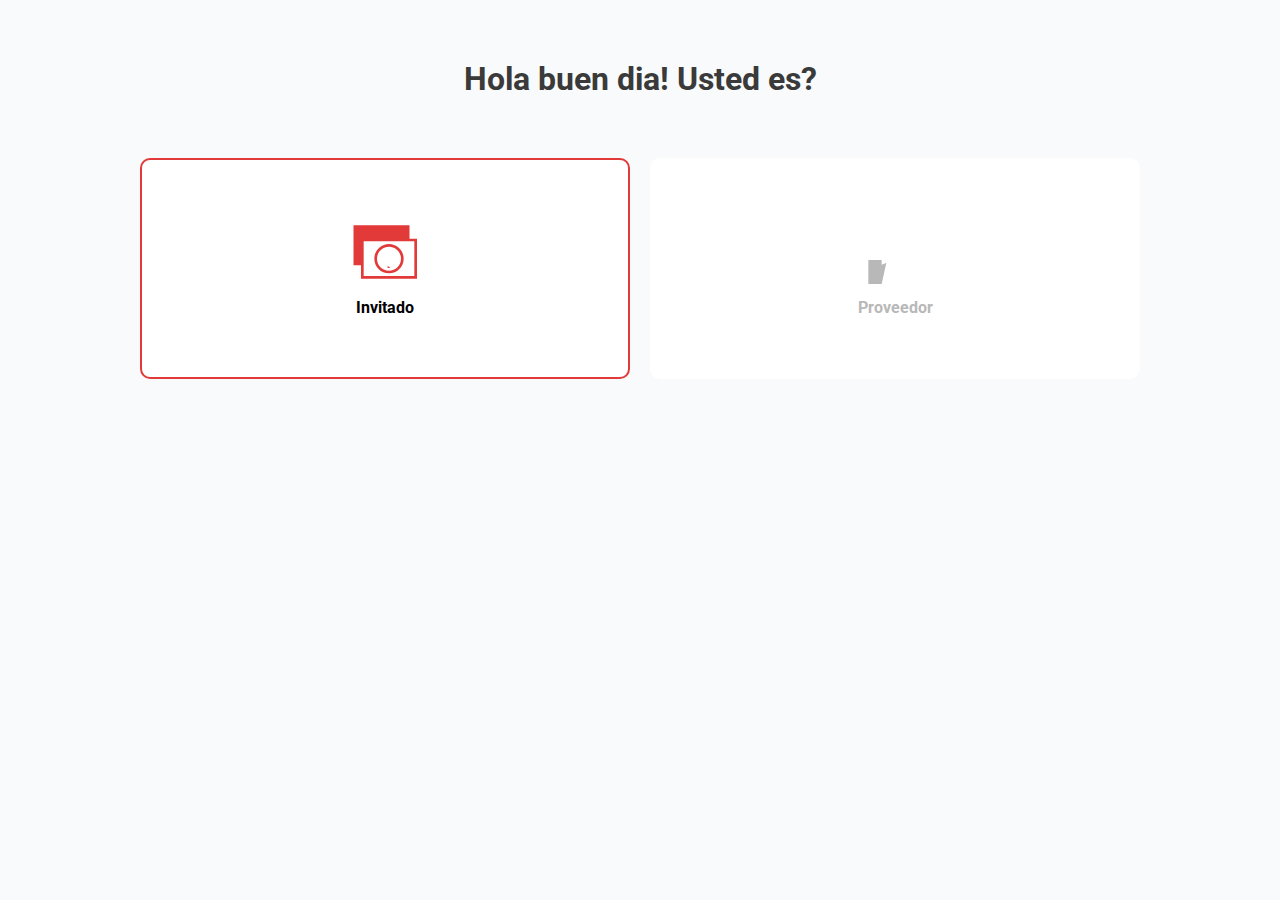
==== commit ed42cb2b: "presentacion" ====
--- a/index.html
+++ b/index.html
@@ -1,154 +1,56 @@
 <!DOCTYPE html>
-<html>
+<html lang="en">
 <head>
-    <meta charset="utf-8">
-    <meta name="viewport" content="width=device-width, initial-scale=1, maximum-scale=1, user-scalable=0">
-
-    <script>
-        // Ignore this in your implementation
-        window.isMbscDemo = true;
-    </script>
-
-    <title>Mobile & Desktop usage</title>
-
-    <!-- Mobiscroll JS and CSS Includes -->
-    <link rel="stylesheet" href="css/mobiscroll.javascript.min.css">
-    <script src="js/mobiscroll.javascript.min.js"></script>
-
-    <style type="text/css">
-    body {
-        margin: 0;
-        padding: 0;
-    }
-
-    body,
-    html {
-        height: 100%;
-    }
-
-    .md-mobile-picker-header {
-        font-size: 14px;
-    }
-    
-    input.md-mobile-picker-input {
-        color: initial;
-        width: 50%;
-        padding: 10px;
-        margin: 6px 0 12px 0;
-        border: 1px solid #ccc;
-        border-radius: 0;
-        font-family: arial, verdana, sans-serif;
-        font-size: 14px;
-        box-sizing: border-box;
-        -webkit-appearance: none;
-    }
-    
-    .md-mobile-picker-button.mbsc-button {
-        font-size: 13px;
-        padding: 0 15px;
-        line-height: 36px;
-        float: right;
-        margin: 6px 0;
-        width: 100%;
-    }
-    
-    .mbsc-col-no-padding {
-        padding-left: 0;
-    }
-    
-    .md-mobile-picker-box-label.mbsc-textfield-wrapper-box,
-    .md-mobile-picker-box-label .mbsc-textfield-wrapper-box,
-    .md-mobile-picker-inline {
-        margin: 6px 0 12px 0;
-    }
-    </style>
-
+	<meta charset="UTF-8">
+	<meta name="viewport" content="width=device-width, initial-scale=1.0">
+	<link rel="preconnect" href="https://fonts.gstatic.com">
+	<link href="https://fonts.googleapis.com/css2?family=Roboto:wght@400;700&display=swap" rel="stylesheet"> 
+	<link rel="stylesheet" href="css/estilos.css">
+	<title>Preguntas Frecuentes</title>
 </head>
 <body>
+	<main>
+		<h1 class="titulo">Hola buen dia! <span>Usted es?</span> </h1>
+		<div class="categorias" id="categorias">
+		
+			<div class="categoria activa">
+				<svg viewbox="0 0 24 24" xmlns="http://www.w3.org/2000/svg" 
+				fill-rule="evenodd" clip-rule="evenodd">
+				<path d="M21.19 7h2.81v15h-21v-5h-2.81v-15h21v5zm1.81 1h-19v13h19v-13zm-9.5 1c3.036 
+				0 5.5 2.464 5.5 5.5s-2.464 5.5-5.5 5.5-5.5-2.464-5.5-5.5 2.464-5.5 5.5-5.5zm0 1c2.484 0 
+				4.5 2.016 4.5 4.5s-2.016 4.5-4.5 4.5-4.5-2.016-4.5-4.5 2.016-4.5 4.5-4.5zm.5 8h-1v-.804c-.
+				767-.16-1.478-.689-1.478-1.704h1.022c0 .591.326.886.978.886.817 0 1.327-.915-.167-1.439-.
+				768-.27-1.68-.676-1.68-1.693 0-.796.573-1.297 1.325-1.448v-.798h1v.806c.704.161 1.313.673 
+				1.313 1.598h-1.018c0-.788-.727-.776-.815-.776-.55 0-.787.291-.787.622 0 .247.134.497.957.768
+				 1.056.344 1.663.845 1.663 1.746 0 .651-.376 1.288-1.313 1.448v.788zm6.19-11v-4h-19v13h1.81v
+				 -9h17.19z"/></svg>
+				<p>Invitado</p>
+			</div>
+			<div class="categoria">
+				<svg viewbox="0 0 24 24" xmlns="http://www.w3.org/2000/svg" fill-rule="evenodd" 
+				clip-rule="evenodd"><path d="M7 24h-5v-9h5v1.735c.638-.198 1.322-.495 1.765-.689.642-
+				.28 1.259-.417 1.887-.417 1.214 0 2.205.499 4.303 1.205.64.214 1.076.716 1.175 1.306 1.12
+				4-.863 2.92-2.257 2.937-2.27.357-.284.773-.434 1.2-.434.952 0 1.751.763 1.751 1.708 0 .49-
+				.219.977-.627 1.356-1.378 1.28-2.445 2.233-3.387 3.074-.56.501-1.066.952-1.548 1.393-.749.
+				687-1.518 1.006-2.421 1.006-.405 0-.832-.065-1.308-.2-2.773-.783-4.484-1.036-5.727-1.105v1.
+				332zm-1-8h-3v7h3v-7zm1 5.664c2.092.118 4.405.696 5.999 1.147.817.231 1.761.354 2.782-.581 1.
+				279-1.172 2.722-2.413 4.929-4.463.824-.765-.178-1.783-1.022-1.113 0 0-2.961 2.299-3.689 2.84
+				3-.379.285-.695.519-1.148.519-.107 0-.223-.013-.349-.042-.655-.151-1.883-.425-2.755-.701-.57
+				5-.183-.371-.993.268-.858.447.093 1.594.35 2.201.52 1.017.281 1.276-.867.422-1.152-.562-.19-
+				.537-.198-1.889-.665-1.301-.451-2.214-.753-3.585-.156-.639.278-1.432.616-2.164.814v3.888zm3.
+				79-19.913l3.21-1.751 7 3.86v7.677l-7 3.735-7-3.735v-7.719l3.784-2.064.002-.005.004.002zm2.71
+				 6.015l-5.5-2.864v6.035l5.5 2.935v-6.106zm1 .001v6.105l5.5-2.935v-6l-5.5 2.83zm1.77-2.035l-5
+				 .47-2.848-2.202 1.202 5.404 2.813 2.268-1.167zm-4.412-3.425l5.501 2.864 2.042-1.051-5.404-2
+				 .979-2.139 1.166z"/></svg>
+				<p>Proveedor</p>
+			</div>
+		
+		</div>
 
-<div mbsc-page class="demo-mobile-desktop-usage">
-    <div style="height:100%">
-       
-            <div class="mbsc-form-group">
-                <div class="mbsc-row">
-                    <div class="mbsc-col-12">
-                        <div class="mbsc-txt-muted md-mobile-picker-header">Use the picker with any inputs & show on focus/click</div>
-                        <input id="demo-mobile-picker-input" class="md-mobile-picker-input" placeholder="Please Select..." />
-                    </div>
-                </div>
-            </div>
+		
+	</main>
 
-            <div class="mbsc-form-group">
-                <div class="mbsc-row">
-                    <div class="mbsc-col-12">
-                        <div class="mbsc-txt-muted md-mobile-picker-header">Use the picker with any inputs & show on focus/click</div>
-                        <input id="demo-mobile-picker-input" class="md-mobile-picker-input" placeholder="Please Select..." />
-                    </div>
-                </div>
-            </div>
-
-        
-        <!-- muestra de datapiker cualquier pantalla 
-        <div class="mbsc-txt-muted md-mobile-picker-header">Use the picker inline in any page
-        </div>
-        <div class="md-mobile-picker-inline">
-            <div id="demo-mobile-picker-inline">
-            </div>
-        </div>
-        <!- datapiker con boton de mostrar >
-            <div class="mbsc-form-group">
-                <div class="mbsc-row">
-                    <div class="mbsc-col-12 mbsc-txt-muted md-mobile-picker-header">Disable     <code>onClick/onFocus</code> and only show on button
-                    </div>
-                    <div class="mbsc-col-8">
-                        <input id="demo-mobile-picker-button" class="md-mobile-picker-input" />
-                    </div>
-                    <div class="mbsc-col-4">
-                        <button mbsc-button data-variant="outline" data-color="primary" id="show-mobile-date-picker" class="md-mobile-picker-button">Show picker</button>
-                    </div>
-                </div>
-            </div>
-
-        -->
-    </div>
-</div>
-
-<script>
-
-    mobiscroll.setOptions({
-        locale: mobiscroll.localeEs,  // Specify language like: locale: mobiscroll.localePl or omit setting to use default
-        theme: 'ios',                 // Specify theme like: theme: 'ios' or omit setting to use default
-        themeVariant: 'light'         // More info about themeVariant: https://docs.mobiscroll.com/5-15-2/javascript/datetime#opt-themeVariant
-    });
-    
-    mobiscroll.datepicker('#demo-mobile-picker-input', {
-        controls: ['date']
-    });
-    
-    var instance = mobiscroll.datepicker('#demo-mobile-picker-button', {
-        controls: ['date'],
-        showOnClick: false,           // More info about showOnClick: https://docs.mobiscroll.com/5-15-2/javascript/datetime#opt-showOnClick
-        showOnFocus: false,           // More info about showOnFocus: https://docs.mobiscroll.com/5-15-2/javascript/datetime#opt-showOnFocus
-    });
-    
-    instance.setVal(new Date(), true);
-    
-    mobiscroll.datepicker('#demo-mobile-picker-mobiscroll', {
-        controls: ['date']
-    });
-    
-    mobiscroll.datepicker('#demo-mobile-picker-inline', {
-        controls: ['date'],
-        display: 'inline'             // Specify display mode like: display: 'bottom' or omit setting to use default
-    });
-    
-    document
-        .getElementById('show-mobile-date-picker')
-        .addEventListener('click', function () {
-            instance.open();
-            return false;
-        });
-</script>
-
+	<script src="js/categorias.js"></script>
+	
 </body>
-</html>
+</html>--- a/css/estilos.css
+++ b/css/estilos.css
@@ -0,0 +1,115 @@
+:root {
+	--primario: #e23939;
+	--gris-claro: #B8B8B8;
+	--sombra: 0 0 13px 0 rgba(185,185,185, .25);
+}
+
+* {
+	box-sizing: border-box;
+	margin: 0;
+	padding: 0;
+}
+
+body {
+	background: #f8fafb;
+	font-family: 'Roboto', sans-serif;
+}
+
+main {
+	max-width: 1000px;
+	width: 90%;
+	margin: 40px auto;
+}
+
+.titulo {
+	color: #3a3a3a;
+	font-weight: 700;
+	text-align: center;
+	margin: 60px 0;
+}
+
+/*! =================================================*/
+/*! ============= Categorias ============= */
+/*! =================================================*/
+.categorias {
+	display: grid;
+	grid-template-columns: repeat(2, 1fr);
+	gap: 20px;
+	margin-bottom: 60px;
+}
+.categorias2 {
+	display: grid;
+	grid-template-columns: repeat(1, 1fr);
+	margin-bottom: 10px;
+}
+.categoria {
+	cursor: pointer;
+	text-align: center;
+	padding: 60px;
+	border-radius: 10px;
+	background: #fff;
+	font-weight: 700;
+	color: var(--gris-claro);
+	border: 2px solid transparent;
+	transition: .3s ease all;
+}
+.c2{
+	padding: 0px;
+}
+.categoria:hover {
+	box-shadow: var(--sombra);
+	color: #000;
+}
+
+.categoria:hover path {
+	fill: var(--primario);
+}
+
+.categoria svg {
+	width: 64px;
+	margin-bottom: 10px;
+}
+
+.categoria path {
+	fill: var(--gris-claro);
+	transition: .3s ease all;
+}
+
+.categoria.activa {
+	border: 2px solid var(--primario);
+	color: #000;
+}
+
+.categoria.activa path {
+	fill: var(--primario);
+}
+
+
+/*! =================================================*/
+/*! ============= Responsive Design ============= */
+/*! =================================================*/
+@media screen and (max-width: 820px){
+	.categorias {
+		grid-template-columns: 1fr 1fr;
+	}
+
+	.categoria {
+		padding: 10px;
+		display: flex;
+		align-items: center;
+		justify-content: center;
+		border-radius: 5px;
+	}
+
+	.categoria svg {
+		width: 30px;
+		margin-right: 10px;
+		margin-bottom: 0;
+	}
+}
+
+@media screen and (max-width: 500px){
+	.categorias {
+		grid-template-columns: 1fr;
+	}
+}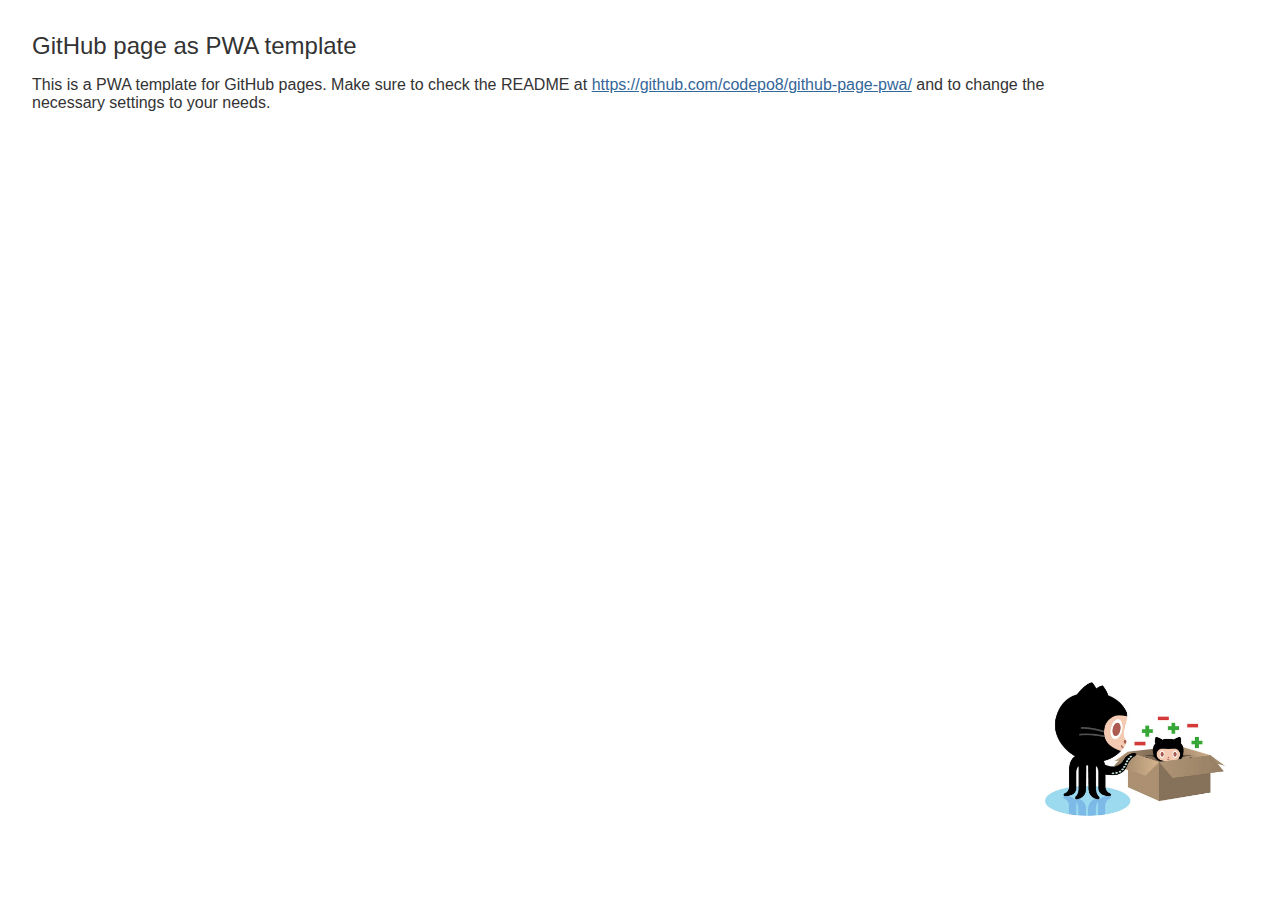
==== commit 005841f8: "f" ====
--- a/index.html
+++ b/index.html
@@ -1,56 +1,31 @@
 <!DOCTYPE html>
 <html lang="en">
 <head>
-	<meta charset="UTF-8">
-	<meta name="viewport" content="width=device-width, initial-scale=1.0">
-	<link rel="preconnect" href="https://fonts.gstatic.com">
-	<link href="https://fonts.googleapis.com/css2?family=Roboto:wght@400;700&display=swap" rel="stylesheet"> 
-	<link rel="stylesheet" href="css/estilos.css">
-	<title>Preguntas Frecuentes</title>
+  <meta charset="UTF-8">
+  <meta name="viewport" content="width=device-width, initial-scale=1.0">
+  <title>GitHub page as PWA template</title>
+  <link rel="canonical" href="https://codepo8.github.io/github-page-pwa/" />
+  <link rel="manifest" href="/github-page-pwa/manifest.webmanifest">
+  <link rel="stylesheet" href="css/styles.css">
 </head>
 <body>
-	<main>
-		<h1 class="titulo">Hola buen dia! <span>Usted es?</span> </h1>
-		<div class="categorias" id="categorias">
-		
-			<div class="categoria activa">
-				<svg viewbox="0 0 24 24" xmlns="http://www.w3.org/2000/svg" 
-				fill-rule="evenodd" clip-rule="evenodd">
-				<path d="M21.19 7h2.81v15h-21v-5h-2.81v-15h21v5zm1.81 1h-19v13h19v-13zm-9.5 1c3.036 
-				0 5.5 2.464 5.5 5.5s-2.464 5.5-5.5 5.5-5.5-2.464-5.5-5.5 2.464-5.5 5.5-5.5zm0 1c2.484 0 
-				4.5 2.016 4.5 4.5s-2.016 4.5-4.5 4.5-4.5-2.016-4.5-4.5 2.016-4.5 4.5-4.5zm.5 8h-1v-.804c-.
-				767-.16-1.478-.689-1.478-1.704h1.022c0 .591.326.886.978.886.817 0 1.327-.915-.167-1.439-.
-				768-.27-1.68-.676-1.68-1.693 0-.796.573-1.297 1.325-1.448v-.798h1v.806c.704.161 1.313.673 
-				1.313 1.598h-1.018c0-.788-.727-.776-.815-.776-.55 0-.787.291-.787.622 0 .247.134.497.957.768
-				 1.056.344 1.663.845 1.663 1.746 0 .651-.376 1.288-1.313 1.448v.788zm6.19-11v-4h-19v13h1.81v
-				 -9h17.19z"/></svg>
-				<p>Invitado</p>
-			</div>
-			<div class="categoria">
-				<svg viewbox="0 0 24 24" xmlns="http://www.w3.org/2000/svg" fill-rule="evenodd" 
-				clip-rule="evenodd"><path d="M7 24h-5v-9h5v1.735c.638-.198 1.322-.495 1.765-.689.642-
-				.28 1.259-.417 1.887-.417 1.214 0 2.205.499 4.303 1.205.64.214 1.076.716 1.175 1.306 1.12
-				4-.863 2.92-2.257 2.937-2.27.357-.284.773-.434 1.2-.434.952 0 1.751.763 1.751 1.708 0 .49-
-				.219.977-.627 1.356-1.378 1.28-2.445 2.233-3.387 3.074-.56.501-1.066.952-1.548 1.393-.749.
-				687-1.518 1.006-2.421 1.006-.405 0-.832-.065-1.308-.2-2.773-.783-4.484-1.036-5.727-1.105v1.
-				332zm-1-8h-3v7h3v-7zm1 5.664c2.092.118 4.405.696 5.999 1.147.817.231 1.761.354 2.782-.581 1.
-				279-1.172 2.722-2.413 4.929-4.463.824-.765-.178-1.783-1.022-1.113 0 0-2.961 2.299-3.689 2.84
-				3-.379.285-.695.519-1.148.519-.107 0-.223-.013-.349-.042-.655-.151-1.883-.425-2.755-.701-.57
-				5-.183-.371-.993.268-.858.447.093 1.594.35 2.201.52 1.017.281 1.276-.867.422-1.152-.562-.19-
-				.537-.198-1.889-.665-1.301-.451-2.214-.753-3.585-.156-.639.278-1.432.616-2.164.814v3.888zm3.
-				79-19.913l3.21-1.751 7 3.86v7.677l-7 3.735-7-3.735v-7.719l3.784-2.064.002-.005.004.002zm2.71
-				 6.015l-5.5-2.864v6.035l5.5 2.935v-6.106zm1 .001v6.105l5.5-2.935v-6l-5.5 2.83zm1.77-2.035l-5
-				 .47-2.848-2.202 1.202 5.404 2.813 2.268-1.167zm-4.412-3.425l5.501 2.864 2.042-1.051-5.404-2
-				 .979-2.139 1.166z"/></svg>
-				<p>Proveedor</p>
-			</div>
-		
-		</div>
+ 
+  <h1>GitHub page as PWA template</h1>
+  <p>
+    This is a PWA template for GitHub pages. 
+    Make sure to check the README at 
+    <a href="https://github.com/codepo8/github-page-pwa/">https://github.com/codepo8/github-page-pwa/</a> and 
+    to change the necessary settings to your needs.
+  </p>
 
-		
-	</main>
-
-	<script src="js/categorias.js"></script>
-	
+  <script>
+      if (navigator.serviceWorker) {
+        navigator.serviceWorker.register (
+          '/github-page-pwa/sw.js',
+          {scope: '/github-page-pwa/'}
+        )
+      }
+  </script>
+  <script src="js/app.js"></script>
 </body>
 </html>--- a/css/styles.css
+++ b/css/styles.css
@@ -0,0 +1,22 @@
+body {
+    font-family: 'Segoe UI', Tahoma, Geneva, Verdana, sans-serif;
+    color: #333;
+    background-color: #fff;
+    margin: 0;
+    padding: 2em;
+    height: 90vh;
+    background: url(../img/icon.png) 95% 95% no-repeat;
+    background-size: 20vh;
+}
+h1 {
+    font-size: 1.5em;
+    font-weight: normal;
+    margin: 0;
+    padding: 0;
+}
+p {
+    width: 80vw;
+}
+a {
+    color: #369;
+}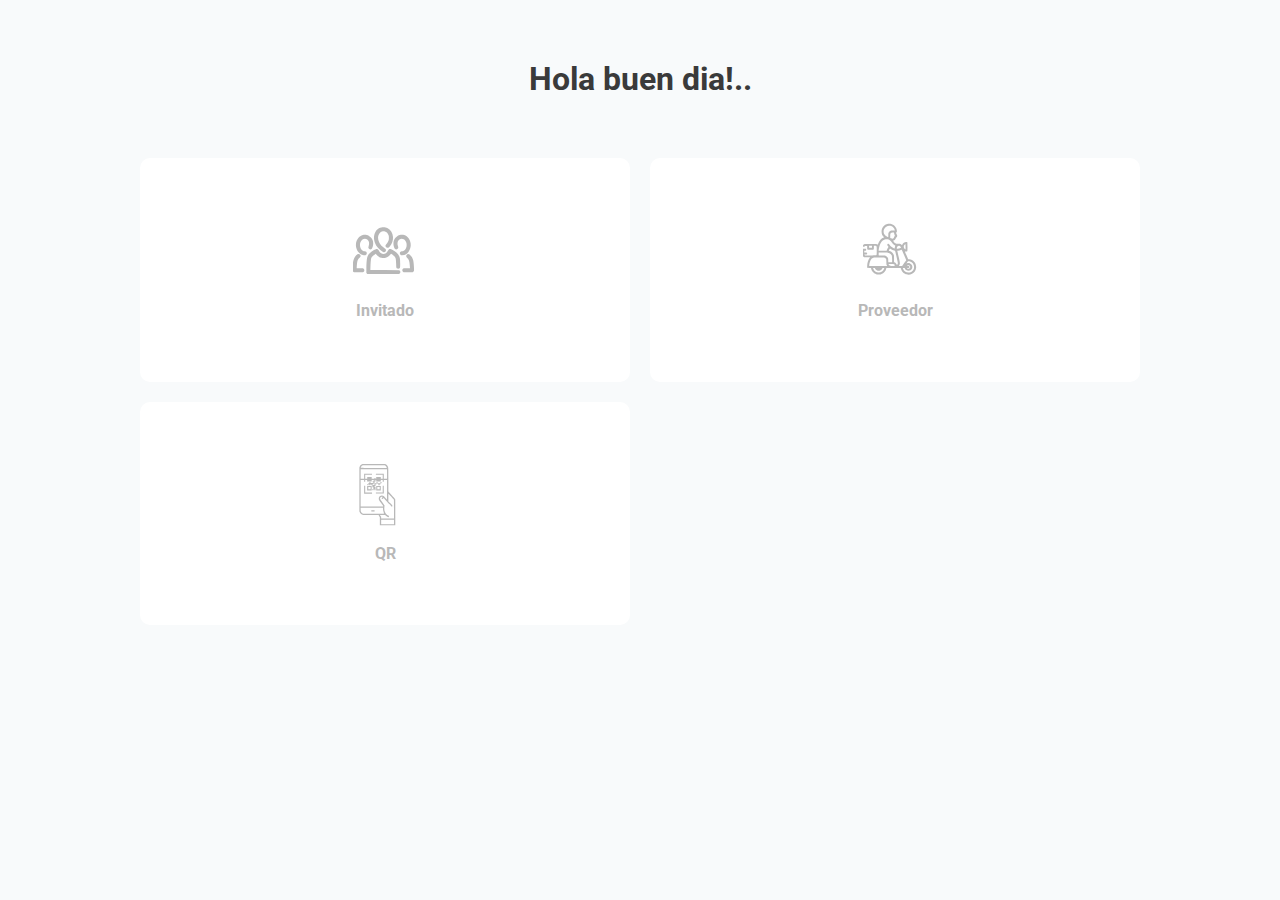
==== commit a31e4ef8: "d" ====
--- a/index.html
+++ b/index.html
@@ -1,31 +1,222 @@
 <!DOCTYPE html>
-<html lang="en">
+<html lang="es">
+
 <head>
   <meta charset="UTF-8">
   <meta name="viewport" content="width=device-width, initial-scale=1.0">
-  <title>GitHub page as PWA template</title>
-  <link rel="canonical" href="https://codepo8.github.io/github-page-pwa/" />
-  <link rel="manifest" href="/github-page-pwa/manifest.webmanifest">
-  <link rel="stylesheet" href="css/styles.css">
+  <meta http-equiv="X-UA-Compatible" content="ie=edge">
+  <title>#pwa-escritorio-garita</title>
+  <meta name="description" content="Bienvenid@s a #ProgramadorFitness, serie de videos, donde te daré consejos para llevar una vida saludable y evitar el sedentarismo. Recuerda... mente sana en cuerpo sano :)">
+
+  <meta name="theme-color" content="#F0DB4F">
+  <meta name="MobileOptimized" content="width">
+  <meta name="HandheldFriendly" content="true">
+  <meta name="apple-mobile-web-app-capable" content="yes">
+  <meta name="apple-mobile-web-app-status-bar-style" content="black-translucent">
+  <link rel="shortcut icon" type="image/png" href="./img/ProgramadorFitness.png">
+  <link rel="apple-touch-icon" href="./ProgramadorFitness.png">
+  <link rel="apple-touch-startup-image" href="./ProgramadorFitness.png">
+  <link rel="manifest" href="./manifest.json">
+  <link href="https://fonts.googleapis.com/css2?family=Roboto:wght@400;700&display=swap" rel="stylesheet">
+  <link rel="stylesheet" href="css/estilos.css">
 </head>
+
 <body>
- 
-  <h1>GitHub page as PWA template</h1>
-  <p>
-    This is a PWA template for GitHub pages. 
-    Make sure to check the README at 
-    <a href="https://github.com/codepo8/github-page-pwa/">https://github.com/codepo8/github-page-pwa/</a> and 
-    to change the necessary settings to your needs.
-  </p>
-
-  <script>
-      if (navigator.serviceWorker) {
-        navigator.serviceWorker.register (
-          '/github-page-pwa/sw.js',
-          {scope: '/github-page-pwa/'}
-        )
-      }
-  </script>
-  <script src="js/app.js"></script>
+  <main>
+		<h1 class="titulo">Hola buen dia!.. </span> </h1>
+		<div class="categorias" id="categorias">
+			<div class="categoria">
+				<svg version="1.0" xmlns="http://www.w3.org/2000/svg" width="50pt" height="50pt" viewBox="5 -350 800 1"
+        preserveAspectRatio="xMidYMid meet">
+        <g transform="translate(0,1) scale(0.15,-0.15)"
+        fill="#000000" stroke="none">
+        <path d="M2400 4494 c-83 -17 -141 -39 -209 -77 -307 -172 -470 -601 -385
+        -1011 38 -181 127 -379 239 -527 114 -153 361 -371 493 -436 87 -43 165 -23
+        220 57 27 40 30 125 7 171 -9 16 -66 66 -128 112 -147 109 -234 191 -312 296
+        -102 135 -153 246 -189 408 -53 238 38 507 211 628 71 50 242 72 344 45 147
+        -40 250 -146 306 -315 23 -69 27 -98 27 -210 1 -152 -13 -217 -74 -342 -28
+        -56 -64 -107 -110 -157 -82 -89 -100 -121 -100 -178 1 -97 81 -172 177 -165
+        68 5 115 36 195 130 180 211 271 485 255 767 -20 338 -184 614 -441 739 -62
+        30 -132 55 -180 65 -95 19 -257 20 -346 0z"/>
+        <path d="M852 3870 c-308 -81 -534 -374 -572 -742 -45 -435 207 -844 576 -938
+        203 -52 328 3 328 145 0 100 -60 159 -172 170 -117 13 -207 63 -278 158 -85
+        113 -118 217 -118 367 0 147 30 243 111 357 73 104 176 162 285 163 91 0 164
+        -28 233 -92 138 -126 172 -324 90 -527 -30 -74 -32 -129 -5 -181 47 -93 176
+        -118 255 -49 75 66 141 309 131 481 -7 125 -27 201 -83 318 -39 81 -59 107
+        -137 185 -104 103 -190 154 -312 185 -100 26 -233 26 -332 0z"/>
+        <path d="M3932 3870 c-120 -32 -206 -84 -308 -185 -78 -78 -98 -104 -137 -185
+        -56 -117 -76 -193 -83 -318 -10 -172 56 -415 131 -481 79 -69 208 -44 255 49
+        26 52 25 107 -4 178 -38 96 -49 157 -43 249 7 112 52 208 132 281 161 148 386
+        116 519 -72 80 -113 110 -209 110 -356 0 -150 -33 -254 -118 -367 -71 -95
+        -161 -145 -278 -158 -113 -11 -173 -71 -172 -171 2 -103 71 -164 186 -164 191
+        0 401 111 532 283 144 189 211 431 186 675 -37 354 -236 626 -537 733 -87 31
+        -273 36 -371 9z"/>
+        <path d="M1899 2666 c-42 -18 -94 -43 -115 -56 -289 -171 -434 -306 -524 -488
+        -72 -145 -105 -484 -112 -1128 l-3 -270 27 -41 c52 -79 -60 -73 1394 -73
+        l1297 0 42 25 c97 57 104 212 11 278 l-31 22 -1203 3 -1203 2 6 193 c13 441
+        36 707 71 814 31 96 147 212 323 323 l54 34 26 -34 c115 -154 273 -263 441
+        -306 96 -25 255 -22 355 5 153 42 303 144 395 269 25 34 49 61 53 62 19 1 181
+        -116 249 -179 147 -138 168 -213 177 -646 6 -276 8 -303 26 -334 32 -54 67
+        -75 138 -79 52 -3 67 0 96 20 19 12 44 36 55 51 20 28 21 39 21 335 -1 333 -9
+        414 -61 579 -70 220 -299 438 -638 605 -90 44 -107 49 -153 46 -72 -6 -115
+        -41 -159 -130 -49 -101 -104 -169 -174 -217 -133 -88 -270 -92 -407 -9 -72 43
+        -126 106 -189 220 -42 78 -57 96 -94 115 -59 31 -101 29 -191 -11z"/>
+        <path d="M447 2280 c-44 -13 -154 -109 -214 -184 -101 -129 -166 -294 -193
+        -491 -17 -123 -40 -476 -40 -611 0 -109 2 -124 23 -154 12 -19 38 -43 57 -54
+        33 -20 53 -21 387 -24 226 -2 366 1 392 8 49 13 107 76 117 124 14 79 -22 156
+        -89 186 -38 18 -67 20 -296 20 l-253 0 6 103 c11 172 27 328 42 417 24 141 92
+        260 196 346 24 20 53 54 66 77 71 126 -59 279 -201 237z"/>
+        <path d="M4577 2266 c-73 -26 -107 -78 -107 -161 0 -61 15 -87 99 -169 143
+        -138 176 -257 207 -733 l6 -103 -254 0 c-243 0 -256 -1 -298 -22 -51 -26 -90
+        -89 -90 -147 0 -50 34 -112 77 -141 l37 -25 375 0 c361 0 377 1 411 21 19 11
+        45 35 57 54 21 30 23 45 23 154 0 255 -36 637 -75 786 -59 233 -278 499 -410
+        499 -11 0 -37 -6 -58 -13z"/>
+        </g>
+        </svg>
+				<p>Invitado</p>
+			</div>
+			<div class="categoria">
+				<svg version="1.0" xmlns="http://www.w3.org/2000/svg" width="50pt" height="50pt" viewBox="80 -350 800 1"
+        preserveAspectRatio="xMidYMid meet">
+        <g transform="translate(0,1) scale(0.15,-0.15)"
+        fill="#000000" stroke="none">
+        <path d="M2560 4784 c-188 -50 -342 -180 -426 -359 -44 -95 -57 -172 -52 -302
+        7 -165 56 -284 169 -407 l49 -54 -37 -12 c-194 -62 -383 -273 -478 -535 -23
+        -63 -22 -61 -43 -42 -51 46 -63 47 -584 47 -556 0 -535 2 -613 -79 -32 -34
+        -40 -49 -40 -81 0 -44 25 -77 60 -80 46 -5 64 2 98 35 36 35 37 35 127 35 l90
+        0 0 -131 c0 -72 4 -139 10 -149 18 -33 66 -40 270 -40 204 0 252 7 270 40 6
+        10 10 80 10 156 l0 137 84 -5 c101 -5 131 -21 146 -79 7 -26 10 -146 8 -343
+        -3 -342 -4 -346 -78 -366 -27 -7 -183 -10 -464 -8 -414 3 -425 4 -453 24 -15
+        12 -29 29 -31 38 -3 14 9 16 92 16 114 0 136 13 136 80 0 68 -22 80 -140 80
+        l-100 0 0 80 0 80 60 0 c47 0 64 4 80 20 27 27 27 93 0 120 -19 19 -33 20
+        -260 20 -227 0 -241 -1 -260 -20 -27 -27 -27 -93 0 -120 17 -17 33 -20 120
+        -20 l100 0 0 -80 0 -80 -180 0 c-167 0 -181 -1 -200 -20 -27 -27 -27 -93 0
+        -120 19 -19 33 -20 200 -20 l180 0 0 -27 c1 -68 69 -160 145 -194 35 -16 69
+        -19 267 -19 l228 0 -36 -47 c-49 -65 -89 -147 -129 -266 -49 -149 -65 -236
+        -72 -388 -8 -184 -13 -179 176 -179 l138 0 17 -67 c28 -119 80 -209 170 -299
+        89 -88 143 -122 256 -162 66 -23 91 -26 200 -26 109 0 134 3 200 26 113 40
+        167 74 256 162 90 90 142 180 170 299 l17 67 597 0 597 0 16 -68 c47 -190 169
+        -344 340 -426 110 -53 168 -66 290 -66 117 0 200 20 297 70 189 99 317 284
+        339 494 40 367 -218 686 -577 714 l-83 7 -140 324 c-76 179 -137 326 -135 328
+        2 2 15 -1 30 -7 15 -5 54 -10 87 -10 104 0 99 -21 99 400 0 354 0 360 -21 381
+        -19 19 -30 21 -98 17 -129 -8 -256 -89 -311 -199 -12 -24 -24 -46 -26 -48 -2
+        -2 -20 11 -41 29 -65 58 -116 74 -218 71 -236 -8 -260 -3 -327 57 -38 34 -105
+        116 -142 174 l-18 27 44 11 c87 23 158 93 189 188 6 19 26 48 45 64 45 40 78
+        110 71 154 -3 18 -22 60 -41 91 -35 58 -61 144 -52 170 3 7 12 13 20 13 29 0
+        46 42 46 113 0 267 -205 521 -477 591 -77 20 -248 20 -323 0z m320 -179 c71
+        -25 121 -59 181 -122 61 -64 88 -110 112 -190 l15 -51 -161 -4 c-146 -3 -166
+        -6 -205 -26 -63 -33 -114 -84 -148 -144 -28 -52 -29 -57 -32 -215 l-4 -161
+        -51 15 c-81 24 -127 51 -193 114 -107 103 -149 211 -142 363 3 80 8 101 41
+        169 106 224 359 333 587 252z m240 -562 c1 -57 18 -120 52 -192 34 -71 35 -63
+        -25 -104 -10 -7 -24 -36 -32 -65 -32 -125 -87 -146 -250 -94 l-60 19 -3 139
+        c-3 173 8 233 53 279 40 39 87 52 193 54 l72 1 0 -37z m-449 -562 c87 -33 154
+        -96 267 -250 84 -117 163 -194 231 -228 31 -15 57 -28 58 -28 1 0 -9 -31 -23
+        -70 -13 -38 -24 -91 -24 -118 0 -47 -1 -47 -27 -41 -16 3 -73 28 -128 54 -120
+        58 -203 129 -282 243 -57 81 -86 102 -129 91 -32 -8 -64 -50 -64 -83 0 -27 41
+        -101 86 -154 l24 -29 -34 -47 c-42 -57 -103 -182 -112 -228 l-6 -33 -335 0
+        -336 0 7 66 c17 163 82 397 147 526 106 210 261 340 427 356 88 9 184 -1 253
+        -27z m1409 -601 l0 -221 -28 15 c-129 67 -163 240 -70 357 12 15 86 69 94 69
+        2 0 4 -99 4 -220z m-490 74 c44 -18 73 -52 94 -112 l14 -40 -48 -21 c-57 -25
+        -151 -47 -237 -56 l-63 -6 0 51 c0 85 50 158 127 185 50 18 65 18 113 -1z
+        m-2310 -74 l0 -80 -120 0 -120 0 0 80 0 80 120 0 120 0 0 -80z m1572 -183 c78
+        -53 197 -104 285 -122 36 -8 67 -16 70 -19 3 -2 56 -229 120 -503 122 -528
+        125 -551 87 -625 -30 -59 -64 -87 -64 -53 0 29 -49 112 -85 143 -40 36 -106
+        72 -130 72 -14 0 -16 29 -14 268 1 246 -1 272 -20 333 -52 164 -189 297 -355
+        345 l-64 18 19 49 c17 43 74 137 83 137 2 0 32 -20 68 -43z m1102 -492 l187
+        -435 -174 -243 -173 -242 -131 -3 -132 -3 29 58 c73 146 71 174 -60 734 -60
+        260 -110 476 -110 480 0 5 24 9 54 9 71 0 182 24 254 54 31 13 60 24 63 25 4
+        0 91 -195 193 -434z m-1352 185 c101 -15 171 -45 233 -101 104 -96 125 -179
+        125 -506 l0 -183 -159 0 -159 0 -4 143 c-3 129 -6 147 -30 199 -34 74 -112
+        152 -186 186 -57 27 -58 27 -325 30 -236 3 -268 5 -263 18 3 9 6 63 6 120 l0
+        104 348 0 c191 0 377 -5 414 -10z m-257 -417 c47 -25 86 -65 111 -113 15 -29
+        19 -70 23 -246 l6 -211 32 -61 32 -62 -750 0 -749 0 0 41 c0 154 107 460 195
+        558 44 48 137 98 206 110 30 5 234 9 454 8 389 -2 401 -3 440 -24z m2110 -320
+        c198 -60 335 -245 335 -452 0 -264 -207 -471 -470 -471 -209 0 -396 139 -454
+        338 l-15 52 79 0 78 0 7 -29 c9 -41 65 -116 112 -151 57 -42 115 -60 194 -60
+        133 0 242 69 296 187 21 45 26 71 26 134 0 69 -5 88 -32 143 -36 74 -82 119
+        -158 153 -69 32 -174 34 -251 5 l-53 -20 18 27 c10 15 41 59 68 99 l50 71 60
+        -6 c33 -2 83 -12 110 -20z m-1337 -236 c37 -20 72 -71 72 -104 0 -19 -7 -22
+        -77 -28 -109 -11 -270 -1 -318 19 -46 19 -100 68 -121 109 l-15 28 213 -3
+        c182 -3 218 -6 246 -21z m1282 -90 c96 -64 96 -190 0 -254 -57 -39 -146 -28
+        -194 26 l-19 21 86 0 c104 0 127 14 127 80 0 65 -23 80 -126 80 -79 0 -85 1
+        -73 17 47 56 141 70 199 30z m-2866 -233 c17 -67 95 -151 175 -188 65 -29 197
+        -29 262 0 80 37 158 121 175 188 6 25 9 26 85 26 l78 0 -15 -52 c-58 -199
+        -245 -338 -454 -338 -209 0 -396 139 -454 338 l-15 52 78 0 c76 0 79 -1 85
+        -26z"/>
+        </g>
+        </svg>
+
+				<p>Proveedor</p>
+			</div>
+			
+      <div class="categoria">
+        <svg version="1.0" xmlns="http://www.w3.org/2000/svg" width="50pt" height="50pt" viewBox="80 -350 800 1"
+        preserveAspectRatio="xMidYMid meet">
+        <g transform="translate(0,1) scale(0.15,-0.15)"
+        fill="#000000" stroke="none">
+        <path d="M1321 5104 c-100 -36 -194 -124 -233 -222 l-23 -57 0 -1830 0 -1830
+        23 -58 c30 -74 116 -168 185 -201 29 -14 81 -30 117 -36 39 -6 305 -10 671
+        -10 l606 0 19 -42 c10 -24 34 -64 52 -90 l32 -48 0 -340 0 -340 645 0 645 0
+        -2 1078 -3 1077 -22 40 c-12 22 -142 170 -288 330 l-265 289 0 981 c0 1065 1
+        1045 -55 1141 -34 59 -102 121 -165 152 l-55 27 -920 2 c-811 2 -925 0 -964
+        -13z m1847 -99 c28 -9 70 -30 94 -48 43 -33 97 -116 98 -149 0 -17 -58 -18
+        -1090 -18 -1236 0 -1116 -10 -1060 87 35 62 83 100 153 124 48 17 112 18 903
+        19 734 0 857 -2 902 -15z m202 -720 l0 -395 -135 0 -135 0 0 210 0 210 -330 0
+        -330 0 0 -50 0 -50 285 0 285 0 0 -160 0 -160 -80 0 -80 0 0 75 0 75 -190 0
+        -190 0 0 -75 0 -75 -30 0 c-25 0 -30 4 -30 25 0 23 -4 25 -45 25 -41 0 -45 -2
+        -45 -25 l0 -25 -115 0 -115 0 0 75 0 75 -185 0 -185 0 0 -75 0 -75 -85 0 -85
+        0 0 160 0 160 285 0 285 0 0 45 0 45 -330 0 -330 0 0 -205 0 -205 -145 0 -145
+        0 0 395 0 395 1100 0 1100 0 0 -395z m-1910 -575 l0 -70 45 0 45 0 0 70 0 70
+        80 0 80 0 0 -60 0 -60 190 0 190 0 0 60 0 60 115 0 c108 0 115 -1 115 -20 0
+        -17 -7 -20 -45 -20 l-45 0 0 -40 0 -40 -40 0 c-38 0 -40 -2 -40 -30 0 -28 2
+        -30 40 -30 39 0 40 -1 40 -35 l0 -35 -120 0 -120 0 0 40 0 40 -45 0 -45 0 0
+        -40 0 -40 -40 0 -40 0 0 -45 0 -45 -45 0 -45 0 0 -45 0 -45 45 0 45 0 0 40 c0
+        39 1 40 35 40 34 0 35 -1 35 -40 l0 -40 50 0 50 0 0 40 c0 39 1 40 35 40 34 0
+        35 -1 35 -40 l0 -40 45 0 45 0 0 -85 0 -85 40 0 40 0 0 -75 0 -75 -40 0 -40 0
+        0 -50 0 -50 45 0 45 0 0 45 0 45 40 0 40 0 0 -45 0 -45 45 0 45 0 0 130 0 130
+        -40 0 c-39 0 -40 1 -40 35 0 34 1 35 40 35 l40 0 0 85 0 85 45 0 45 0 0 40 c0
+        39 1 40 35 40 33 0 35 -2 35 -35 0 -34 1 -35 40 -35 l40 0 0 -45 0 -45 50 0
+        50 0 0 40 0 40 40 0 40 0 0 40 0 40 40 0 40 0 0 50 0 50 -45 0 -45 0 0 -45 0
+        -45 -120 0 -120 0 0 45 0 45 -45 0 -45 0 0 -45 0 -45 -80 0 -80 0 0 65 0 65
+        40 0 40 0 0 65 0 65 30 0 30 0 0 -60 0 -60 190 0 190 0 0 60 0 60 80 0 80 0 0
+        -70 0 -70 45 0 45 0 0 70 0 70 135 0 135 0 0 -820 c0 -451 -2 -820 -4 -820 -1
+        0 -57 62 -122 138 -65 75 -125 143 -134 150 -166 139 -430 23 -430 -189 0 -33
+        6 -75 14 -94 8 -19 91 -142 185 -273 94 -132 171 -246 171 -255 0 -50 60 -47
+        -946 -47 l-934 0 0 1105 0 1105 145 0 145 0 0 -70z m860 -275 l0 -75 -80 0
+        -80 0 0 35 c0 35 0 35 45 35 l45 0 0 40 c0 39 1 40 35 40 l35 0 0 -75z m1390
+        -1037 c122 -134 226 -253 231 -266 5 -13 9 -365 9 -788 l0 -764 -535 0 -535 0
+        0 74 c0 52 -4 77 -14 86 -16 13 -76 103 -76 113 0 4 69 7 153 8 83 0 177 4
+        207 9 53 7 56 7 78 -21 41 -50 224 -169 261 -169 10 0 51 71 51 87 0 4 -35 26
+        -78 47 -111 57 -186 136 -246 256 -74 151 -89 264 -65 490 l12 106 -186 258
+        c-102 143 -188 271 -191 286 -13 69 46 152 119 166 39 7 105 -2 105 -15 0 -5
+        -16 -21 -35 -35 -19 -15 -39 -35 -45 -46 -13 -25 3 -66 30 -75 22 -7 73 19
+        105 55 10 11 21 20 25 20 3 0 96 -105 206 -234 147 -172 211 -239 243 -257 61
+        -32 130 -104 165 -170 16 -30 30 -55 31 -56 1 -2 23 4 49 13 44 15 47 18 41
+        43 -18 74 -114 191 -205 250 -31 20 -75 57 -98 82 l-42 46 0 322 c0 176 2 321
+        4 321 3 0 104 -109 226 -242z m-680 -980 c0 -114 20 -230 56 -322 19 -50 38
+        -99 41 -109 5 -17 -35 -17 -873 -15 l-879 3 -41 22 c-63 34 -97 66 -129 125
+        -29 51 -30 59 -33 201 l-4 147 931 0 931 0 0 -52z m920 -1133 l0 -185 -535 0
+        -535 0 0 185 0 185 535 0 535 0 0 -185z"/>
+        <path d="M1460 2975 l0 -335 330 0 330 0 0 50 0 50 -285 0 -285 0 0 285 0 285
+        -45 0 -45 0 0 -335z"/>
+        <path d="M3010 3025 l0 -285 -285 0 -285 0 0 -45 0 -45 330 0 330 0 0 330 0
+        330 -45 0 -45 0 0 -285z"/>
+        <path d="M1717 3283 c-4 -3 -7 -89 -7 -190 l0 -183 190 0 190 0 0 190 0 190
+        -183 0 c-101 0 -187 -3 -190 -7z m283 -188 l0 -95 -95 0 -95 0 0 95 0 95 95 0
+        95 0 0 -95z"/>
+        <path d="M2470 3100 l0 -190 190 0 190 0 0 190 0 190 -190 0 -190 0 0 -190z
+        m290 -5 l0 -95 -100 0 -100 0 0 95 0 95 100 0 100 0 0 -95z"/>
+        <path d="M2060 1205 l0 -55 135 0 135 0 0 55 0 55 -135 0 -135 0 0 -55z"/>
+        </g>
+        </svg>
+        <p>QR</p>
+      </div>
+		
+		</div>
+	</main>
+
+  <script src="./script.js"></script>
+  <script src="js/categorias.js"></script>
 </body>
-</html>+
+</html>
--- a/css/estilos.css
+++ b/css/estilos.css
@@ -0,0 +1,115 @@
+:root {
+	--primario: #e23939;
+	--gris-claro: #B8B8B8;
+	--sombra: 0 0 13px 0 rgba(185,185,185, .25);
+}
+
+* {
+	box-sizing: border-box;
+	margin: 0;
+	padding: 0;
+}
+
+body {
+	background: #f8fafb;
+	font-family: 'Roboto', sans-serif;
+}
+
+main {
+	max-width: 1000px;
+	width: 90%;
+	margin: 40px auto;
+}
+
+.titulo {
+	color: #3a3a3a;
+	font-weight: 700;
+	text-align: center;
+	margin: 60px 0;
+}
+
+/*! =================================================*/
+/*! ============= Categorias ============= */
+/*! =================================================*/
+.categorias {
+	display: grid;
+	grid-template-columns: repeat(2, 1fr);
+	gap: 20px;
+	margin-bottom: 60px;
+}
+.categorias2 {
+	display: grid;
+	grid-template-columns: repeat(1, 1fr);
+	margin-bottom: 10px;
+}
+.categoria {
+	cursor: pointer;
+	text-align: center;
+	padding: 60px;
+	border-radius: 10px;
+	background: #fff;
+	font-weight: 700;
+	color: var(--gris-claro);
+	border: 2px solid transparent;
+	transition: .3s ease all;
+}
+.c2{
+	padding: 0px;
+}
+.categoria:hover {
+	box-shadow: var(--sombra);
+	color: #000;
+}
+
+.categoria:hover path {
+	fill: var(--primario);
+}
+
+.categoria svg {
+	width: 64px;
+	margin-bottom: 10px;
+}
+
+.categoria path {
+	fill: var(--gris-claro);
+	transition: .3s ease all;
+}
+
+.categoria.activa {
+	border: 2px solid var(--primario);
+	color: #000;
+}
+
+.categoria.activa path {
+	fill: var(--primario);
+}
+
+
+/*! =================================================*/
+/*! ============= Responsive Design ============= */
+/*! =================================================*/
+@media screen and (max-width: 820px){
+	.categorias {
+		grid-template-columns: 1fr 1fr;
+	}
+
+	.categoria {
+		padding: 10px;
+		display: flex;
+		align-items: center;
+		justify-content: center;
+		border-radius: 5px;
+	}
+
+	.categoria svg {
+		width: 30px;
+		margin-right: 10px;
+		margin-bottom: 0;
+	}
+}
+
+@media screen and (max-width: 500px){
+	.categorias {
+		grid-template-columns: 1fr;
+	}
+}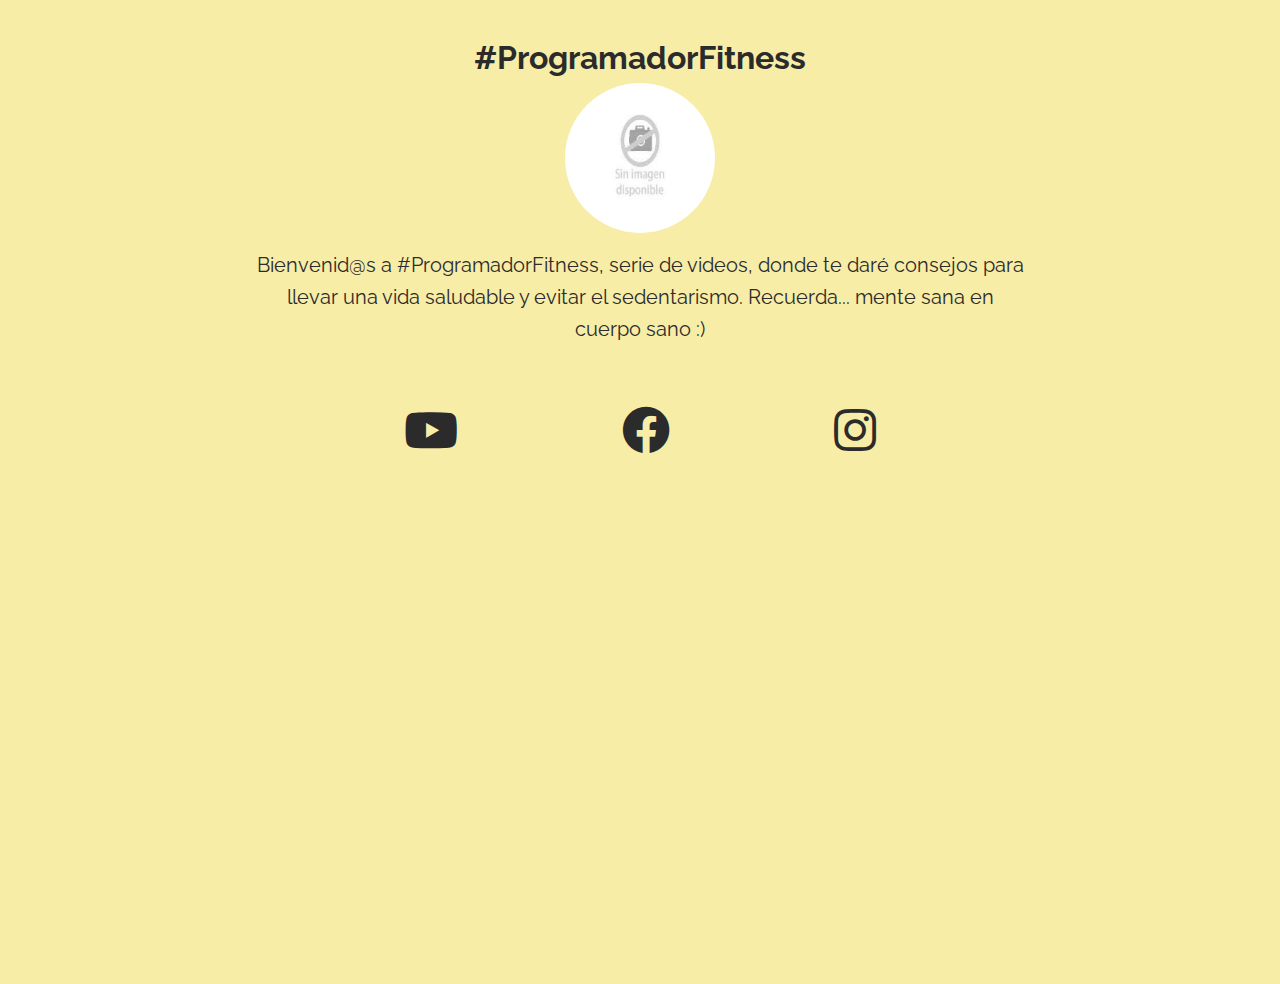
==== commit f43e5183: "de nuevo" ====
--- a/index.html
+++ b/index.html
@@ -5,7 +5,7 @@
   <meta charset="UTF-8">
   <meta name="viewport" content="width=device-width, initial-scale=1.0">
   <meta http-equiv="X-UA-Compatible" content="ie=edge">
-  <title>#pwa-escritorio-garita</title>
+  <title>#ProgramadorFitness</title>
   <meta name="description" content="Bienvenid@s a #ProgramadorFitness, serie de videos, donde te daré consejos para llevar una vida saludable y evitar el sedentarismo. Recuerda... mente sana en cuerpo sano :)">
 
   <meta name="theme-color" content="#F0DB4F">
@@ -17,206 +17,36 @@
   <link rel="apple-touch-icon" href="./ProgramadorFitness.png">
   <link rel="apple-touch-startup-image" href="./ProgramadorFitness.png">
   <link rel="manifest" href="./manifest.json">
-  <link href="https://fonts.googleapis.com/css2?family=Roboto:wght@400;700&display=swap" rel="stylesheet">
-  <link rel="stylesheet" href="css/estilos.css">
+
+  <link href="https://fonts.googleapis.com/css?family=Raleway:400,700" rel="stylesheet">
+  <link href="https://use.fontawesome.com/releases/v5.0.7/css/all.css" rel="stylesheet">
+  <link rel="stylesheet" href="./style.css">
 </head>
 
 <body>
-  <main>
-		<h1 class="titulo">Hola buen dia!.. </span> </h1>
-		<div class="categorias" id="categorias">
-			<div class="categoria">
-				<svg version="1.0" xmlns="http://www.w3.org/2000/svg" width="50pt" height="50pt" viewBox="5 -350 800 1"
-        preserveAspectRatio="xMidYMid meet">
-        <g transform="translate(0,1) scale(0.15,-0.15)"
-        fill="#000000" stroke="none">
-        <path d="M2400 4494 c-83 -17 -141 -39 -209 -77 -307 -172 -470 -601 -385
-        -1011 38 -181 127 -379 239 -527 114 -153 361 -371 493 -436 87 -43 165 -23
-        220 57 27 40 30 125 7 171 -9 16 -66 66 -128 112 -147 109 -234 191 -312 296
-        -102 135 -153 246 -189 408 -53 238 38 507 211 628 71 50 242 72 344 45 147
-        -40 250 -146 306 -315 23 -69 27 -98 27 -210 1 -152 -13 -217 -74 -342 -28
-        -56 -64 -107 -110 -157 -82 -89 -100 -121 -100 -178 1 -97 81 -172 177 -165
-        68 5 115 36 195 130 180 211 271 485 255 767 -20 338 -184 614 -441 739 -62
-        30 -132 55 -180 65 -95 19 -257 20 -346 0z"/>
-        <path d="M852 3870 c-308 -81 -534 -374 -572 -742 -45 -435 207 -844 576 -938
-        203 -52 328 3 328 145 0 100 -60 159 -172 170 -117 13 -207 63 -278 158 -85
-        113 -118 217 -118 367 0 147 30 243 111 357 73 104 176 162 285 163 91 0 164
-        -28 233 -92 138 -126 172 -324 90 -527 -30 -74 -32 -129 -5 -181 47 -93 176
-        -118 255 -49 75 66 141 309 131 481 -7 125 -27 201 -83 318 -39 81 -59 107
-        -137 185 -104 103 -190 154 -312 185 -100 26 -233 26 -332 0z"/>
-        <path d="M3932 3870 c-120 -32 -206 -84 -308 -185 -78 -78 -98 -104 -137 -185
-        -56 -117 -76 -193 -83 -318 -10 -172 56 -415 131 -481 79 -69 208 -44 255 49
-        26 52 25 107 -4 178 -38 96 -49 157 -43 249 7 112 52 208 132 281 161 148 386
-        116 519 -72 80 -113 110 -209 110 -356 0 -150 -33 -254 -118 -367 -71 -95
-        -161 -145 -278 -158 -113 -11 -173 -71 -172 -171 2 -103 71 -164 186 -164 191
-        0 401 111 532 283 144 189 211 431 186 675 -37 354 -236 626 -537 733 -87 31
-        -273 36 -371 9z"/>
-        <path d="M1899 2666 c-42 -18 -94 -43 -115 -56 -289 -171 -434 -306 -524 -488
-        -72 -145 -105 -484 -112 -1128 l-3 -270 27 -41 c52 -79 -60 -73 1394 -73
-        l1297 0 42 25 c97 57 104 212 11 278 l-31 22 -1203 3 -1203 2 6 193 c13 441
-        36 707 71 814 31 96 147 212 323 323 l54 34 26 -34 c115 -154 273 -263 441
-        -306 96 -25 255 -22 355 5 153 42 303 144 395 269 25 34 49 61 53 62 19 1 181
-        -116 249 -179 147 -138 168 -213 177 -646 6 -276 8 -303 26 -334 32 -54 67
-        -75 138 -79 52 -3 67 0 96 20 19 12 44 36 55 51 20 28 21 39 21 335 -1 333 -9
-        414 -61 579 -70 220 -299 438 -638 605 -90 44 -107 49 -153 46 -72 -6 -115
-        -41 -159 -130 -49 -101 -104 -169 -174 -217 -133 -88 -270 -92 -407 -9 -72 43
-        -126 106 -189 220 -42 78 -57 96 -94 115 -59 31 -101 29 -191 -11z"/>
-        <path d="M447 2280 c-44 -13 -154 -109 -214 -184 -101 -129 -166 -294 -193
-        -491 -17 -123 -40 -476 -40 -611 0 -109 2 -124 23 -154 12 -19 38 -43 57 -54
-        33 -20 53 -21 387 -24 226 -2 366 1 392 8 49 13 107 76 117 124 14 79 -22 156
-        -89 186 -38 18 -67 20 -296 20 l-253 0 6 103 c11 172 27 328 42 417 24 141 92
-        260 196 346 24 20 53 54 66 77 71 126 -59 279 -201 237z"/>
-        <path d="M4577 2266 c-73 -26 -107 -78 -107 -161 0 -61 15 -87 99 -169 143
-        -138 176 -257 207 -733 l6 -103 -254 0 c-243 0 -256 -1 -298 -22 -51 -26 -90
-        -89 -90 -147 0 -50 34 -112 77 -141 l37 -25 375 0 c361 0 377 1 411 21 19 11
-        45 35 57 54 21 30 23 45 23 154 0 255 -36 637 -75 786 -59 233 -278 499 -410
-        499 -11 0 -37 -6 -58 -13z"/>
-        </g>
-        </svg>
-				<p>Invitado</p>
-			</div>
-			<div class="categoria">
-				<svg version="1.0" xmlns="http://www.w3.org/2000/svg" width="50pt" height="50pt" viewBox="80 -350 800 1"
-        preserveAspectRatio="xMidYMid meet">
-        <g transform="translate(0,1) scale(0.15,-0.15)"
-        fill="#000000" stroke="none">
-        <path d="M2560 4784 c-188 -50 -342 -180 -426 -359 -44 -95 -57 -172 -52 -302
-        7 -165 56 -284 169 -407 l49 -54 -37 -12 c-194 -62 -383 -273 -478 -535 -23
-        -63 -22 -61 -43 -42 -51 46 -63 47 -584 47 -556 0 -535 2 -613 -79 -32 -34
-        -40 -49 -40 -81 0 -44 25 -77 60 -80 46 -5 64 2 98 35 36 35 37 35 127 35 l90
-        0 0 -131 c0 -72 4 -139 10 -149 18 -33 66 -40 270 -40 204 0 252 7 270 40 6
-        10 10 80 10 156 l0 137 84 -5 c101 -5 131 -21 146 -79 7 -26 10 -146 8 -343
-        -3 -342 -4 -346 -78 -366 -27 -7 -183 -10 -464 -8 -414 3 -425 4 -453 24 -15
-        12 -29 29 -31 38 -3 14 9 16 92 16 114 0 136 13 136 80 0 68 -22 80 -140 80
-        l-100 0 0 80 0 80 60 0 c47 0 64 4 80 20 27 27 27 93 0 120 -19 19 -33 20
-        -260 20 -227 0 -241 -1 -260 -20 -27 -27 -27 -93 0 -120 17 -17 33 -20 120
-        -20 l100 0 0 -80 0 -80 -180 0 c-167 0 -181 -1 -200 -20 -27 -27 -27 -93 0
-        -120 19 -19 33 -20 200 -20 l180 0 0 -27 c1 -68 69 -160 145 -194 35 -16 69
-        -19 267 -19 l228 0 -36 -47 c-49 -65 -89 -147 -129 -266 -49 -149 -65 -236
-        -72 -388 -8 -184 -13 -179 176 -179 l138 0 17 -67 c28 -119 80 -209 170 -299
-        89 -88 143 -122 256 -162 66 -23 91 -26 200 -26 109 0 134 3 200 26 113 40
-        167 74 256 162 90 90 142 180 170 299 l17 67 597 0 597 0 16 -68 c47 -190 169
-        -344 340 -426 110 -53 168 -66 290 -66 117 0 200 20 297 70 189 99 317 284
-        339 494 40 367 -218 686 -577 714 l-83 7 -140 324 c-76 179 -137 326 -135 328
-        2 2 15 -1 30 -7 15 -5 54 -10 87 -10 104 0 99 -21 99 400 0 354 0 360 -21 381
-        -19 19 -30 21 -98 17 -129 -8 -256 -89 -311 -199 -12 -24 -24 -46 -26 -48 -2
-        -2 -20 11 -41 29 -65 58 -116 74 -218 71 -236 -8 -260 -3 -327 57 -38 34 -105
-        116 -142 174 l-18 27 44 11 c87 23 158 93 189 188 6 19 26 48 45 64 45 40 78
-        110 71 154 -3 18 -22 60 -41 91 -35 58 -61 144 -52 170 3 7 12 13 20 13 29 0
-        46 42 46 113 0 267 -205 521 -477 591 -77 20 -248 20 -323 0z m320 -179 c71
-        -25 121 -59 181 -122 61 -64 88 -110 112 -190 l15 -51 -161 -4 c-146 -3 -166
-        -6 -205 -26 -63 -33 -114 -84 -148 -144 -28 -52 -29 -57 -32 -215 l-4 -161
-        -51 15 c-81 24 -127 51 -193 114 -107 103 -149 211 -142 363 3 80 8 101 41
-        169 106 224 359 333 587 252z m240 -562 c1 -57 18 -120 52 -192 34 -71 35 -63
-        -25 -104 -10 -7 -24 -36 -32 -65 -32 -125 -87 -146 -250 -94 l-60 19 -3 139
-        c-3 173 8 233 53 279 40 39 87 52 193 54 l72 1 0 -37z m-449 -562 c87 -33 154
-        -96 267 -250 84 -117 163 -194 231 -228 31 -15 57 -28 58 -28 1 0 -9 -31 -23
-        -70 -13 -38 -24 -91 -24 -118 0 -47 -1 -47 -27 -41 -16 3 -73 28 -128 54 -120
-        58 -203 129 -282 243 -57 81 -86 102 -129 91 -32 -8 -64 -50 -64 -83 0 -27 41
-        -101 86 -154 l24 -29 -34 -47 c-42 -57 -103 -182 -112 -228 l-6 -33 -335 0
-        -336 0 7 66 c17 163 82 397 147 526 106 210 261 340 427 356 88 9 184 -1 253
-        -27z m1409 -601 l0 -221 -28 15 c-129 67 -163 240 -70 357 12 15 86 69 94 69
-        2 0 4 -99 4 -220z m-490 74 c44 -18 73 -52 94 -112 l14 -40 -48 -21 c-57 -25
-        -151 -47 -237 -56 l-63 -6 0 51 c0 85 50 158 127 185 50 18 65 18 113 -1z
-        m-2310 -74 l0 -80 -120 0 -120 0 0 80 0 80 120 0 120 0 0 -80z m1572 -183 c78
-        -53 197 -104 285 -122 36 -8 67 -16 70 -19 3 -2 56 -229 120 -503 122 -528
-        125 -551 87 -625 -30 -59 -64 -87 -64 -53 0 29 -49 112 -85 143 -40 36 -106
-        72 -130 72 -14 0 -16 29 -14 268 1 246 -1 272 -20 333 -52 164 -189 297 -355
-        345 l-64 18 19 49 c17 43 74 137 83 137 2 0 32 -20 68 -43z m1102 -492 l187
-        -435 -174 -243 -173 -242 -131 -3 -132 -3 29 58 c73 146 71 174 -60 734 -60
-        260 -110 476 -110 480 0 5 24 9 54 9 71 0 182 24 254 54 31 13 60 24 63 25 4
-        0 91 -195 193 -434z m-1352 185 c101 -15 171 -45 233 -101 104 -96 125 -179
-        125 -506 l0 -183 -159 0 -159 0 -4 143 c-3 129 -6 147 -30 199 -34 74 -112
-        152 -186 186 -57 27 -58 27 -325 30 -236 3 -268 5 -263 18 3 9 6 63 6 120 l0
-        104 348 0 c191 0 377 -5 414 -10z m-257 -417 c47 -25 86 -65 111 -113 15 -29
-        19 -70 23 -246 l6 -211 32 -61 32 -62 -750 0 -749 0 0 41 c0 154 107 460 195
-        558 44 48 137 98 206 110 30 5 234 9 454 8 389 -2 401 -3 440 -24z m2110 -320
-        c198 -60 335 -245 335 -452 0 -264 -207 -471 -470 -471 -209 0 -396 139 -454
-        338 l-15 52 79 0 78 0 7 -29 c9 -41 65 -116 112 -151 57 -42 115 -60 194 -60
-        133 0 242 69 296 187 21 45 26 71 26 134 0 69 -5 88 -32 143 -36 74 -82 119
-        -158 153 -69 32 -174 34 -251 5 l-53 -20 18 27 c10 15 41 59 68 99 l50 71 60
-        -6 c33 -2 83 -12 110 -20z m-1337 -236 c37 -20 72 -71 72 -104 0 -19 -7 -22
-        -77 -28 -109 -11 -270 -1 -318 19 -46 19 -100 68 -121 109 l-15 28 213 -3
-        c182 -3 218 -6 246 -21z m1282 -90 c96 -64 96 -190 0 -254 -57 -39 -146 -28
-        -194 26 l-19 21 86 0 c104 0 127 14 127 80 0 65 -23 80 -126 80 -79 0 -85 1
-        -73 17 47 56 141 70 199 30z m-2866 -233 c17 -67 95 -151 175 -188 65 -29 197
-        -29 262 0 80 37 158 121 175 188 6 25 9 26 85 26 l78 0 -15 -52 c-58 -199
-        -245 -338 -454 -338 -209 0 -396 139 -454 338 l-15 52 78 0 c76 0 79 -1 85
-        -26z"/>
-        </g>
-        </svg>
-
-				<p>Proveedor</p>
-			</div>
-			
-      <div class="categoria">
-        <svg version="1.0" xmlns="http://www.w3.org/2000/svg" width="50pt" height="50pt" viewBox="80 -350 800 1"
-        preserveAspectRatio="xMidYMid meet">
-        <g transform="translate(0,1) scale(0.15,-0.15)"
-        fill="#000000" stroke="none">
-        <path d="M1321 5104 c-100 -36 -194 -124 -233 -222 l-23 -57 0 -1830 0 -1830
-        23 -58 c30 -74 116 -168 185 -201 29 -14 81 -30 117 -36 39 -6 305 -10 671
-        -10 l606 0 19 -42 c10 -24 34 -64 52 -90 l32 -48 0 -340 0 -340 645 0 645 0
-        -2 1078 -3 1077 -22 40 c-12 22 -142 170 -288 330 l-265 289 0 981 c0 1065 1
-        1045 -55 1141 -34 59 -102 121 -165 152 l-55 27 -920 2 c-811 2 -925 0 -964
-        -13z m1847 -99 c28 -9 70 -30 94 -48 43 -33 97 -116 98 -149 0 -17 -58 -18
-        -1090 -18 -1236 0 -1116 -10 -1060 87 35 62 83 100 153 124 48 17 112 18 903
-        19 734 0 857 -2 902 -15z m202 -720 l0 -395 -135 0 -135 0 0 210 0 210 -330 0
-        -330 0 0 -50 0 -50 285 0 285 0 0 -160 0 -160 -80 0 -80 0 0 75 0 75 -190 0
-        -190 0 0 -75 0 -75 -30 0 c-25 0 -30 4 -30 25 0 23 -4 25 -45 25 -41 0 -45 -2
-        -45 -25 l0 -25 -115 0 -115 0 0 75 0 75 -185 0 -185 0 0 -75 0 -75 -85 0 -85
-        0 0 160 0 160 285 0 285 0 0 45 0 45 -330 0 -330 0 0 -205 0 -205 -145 0 -145
-        0 0 395 0 395 1100 0 1100 0 0 -395z m-1910 -575 l0 -70 45 0 45 0 0 70 0 70
-        80 0 80 0 0 -60 0 -60 190 0 190 0 0 60 0 60 115 0 c108 0 115 -1 115 -20 0
-        -17 -7 -20 -45 -20 l-45 0 0 -40 0 -40 -40 0 c-38 0 -40 -2 -40 -30 0 -28 2
-        -30 40 -30 39 0 40 -1 40 -35 l0 -35 -120 0 -120 0 0 40 0 40 -45 0 -45 0 0
-        -40 0 -40 -40 0 -40 0 0 -45 0 -45 -45 0 -45 0 0 -45 0 -45 45 0 45 0 0 40 c0
-        39 1 40 35 40 34 0 35 -1 35 -40 l0 -40 50 0 50 0 0 40 c0 39 1 40 35 40 34 0
-        35 -1 35 -40 l0 -40 45 0 45 0 0 -85 0 -85 40 0 40 0 0 -75 0 -75 -40 0 -40 0
-        0 -50 0 -50 45 0 45 0 0 45 0 45 40 0 40 0 0 -45 0 -45 45 0 45 0 0 130 0 130
-        -40 0 c-39 0 -40 1 -40 35 0 34 1 35 40 35 l40 0 0 85 0 85 45 0 45 0 0 40 c0
-        39 1 40 35 40 33 0 35 -2 35 -35 0 -34 1 -35 40 -35 l40 0 0 -45 0 -45 50 0
-        50 0 0 40 0 40 40 0 40 0 0 40 0 40 40 0 40 0 0 50 0 50 -45 0 -45 0 0 -45 0
-        -45 -120 0 -120 0 0 45 0 45 -45 0 -45 0 0 -45 0 -45 -80 0 -80 0 0 65 0 65
-        40 0 40 0 0 65 0 65 30 0 30 0 0 -60 0 -60 190 0 190 0 0 60 0 60 80 0 80 0 0
-        -70 0 -70 45 0 45 0 0 70 0 70 135 0 135 0 0 -820 c0 -451 -2 -820 -4 -820 -1
-        0 -57 62 -122 138 -65 75 -125 143 -134 150 -166 139 -430 23 -430 -189 0 -33
-        6 -75 14 -94 8 -19 91 -142 185 -273 94 -132 171 -246 171 -255 0 -50 60 -47
-        -946 -47 l-934 0 0 1105 0 1105 145 0 145 0 0 -70z m860 -275 l0 -75 -80 0
-        -80 0 0 35 c0 35 0 35 45 35 l45 0 0 40 c0 39 1 40 35 40 l35 0 0 -75z m1390
-        -1037 c122 -134 226 -253 231 -266 5 -13 9 -365 9 -788 l0 -764 -535 0 -535 0
-        0 74 c0 52 -4 77 -14 86 -16 13 -76 103 -76 113 0 4 69 7 153 8 83 0 177 4
-        207 9 53 7 56 7 78 -21 41 -50 224 -169 261 -169 10 0 51 71 51 87 0 4 -35 26
-        -78 47 -111 57 -186 136 -246 256 -74 151 -89 264 -65 490 l12 106 -186 258
-        c-102 143 -188 271 -191 286 -13 69 46 152 119 166 39 7 105 -2 105 -15 0 -5
-        -16 -21 -35 -35 -19 -15 -39 -35 -45 -46 -13 -25 3 -66 30 -75 22 -7 73 19
-        105 55 10 11 21 20 25 20 3 0 96 -105 206 -234 147 -172 211 -239 243 -257 61
-        -32 130 -104 165 -170 16 -30 30 -55 31 -56 1 -2 23 4 49 13 44 15 47 18 41
-        43 -18 74 -114 191 -205 250 -31 20 -75 57 -98 82 l-42 46 0 322 c0 176 2 321
-        4 321 3 0 104 -109 226 -242z m-680 -980 c0 -114 20 -230 56 -322 19 -50 38
-        -99 41 -109 5 -17 -35 -17 -873 -15 l-879 3 -41 22 c-63 34 -97 66 -129 125
-        -29 51 -30 59 -33 201 l-4 147 931 0 931 0 0 -52z m920 -1133 l0 -185 -535 0
-        -535 0 0 185 0 185 535 0 535 0 0 -185z"/>
-        <path d="M1460 2975 l0 -335 330 0 330 0 0 50 0 50 -285 0 -285 0 0 285 0 285
-        -45 0 -45 0 0 -335z"/>
-        <path d="M3010 3025 l0 -285 -285 0 -285 0 0 -45 0 -45 330 0 330 0 0 330 0
-        330 -45 0 -45 0 0 -285z"/>
-        <path d="M1717 3283 c-4 -3 -7 -89 -7 -190 l0 -183 190 0 190 0 0 190 0 190
-        -183 0 c-101 0 -187 -3 -190 -7z m283 -188 l0 -95 -95 0 -95 0 0 95 0 95 95 0
-        95 0 0 -95z"/>
-        <path d="M2470 3100 l0 -190 190 0 190 0 0 190 0 190 -190 0 -190 0 0 -190z
-        m290 -5 l0 -95 -100 0 -100 0 0 95 0 95 100 0 100 0 0 -95z"/>
-        <path d="M2060 1205 l0 -55 135 0 135 0 0 55 0 55 -135 0 -135 0 0 -55z"/>
-        </g>
-        </svg>
-        <p>QR</p>
-      </div>
-		
-		</div>
-	</main>
-
+  <header class="Header">
+    <h1>#ProgramadorFitness</h1>
+    <img src="./img/ProgramadorFitness.png" alt="#ProgramadorFitness">
+    <p>
+      Bienvenid@s a #ProgramadorFitness, serie de videos, donde te daré consejos para llevar una vida saludable y evitar el sedentarismo.
+      Recuerda... mente sana en cuerpo sano :)
+    </p>
+    <nav>
+      <a href="https://www.youtube.com/playlist?list=PLvq-jIkSeTUbJFWQx8gcy1MK0lTLrdLR9" target="_blank" title="YouTube">
+        <i class="fab fa-youtube"></i>
+      </a>
+      <a href="https://facebook.com/programadorfitness" target="_blank" title="Facebook">
+        <i class="fab fa-facebook"></i>
+      </a>
+      <a href="https://www.instagram.com/explore/tags/ProgramadorFitness/" target="_blank" title="Instagram">
+        <i class="fab fa-instagram"></i>
+      </a>
+    </nav>
+  </header>
+  <main class="Main">
+    <iframe width="560" height="315" src="https://www.youtube.com/embed/9oQIylJ-JpU" frameborder="0" allow="accelerometer; autoplay; encrypted-media; gyroscope; picture-in-picture" allowfullscreen></iframe>
+  </main>
   <script src="./script.js"></script>
-  <script src="js/categorias.js"></script>
 </body>
 
 </html>
--- a/style.css
+++ b/style.css
@@ -0,0 +1,86 @@
+/* Custom Properties */
+:root {
+  --main-color: #F0DB4F;
+  --main-modal-color: rgba(240, 219, 79, .5);
+  --second-color: #2B2B2B;
+  --second-modal-color: rgba(43, 43, 43, .5);
+}
+
+html {
+  box-sizing: border-box;
+  font-family: 'Raleway', sans-serif;
+  font-size: 16px;
+  line-height: 1.6;
+  color: var(--second-color);
+  background-color: var(--main-modal-color);
+}
+
+*,
+*:after,
+*:before {
+  box-sizing: inherit;
+  padding: 0;
+  margin: 0;
+}
+
+body {
+  margin: 2rem auto;
+  overflow-x: hidden;
+  max-width: 800px;
+}
+
+a {
+  font-weight: bold;
+  color: var(--second-color);
+  transition: all .3s ease-out;
+}
+
+a:hover {
+  color: var(--second-modal-color);
+}
+
+p {
+  padding: 1rem;
+  font-size: 1.25rem;
+}
+
+::selection {
+  background-color: var(--second-color);
+  color: var(--main-color);
+}
+
+.Header {
+  display: flex;
+  flex-direction: column;
+  text-align: center;
+}
+
+.Header h1 { word-wrap: break-word; }
+
+.Header img {
+  margin: 0 auto;
+  display: block;
+  max-width: 150px;
+  border-radius: 50%;
+}
+
+.Header nav {
+  padding: 2rem 0;
+  display: flex;
+  justify-content: space-evenly;
+  font-size: 3rem;
+}
+
+.Main {
+  position: relative;
+  margin: 0 auto;
+  padding-bottom: 56.25%; /* 16:9 */
+}
+
+.Main iframe {
+    position: absolute;
+    top: 0;
+    left: 0;
+    width: 100%;
+    height: 100%;
+  }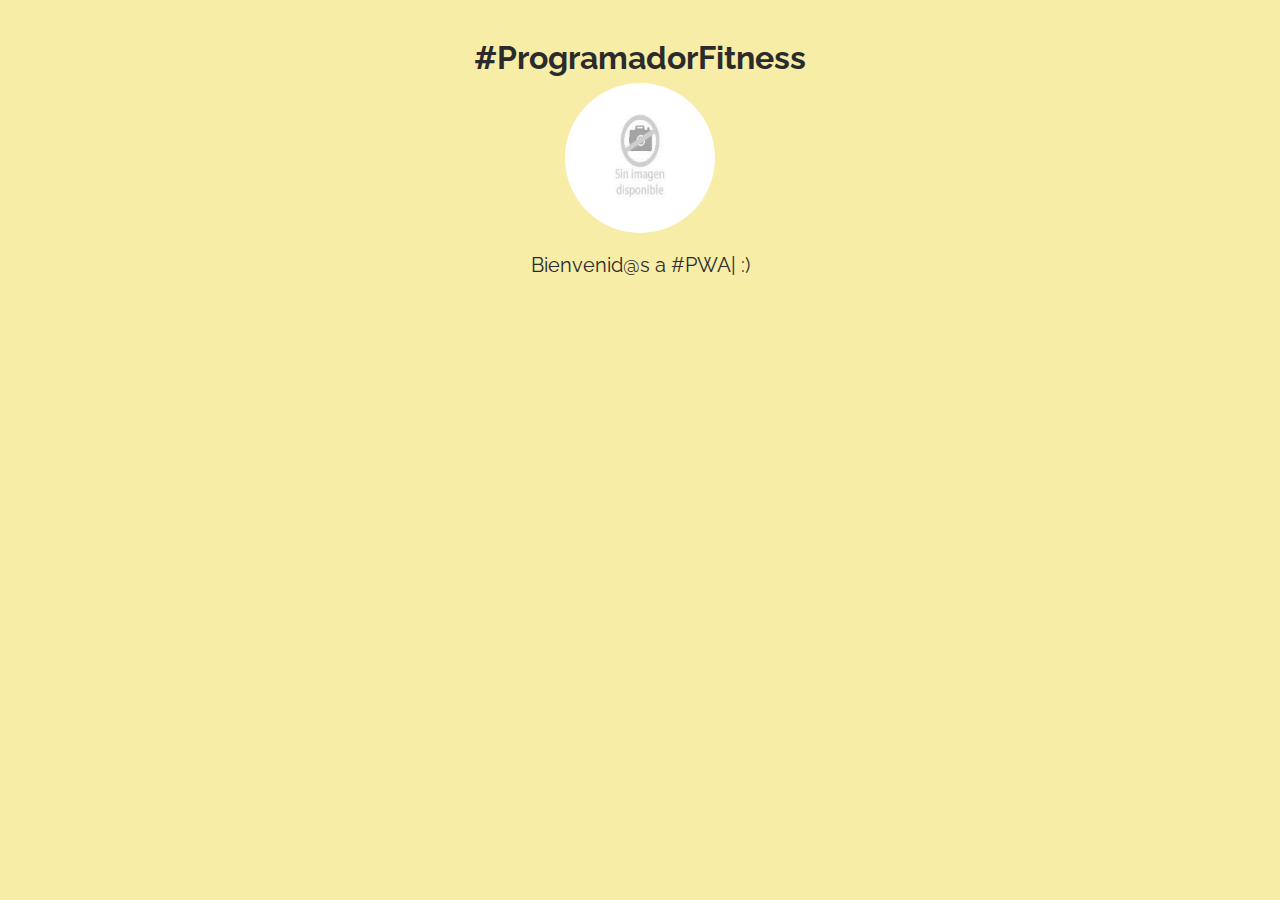
==== commit a7d3881d: "cambio en sw y manistest" ====
--- a/index.html
+++ b/index.html
@@ -28,24 +28,11 @@
     <h1>#ProgramadorFitness</h1>
     <img src="./img/ProgramadorFitness.png" alt="#ProgramadorFitness">
     <p>
-      Bienvenid@s a #ProgramadorFitness, serie de videos, donde te daré consejos para llevar una vida saludable y evitar el sedentarismo.
-      Recuerda... mente sana en cuerpo sano :)
+      Bienvenid@s a #PWA| :)
     </p>
-    <nav>
-      <a href="https://www.youtube.com/playlist?list=PLvq-jIkSeTUbJFWQx8gcy1MK0lTLrdLR9" target="_blank" title="YouTube">
-        <i class="fab fa-youtube"></i>
-      </a>
-      <a href="https://facebook.com/programadorfitness" target="_blank" title="Facebook">
-        <i class="fab fa-facebook"></i>
-      </a>
-      <a href="https://www.instagram.com/explore/tags/ProgramadorFitness/" target="_blank" title="Instagram">
-        <i class="fab fa-instagram"></i>
-      </a>
-    </nav>
+   
   </header>
-  <main class="Main">
-    <iframe width="560" height="315" src="https://www.youtube.com/embed/9oQIylJ-JpU" frameborder="0" allow="accelerometer; autoplay; encrypted-media; gyroscope; picture-in-picture" allowfullscreen></iframe>
-  </main>
+ 
   <script src="./script.js"></script>
 </body>
 
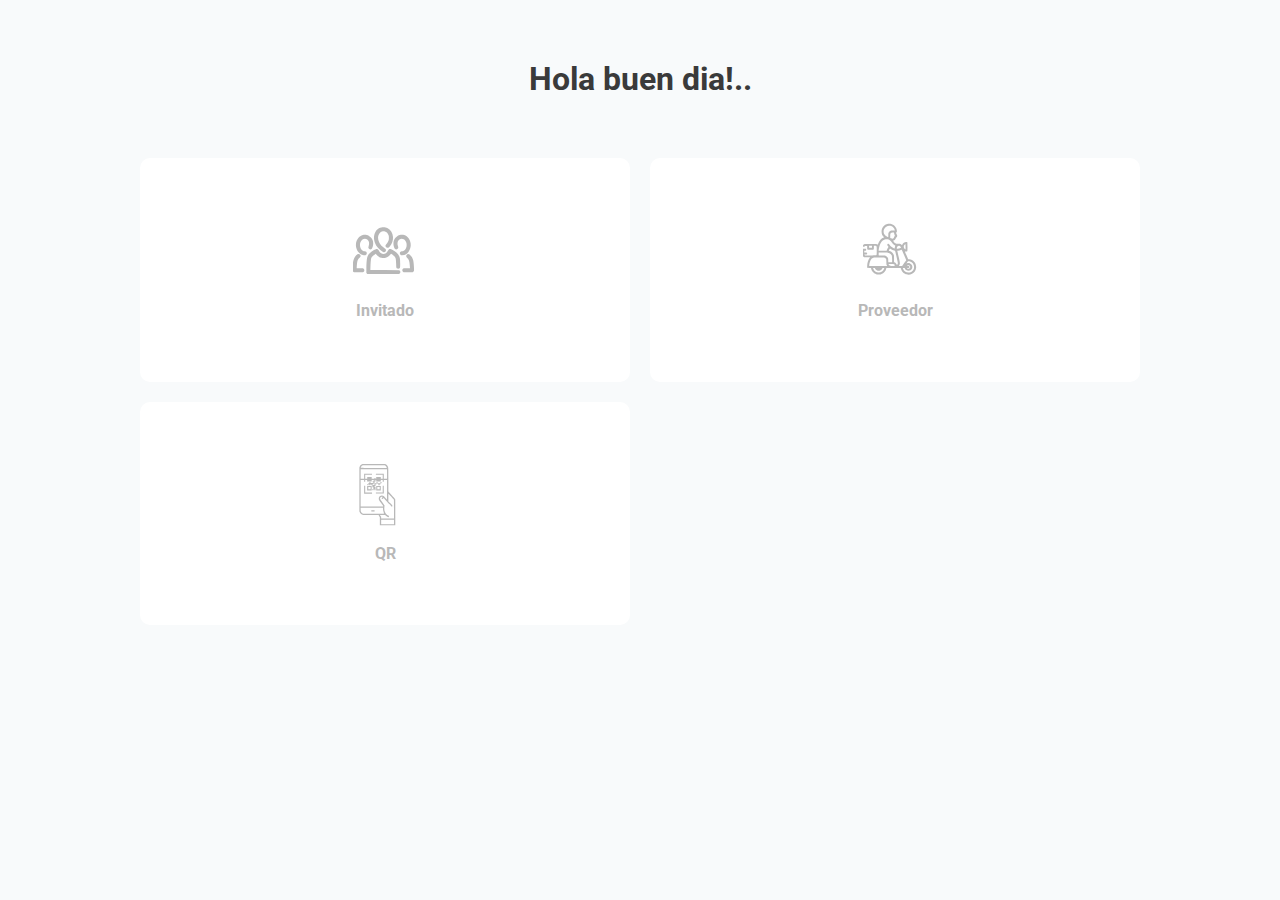
==== commit 73e6d2d6: "index" ====
--- a/index.html
+++ b/index.html
@@ -6,9 +6,9 @@
   <meta name="viewport" content="width=device-width, initial-scale=1.0">
   <meta http-equiv="X-UA-Compatible" content="ie=edge">
   <title>#ProgramadorFitness</title>
-  <meta name="description" content="Bienvenid@s a #ProgramadorFitness, serie de videos, donde te daré consejos para llevar una vida saludable y evitar el sedentarismo. Recuerda... mente sana en cuerpo sano :)">
-
-  <meta name="theme-color" content="#F0DB4F">
+  <meta name="description" content="Bienvenid@s a #GaritaProyecto">
+
+  <meta name="theme-color" content="#E23939">
   <meta name="MobileOptimized" content="width">
   <meta name="HandheldFriendly" content="true">
   <meta name="apple-mobile-web-app-capable" content="yes">
@@ -18,22 +18,206 @@
   <link rel="apple-touch-startup-image" href="./ProgramadorFitness.png">
   <link rel="manifest" href="./manifest.json">
 
-  <link href="https://fonts.googleapis.com/css?family=Raleway:400,700" rel="stylesheet">
-  <link href="https://use.fontawesome.com/releases/v5.0.7/css/all.css" rel="stylesheet">
-  <link rel="stylesheet" href="./style.css">
+  <link href="https://fonts.googleapis.com/css2?family=Roboto:wght@400;700&display=swap" rel="stylesheet">
+  <link rel="stylesheet" href="css/estilos.css">
 </head>
 
 <body>
-  <header class="Header">
-    <h1>#ProgramadorFitness</h1>
-    <img src="./img/ProgramadorFitness.png" alt="#ProgramadorFitness">
-    <p>
-      Bienvenid@s a #PWA| :)
-    </p>
-   
-  </header>
- 
+  <main>
+		<h1 class="titulo">Hola buen dia!.. </span> </h1>
+		<div class="categorias" id="categorias">
+			<div class="categoria">
+				<svg version="1.0" xmlns="http://www.w3.org/2000/svg" width="50pt" height="50pt" viewBox="5 -350 800 1"
+        preserveAspectRatio="xMidYMid meet">
+        <g transform="translate(0,1) scale(0.15,-0.15)"
+        fill="#000000" stroke="none">
+        <path d="M2400 4494 c-83 -17 -141 -39 -209 -77 -307 -172 -470 -601 -385
+        -1011 38 -181 127 -379 239 -527 114 -153 361 -371 493 -436 87 -43 165 -23
+        220 57 27 40 30 125 7 171 -9 16 -66 66 -128 112 -147 109 -234 191 -312 296
+        -102 135 -153 246 -189 408 -53 238 38 507 211 628 71 50 242 72 344 45 147
+        -40 250 -146 306 -315 23 -69 27 -98 27 -210 1 -152 -13 -217 -74 -342 -28
+        -56 -64 -107 -110 -157 -82 -89 -100 -121 -100 -178 1 -97 81 -172 177 -165
+        68 5 115 36 195 130 180 211 271 485 255 767 -20 338 -184 614 -441 739 -62
+        30 -132 55 -180 65 -95 19 -257 20 -346 0z"/>
+        <path d="M852 3870 c-308 -81 -534 -374 -572 -742 -45 -435 207 -844 576 -938
+        203 -52 328 3 328 145 0 100 -60 159 -172 170 -117 13 -207 63 -278 158 -85
+        113 -118 217 -118 367 0 147 30 243 111 357 73 104 176 162 285 163 91 0 164
+        -28 233 -92 138 -126 172 -324 90 -527 -30 -74 -32 -129 -5 -181 47 -93 176
+        -118 255 -49 75 66 141 309 131 481 -7 125 -27 201 -83 318 -39 81 -59 107
+        -137 185 -104 103 -190 154 -312 185 -100 26 -233 26 -332 0z"/>
+        <path d="M3932 3870 c-120 -32 -206 -84 -308 -185 -78 -78 -98 -104 -137 -185
+        -56 -117 -76 -193 -83 -318 -10 -172 56 -415 131 -481 79 -69 208 -44 255 49
+        26 52 25 107 -4 178 -38 96 -49 157 -43 249 7 112 52 208 132 281 161 148 386
+        116 519 -72 80 -113 110 -209 110 -356 0 -150 -33 -254 -118 -367 -71 -95
+        -161 -145 -278 -158 -113 -11 -173 -71 -172 -171 2 -103 71 -164 186 -164 191
+        0 401 111 532 283 144 189 211 431 186 675 -37 354 -236 626 -537 733 -87 31
+        -273 36 -371 9z"/>
+        <path d="M1899 2666 c-42 -18 -94 -43 -115 -56 -289 -171 -434 -306 -524 -488
+        -72 -145 -105 -484 -112 -1128 l-3 -270 27 -41 c52 -79 -60 -73 1394 -73
+        l1297 0 42 25 c97 57 104 212 11 278 l-31 22 -1203 3 -1203 2 6 193 c13 441
+        36 707 71 814 31 96 147 212 323 323 l54 34 26 -34 c115 -154 273 -263 441
+        -306 96 -25 255 -22 355 5 153 42 303 144 395 269 25 34 49 61 53 62 19 1 181
+        -116 249 -179 147 -138 168 -213 177 -646 6 -276 8 -303 26 -334 32 -54 67
+        -75 138 -79 52 -3 67 0 96 20 19 12 44 36 55 51 20 28 21 39 21 335 -1 333 -9
+        414 -61 579 -70 220 -299 438 -638 605 -90 44 -107 49 -153 46 -72 -6 -115
+        -41 -159 -130 -49 -101 -104 -169 -174 -217 -133 -88 -270 -92 -407 -9 -72 43
+        -126 106 -189 220 -42 78 -57 96 -94 115 -59 31 -101 29 -191 -11z"/>
+        <path d="M447 2280 c-44 -13 -154 -109 -214 -184 -101 -129 -166 -294 -193
+        -491 -17 -123 -40 -476 -40 -611 0 -109 2 -124 23 -154 12 -19 38 -43 57 -54
+        33 -20 53 -21 387 -24 226 -2 366 1 392 8 49 13 107 76 117 124 14 79 -22 156
+        -89 186 -38 18 -67 20 -296 20 l-253 0 6 103 c11 172 27 328 42 417 24 141 92
+        260 196 346 24 20 53 54 66 77 71 126 -59 279 -201 237z"/>
+        <path d="M4577 2266 c-73 -26 -107 -78 -107 -161 0 -61 15 -87 99 -169 143
+        -138 176 -257 207 -733 l6 -103 -254 0 c-243 0 -256 -1 -298 -22 -51 -26 -90
+        -89 -90 -147 0 -50 34 -112 77 -141 l37 -25 375 0 c361 0 377 1 411 21 19 11
+        45 35 57 54 21 30 23 45 23 154 0 255 -36 637 -75 786 -59 233 -278 499 -410
+        499 -11 0 -37 -6 -58 -13z"/>
+        </g>
+        </svg>
+				<p>Invitado</p>
+			</div>
+			<div class="categoria">
+				<svg version="1.0" xmlns="http://www.w3.org/2000/svg" width="50pt" height="50pt" viewBox="80 -350 800 1"
+        preserveAspectRatio="xMidYMid meet">
+        <g transform="translate(0,1) scale(0.15,-0.15)"
+        fill="#000000" stroke="none">
+        <path d="M2560 4784 c-188 -50 -342 -180 -426 -359 -44 -95 -57 -172 -52 -302
+        7 -165 56 -284 169 -407 l49 -54 -37 -12 c-194 -62 -383 -273 -478 -535 -23
+        -63 -22 -61 -43 -42 -51 46 -63 47 -584 47 -556 0 -535 2 -613 -79 -32 -34
+        -40 -49 -40 -81 0 -44 25 -77 60 -80 46 -5 64 2 98 35 36 35 37 35 127 35 l90
+        0 0 -131 c0 -72 4 -139 10 -149 18 -33 66 -40 270 -40 204 0 252 7 270 40 6
+        10 10 80 10 156 l0 137 84 -5 c101 -5 131 -21 146 -79 7 -26 10 -146 8 -343
+        -3 -342 -4 -346 -78 -366 -27 -7 -183 -10 -464 -8 -414 3 -425 4 -453 24 -15
+        12 -29 29 -31 38 -3 14 9 16 92 16 114 0 136 13 136 80 0 68 -22 80 -140 80
+        l-100 0 0 80 0 80 60 0 c47 0 64 4 80 20 27 27 27 93 0 120 -19 19 -33 20
+        -260 20 -227 0 -241 -1 -260 -20 -27 -27 -27 -93 0 -120 17 -17 33 -20 120
+        -20 l100 0 0 -80 0 -80 -180 0 c-167 0 -181 -1 -200 -20 -27 -27 -27 -93 0
+        -120 19 -19 33 -20 200 -20 l180 0 0 -27 c1 -68 69 -160 145 -194 35 -16 69
+        -19 267 -19 l228 0 -36 -47 c-49 -65 -89 -147 -129 -266 -49 -149 -65 -236
+        -72 -388 -8 -184 -13 -179 176 -179 l138 0 17 -67 c28 -119 80 -209 170 -299
+        89 -88 143 -122 256 -162 66 -23 91 -26 200 -26 109 0 134 3 200 26 113 40
+        167 74 256 162 90 90 142 180 170 299 l17 67 597 0 597 0 16 -68 c47 -190 169
+        -344 340 -426 110 -53 168 -66 290 -66 117 0 200 20 297 70 189 99 317 284
+        339 494 40 367 -218 686 -577 714 l-83 7 -140 324 c-76 179 -137 326 -135 328
+        2 2 15 -1 30 -7 15 -5 54 -10 87 -10 104 0 99 -21 99 400 0 354 0 360 -21 381
+        -19 19 -30 21 -98 17 -129 -8 -256 -89 -311 -199 -12 -24 -24 -46 -26 -48 -2
+        -2 -20 11 -41 29 -65 58 -116 74 -218 71 -236 -8 -260 -3 -327 57 -38 34 -105
+        116 -142 174 l-18 27 44 11 c87 23 158 93 189 188 6 19 26 48 45 64 45 40 78
+        110 71 154 -3 18 -22 60 -41 91 -35 58 -61 144 -52 170 3 7 12 13 20 13 29 0
+        46 42 46 113 0 267 -205 521 -477 591 -77 20 -248 20 -323 0z m320 -179 c71
+        -25 121 -59 181 -122 61 -64 88 -110 112 -190 l15 -51 -161 -4 c-146 -3 -166
+        -6 -205 -26 -63 -33 -114 -84 -148 -144 -28 -52 -29 -57 -32 -215 l-4 -161
+        -51 15 c-81 24 -127 51 -193 114 -107 103 -149 211 -142 363 3 80 8 101 41
+        169 106 224 359 333 587 252z m240 -562 c1 -57 18 -120 52 -192 34 -71 35 -63
+        -25 -104 -10 -7 -24 -36 -32 -65 -32 -125 -87 -146 -250 -94 l-60 19 -3 139
+        c-3 173 8 233 53 279 40 39 87 52 193 54 l72 1 0 -37z m-449 -562 c87 -33 154
+        -96 267 -250 84 -117 163 -194 231 -228 31 -15 57 -28 58 -28 1 0 -9 -31 -23
+        -70 -13 -38 -24 -91 -24 -118 0 -47 -1 -47 -27 -41 -16 3 -73 28 -128 54 -120
+        58 -203 129 -282 243 -57 81 -86 102 -129 91 -32 -8 -64 -50 -64 -83 0 -27 41
+        -101 86 -154 l24 -29 -34 -47 c-42 -57 -103 -182 -112 -228 l-6 -33 -335 0
+        -336 0 7 66 c17 163 82 397 147 526 106 210 261 340 427 356 88 9 184 -1 253
+        -27z m1409 -601 l0 -221 -28 15 c-129 67 -163 240 -70 357 12 15 86 69 94 69
+        2 0 4 -99 4 -220z m-490 74 c44 -18 73 -52 94 -112 l14 -40 -48 -21 c-57 -25
+        -151 -47 -237 -56 l-63 -6 0 51 c0 85 50 158 127 185 50 18 65 18 113 -1z
+        m-2310 -74 l0 -80 -120 0 -120 0 0 80 0 80 120 0 120 0 0 -80z m1572 -183 c78
+        -53 197 -104 285 -122 36 -8 67 -16 70 -19 3 -2 56 -229 120 -503 122 -528
+        125 -551 87 -625 -30 -59 -64 -87 -64 -53 0 29 -49 112 -85 143 -40 36 -106
+        72 -130 72 -14 0 -16 29 -14 268 1 246 -1 272 -20 333 -52 164 -189 297 -355
+        345 l-64 18 19 49 c17 43 74 137 83 137 2 0 32 -20 68 -43z m1102 -492 l187
+        -435 -174 -243 -173 -242 -131 -3 -132 -3 29 58 c73 146 71 174 -60 734 -60
+        260 -110 476 -110 480 0 5 24 9 54 9 71 0 182 24 254 54 31 13 60 24 63 25 4
+        0 91 -195 193 -434z m-1352 185 c101 -15 171 -45 233 -101 104 -96 125 -179
+        125 -506 l0 -183 -159 0 -159 0 -4 143 c-3 129 -6 147 -30 199 -34 74 -112
+        152 -186 186 -57 27 -58 27 -325 30 -236 3 -268 5 -263 18 3 9 6 63 6 120 l0
+        104 348 0 c191 0 377 -5 414 -10z m-257 -417 c47 -25 86 -65 111 -113 15 -29
+        19 -70 23 -246 l6 -211 32 -61 32 -62 -750 0 -749 0 0 41 c0 154 107 460 195
+        558 44 48 137 98 206 110 30 5 234 9 454 8 389 -2 401 -3 440 -24z m2110 -320
+        c198 -60 335 -245 335 -452 0 -264 -207 -471 -470 -471 -209 0 -396 139 -454
+        338 l-15 52 79 0 78 0 7 -29 c9 -41 65 -116 112 -151 57 -42 115 -60 194 -60
+        133 0 242 69 296 187 21 45 26 71 26 134 0 69 -5 88 -32 143 -36 74 -82 119
+        -158 153 -69 32 -174 34 -251 5 l-53 -20 18 27 c10 15 41 59 68 99 l50 71 60
+        -6 c33 -2 83 -12 110 -20z m-1337 -236 c37 -20 72 -71 72 -104 0 -19 -7 -22
+        -77 -28 -109 -11 -270 -1 -318 19 -46 19 -100 68 -121 109 l-15 28 213 -3
+        c182 -3 218 -6 246 -21z m1282 -90 c96 -64 96 -190 0 -254 -57 -39 -146 -28
+        -194 26 l-19 21 86 0 c104 0 127 14 127 80 0 65 -23 80 -126 80 -79 0 -85 1
+        -73 17 47 56 141 70 199 30z m-2866 -233 c17 -67 95 -151 175 -188 65 -29 197
+        -29 262 0 80 37 158 121 175 188 6 25 9 26 85 26 l78 0 -15 -52 c-58 -199
+        -245 -338 -454 -338 -209 0 -396 139 -454 338 l-15 52 78 0 c76 0 79 -1 85
+        -26z"/>
+        </g>
+        </svg>
+
+				<p>Proveedor</p>
+			</div>
+			
+      <div class="categoria">
+        <svg version="1.0" xmlns="http://www.w3.org/2000/svg" width="50pt" height="50pt" viewBox="80 -350 800 1"
+        preserveAspectRatio="xMidYMid meet">
+        <g transform="translate(0,1) scale(0.15,-0.15)"
+        fill="#000000" stroke="none">
+        <path d="M1321 5104 c-100 -36 -194 -124 -233 -222 l-23 -57 0 -1830 0 -1830
+        23 -58 c30 -74 116 -168 185 -201 29 -14 81 -30 117 -36 39 -6 305 -10 671
+        -10 l606 0 19 -42 c10 -24 34 -64 52 -90 l32 -48 0 -340 0 -340 645 0 645 0
+        -2 1078 -3 1077 -22 40 c-12 22 -142 170 -288 330 l-265 289 0 981 c0 1065 1
+        1045 -55 1141 -34 59 -102 121 -165 152 l-55 27 -920 2 c-811 2 -925 0 -964
+        -13z m1847 -99 c28 -9 70 -30 94 -48 43 -33 97 -116 98 -149 0 -17 -58 -18
+        -1090 -18 -1236 0 -1116 -10 -1060 87 35 62 83 100 153 124 48 17 112 18 903
+        19 734 0 857 -2 902 -15z m202 -720 l0 -395 -135 0 -135 0 0 210 0 210 -330 0
+        -330 0 0 -50 0 -50 285 0 285 0 0 -160 0 -160 -80 0 -80 0 0 75 0 75 -190 0
+        -190 0 0 -75 0 -75 -30 0 c-25 0 -30 4 -30 25 0 23 -4 25 -45 25 -41 0 -45 -2
+        -45 -25 l0 -25 -115 0 -115 0 0 75 0 75 -185 0 -185 0 0 -75 0 -75 -85 0 -85
+        0 0 160 0 160 285 0 285 0 0 45 0 45 -330 0 -330 0 0 -205 0 -205 -145 0 -145
+        0 0 395 0 395 1100 0 1100 0 0 -395z m-1910 -575 l0 -70 45 0 45 0 0 70 0 70
+        80 0 80 0 0 -60 0 -60 190 0 190 0 0 60 0 60 115 0 c108 0 115 -1 115 -20 0
+        -17 -7 -20 -45 -20 l-45 0 0 -40 0 -40 -40 0 c-38 0 -40 -2 -40 -30 0 -28 2
+        -30 40 -30 39 0 40 -1 40 -35 l0 -35 -120 0 -120 0 0 40 0 40 -45 0 -45 0 0
+        -40 0 -40 -40 0 -40 0 0 -45 0 -45 -45 0 -45 0 0 -45 0 -45 45 0 45 0 0 40 c0
+        39 1 40 35 40 34 0 35 -1 35 -40 l0 -40 50 0 50 0 0 40 c0 39 1 40 35 40 34 0
+        35 -1 35 -40 l0 -40 45 0 45 0 0 -85 0 -85 40 0 40 0 0 -75 0 -75 -40 0 -40 0
+        0 -50 0 -50 45 0 45 0 0 45 0 45 40 0 40 0 0 -45 0 -45 45 0 45 0 0 130 0 130
+        -40 0 c-39 0 -40 1 -40 35 0 34 1 35 40 35 l40 0 0 85 0 85 45 0 45 0 0 40 c0
+        39 1 40 35 40 33 0 35 -2 35 -35 0 -34 1 -35 40 -35 l40 0 0 -45 0 -45 50 0
+        50 0 0 40 0 40 40 0 40 0 0 40 0 40 40 0 40 0 0 50 0 50 -45 0 -45 0 0 -45 0
+        -45 -120 0 -120 0 0 45 0 45 -45 0 -45 0 0 -45 0 -45 -80 0 -80 0 0 65 0 65
+        40 0 40 0 0 65 0 65 30 0 30 0 0 -60 0 -60 190 0 190 0 0 60 0 60 80 0 80 0 0
+        -70 0 -70 45 0 45 0 0 70 0 70 135 0 135 0 0 -820 c0 -451 -2 -820 -4 -820 -1
+        0 -57 62 -122 138 -65 75 -125 143 -134 150 -166 139 -430 23 -430 -189 0 -33
+        6 -75 14 -94 8 -19 91 -142 185 -273 94 -132 171 -246 171 -255 0 -50 60 -47
+        -946 -47 l-934 0 0 1105 0 1105 145 0 145 0 0 -70z m860 -275 l0 -75 -80 0
+        -80 0 0 35 c0 35 0 35 45 35 l45 0 0 40 c0 39 1 40 35 40 l35 0 0 -75z m1390
+        -1037 c122 -134 226 -253 231 -266 5 -13 9 -365 9 -788 l0 -764 -535 0 -535 0
+        0 74 c0 52 -4 77 -14 86 -16 13 -76 103 -76 113 0 4 69 7 153 8 83 0 177 4
+        207 9 53 7 56 7 78 -21 41 -50 224 -169 261 -169 10 0 51 71 51 87 0 4 -35 26
+        -78 47 -111 57 -186 136 -246 256 -74 151 -89 264 -65 490 l12 106 -186 258
+        c-102 143 -188 271 -191 286 -13 69 46 152 119 166 39 7 105 -2 105 -15 0 -5
+        -16 -21 -35 -35 -19 -15 -39 -35 -45 -46 -13 -25 3 -66 30 -75 22 -7 73 19
+        105 55 10 11 21 20 25 20 3 0 96 -105 206 -234 147 -172 211 -239 243 -257 61
+        -32 130 -104 165 -170 16 -30 30 -55 31 -56 1 -2 23 4 49 13 44 15 47 18 41
+        43 -18 74 -114 191 -205 250 -31 20 -75 57 -98 82 l-42 46 0 322 c0 176 2 321
+        4 321 3 0 104 -109 226 -242z m-680 -980 c0 -114 20 -230 56 -322 19 -50 38
+        -99 41 -109 5 -17 -35 -17 -873 -15 l-879 3 -41 22 c-63 34 -97 66 -129 125
+        -29 51 -30 59 -33 201 l-4 147 931 0 931 0 0 -52z m920 -1133 l0 -185 -535 0
+        -535 0 0 185 0 185 535 0 535 0 0 -185z"/>
+        <path d="M1460 2975 l0 -335 330 0 330 0 0 50 0 50 -285 0 -285 0 0 285 0 285
+        -45 0 -45 0 0 -335z"/>
+        <path d="M3010 3025 l0 -285 -285 0 -285 0 0 -45 0 -45 330 0 330 0 0 330 0
+        330 -45 0 -45 0 0 -285z"/>
+        <path d="M1717 3283 c-4 -3 -7 -89 -7 -190 l0 -183 190 0 190 0 0 190 0 190
+        -183 0 c-101 0 -187 -3 -190 -7z m283 -188 l0 -95 -95 0 -95 0 0 95 0 95 95 0
+        95 0 0 -95z"/>
+        <path d="M2470 3100 l0 -190 190 0 190 0 0 190 0 190 -190 0 -190 0 0 -190z
+        m290 -5 l0 -95 -100 0 -100 0 0 95 0 95 100 0 100 0 0 -95z"/>
+        <path d="M2060 1205 l0 -55 135 0 135 0 0 55 0 55 -135 0 -135 0 0 -55z"/>
+        </g>
+        </svg>
+        <p>QR</p>
+      </div>
+		
+		</div>
+	</main>
+
   <script src="./script.js"></script>
+  <script src="js/categorias.js"></script>
 </body>
 
 </html>
--- a/css/estilos.css
+++ b/css/estilos.css
@@ -0,0 +1,115 @@
+:root {
+	--primario: #e23939;
+	--gris-claro: #B8B8B8;
+	--sombra: 0 0 13px 0 rgba(185,185,185, .25);
+}
+
+* {
+	box-sizing: border-box;
+	margin: 0;
+	padding: 0;
+}
+
+body {
+	background: #f8fafb;
+	font-family: 'Roboto', sans-serif;
+}
+
+main {
+	max-width: 1000px;
+	width: 90%;
+	margin: 40px auto;
+}
+
+.titulo {
+	color: #3a3a3a;
+	font-weight: 700;
+	text-align: center;
+	margin: 60px 0;
+}
+
+/*! =================================================*/
+/*! ============= Categorias ============= */
+/*! =================================================*/
+.categorias {
+	display: grid;
+	grid-template-columns: repeat(2, 1fr);
+	gap: 20px;
+	margin-bottom: 60px;
+}
+.categorias2 {
+	display: grid;
+	grid-template-columns: repeat(1, 1fr);
+	margin-bottom: 10px;
+}
+.categoria {
+	cursor: pointer;
+	text-align: center;
+	padding: 60px;
+	border-radius: 10px;
+	background: #fff;
+	font-weight: 700;
+	color: var(--gris-claro);
+	border: 2px solid transparent;
+	transition: .3s ease all;
+}
+.c2{
+	padding: 0px;
+}
+.categoria:hover {
+	box-shadow: var(--sombra);
+	color: #000;
+}
+
+.categoria:hover path {
+	fill: var(--primario);
+}
+
+.categoria svg {
+	width: 64px;
+	margin-bottom: 10px;
+}
+
+.categoria path {
+	fill: var(--gris-claro);
+	transition: .3s ease all;
+}
+
+.categoria.activa {
+	border: 2px solid var(--primario);
+	color: #000;
+}
+
+.categoria.activa path {
+	fill: var(--primario);
+}
+
+
+/*! =================================================*/
+/*! ============= Responsive Design ============= */
+/*! =================================================*/
+@media screen and (max-width: 820px){
+	.categorias {
+		grid-template-columns: 1fr 1fr;
+	}
+
+	.categoria {
+		padding: 10px;
+		display: flex;
+		align-items: center;
+		justify-content: center;
+		border-radius: 5px;
+	}
+
+	.categoria svg {
+		width: 30px;
+		margin-right: 10px;
+		margin-bottom: 0;
+	}
+}
+
+@media screen and (max-width: 500px){
+	.categorias {
+		grid-template-columns: 1fr;
+	}
+}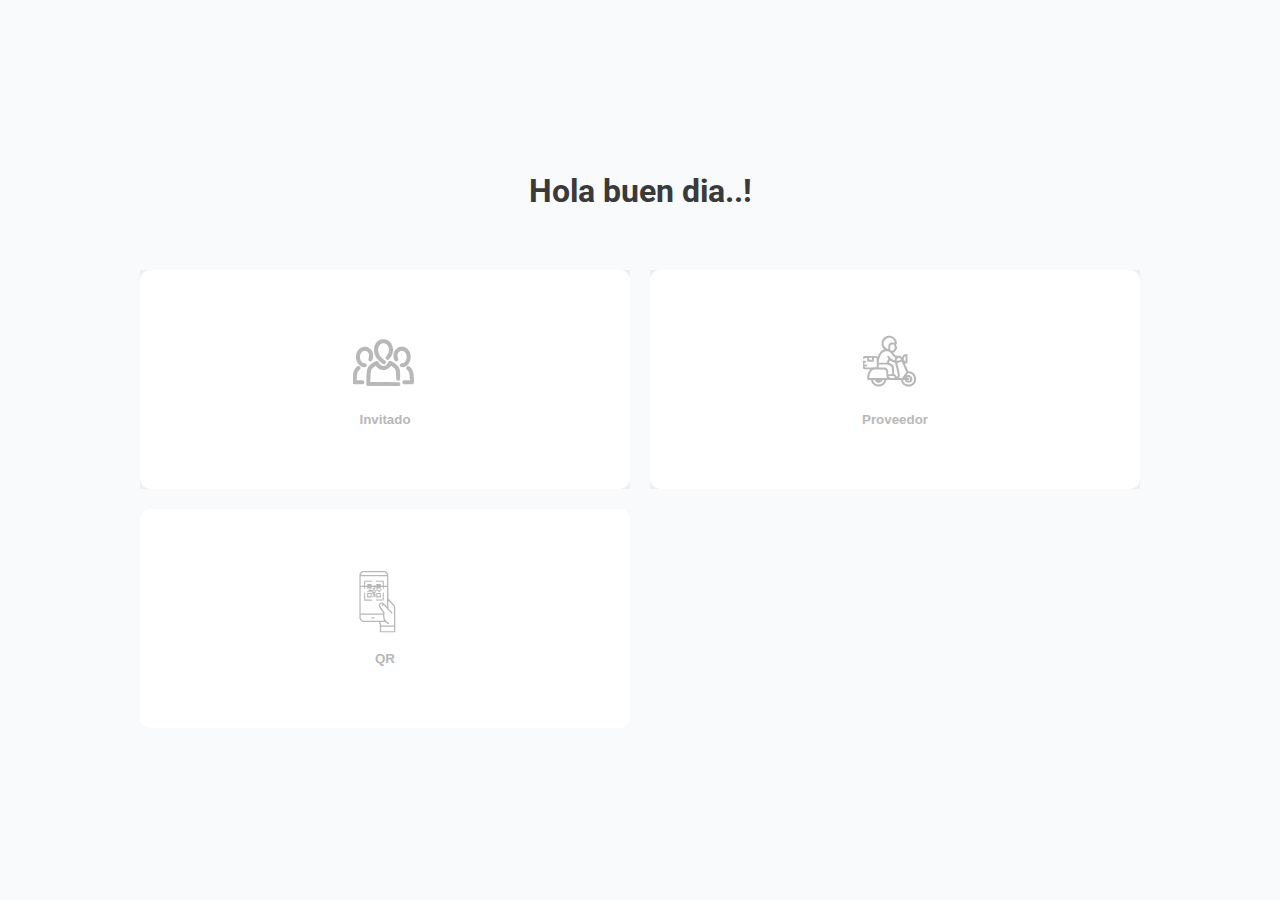
==== commit 8ea8ff41: "deploy" ====
--- a/index.html
+++ b/index.html
@@ -5,7 +5,7 @@
   <meta charset="UTF-8">
   <meta name="viewport" content="width=device-width, initial-scale=1.0">
   <meta http-equiv="X-UA-Compatible" content="ie=edge">
-  <title>#ProgramadorFitness</title>
+  <title>#ProyectoGarita</title>
   <meta name="description" content="Bienvenid@s a #GaritaProyecto">
 
   <meta name="theme-color" content="#E23939">
@@ -13,211 +13,255 @@
   <meta name="HandheldFriendly" content="true">
   <meta name="apple-mobile-web-app-capable" content="yes">
   <meta name="apple-mobile-web-app-status-bar-style" content="black-translucent">
-  <link rel="shortcut icon" type="image/png" href="./img/ProgramadorFitness.png">
-  <link rel="apple-touch-icon" href="./ProgramadorFitness.png">
-  <link rel="apple-touch-startup-image" href="./ProgramadorFitness.png">
+  <link rel="shortcut icon" type="image/png" href="./img/GaritaProyecto.png">
+  <link rel="apple-touch-icon" href="./GaritaProyecto.png">
+  <link rel="apple-touch-startup-image" href="./GaritaProyecto.png">
   <link rel="manifest" href="./manifest.json">
 
   <link href="https://fonts.googleapis.com/css2?family=Roboto:wght@400;700&display=swap" rel="stylesheet">
   <link rel="stylesheet" href="css/estilos.css">
+  <link rel="stylesheet" href="css/modal.css">
+ 
 </head>
 
 <body>
   <main>
-		<h1 class="titulo">Hola buen dia!.. </span> </h1>
+		<h1 class="titulo">Hola buen dia..! </span> </h1>
 		<div class="categorias" id="categorias">
-			<div class="categoria">
-				<svg version="1.0" xmlns="http://www.w3.org/2000/svg" width="50pt" height="50pt" viewBox="5 -350 800 1"
-        preserveAspectRatio="xMidYMid meet">
-        <g transform="translate(0,1) scale(0.15,-0.15)"
-        fill="#000000" stroke="none">
-        <path d="M2400 4494 c-83 -17 -141 -39 -209 -77 -307 -172 -470 -601 -385
-        -1011 38 -181 127 -379 239 -527 114 -153 361 -371 493 -436 87 -43 165 -23
-        220 57 27 40 30 125 7 171 -9 16 -66 66 -128 112 -147 109 -234 191 -312 296
-        -102 135 -153 246 -189 408 -53 238 38 507 211 628 71 50 242 72 344 45 147
-        -40 250 -146 306 -315 23 -69 27 -98 27 -210 1 -152 -13 -217 -74 -342 -28
-        -56 -64 -107 -110 -157 -82 -89 -100 -121 -100 -178 1 -97 81 -172 177 -165
-        68 5 115 36 195 130 180 211 271 485 255 767 -20 338 -184 614 -441 739 -62
-        30 -132 55 -180 65 -95 19 -257 20 -346 0z"/>
-        <path d="M852 3870 c-308 -81 -534 -374 -572 -742 -45 -435 207 -844 576 -938
-        203 -52 328 3 328 145 0 100 -60 159 -172 170 -117 13 -207 63 -278 158 -85
-        113 -118 217 -118 367 0 147 30 243 111 357 73 104 176 162 285 163 91 0 164
-        -28 233 -92 138 -126 172 -324 90 -527 -30 -74 -32 -129 -5 -181 47 -93 176
-        -118 255 -49 75 66 141 309 131 481 -7 125 -27 201 -83 318 -39 81 -59 107
-        -137 185 -104 103 -190 154 -312 185 -100 26 -233 26 -332 0z"/>
-        <path d="M3932 3870 c-120 -32 -206 -84 -308 -185 -78 -78 -98 -104 -137 -185
-        -56 -117 -76 -193 -83 -318 -10 -172 56 -415 131 -481 79 -69 208 -44 255 49
-        26 52 25 107 -4 178 -38 96 -49 157 -43 249 7 112 52 208 132 281 161 148 386
-        116 519 -72 80 -113 110 -209 110 -356 0 -150 -33 -254 -118 -367 -71 -95
-        -161 -145 -278 -158 -113 -11 -173 -71 -172 -171 2 -103 71 -164 186 -164 191
-        0 401 111 532 283 144 189 211 431 186 675 -37 354 -236 626 -537 733 -87 31
-        -273 36 -371 9z"/>
-        <path d="M1899 2666 c-42 -18 -94 -43 -115 -56 -289 -171 -434 -306 -524 -488
-        -72 -145 -105 -484 -112 -1128 l-3 -270 27 -41 c52 -79 -60 -73 1394 -73
-        l1297 0 42 25 c97 57 104 212 11 278 l-31 22 -1203 3 -1203 2 6 193 c13 441
-        36 707 71 814 31 96 147 212 323 323 l54 34 26 -34 c115 -154 273 -263 441
-        -306 96 -25 255 -22 355 5 153 42 303 144 395 269 25 34 49 61 53 62 19 1 181
-        -116 249 -179 147 -138 168 -213 177 -646 6 -276 8 -303 26 -334 32 -54 67
-        -75 138 -79 52 -3 67 0 96 20 19 12 44 36 55 51 20 28 21 39 21 335 -1 333 -9
-        414 -61 579 -70 220 -299 438 -638 605 -90 44 -107 49 -153 46 -72 -6 -115
-        -41 -159 -130 -49 -101 -104 -169 -174 -217 -133 -88 -270 -92 -407 -9 -72 43
-        -126 106 -189 220 -42 78 -57 96 -94 115 -59 31 -101 29 -191 -11z"/>
-        <path d="M447 2280 c-44 -13 -154 -109 -214 -184 -101 -129 -166 -294 -193
-        -491 -17 -123 -40 -476 -40 -611 0 -109 2 -124 23 -154 12 -19 38 -43 57 -54
-        33 -20 53 -21 387 -24 226 -2 366 1 392 8 49 13 107 76 117 124 14 79 -22 156
-        -89 186 -38 18 -67 20 -296 20 l-253 0 6 103 c11 172 27 328 42 417 24 141 92
-        260 196 346 24 20 53 54 66 77 71 126 -59 279 -201 237z"/>
-        <path d="M4577 2266 c-73 -26 -107 -78 -107 -161 0 -61 15 -87 99 -169 143
-        -138 176 -257 207 -733 l6 -103 -254 0 c-243 0 -256 -1 -298 -22 -51 -26 -90
-        -89 -90 -147 0 -50 34 -112 77 -141 l37 -25 375 0 c361 0 377 1 411 21 19 11
-        45 35 57 54 21 30 23 45 23 154 0 255 -36 637 -75 786 -59 233 -278 499 -410
-        499 -11 0 -37 -6 -58 -13z"/>
-        </g>
-        </svg>
-				<p>Invitado</p>
-			</div>
-			<div class="categoria">
-				<svg version="1.0" xmlns="http://www.w3.org/2000/svg" width="50pt" height="50pt" viewBox="80 -350 800 1"
-        preserveAspectRatio="xMidYMid meet">
-        <g transform="translate(0,1) scale(0.15,-0.15)"
-        fill="#000000" stroke="none">
-        <path d="M2560 4784 c-188 -50 -342 -180 -426 -359 -44 -95 -57 -172 -52 -302
-        7 -165 56 -284 169 -407 l49 -54 -37 -12 c-194 -62 -383 -273 -478 -535 -23
-        -63 -22 -61 -43 -42 -51 46 -63 47 -584 47 -556 0 -535 2 -613 -79 -32 -34
-        -40 -49 -40 -81 0 -44 25 -77 60 -80 46 -5 64 2 98 35 36 35 37 35 127 35 l90
-        0 0 -131 c0 -72 4 -139 10 -149 18 -33 66 -40 270 -40 204 0 252 7 270 40 6
-        10 10 80 10 156 l0 137 84 -5 c101 -5 131 -21 146 -79 7 -26 10 -146 8 -343
-        -3 -342 -4 -346 -78 -366 -27 -7 -183 -10 -464 -8 -414 3 -425 4 -453 24 -15
-        12 -29 29 -31 38 -3 14 9 16 92 16 114 0 136 13 136 80 0 68 -22 80 -140 80
-        l-100 0 0 80 0 80 60 0 c47 0 64 4 80 20 27 27 27 93 0 120 -19 19 -33 20
-        -260 20 -227 0 -241 -1 -260 -20 -27 -27 -27 -93 0 -120 17 -17 33 -20 120
-        -20 l100 0 0 -80 0 -80 -180 0 c-167 0 -181 -1 -200 -20 -27 -27 -27 -93 0
-        -120 19 -19 33 -20 200 -20 l180 0 0 -27 c1 -68 69 -160 145 -194 35 -16 69
-        -19 267 -19 l228 0 -36 -47 c-49 -65 -89 -147 -129 -266 -49 -149 -65 -236
-        -72 -388 -8 -184 -13 -179 176 -179 l138 0 17 -67 c28 -119 80 -209 170 -299
-        89 -88 143 -122 256 -162 66 -23 91 -26 200 -26 109 0 134 3 200 26 113 40
-        167 74 256 162 90 90 142 180 170 299 l17 67 597 0 597 0 16 -68 c47 -190 169
-        -344 340 -426 110 -53 168 -66 290 -66 117 0 200 20 297 70 189 99 317 284
-        339 494 40 367 -218 686 -577 714 l-83 7 -140 324 c-76 179 -137 326 -135 328
-        2 2 15 -1 30 -7 15 -5 54 -10 87 -10 104 0 99 -21 99 400 0 354 0 360 -21 381
-        -19 19 -30 21 -98 17 -129 -8 -256 -89 -311 -199 -12 -24 -24 -46 -26 -48 -2
-        -2 -20 11 -41 29 -65 58 -116 74 -218 71 -236 -8 -260 -3 -327 57 -38 34 -105
-        116 -142 174 l-18 27 44 11 c87 23 158 93 189 188 6 19 26 48 45 64 45 40 78
-        110 71 154 -3 18 -22 60 -41 91 -35 58 -61 144 -52 170 3 7 12 13 20 13 29 0
-        46 42 46 113 0 267 -205 521 -477 591 -77 20 -248 20 -323 0z m320 -179 c71
-        -25 121 -59 181 -122 61 -64 88 -110 112 -190 l15 -51 -161 -4 c-146 -3 -166
-        -6 -205 -26 -63 -33 -114 -84 -148 -144 -28 -52 -29 -57 -32 -215 l-4 -161
-        -51 15 c-81 24 -127 51 -193 114 -107 103 -149 211 -142 363 3 80 8 101 41
-        169 106 224 359 333 587 252z m240 -562 c1 -57 18 -120 52 -192 34 -71 35 -63
-        -25 -104 -10 -7 -24 -36 -32 -65 -32 -125 -87 -146 -250 -94 l-60 19 -3 139
-        c-3 173 8 233 53 279 40 39 87 52 193 54 l72 1 0 -37z m-449 -562 c87 -33 154
-        -96 267 -250 84 -117 163 -194 231 -228 31 -15 57 -28 58 -28 1 0 -9 -31 -23
-        -70 -13 -38 -24 -91 -24 -118 0 -47 -1 -47 -27 -41 -16 3 -73 28 -128 54 -120
-        58 -203 129 -282 243 -57 81 -86 102 -129 91 -32 -8 -64 -50 -64 -83 0 -27 41
-        -101 86 -154 l24 -29 -34 -47 c-42 -57 -103 -182 -112 -228 l-6 -33 -335 0
-        -336 0 7 66 c17 163 82 397 147 526 106 210 261 340 427 356 88 9 184 -1 253
-        -27z m1409 -601 l0 -221 -28 15 c-129 67 -163 240 -70 357 12 15 86 69 94 69
-        2 0 4 -99 4 -220z m-490 74 c44 -18 73 -52 94 -112 l14 -40 -48 -21 c-57 -25
-        -151 -47 -237 -56 l-63 -6 0 51 c0 85 50 158 127 185 50 18 65 18 113 -1z
-        m-2310 -74 l0 -80 -120 0 -120 0 0 80 0 80 120 0 120 0 0 -80z m1572 -183 c78
-        -53 197 -104 285 -122 36 -8 67 -16 70 -19 3 -2 56 -229 120 -503 122 -528
-        125 -551 87 -625 -30 -59 -64 -87 -64 -53 0 29 -49 112 -85 143 -40 36 -106
-        72 -130 72 -14 0 -16 29 -14 268 1 246 -1 272 -20 333 -52 164 -189 297 -355
-        345 l-64 18 19 49 c17 43 74 137 83 137 2 0 32 -20 68 -43z m1102 -492 l187
-        -435 -174 -243 -173 -242 -131 -3 -132 -3 29 58 c73 146 71 174 -60 734 -60
-        260 -110 476 -110 480 0 5 24 9 54 9 71 0 182 24 254 54 31 13 60 24 63 25 4
-        0 91 -195 193 -434z m-1352 185 c101 -15 171 -45 233 -101 104 -96 125 -179
-        125 -506 l0 -183 -159 0 -159 0 -4 143 c-3 129 -6 147 -30 199 -34 74 -112
-        152 -186 186 -57 27 -58 27 -325 30 -236 3 -268 5 -263 18 3 9 6 63 6 120 l0
-        104 348 0 c191 0 377 -5 414 -10z m-257 -417 c47 -25 86 -65 111 -113 15 -29
-        19 -70 23 -246 l6 -211 32 -61 32 -62 -750 0 -749 0 0 41 c0 154 107 460 195
-        558 44 48 137 98 206 110 30 5 234 9 454 8 389 -2 401 -3 440 -24z m2110 -320
-        c198 -60 335 -245 335 -452 0 -264 -207 -471 -470 -471 -209 0 -396 139 -454
-        338 l-15 52 79 0 78 0 7 -29 c9 -41 65 -116 112 -151 57 -42 115 -60 194 -60
-        133 0 242 69 296 187 21 45 26 71 26 134 0 69 -5 88 -32 143 -36 74 -82 119
-        -158 153 -69 32 -174 34 -251 5 l-53 -20 18 27 c10 15 41 59 68 99 l50 71 60
-        -6 c33 -2 83 -12 110 -20z m-1337 -236 c37 -20 72 -71 72 -104 0 -19 -7 -22
-        -77 -28 -109 -11 -270 -1 -318 19 -46 19 -100 68 -121 109 l-15 28 213 -3
-        c182 -3 218 -6 246 -21z m1282 -90 c96 -64 96 -190 0 -254 -57 -39 -146 -28
-        -194 26 l-19 21 86 0 c104 0 127 14 127 80 0 65 -23 80 -126 80 -79 0 -85 1
-        -73 17 47 56 141 70 199 30z m-2866 -233 c17 -67 95 -151 175 -188 65 -29 197
-        -29 262 0 80 37 158 121 175 188 6 25 9 26 85 26 l78 0 -15 -52 c-58 -199
-        -245 -338 -454 -338 -209 0 -396 139 -454 338 l-15 52 78 0 c76 0 79 -1 85
-        -26z"/>
-        </g>
-        </svg>
-
-				<p>Proveedor</p>
-			</div>
-			
-      <div class="categoria">
-        <svg version="1.0" xmlns="http://www.w3.org/2000/svg" width="50pt" height="50pt" viewBox="80 -350 800 1"
-        preserveAspectRatio="xMidYMid meet">
-        <g transform="translate(0,1) scale(0.15,-0.15)"
-        fill="#000000" stroke="none">
-        <path d="M1321 5104 c-100 -36 -194 -124 -233 -222 l-23 -57 0 -1830 0 -1830
-        23 -58 c30 -74 116 -168 185 -201 29 -14 81 -30 117 -36 39 -6 305 -10 671
-        -10 l606 0 19 -42 c10 -24 34 -64 52 -90 l32 -48 0 -340 0 -340 645 0 645 0
-        -2 1078 -3 1077 -22 40 c-12 22 -142 170 -288 330 l-265 289 0 981 c0 1065 1
-        1045 -55 1141 -34 59 -102 121 -165 152 l-55 27 -920 2 c-811 2 -925 0 -964
-        -13z m1847 -99 c28 -9 70 -30 94 -48 43 -33 97 -116 98 -149 0 -17 -58 -18
-        -1090 -18 -1236 0 -1116 -10 -1060 87 35 62 83 100 153 124 48 17 112 18 903
-        19 734 0 857 -2 902 -15z m202 -720 l0 -395 -135 0 -135 0 0 210 0 210 -330 0
-        -330 0 0 -50 0 -50 285 0 285 0 0 -160 0 -160 -80 0 -80 0 0 75 0 75 -190 0
-        -190 0 0 -75 0 -75 -30 0 c-25 0 -30 4 -30 25 0 23 -4 25 -45 25 -41 0 -45 -2
-        -45 -25 l0 -25 -115 0 -115 0 0 75 0 75 -185 0 -185 0 0 -75 0 -75 -85 0 -85
-        0 0 160 0 160 285 0 285 0 0 45 0 45 -330 0 -330 0 0 -205 0 -205 -145 0 -145
-        0 0 395 0 395 1100 0 1100 0 0 -395z m-1910 -575 l0 -70 45 0 45 0 0 70 0 70
-        80 0 80 0 0 -60 0 -60 190 0 190 0 0 60 0 60 115 0 c108 0 115 -1 115 -20 0
-        -17 -7 -20 -45 -20 l-45 0 0 -40 0 -40 -40 0 c-38 0 -40 -2 -40 -30 0 -28 2
-        -30 40 -30 39 0 40 -1 40 -35 l0 -35 -120 0 -120 0 0 40 0 40 -45 0 -45 0 0
-        -40 0 -40 -40 0 -40 0 0 -45 0 -45 -45 0 -45 0 0 -45 0 -45 45 0 45 0 0 40 c0
-        39 1 40 35 40 34 0 35 -1 35 -40 l0 -40 50 0 50 0 0 40 c0 39 1 40 35 40 34 0
-        35 -1 35 -40 l0 -40 45 0 45 0 0 -85 0 -85 40 0 40 0 0 -75 0 -75 -40 0 -40 0
-        0 -50 0 -50 45 0 45 0 0 45 0 45 40 0 40 0 0 -45 0 -45 45 0 45 0 0 130 0 130
-        -40 0 c-39 0 -40 1 -40 35 0 34 1 35 40 35 l40 0 0 85 0 85 45 0 45 0 0 40 c0
-        39 1 40 35 40 33 0 35 -2 35 -35 0 -34 1 -35 40 -35 l40 0 0 -45 0 -45 50 0
-        50 0 0 40 0 40 40 0 40 0 0 40 0 40 40 0 40 0 0 50 0 50 -45 0 -45 0 0 -45 0
-        -45 -120 0 -120 0 0 45 0 45 -45 0 -45 0 0 -45 0 -45 -80 0 -80 0 0 65 0 65
-        40 0 40 0 0 65 0 65 30 0 30 0 0 -60 0 -60 190 0 190 0 0 60 0 60 80 0 80 0 0
-        -70 0 -70 45 0 45 0 0 70 0 70 135 0 135 0 0 -820 c0 -451 -2 -820 -4 -820 -1
-        0 -57 62 -122 138 -65 75 -125 143 -134 150 -166 139 -430 23 -430 -189 0 -33
-        6 -75 14 -94 8 -19 91 -142 185 -273 94 -132 171 -246 171 -255 0 -50 60 -47
-        -946 -47 l-934 0 0 1105 0 1105 145 0 145 0 0 -70z m860 -275 l0 -75 -80 0
-        -80 0 0 35 c0 35 0 35 45 35 l45 0 0 40 c0 39 1 40 35 40 l35 0 0 -75z m1390
-        -1037 c122 -134 226 -253 231 -266 5 -13 9 -365 9 -788 l0 -764 -535 0 -535 0
-        0 74 c0 52 -4 77 -14 86 -16 13 -76 103 -76 113 0 4 69 7 153 8 83 0 177 4
-        207 9 53 7 56 7 78 -21 41 -50 224 -169 261 -169 10 0 51 71 51 87 0 4 -35 26
-        -78 47 -111 57 -186 136 -246 256 -74 151 -89 264 -65 490 l12 106 -186 258
-        c-102 143 -188 271 -191 286 -13 69 46 152 119 166 39 7 105 -2 105 -15 0 -5
-        -16 -21 -35 -35 -19 -15 -39 -35 -45 -46 -13 -25 3 -66 30 -75 22 -7 73 19
-        105 55 10 11 21 20 25 20 3 0 96 -105 206 -234 147 -172 211 -239 243 -257 61
-        -32 130 -104 165 -170 16 -30 30 -55 31 -56 1 -2 23 4 49 13 44 15 47 18 41
-        43 -18 74 -114 191 -205 250 -31 20 -75 57 -98 82 l-42 46 0 322 c0 176 2 321
-        4 321 3 0 104 -109 226 -242z m-680 -980 c0 -114 20 -230 56 -322 19 -50 38
-        -99 41 -109 5 -17 -35 -17 -873 -15 l-879 3 -41 22 c-63 34 -97 66 -129 125
-        -29 51 -30 59 -33 201 l-4 147 931 0 931 0 0 -52z m920 -1133 l0 -185 -535 0
-        -535 0 0 185 0 185 535 0 535 0 0 -185z"/>
-        <path d="M1460 2975 l0 -335 330 0 330 0 0 50 0 50 -285 0 -285 0 0 285 0 285
-        -45 0 -45 0 0 -335z"/>
-        <path d="M3010 3025 l0 -285 -285 0 -285 0 0 -45 0 -45 330 0 330 0 0 330 0
-        330 -45 0 -45 0 0 -285z"/>
-        <path d="M1717 3283 c-4 -3 -7 -89 -7 -190 l0 -183 190 0 190 0 0 190 0 190
-        -183 0 c-101 0 -187 -3 -190 -7z m283 -188 l0 -95 -95 0 -95 0 0 95 0 95 95 0
-        95 0 0 -95z"/>
-        <path d="M2470 3100 l0 -190 190 0 190 0 0 190 0 190 -190 0 -190 0 0 -190z
-        m290 -5 l0 -95 -100 0 -100 0 0 95 0 95 100 0 100 0 0 -95z"/>
-        <path d="M2060 1205 l0 -55 135 0 135 0 0 55 0 55 -135 0 -135 0 0 -55z"/>
-        </g>
-        </svg>
-        <p>QR</p>
-      </div>
-		
+			<button class="btn-first" onClick="redirect()">
+        <div class="categoria">
+          <svg version="1.0" xmlns="http://www.w3.org/2000/svg" width="50pt" height="50pt" viewBox="5 -350 800 1"
+          preserveAspectRatio="xMidYMid meet">
+          <g transform="translate(0,1) scale(0.15,-0.15)"
+          fill="#000000" stroke="none">
+          <path d="M2400 4494 c-83 -17 -141 -39 -209 -77 -307 -172 -470 -601 -385
+          -1011 38 -181 127 -379 239 -527 114 -153 361 -371 493 -436 87 -43 165 -23
+          220 57 27 40 30 125 7 171 -9 16 -66 66 -128 112 -147 109 -234 191 -312 296
+          -102 135 -153 246 -189 408 -53 238 38 507 211 628 71 50 242 72 344 45 147
+          -40 250 -146 306 -315 23 -69 27 -98 27 -210 1 -152 -13 -217 -74 -342 -28
+          -56 -64 -107 -110 -157 -82 -89 -100 -121 -100 -178 1 -97 81 -172 177 -165
+          68 5 115 36 195 130 180 211 271 485 255 767 -20 338 -184 614 -441 739 -62
+          30 -132 55 -180 65 -95 19 -257 20 -346 0z"/>
+          <path d="M852 3870 c-308 -81 -534 -374 -572 -742 -45 -435 207 -844 576 -938
+          203 -52 328 3 328 145 0 100 -60 159 -172 170 -117 13 -207 63 -278 158 -85
+          113 -118 217 -118 367 0 147 30 243 111 357 73 104 176 162 285 163 91 0 164
+          -28 233 -92 138 -126 172 -324 90 -527 -30 -74 -32 -129 -5 -181 47 -93 176
+          -118 255 -49 75 66 141 309 131 481 -7 125 -27 201 -83 318 -39 81 -59 107
+          -137 185 -104 103 -190 154 -312 185 -100 26 -233 26 -332 0z"/>
+          <path d="M3932 3870 c-120 -32 -206 -84 -308 -185 -78 -78 -98 -104 -137 -185
+          -56 -117 -76 -193 -83 -318 -10 -172 56 -415 131 -481 79 -69 208 -44 255 49
+          26 52 25 107 -4 178 -38 96 -49 157 -43 249 7 112 52 208 132 281 161 148 386
+          116 519 -72 80 -113 110 -209 110 -356 0 -150 -33 -254 -118 -367 -71 -95
+          -161 -145 -278 -158 -113 -11 -173 -71 -172 -171 2 -103 71 -164 186 -164 191
+          0 401 111 532 283 144 189 211 431 186 675 -37 354 -236 626 -537 733 -87 31
+          -273 36 -371 9z"/>
+          <path d="M1899 2666 c-42 -18 -94 -43 -115 -56 -289 -171 -434 -306 -524 -488
+          -72 -145 -105 -484 -112 -1128 l-3 -270 27 -41 c52 -79 -60 -73 1394 -73
+          l1297 0 42 25 c97 57 104 212 11 278 l-31 22 -1203 3 -1203 2 6 193 c13 441
+          36 707 71 814 31 96 147 212 323 323 l54 34 26 -34 c115 -154 273 -263 441
+          -306 96 -25 255 -22 355 5 153 42 303 144 395 269 25 34 49 61 53 62 19 1 181
+          -116 249 -179 147 -138 168 -213 177 -646 6 -276 8 -303 26 -334 32 -54 67
+          -75 138 -79 52 -3 67 0 96 20 19 12 44 36 55 51 20 28 21 39 21 335 -1 333 -9
+          414 -61 579 -70 220 -299 438 -638 605 -90 44 -107 49 -153 46 -72 -6 -115
+          -41 -159 -130 -49 -101 -104 -169 -174 -217 -133 -88 -270 -92 -407 -9 -72 43
+          -126 106 -189 220 -42 78 -57 96 -94 115 -59 31 -101 29 -191 -11z"/>
+          <path d="M447 2280 c-44 -13 -154 -109 -214 -184 -101 -129 -166 -294 -193
+          -491 -17 -123 -40 -476 -40 -611 0 -109 2 -124 23 -154 12 -19 38 -43 57 -54
+          33 -20 53 -21 387 -24 226 -2 366 1 392 8 49 13 107 76 117 124 14 79 -22 156
+          -89 186 -38 18 -67 20 -296 20 l-253 0 6 103 c11 172 27 328 42 417 24 141 92
+          260 196 346 24 20 53 54 66 77 71 126 -59 279 -201 237z"/>
+          <path d="M4577 2266 c-73 -26 -107 -78 -107 -161 0 -61 15 -87 99 -169 143
+          -138 176 -257 207 -733 l6 -103 -254 0 c-243 0 -256 -1 -298 -22 -51 -26 -90
+          -89 -90 -147 0 -50 34 -112 77 -141 l37 -25 375 0 c361 0 377 1 411 21 19 11
+          45 35 57 54 21 30 23 45 23 154 0 255 -36 637 -75 786 -59 233 -278 499 -410
+          499 -11 0 -37 -6 -58 -13z"/>
+          </g>
+          </svg>
+          <p>Invitado</p>
+        </div>
+      </button>
+			<button class="btn-first" onClick="redirect()">
+        <div class="categoria">
+          <svg version="1.0" xmlns="http://www.w3.org/2000/svg" width="50pt" height="50pt" viewBox="80 -350 800 1"
+          preserveAspectRatio="xMidYMid meet">
+          <g transform="translate(0,1) scale(0.15,-0.15)"
+          fill="#000000" stroke="none">
+          <path d="M2560 4784 c-188 -50 -342 -180 -426 -359 -44 -95 -57 -172 -52 -302
+          7 -165 56 -284 169 -407 l49 -54 -37 -12 c-194 -62 -383 -273 -478 -535 -23
+          -63 -22 -61 -43 -42 -51 46 -63 47 -584 47 -556 0 -535 2 -613 -79 -32 -34
+          -40 -49 -40 -81 0 -44 25 -77 60 -80 46 -5 64 2 98 35 36 35 37 35 127 35 l90
+          0 0 -131 c0 -72 4 -139 10 -149 18 -33 66 -40 270 -40 204 0 252 7 270 40 6
+          10 10 80 10 156 l0 137 84 -5 c101 -5 131 -21 146 -79 7 -26 10 -146 8 -343
+          -3 -342 -4 -346 -78 -366 -27 -7 -183 -10 -464 -8 -414 3 -425 4 -453 24 -15
+          12 -29 29 -31 38 -3 14 9 16 92 16 114 0 136 13 136 80 0 68 -22 80 -140 80
+          l-100 0 0 80 0 80 60 0 c47 0 64 4 80 20 27 27 27 93 0 120 -19 19 -33 20
+          -260 20 -227 0 -241 -1 -260 -20 -27 -27 -27 -93 0 -120 17 -17 33 -20 120
+          -20 l100 0 0 -80 0 -80 -180 0 c-167 0 -181 -1 -200 -20 -27 -27 -27 -93 0
+          -120 19 -19 33 -20 200 -20 l180 0 0 -27 c1 -68 69 -160 145 -194 35 -16 69
+          -19 267 -19 l228 0 -36 -47 c-49 -65 -89 -147 -129 -266 -49 -149 -65 -236
+          -72 -388 -8 -184 -13 -179 176 -179 l138 0 17 -67 c28 -119 80 -209 170 -299
+          89 -88 143 -122 256 -162 66 -23 91 -26 200 -26 109 0 134 3 200 26 113 40
+          167 74 256 162 90 90 142 180 170 299 l17 67 597 0 597 0 16 -68 c47 -190 169
+          -344 340 -426 110 -53 168 -66 290 -66 117 0 200 20 297 70 189 99 317 284
+          339 494 40 367 -218 686 -577 714 l-83 7 -140 324 c-76 179 -137 326 -135 328
+          2 2 15 -1 30 -7 15 -5 54 -10 87 -10 104 0 99 -21 99 400 0 354 0 360 -21 381
+          -19 19 -30 21 -98 17 -129 -8 -256 -89 -311 -199 -12 -24 -24 -46 -26 -48 -2
+          -2 -20 11 -41 29 -65 58 -116 74 -218 71 -236 -8 -260 -3 -327 57 -38 34 -105
+          116 -142 174 l-18 27 44 11 c87 23 158 93 189 188 6 19 26 48 45 64 45 40 78
+          110 71 154 -3 18 -22 60 -41 91 -35 58 -61 144 -52 170 3 7 12 13 20 13 29 0
+          46 42 46 113 0 267 -205 521 -477 591 -77 20 -248 20 -323 0z m320 -179 c71
+          -25 121 -59 181 -122 61 -64 88 -110 112 -190 l15 -51 -161 -4 c-146 -3 -166
+          -6 -205 -26 -63 -33 -114 -84 -148 -144 -28 -52 -29 -57 -32 -215 l-4 -161
+          -51 15 c-81 24 -127 51 -193 114 -107 103 -149 211 -142 363 3 80 8 101 41
+          169 106 224 359 333 587 252z m240 -562 c1 -57 18 -120 52 -192 34 -71 35 -63
+          -25 -104 -10 -7 -24 -36 -32 -65 -32 -125 -87 -146 -250 -94 l-60 19 -3 139
+          c-3 173 8 233 53 279 40 39 87 52 193 54 l72 1 0 -37z m-449 -562 c87 -33 154
+          -96 267 -250 84 -117 163 -194 231 -228 31 -15 57 -28 58 -28 1 0 -9 -31 -23
+          -70 -13 -38 -24 -91 -24 -118 0 -47 -1 -47 -27 -41 -16 3 -73 28 -128 54 -120
+          58 -203 129 -282 243 -57 81 -86 102 -129 91 -32 -8 -64 -50 -64 -83 0 -27 41
+          -101 86 -154 l24 -29 -34 -47 c-42 -57 -103 -182 -112 -228 l-6 -33 -335 0
+          -336 0 7 66 c17 163 82 397 147 526 106 210 261 340 427 356 88 9 184 -1 253
+          -27z m1409 -601 l0 -221 -28 15 c-129 67 -163 240 -70 357 12 15 86 69 94 69
+          2 0 4 -99 4 -220z m-490 74 c44 -18 73 -52 94 -112 l14 -40 -48 -21 c-57 -25
+          -151 -47 -237 -56 l-63 -6 0 51 c0 85 50 158 127 185 50 18 65 18 113 -1z
+          m-2310 -74 l0 -80 -120 0 -120 0 0 80 0 80 120 0 120 0 0 -80z m1572 -183 c78
+          -53 197 -104 285 -122 36 -8 67 -16 70 -19 3 -2 56 -229 120 -503 122 -528
+          125 -551 87 -625 -30 -59 -64 -87 -64 -53 0 29 -49 112 -85 143 -40 36 -106
+          72 -130 72 -14 0 -16 29 -14 268 1 246 -1 272 -20 333 -52 164 -189 297 -355
+          345 l-64 18 19 49 c17 43 74 137 83 137 2 0 32 -20 68 -43z m1102 -492 l187
+          -435 -174 -243 -173 -242 -131 -3 -132 -3 29 58 c73 146 71 174 -60 734 -60
+          260 -110 476 -110 480 0 5 24 9 54 9 71 0 182 24 254 54 31 13 60 24 63 25 4
+          0 91 -195 193 -434z m-1352 185 c101 -15 171 -45 233 -101 104 -96 125 -179
+          125 -506 l0 -183 -159 0 -159 0 -4 143 c-3 129 -6 147 -30 199 -34 74 -112
+          152 -186 186 -57 27 -58 27 -325 30 -236 3 -268 5 -263 18 3 9 6 63 6 120 l0
+          104 348 0 c191 0 377 -5 414 -10z m-257 -417 c47 -25 86 -65 111 -113 15 -29
+          19 -70 23 -246 l6 -211 32 -61 32 -62 -750 0 -749 0 0 41 c0 154 107 460 195
+          558 44 48 137 98 206 110 30 5 234 9 454 8 389 -2 401 -3 440 -24z m2110 -320
+          c198 -60 335 -245 335 -452 0 -264 -207 -471 -470 -471 -209 0 -396 139 -454
+          338 l-15 52 79 0 78 0 7 -29 c9 -41 65 -116 112 -151 57 -42 115 -60 194 -60
+          133 0 242 69 296 187 21 45 26 71 26 134 0 69 -5 88 -32 143 -36 74 -82 119
+          -158 153 -69 32 -174 34 -251 5 l-53 -20 18 27 c10 15 41 59 68 99 l50 71 60
+          -6 c33 -2 83 -12 110 -20z m-1337 -236 c37 -20 72 -71 72 -104 0 -19 -7 -22
+          -77 -28 -109 -11 -270 -1 -318 19 -46 19 -100 68 -121 109 l-15 28 213 -3
+          c182 -3 218 -6 246 -21z m1282 -90 c96 -64 96 -190 0 -254 -57 -39 -146 -28
+          -194 26 l-19 21 86 0 c104 0 127 14 127 80 0 65 -23 80 -126 80 -79 0 -85 1
+          -73 17 47 56 141 70 199 30z m-2866 -233 c17 -67 95 -151 175 -188 65 -29 197
+          -29 262 0 80 37 158 121 175 188 6 25 9 26 85 26 l78 0 -15 -52 c-58 -199
+          -245 -338 -454 -338 -209 0 -396 139 -454 338 l-15 52 78 0 c76 0 79 -1 85
+          -26z"/>
+          </g>
+          </svg>
+
+          <p>Proveedor</p>
+        </div>
+      </button>
+      <button class="btn-first btn-open">
+        <div class="categoria">
+          
+          <svg version="1.0" xmlns="http://www.w3.org/2000/svg" width="50pt" height="50pt" viewBox="80 -350 800 1"
+          preserveAspectRatio="xMidYMid meet">
+          <g transform="translate(0,1) scale(0.15,-0.15)"
+          fill="#000000" stroke="none">
+          <path d="M1321 5104 c-100 -36 -194 -124 -233 -222 l-23 -57 0 -1830 0 -1830
+          23 -58 c30 -74 116 -168 185 -201 29 -14 81 -30 117 -36 39 -6 305 -10 671
+          -10 l606 0 19 -42 c10 -24 34 -64 52 -90 l32 -48 0 -340 0 -340 645 0 645 0
+          -2 1078 -3 1077 -22 40 c-12 22 -142 170 -288 330 l-265 289 0 981 c0 1065 1
+          1045 -55 1141 -34 59 -102 121 -165 152 l-55 27 -920 2 c-811 2 -925 0 -964
+          -13z m1847 -99 c28 -9 70 -30 94 -48 43 -33 97 -116 98 -149 0 -17 -58 -18
+          -1090 -18 -1236 0 -1116 -10 -1060 87 35 62 83 100 153 124 48 17 112 18 903
+          19 734 0 857 -2 902 -15z m202 -720 l0 -395 -135 0 -135 0 0 210 0 210 -330 0
+          -330 0 0 -50 0 -50 285 0 285 0 0 -160 0 -160 -80 0 -80 0 0 75 0 75 -190 0
+          -190 0 0 -75 0 -75 -30 0 c-25 0 -30 4 -30 25 0 23 -4 25 -45 25 -41 0 -45 -2
+          -45 -25 l0 -25 -115 0 -115 0 0 75 0 75 -185 0 -185 0 0 -75 0 -75 -85 0 -85
+          0 0 160 0 160 285 0 285 0 0 45 0 45 -330 0 -330 0 0 -205 0 -205 -145 0 -145
+          0 0 395 0 395 1100 0 1100 0 0 -395z m-1910 -575 l0 -70 45 0 45 0 0 70 0 70
+          80 0 80 0 0 -60 0 -60 190 0 190 0 0 60 0 60 115 0 c108 0 115 -1 115 -20 0
+          -17 -7 -20 -45 -20 l-45 0 0 -40 0 -40 -40 0 c-38 0 -40 -2 -40 -30 0 -28 2
+          -30 40 -30 39 0 40 -1 40 -35 l0 -35 -120 0 -120 0 0 40 0 40 -45 0 -45 0 0
+          -40 0 -40 -40 0 -40 0 0 -45 0 -45 -45 0 -45 0 0 -45 0 -45 45 0 45 0 0 40 c0
+          39 1 40 35 40 34 0 35 -1 35 -40 l0 -40 50 0 50 0 0 40 c0 39 1 40 35 40 34 0
+          35 -1 35 -40 l0 -40 45 0 45 0 0 -85 0 -85 40 0 40 0 0 -75 0 -75 -40 0 -40 0
+          0 -50 0 -50 45 0 45 0 0 45 0 45 40 0 40 0 0 -45 0 -45 45 0 45 0 0 130 0 130
+          -40 0 c-39 0 -40 1 -40 35 0 34 1 35 40 35 l40 0 0 85 0 85 45 0 45 0 0 40 c0
+          39 1 40 35 40 33 0 35 -2 35 -35 0 -34 1 -35 40 -35 l40 0 0 -45 0 -45 50 0
+          50 0 0 40 0 40 40 0 40 0 0 40 0 40 40 0 40 0 0 50 0 50 -45 0 -45 0 0 -45 0
+          -45 -120 0 -120 0 0 45 0 45 -45 0 -45 0 0 -45 0 -45 -80 0 -80 0 0 65 0 65
+          40 0 40 0 0 65 0 65 30 0 30 0 0 -60 0 -60 190 0 190 0 0 60 0 60 80 0 80 0 0
+          -70 0 -70 45 0 45 0 0 70 0 70 135 0 135 0 0 -820 c0 -451 -2 -820 -4 -820 -1
+          0 -57 62 -122 138 -65 75 -125 143 -134 150 -166 139 -430 23 -430 -189 0 -33
+          6 -75 14 -94 8 -19 91 -142 185 -273 94 -132 171 -246 171 -255 0 -50 60 -47
+          -946 -47 l-934 0 0 1105 0 1105 145 0 145 0 0 -70z m860 -275 l0 -75 -80 0
+          -80 0 0 35 c0 35 0 35 45 35 l45 0 0 40 c0 39 1 40 35 40 l35 0 0 -75z m1390
+          -1037 c122 -134 226 -253 231 -266 5 -13 9 -365 9 -788 l0 -764 -535 0 -535 0
+          0 74 c0 52 -4 77 -14 86 -16 13 -76 103 -76 113 0 4 69 7 153 8 83 0 177 4
+          207 9 53 7 56 7 78 -21 41 -50 224 -169 261 -169 10 0 51 71 51 87 0 4 -35 26
+          -78 47 -111 57 -186 136 -246 256 -74 151 -89 264 -65 490 l12 106 -186 258
+          c-102 143 -188 271 -191 286 -13 69 46 152 119 166 39 7 105 -2 105 -15 0 -5
+          -16 -21 -35 -35 -19 -15 -39 -35 -45 -46 -13 -25 3 -66 30 -75 22 -7 73 19
+          105 55 10 11 21 20 25 20 3 0 96 -105 206 -234 147 -172 211 -239 243 -257 61
+          -32 130 -104 165 -170 16 -30 30 -55 31 -56 1 -2 23 4 49 13 44 15 47 18 41
+          43 -18 74 -114 191 -205 250 -31 20 -75 57 -98 82 l-42 46 0 322 c0 176 2 321
+          4 321 3 0 104 -109 226 -242z m-680 -980 c0 -114 20 -230 56 -322 19 -50 38
+          -99 41 -109 5 -17 -35 -17 -873 -15 l-879 3 -41 22 c-63 34 -97 66 -129 125
+          -29 51 -30 59 -33 201 l-4 147 931 0 931 0 0 -52z m920 -1133 l0 -185 -535 0
+          -535 0 0 185 0 185 535 0 535 0 0 -185z"/>
+          <path d="M1460 2975 l0 -335 330 0 330 0 0 50 0 50 -285 0 -285 0 0 285 0 285
+          -45 0 -45 0 0 -335z"/>
+          <path d="M3010 3025 l0 -285 -285 0 -285 0 0 -45 0 -45 330 0 330 0 0 330 0
+          330 -45 0 -45 0 0 -285z"/>
+          <path d="M1717 3283 c-4 -3 -7 -89 -7 -190 l0 -183 190 0 190 0 0 190 0 190
+          -183 0 c-101 0 -187 -3 -190 -7z m283 -188 l0 -95 -95 0 -95 0 0 95 0 95 95 0
+          95 0 0 -95z"/>
+          <path d="M2470 3100 l0 -190 190 0 190 0 0 190 0 190 -190 0 -190 0 0 -190z
+          m290 -5 l0 -95 -100 0 -100 0 0 95 0 95 100 0 100 0 0 -95z"/>
+          <path d="M2060 1205 l0 -55 135 0 135 0 0 55 0 55 -135 0 -135 0 0 -55z"/>
+          </g>
+          </svg>
+          <p>QR</p>
+        </div>
+      </button>
+      
 		</div>
 	</main>
-
+  <!--Modal-->
+  <section class="modal hidden">
+    <div class="flex">
+      <button class="btn-close">⨉</button>
+    </div>
+    <div>
+      <div id="video_wrap">
+        <video id="video_frame"  playsinline autoplay></video>
+      </div>
+      <p>
+      <span name="errorMsg">[scanning...]</span>
+      </p>
+    </div>
+  
+    <input type="text" id="code_qr" placeholder="********-***" />
+     <!-- Botón para capturar 
+    <div class="button_controller">
+      <button id="snap_frame">Capturar Imagen</button>
+       --Imagen de la Webcam --
+      <canvas id="canvas_frame"></canvas>
+    </div>-->
+    <button class="btn">Hecho</button>
+  </section>
+  <div class="overlay hidden"></div>
+  <!--EndModal-->
+  <!--redirect--> 
+  <script type="text/javascript">
+    function redirect()
+    {
+    window.location.href="address.html";
+    }
+  </script>
+
+
+  <script  src="js/modal.js"></script>
   <script src="./script.js"></script>
   <script src="js/categorias.js"></script>
+  <script src="js/webcam.js" async></script>
+
 </body>
 
 </html>
--- a/css/modal.css
+++ b/css/modal.css
@@ -0,0 +1,116 @@
+body {
+  display: flex;
+  flex-direction: column;
+  align-items: center;
+  justify-content: center;
+  position: relative;
+  min-height: 100vh;
+}
+
+.modal {
+  display: flex;
+  flex-direction: column;
+  justify-content: center;
+  gap: 0.4rem;
+  width: 450px;
+  padding: 1.3rem;
+  min-height: 250px;
+  position: absolute;
+  z-index: 2;
+  top: 10%;
+  background-color: white;
+  border: 1px solid #ddd;
+  border-radius: 15px;
+}
+
+.modal .flex {
+  display: flex;
+  align-items: center;
+  justify-content: space-between;
+}
+
+.modal input {
+  padding: 0.7rem 1rem;
+  border: 1px solid #ddd;
+  border-radius: 5px;
+  font-size: 0.9em;
+}
+
+.modal p {
+  font-size: 0.9rem;
+  color: #777;
+  margin: 0.4rem 0 0.2rem;
+}
+
+button {
+  cursor: pointer;
+  border: none;
+  font-weight: 600;
+}
+
+
+.btn {
+  display: inline-block;
+  padding: 0.8rem 1.4rem;
+  font-weight: 700;
+  background-color: #080808;
+  color: white;
+  border-radius: 5px;
+  text-align: center;
+  font-size: 1em;
+}
+
+.btn-open {
+  background: #F8FAF8;
+}
+.btn-close {
+  transform: translate(10px, -20px);
+  padding: 0.5rem 0.7rem;
+  background: #eee;
+  border-radius: 50%;
+  margin-left: 90%;
+  margin-top: 2%;
+}
+
+.overlay {
+  position: fixed;
+  top: 0;
+  bottom: 0;
+  left: 0;
+  right: 0;
+  width: 100%;
+  height: 100%;
+  background: rgba(0, 0, 0, 0.5);
+  backdrop-filter: blur(3px);
+  z-index: 1;
+}
+
+.hidden {
+  display: none;
+}
+
+
+/*video escanear*/
+#video_wrap {
+  display: flex;
+}
+#video_overlays {
+  position: absolute;
+}
+#video_overlays img {
+  width: 850px;
+  height: 450px;
+}
+#video_frame {
+  width:100%;
+}
+#canvas_frame {
+  width: 320px;
+  height: 200px;
+  float: right;
+}
+.button_controller {
+  float: right;
+  border: 1px solid gray;
+  padding: 10px;
+}